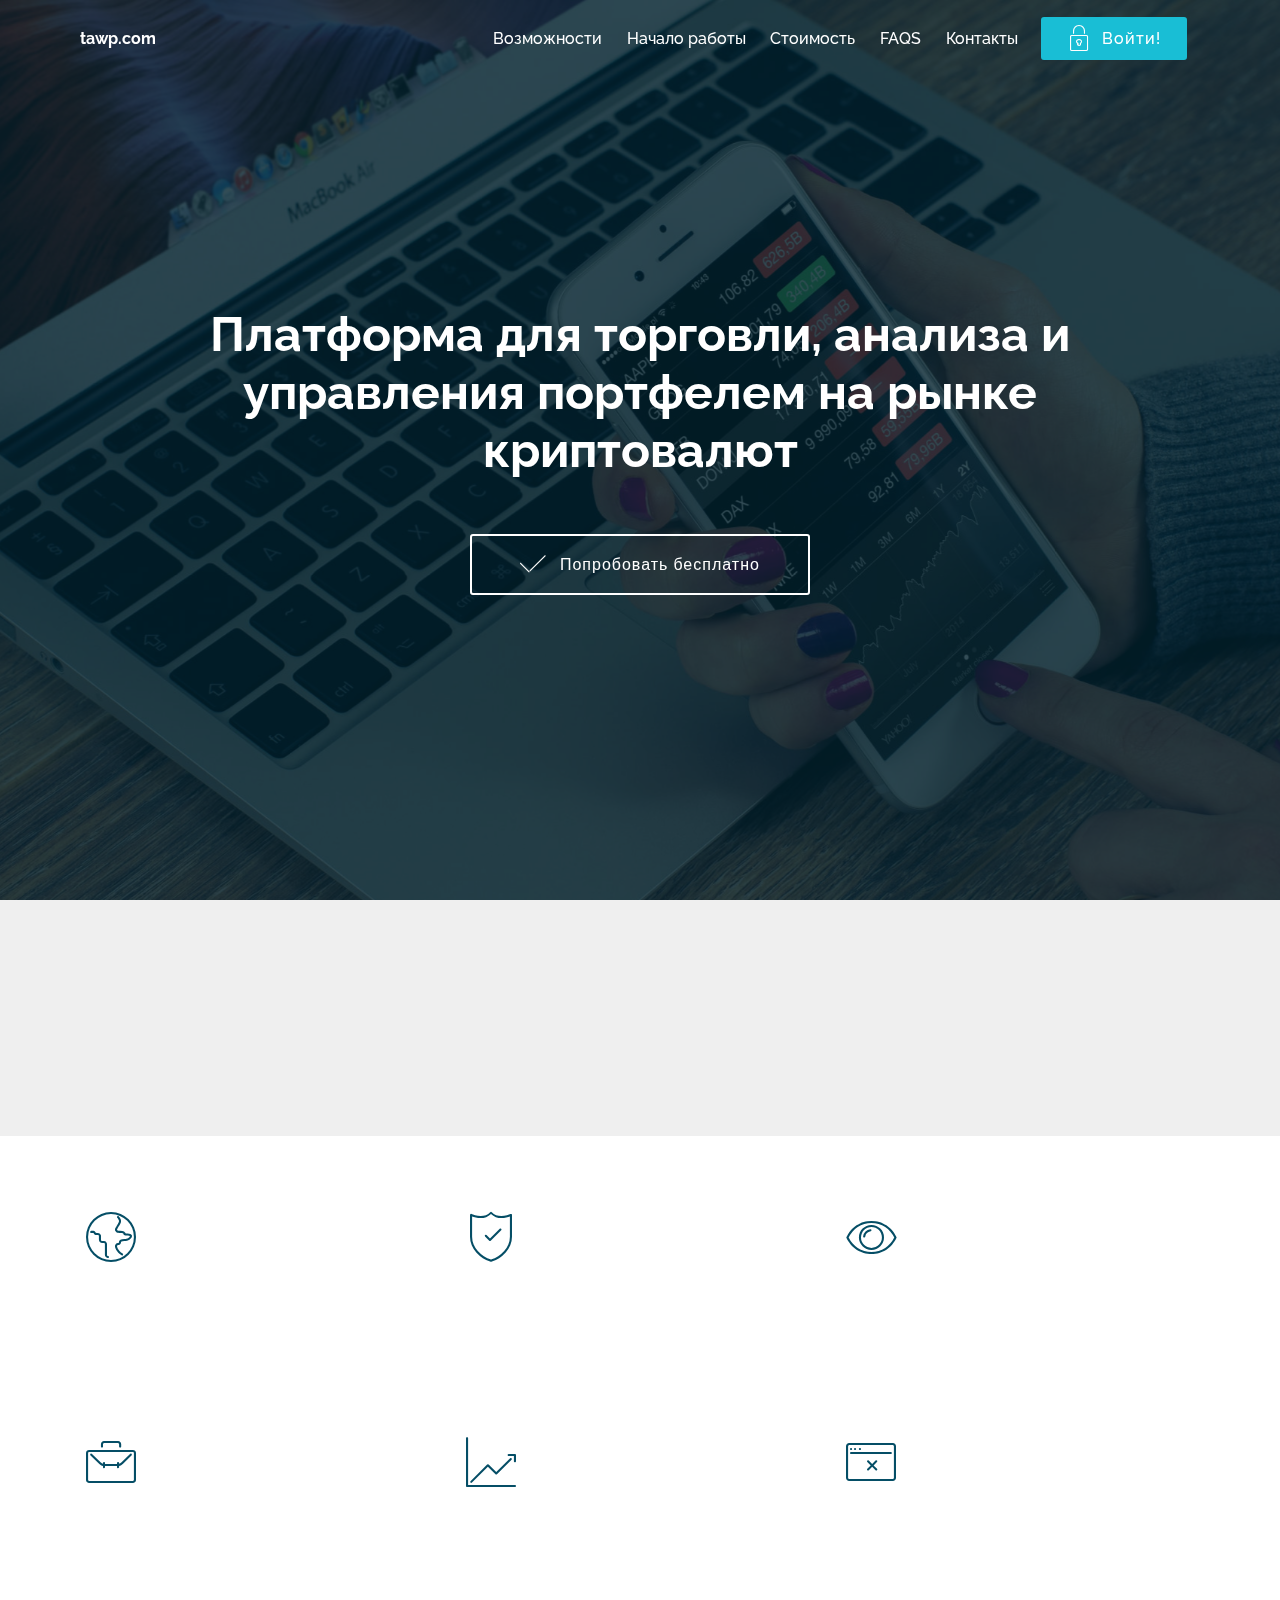
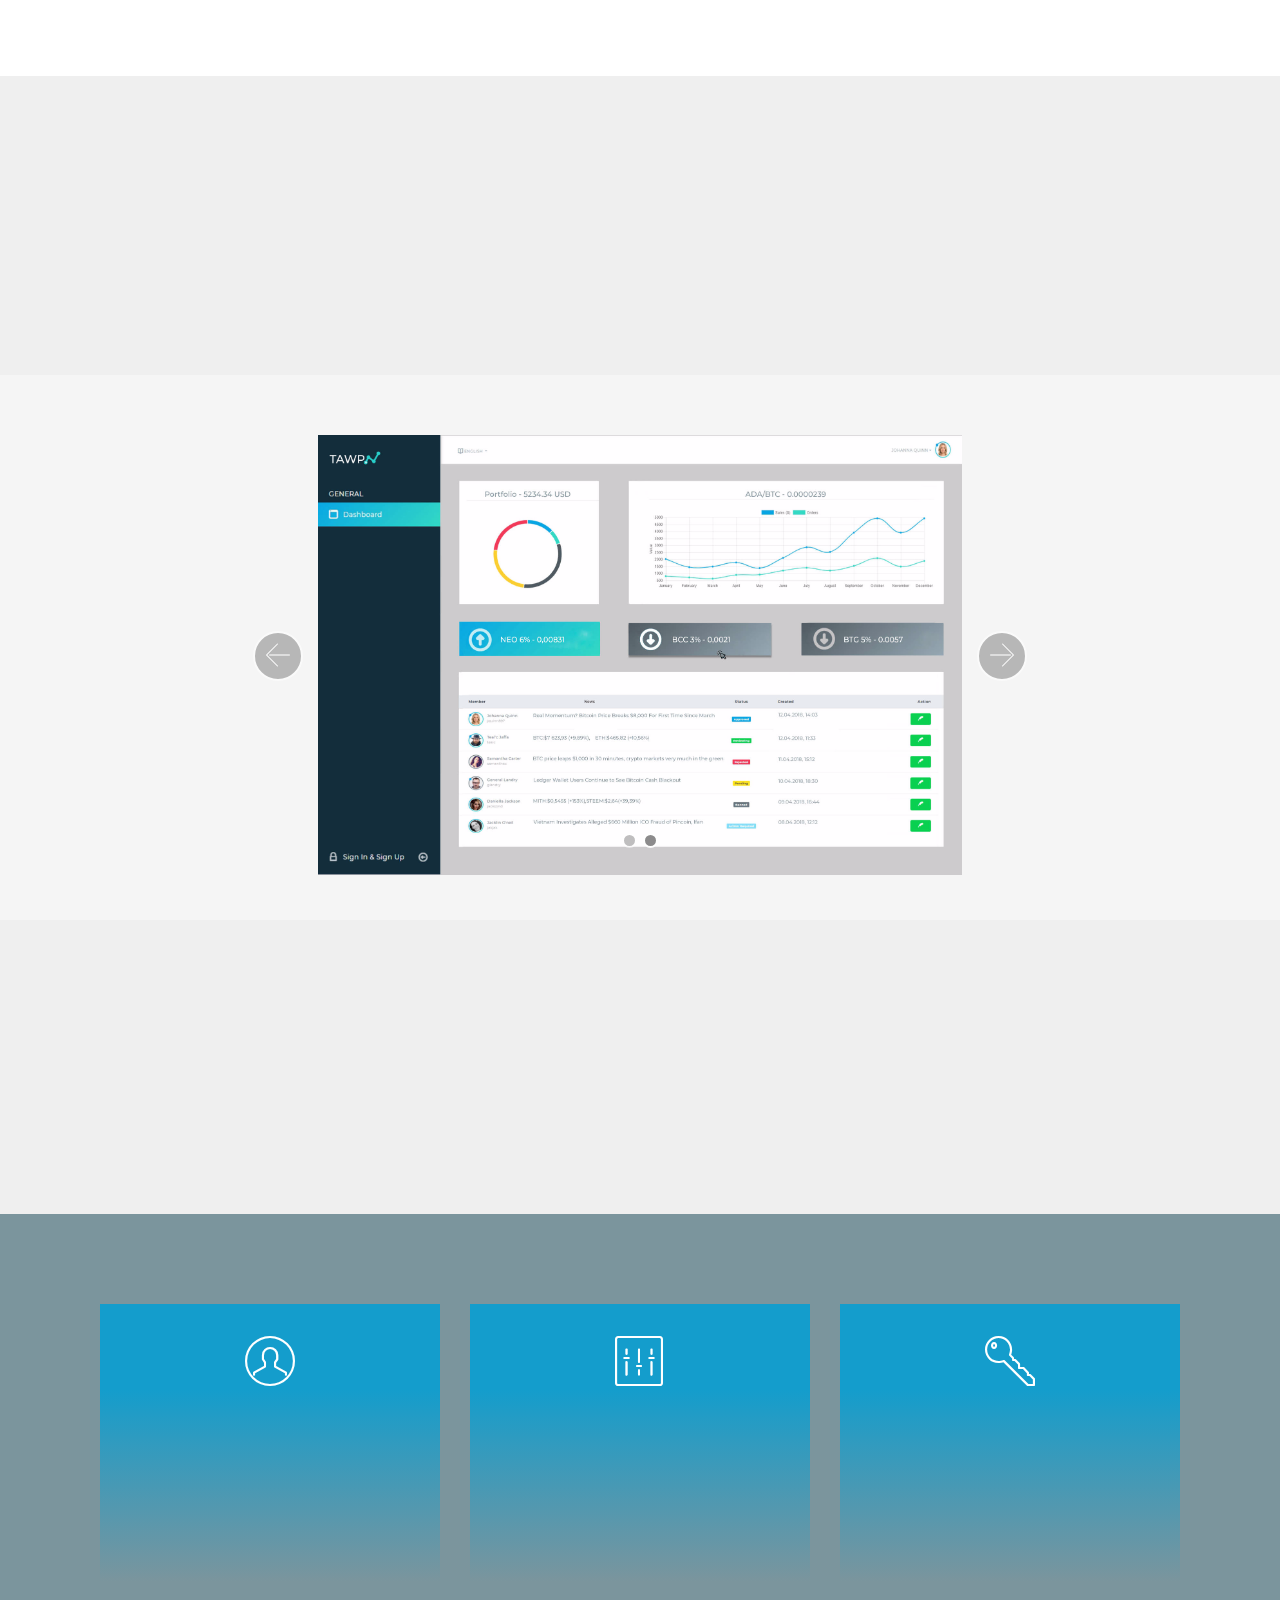
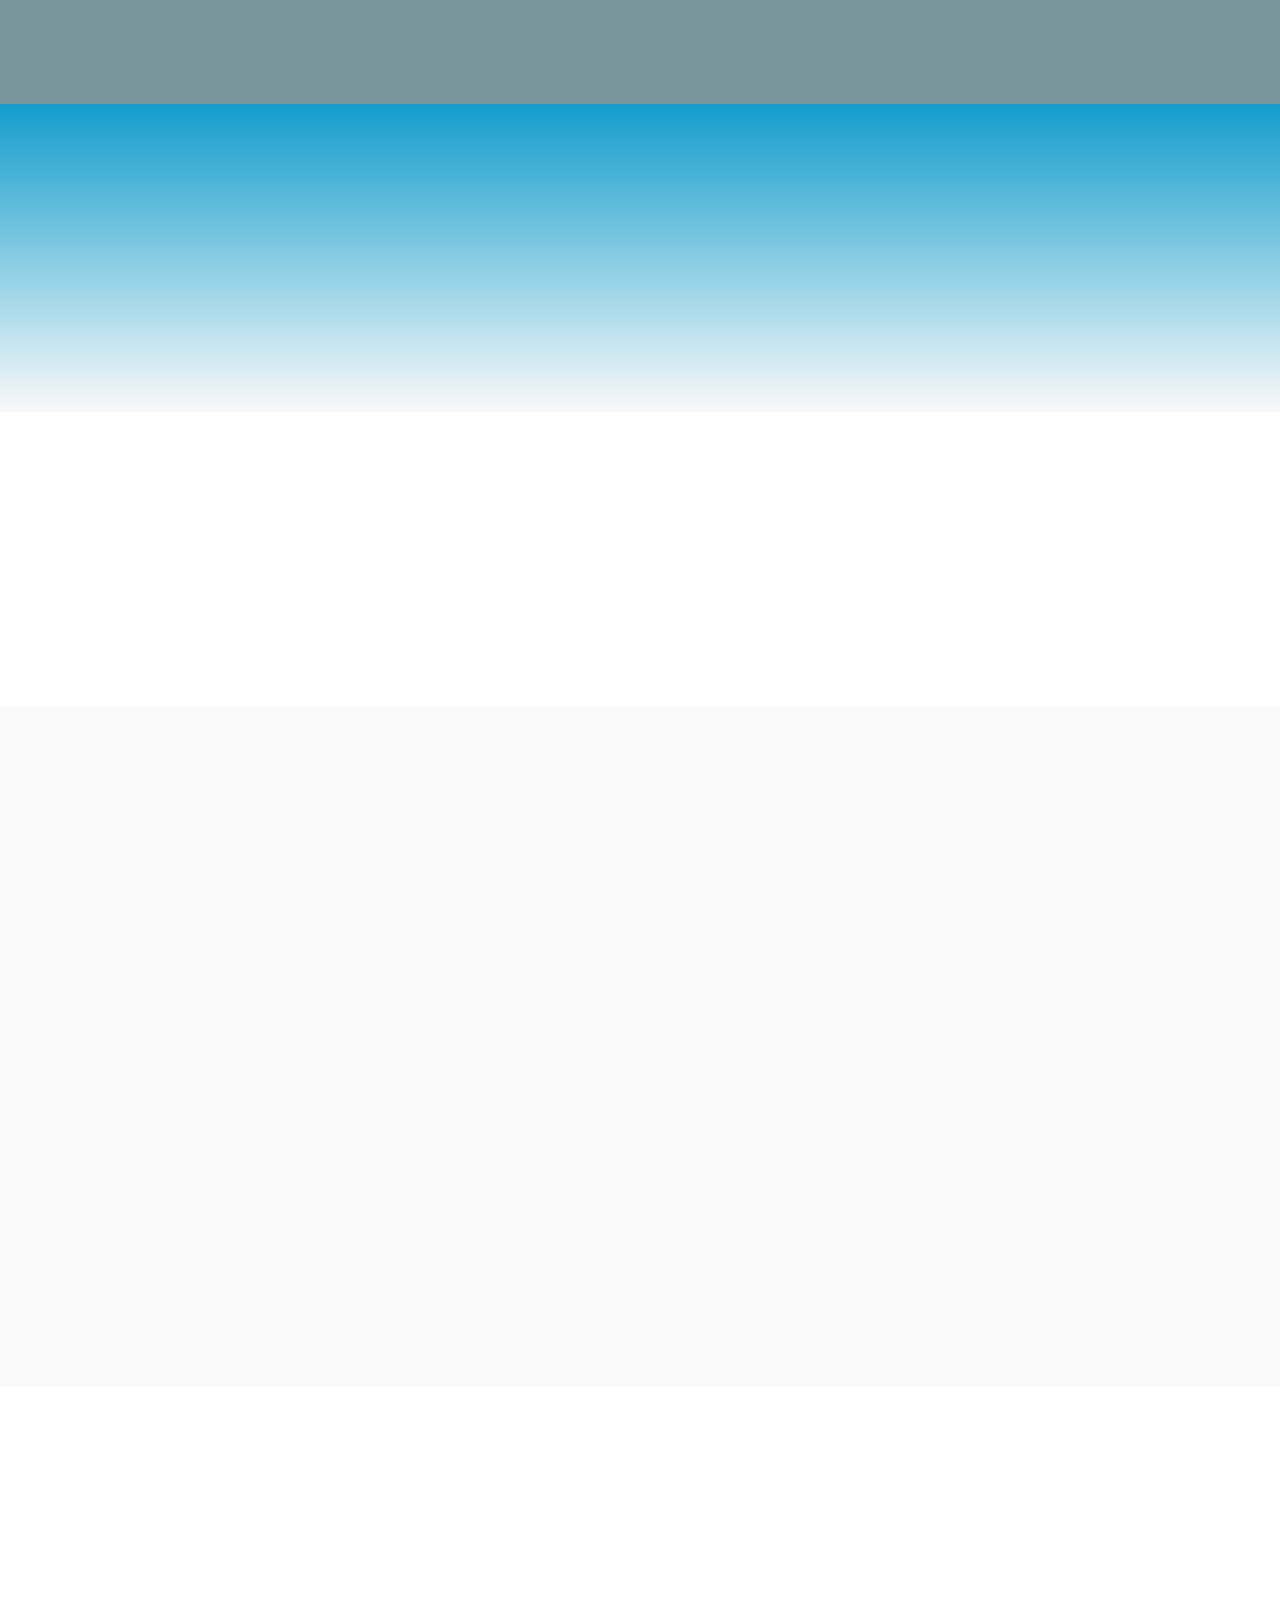
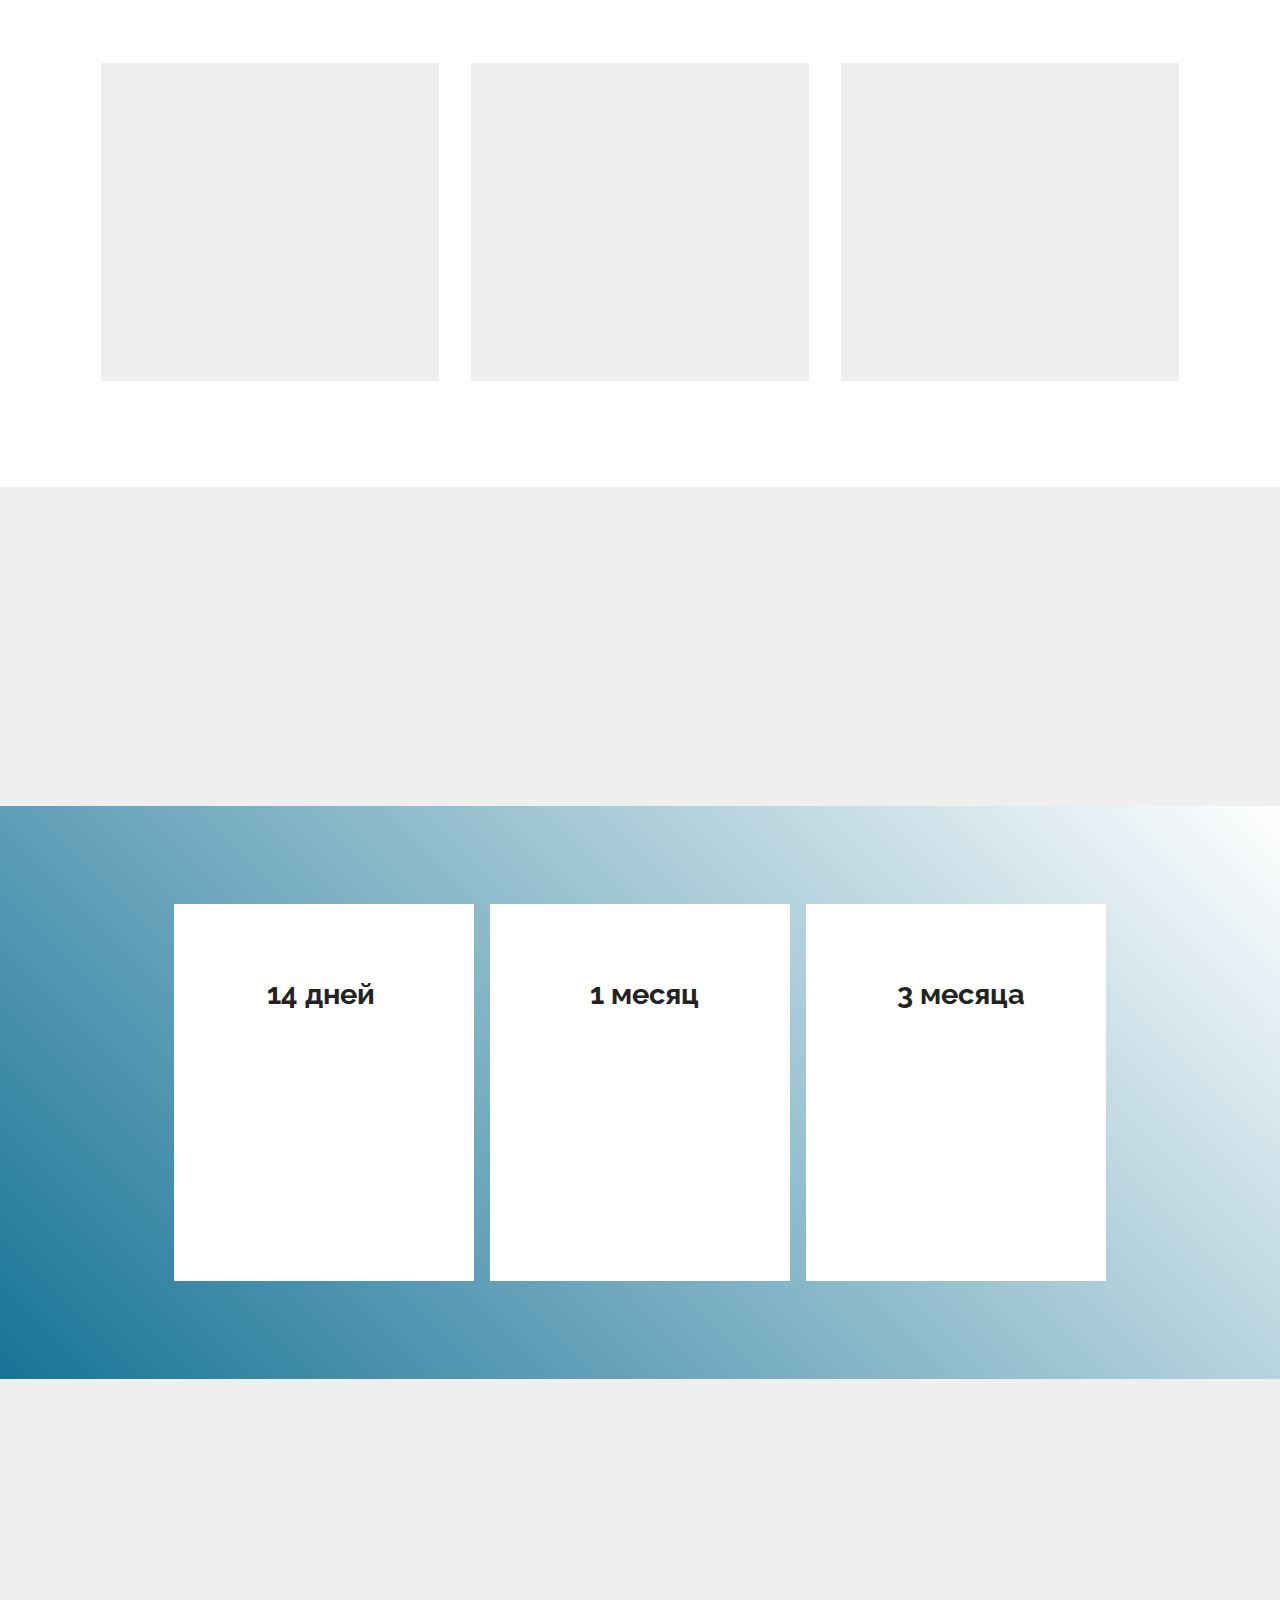
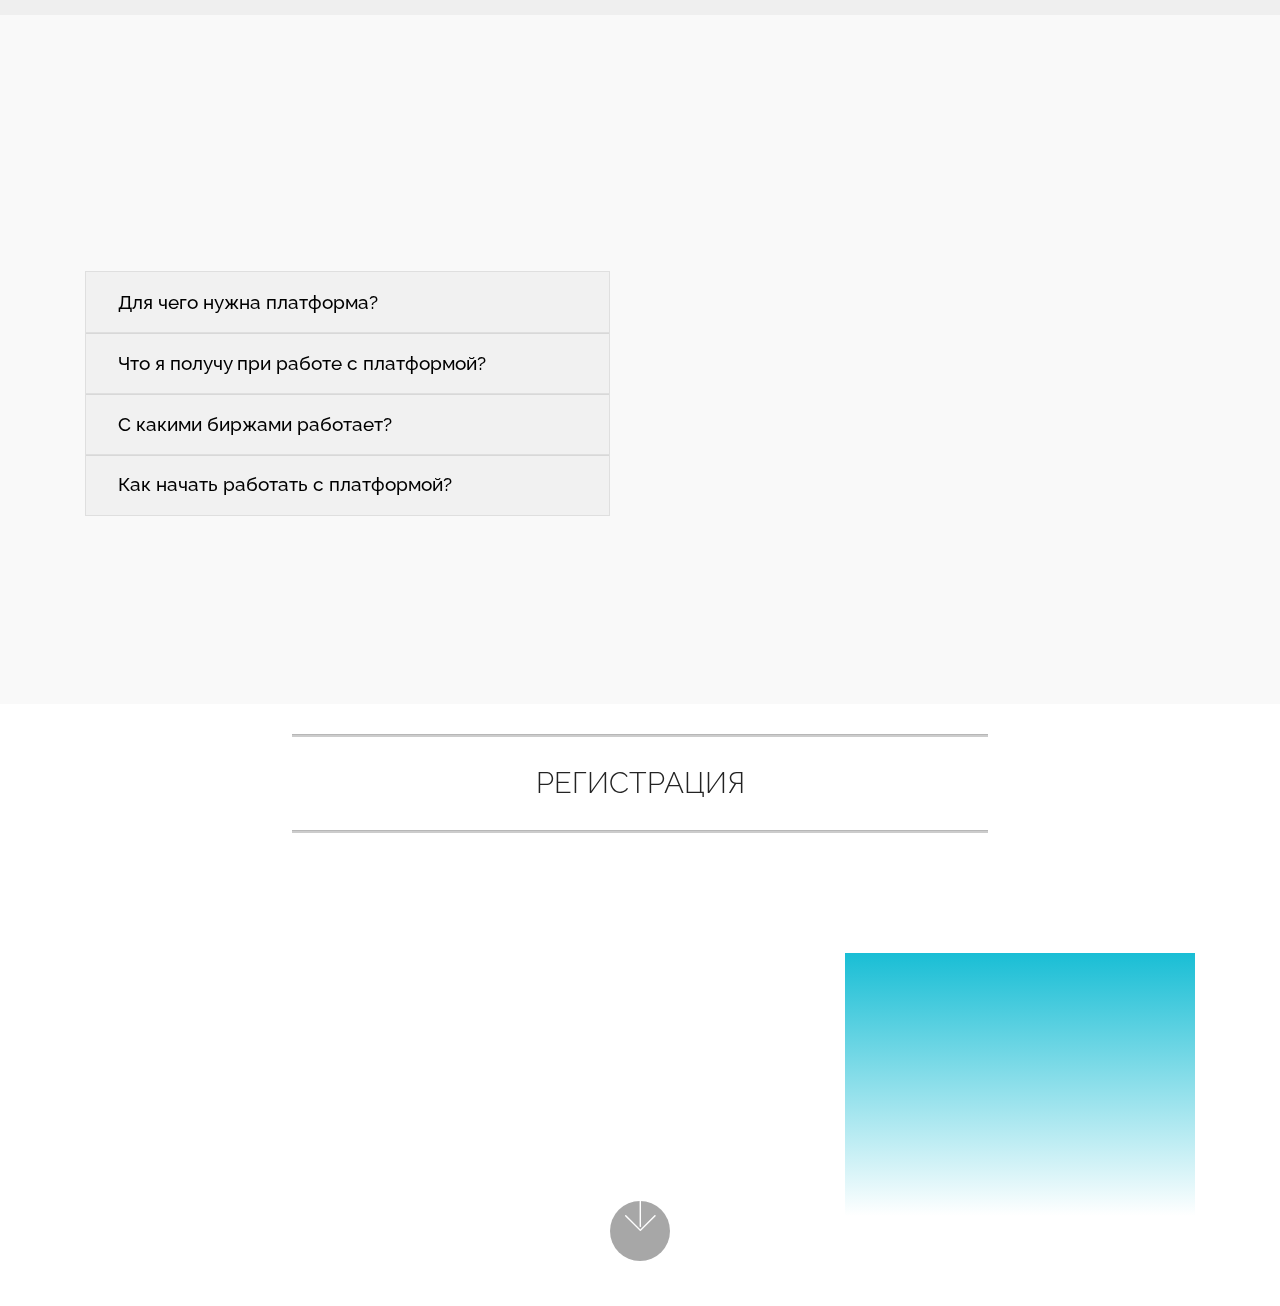
==== index.html @ 5cc6d0c3 "create github pages" ====
<!DOCTYPE html>
<html >
<head>
  <!-- Site made with Mobirise Website Builder v4.7.1, https://mobirise.com -->
  <meta charset="UTF-8">
  <meta http-equiv="X-UA-Compatible" content="IE=edge">
  <meta name="generator" content="Mobirise v4.7.1, mobirise.com">
  <meta name="viewport" content="width=device-width, initial-scale=1, minimum-scale=1">
  <link rel="shortcut icon" href="assets/images/tawp-logo-158x40.png" type="image/x-icon">
  <meta name="description" content="">
  <title>Home</title>
  <link rel="stylesheet" href="assets/web/assets/mobirise-icons/mobirise-icons.css">
  <link rel="stylesheet" href="assets/tether/tether.min.css">
  <link rel="stylesheet" href="assets/bootstrap/css/bootstrap.min.css">
  <link rel="stylesheet" href="assets/bootstrap/css/bootstrap-grid.min.css">
  <link rel="stylesheet" href="assets/bootstrap/css/bootstrap-reboot.min.css">
  <link rel="stylesheet" href="assets/dropdown/css/style.css">
  <link rel="stylesheet" href="assets/animatecss/animate.min.css">
  <link rel="stylesheet" href="assets/datatables/data-tables.bootstrap4.min.css">
  <link rel="stylesheet" href="assets/theme/css/style.css">
  <link rel="stylesheet" href="assets/mobirise/css/mbr-additional.css" type="text/css">
  
  
  
</head>
<body>
  <section class="menu cid-qPBxvJ9nlW" once="menu" id="menu1-e">

    

    <nav class="navbar navbar-expand beta-menu navbar-dropdown align-items-center navbar-fixed-top navbar-toggleable-sm bg-color transparent">
        <button class="navbar-toggler navbar-toggler-right" type="button" data-toggle="collapse" data-target="#navbarSupportedContent" aria-controls="navbarSupportedContent" aria-expanded="false" aria-label="Toggle navigation">
            <div class="hamburger">
                <span></span>
                <span></span>
                <span></span>
                <span></span>
            </div>
        </button>
        <div class="menu-logo">
            <div class="navbar-brand">
                
                <span class="navbar-caption-wrap"><a class="navbar-caption text-white display-4" href="https://mobirise.com">tawp.com</a></span>
            </div>
        </div>
        <div class="collapse navbar-collapse" id="navbarSupportedContent">
            <ul class="navbar-nav nav-dropdown" data-app-modern-menu="true"><li class="nav-item">
                    <a class="nav-link link text-white display-4" href="https://mobirise.com">
                        <br></a>
                </li>
                <li class="nav-item"><a class="nav-link link text-white display-4" href="https://mobirise.com">Возможности&nbsp;</a></li><li class="nav-item"><a class="nav-link link text-white display-4" href="https://mobirise.com">Начало работы&nbsp;</a></li><li class="nav-item"><a class="nav-link link text-white display-4" href="https://mobirise.com">Стоимость&nbsp;</a></li><li class="nav-item"><a class="nav-link link text-white display-4" href="https://mobirise.com">FAQS&nbsp;</a></li><li class="nav-item"><a class="nav-link link text-white display-4" href="https://mobirise.com">Контакты</a></li></ul>
            <div class="navbar-buttons mbr-section-btn"><a class="btn btn-sm btn-primary display-4" href="https://mobirise.com"><span class="mbri-lock mbr-iconfont mbr-iconfont-btn"></span>
                    Войти!
                </a></div>
        </div>
    </nav>
</section>

<section class="engine"><a href="https://mobirise.ws">Mobirise</a></section><section class="header8 cid-qPBL9GPHu8 mbr-fullscreen mbr-parallax-background" id="header8-h">

    

    <div class="mbr-overlay" style="opacity: 0.8; background-color: rgb(1, 34, 45);">
    </div>

    <div class="container align-center">
        <div class="row justify-content-md-center">
            <div class="mbr-white col-md-10">
                <h1 class="mbr-section-title align-center py-2 mbr-bold mbr-fonts-style display-2">Платформа для торговли, анализа и управления портфелем на рынке криптовалют</h1>
                <p class="mbr-text align-center py-2 mbr-fonts-style display-5"></p>
                
                
                <div class="mbr-section-btn text-center"><a class="btn btn-md btn-white-outline display-7" href="https://mobirise.com"><span class="mbri-success mbr-iconfont mbr-iconfont-btn"></span>Попробовать бесплатно</a></div>
            </div>
        </div>
    </div>
    
</section>

<section class="mbr-section content5 cid-qPC67UdGVz" id="content5-p">

    

    

    <div class="container">
        <div class="media-container-row">
            <div class="title col-12 col-md-8">
                
                <h3 class="mbr-section-subtitle align-center mbr-light mbr-white pb-3 mbr-fonts-style display-2">
                    Наши возможности</h3>
                
                
            </div>
        </div>
    </div>
</section>

<section class="features10 cid-qPCcXVORCD" id="features10-s">

    

    
    <div class="container">
        <div class="row justify-content-center">
            <div class="card p-3 col-12 col-md-6 col-lg-4">
                <div class="media mb-3">
                    <div class="card-img align-self-center">
                        <span class="mbr-iconfont mbri-globe" style="font-size: 50px; color: rgb(5, 78, 102);"></span>
                    </div>
                    <h4 class="card-title media-body py-3 mbr-fonts-style display-5">
                        Мультиплатформенность
                    </h4>
                </div>
                <div class="card-box">
                    <p class="mbr-text mbr-fonts-style display-7">Единый интерфейс для работы с криптовалютными биржами.</p>
                </div>
            </div>

            <div class="card p-3 col-12 col-md-6 col-lg-4">
                <div class="media mb-3">
                    <div class="card-img align-self-center">
                        <span class="mbr-iconfont mbri-protect" style="font-size: 50px; color: rgb(5, 78, 102);"></span>
                    </div>
                    <h4 class="card-title media-body py-3 mbr-fonts-style display-5">Stop Loss &amp; Take Profit</h4>
                </div>
                <div class="card-box">
                    <p class="mbr-text mbr-fonts-style display-7">Удобный интерфейс для получения прибыли (take profit) и фиксации убытков (stop loss).</p>
                </div>
            </div>

            <div class="card p-3 col-12 col-md-6 col-lg-4">
                <div class="media mb-3">
                    <div class="card-img align-self-center">
                        <span class="mbr-iconfont mbri-preview" style="font-size: 50px; color: rgb(5, 78, 102);"></span>
                    </div>
                    <h4 class="card-title media-body py-3 mbr-fonts-style display-7">Скрытые ордера</h4>
                </div>
                <div class="card-box">
                    <p class="mbr-text mbr-fonts-style display-7">Создание скрытых ордеров, которые будут автоматически выставлены на бирже, при достижении заданного условия.</p>
                </div>
            </div>

            
        </div>
    </div>
</section>

<section class="features10 cid-qPCeHULn2r" id="features10-t">

    

    
    <div class="container">
        <div class="row justify-content-center">
            <div class="card p-3 col-12 col-md-6 col-lg-4">
                <div class="media mb-3">
                    <div class="card-img align-self-center">
                        <span class="mbr-iconfont mbri-briefcase" style="font-size: 50px; color: rgb(5, 78, 102);"></span>
                    </div>
                    <h4 class="card-title media-body py-3 mbr-fonts-style display-5">
                        Аналитика
                    </h4>
                </div>
                <div class="card-box">
                    <p class="mbr-text mbr-fonts-style display-7">Полный анализ портфеля на одной странице. Profit/Loss, графики, объемы и многое другое.</p>
                </div>
            </div>

            <div class="card p-3 col-12 col-md-6 col-lg-4">
                <div class="media mb-3">
                    <div class="card-img align-self-center">
                        <span class="mbr-iconfont mbri-growing-chart" style="font-size: 50px; color: rgb(5, 78, 102);"></span>
                    </div>
                    <h4 class="card-title media-body py-3 mbr-fonts-style display-5">Технический анализ</h4>
                </div>
                <div class="card-box">
                    <p class="mbr-text mbr-fonts-style display-7">Графики в реальном времени и широчайший спектр всевозможных инструментов для проведения технического анализа.</p>
                </div>
            </div>

            <div class="card p-3 col-12 col-md-6 col-lg-4">
                <div class="media mb-3">
                    <div class="card-img align-self-center">
                        <span class="mbr-iconfont mbri-error" style="font-size: 50px; color: rgb(5, 78, 102);"></span>
                    </div>
                    <h4 class="card-title media-body py-3 mbr-fonts-style display-7">Закрытие позиций в портфеле</h4>
                </div>
                <div class="card-box">
                    <p class="mbr-text mbr-fonts-style display-7">Возможность использовать механизм быстрого закрытия позиции в портфеле.</p>
                </div>
            </div>

            
        </div>
    </div>
</section>

<section class="mbr-section content5 cid-qPCg8Fcatc" id="content5-u">

    

    

    <div class="container">
        <div class="media-container-row">
            <div class="title col-12 col-md-8">
                
                <h3 class="mbr-section-subtitle align-center mbr-light mbr-white pb-3 mbr-fonts-style display-2">Понятный каждому<br>Интерфейс</h3>
                
                
            </div>
        </div>
    </div>
</section>

<section class="carousel slide cid-qPCgbxZrpY" data-interval="false" id="slider2-v">

    
    <div class="container content-slider">
        <div class="content-slider-wrap">
            <div><div class="mbr-slider slide carousel" data-pause="true" data-keyboard="false" data-ride="false" data-interval="false"><ol class="carousel-indicators"><li data-app-prevent-settings="" data-target="#slider2-v" data-slide-to="0"></li><li data-app-prevent-settings="" data-target="#slider2-v" class=" active" data-slide-to="1"></li></ol><div class="carousel-inner" role="listbox"><div class="carousel-item slider-fullscreen-image" data-bg-video-slide="false" style="background-image: url(assets/images/buy2-2000x1366.jpg);"><div class="container container-slide"><div class="image_wrapper"><img src="assets/images/buy2-2000x1366.jpg"><div class="carousel-caption justify-content-center"><div class="col-10 align-center"></div></div></div></div></div><div class="carousel-item slider-fullscreen-image active" data-bg-video-slide="false" style="background-image: url(assets/images/dash222-2000x1366.jpg);"><div class="container container-slide"><div class="image_wrapper"><img src="assets/images/dash222-2000x1366.jpg"><div class="carousel-caption justify-content-center"><div class="col-10 align-center"></div></div></div></div></div></div><a data-app-prevent-settings="" class="carousel-control carousel-control-prev" role="button" data-slide="prev" href="#slider2-v"><span aria-hidden="true" class="mbri-left mbr-iconfont"></span><span class="sr-only">Previous</span></a><a data-app-prevent-settings="" class="carousel-control carousel-control-next" role="button" data-slide="next" href="#slider2-v"><span aria-hidden="true" class="mbri-right mbr-iconfont"></span><span class="sr-only">Next</span></a></div></div> 
        </div>
    </div>
</section>

<section class="mbr-section content5 cid-qPELx7yBUw" id="content5-x">

    

    

    <div class="container">
        <div class="media-container-row">
            <div class="title col-12 col-md-8">
                
                <h3 class="mbr-section-subtitle align-center mbr-light mbr-white pb-3 mbr-fonts-style display-2">Как начать работать?</h3>
                <p class="mbr-text align-center mbr-white pb-3 mbr-fonts-style display-7">
                    Для того чтобы начать работать с платформой, вам потребуется не более 5 минут.
                </p>
                
            </div>
        </div>
    </div>
</section>

<section class="features8 cid-qPEN6xycHl mbr-parallax-background" id="features8-y">

    

    <div class="mbr-overlay" style="opacity: 0.5; background-color: rgb(7, 59, 76);">
    </div>

    <div class="container">
        <div class="media-container-row">

            <div class="card  col-12 col-md-6 col-lg-4">
                <div class="card-img">
                    <span class="mbr-iconfont mbri-user" style="font-size: 50px; color: rgb(255, 255, 255);"></span>
                </div>
                <div class="card-box align-center">
                    <h4 class="card-title mbr-fonts-style display-5">
                        Зарегестрироваться</h4>
                    <p class="mbr-text mbr-fonts-style display-7">
                       Для регистрации потребуется указать свой email и придумать пароль.
                    </p>
                    
                </div>
            </div>

            <div class="card  col-12 col-md-6 col-lg-4">
                <div class="card-img">
                    <span class="mbr-iconfont mbri-setting2" style="font-size: 50px;"></span>
                </div>
                <div class="card-box align-center">
                    <h4 class="card-title mbr-fonts-style display-5">Сгенерировать ключи</h4>
                    <p class="mbr-text mbr-fonts-style display-7">
                       Необходимо авторизироваться на бирже и сгенерировать API ключи без возможности вывода средств.
                    </p>
                    
                </div>
            </div>

            <div class="card  col-12 col-md-6 col-lg-4">
                <div class="card-img">
                    <span class="mbr-iconfont mbri-key" style="font-size: 50px;"></span>
                </div>
                <div class="card-box align-center">
                    <h4 class="card-title mbr-fonts-style display-5">Добавить API ключи</h4>
                    <p class="mbr-text mbr-fonts-style display-7">
                       Перейдите в настройки вашего аккаунта в платформе, добавьте API ключи и начинайте работать.
                    </p>
                    
                </div>
            </div>

            
        </div>
    </div>
</section>

<section class="tabs2 cid-qPFcyvdoRt" id="tabs2-14">

    

    
    <div class="container">
        <h2 class="mbr-section-title align-center pb-5 mbr-fonts-style display-2">
            Создай аккаунт прямо сейчас</h2>
        <div class="media-container-row">
            <div class="col-12 col-md-8">
                <ul class="nav nav-tabs" role="tablist">
                    <li class="nav-item"><a class="nav-link mbr-fonts-style active show display-7" role="tab" data-toggle="tab" href="#tabs2-14_tab0" aria-selected="true">
                            Создать аккаунт</a></li>
                    
                    
                    
                    
                    
                </ul>
                <div class="tab-content">
                    <div id="tab1" class="tab-pane in active" role="tabpanel">
                        <div class="row">
                            <div class="col-md-12">
                                <p class="mbr-text py-5 mbr-fonts-style display-7"></p>
                            </div>
                        </div>
                    </div>
                    <div id="tab2" class="tab-pane" role="tabpanel">
                        <div class="row">
                            <div class="col-md-12">
                                <p class="mbr-text py-5 mbr-fonts-style display-7"></p>
                            </div>
                        </div>
                    </div>
                    <div id="tab3" class="tab-pane" role="tabpanel">
                        <div class="row">
                            <div class="col-md-12">
                                <p class="mbr-text py-5 mbr-fonts-style display-7">
                                    Mobirise предлагает блоки сайта в разных темах, и хотя эти блоки являются шаблонами, они гибко настраиваются. Вы можете комбинировать блоки на ваших страницах сайта.
                                </p>
                            </div>
                        </div>
                    </div>
                    <div id="tab4" class="tab-pane" role="tabpanel">
                        <div class="row">
                            <div class="col-md-12">
                                <p class="mbr-text py-5 mbr-fonts-style display-7">
                                    Mobirise дает вам свободу разрабатывать столько сайтов, сколько вам нравится, при том что это настольное приложение.
                                </p>
                            </div>
                        </div>
                    </div>
                    <div id="tab5" class="tab-pane" role="tabpanel">
                        <div class="row">
                            <div class="col-md-12">
                                <p class="mbr-text py-5 mbr-fonts-style display-7">
                                    Публикуйте сайт на локальном диске, FTP или хостингах Amazon S3, Google Cloud, GitHub. Не будьте заложником только одной платформы или провайдера.
                                </p>
                            </div>
                        </div>
                    </div>
                    <div id="tab6" class="tab-pane" role="tabpanel">
                        <div class="row">
                            <div class="col-md-12">
                                <p class="mbr-text py-5 mbr-fonts-style display-7">
                                    Просто поместите блоки на страницу, отредактируйте содержимое и можете публиковать - не требуется никаких технических навыков.
                                </p>
                            </div>
                        </div>
                    </div>
                </div>
            </div>
        </div>
    </div>
</section>

<section class="mbr-section content5 cid-qPFaS2uxqH" id="content5-10">

    

    

    <div class="container">
        <div class="media-container-row">
            <div class="title col-12 col-md-8">
                
                <h3 class="mbr-section-subtitle align-center mbr-light mbr-white pb-3 mbr-fonts-style display-2">
                    Дорожная карта</h3>
                <p class="mbr-text align-center mbr-white pb-3 mbr-fonts-style display-7">
                    План развития платформы и сервисов на ближайший год.
                </p>
                
            </div>
        </div>
    </div>
</section>

<section class="section-table cid-qPFedi6RrR" id="table1-15">

  
  
  <div class="container container-table">
      
      <h3 class="mbr-section-subtitle mbr-fonts-style align-center pb-5 mbr-light display-2">
            2018</h3>
      <div class="table-wrapper">
        <div class="container">
          
        </div>

        <div class="container scroll">
          <table class="table" cellspacing="0">
            <thead>
              <tr class="table-heads ">
                  
                  
                  
                  
              <th class="head-item mbr-fonts-style display-7">
                      Месяц</th><th class="head-item mbr-fonts-style display-7">Задача</th></tr>
            </thead>

            <tbody>
              
              
              
              
            <tr> 
                
                
                
                
              <td class="body-item mbr-fonts-style display-7">Март</td><td class="body-item mbr-fonts-style display-7">Идея создания платформы, изучение рынка, определение группы продуктов, <br>определение целей и основных преимуществ по каждому продукту.</td></tr><tr> 
                
                
                
                
              <td class="body-item mbr-fonts-style display-7">Апрель</td><td class="body-item mbr-fonts-style display-7">Начало работ по созданию платформы.</td></tr><tr> 
                
                
                
                
              <td class="body-item mbr-fonts-style display-7">Май</td><td class="body-item mbr-fonts-style display-7">Запуск веб-сайта проекта.</td></tr><tr> 
                
                
                
                
              <td class="body-item mbr-fonts-style display-7">Июнь</td><td class="body-item mbr-fonts-style display-7">Запуск первой бета версии платформы, тестирование.</td></tr><tr> 
                
                
                
                
              <td class="body-item mbr-fonts-style display-7">Июль</td><td class="body-item mbr-fonts-style display-7">Релиз платформы (подключенные биржи: bittrex).</td></tr><tr> 
                
                
                
                
              <td class="body-item mbr-fonts-style display-7">Август</td><td class="body-item mbr-fonts-style display-7">&nbsp;Редизайн веб-сайта. <br>Обновление платформы, старт работ по подключению новых бирж</td></tr></tbody>
          </table>
        </div>
        <div class="container table-info-container">
          
        </div>
      </div>
    </div>
</section>

<section class="testimonials1 cid-qPFjiD4T8R" id="testimonials1-16">

    

    
    <div class="container">
        <div class="media-container-row">
            <div class="title col-12 align-center">
                <h2 class="pb-3 mbr-fonts-style display-2">
                    Наша команда</h2>
                <h3 class="mbr-section-subtitle mbr-light pb-3 mbr-fonts-style display-5">Мы объединили свой опыт и навыки, <br>чтобы создать практичную и удобную платформу для работы на рынке криптовалют.</h3>
            </div>
        </div>
    </div>

    <div class="container pt-3 mt-2">
        <div class="media-container-row">
            <div class="mbr-testimonial p-3 align-center col-12 col-md-6 col-lg-4">
                <div class="panel-item p-3">
                    <div class="card-block">
                        <div class="testimonial-photo">
                            <img src="assets/images/qwtjuzu3n0w-240x320.jpg" alt="" title="">
                        </div>
                        <p class="mbr-text mbr-fonts-style display-7"></p>
                    </div>
                    <div class="card-footer">
                        <div class="mbr-author-name mbr-bold mbr-fonts-style display-7">
                             Анатолий</div>
                        <small class="mbr-author-desc mbr-italic mbr-light mbr-fonts-style display-7"></small>
                    </div>
                </div>
            </div>

            <div class="mbr-testimonial p-3 align-center col-12 col-md-6 col-lg-4">
                <div class="panel-item p-3">
                    <div class="card-block">
                        <div class="testimonial-photo">
                            <img src="assets/images/logo-cobro.png-300x0-q85-subsampling-2-upscale-240x240.png" alt="" title="">
                        </div>
                        <p class="mbr-text mbr-fonts-style display-7"></p>
                    </div>
                    <div class="card-footer">
                        <div class="mbr-author-name mbr-bold mbr-fonts-style display-7">
                             Джон Смит
                        </div>
                        <small class="mbr-author-desc mbr-italic mbr-light mbr-fonts-style display-7"></small>
                    </div>
                </div>
            </div>

            <div class="mbr-testimonial p-3 align-center col-12 col-md-6 col-lg-4">
                <div class="panel-item p-3">
                    <div class="card-block">
                        <div class="testimonial-photo">
                            <img src="assets/images/logo-cobro.png-300x0-q85-subsampling-2-upscale-240x240.png" alt="" title="">
                        </div>
                        <p class="mbr-text mbr-fonts-style display-7"></p>
                    </div>
                    <div class="card-footer">
                        <div class="mbr-author-name mbr-bold mbr-fonts-style display-7">
                             Джон Смит
                        </div>
                        <small class="mbr-author-desc mbr-italic mbr-light mbr-fonts-style display-7"></small>
                    </div>
                </div>
            </div>

            

            

            
        </div>
    </div>   
</section>

<section class="mbr-section content5 cid-qPFSzZ1Itk" id="content5-19">

    

    

    <div class="container">
        <div class="media-container-row">
            <div class="title col-12 col-md-8">
                
                <h3 class="mbr-section-subtitle align-center mbr-light mbr-white pb-3 mbr-fonts-style display-2">Стоимость</h3>
                <p class="mbr-text align-center mbr-white pb-3 mbr-fonts-style display-7">Предоставляем 14-дневный бесплатный тестовый период для ознакомления.<br> Если вы хотите пользоваться платформой дальше, то нужно оформить подписку</p>
                
            </div>
        </div>
    </div>
</section>

<section class="cid-qPG1v2aDYO" id="pricing-tables1-1a">

    

    
    <div class="container">
        <div class="media-container-row">

            <div class="plan col-12 mx-2 my-2 justify-content-center col-lg-4">
                <div class="plan-header text-center pt-5">
                    <h3 class="plan-title mbr-fonts-style display-5">FREE</h3>
                    <div class="plan-price">
                        <span class="price-value mbr-fonts-style display-1">14 дней&nbsp;</span>
                        <span class="price-figure mbr-fonts-style display-1"></span>
                        <small class="price-term mbr-fonts-style display-7"></small>
                    </div>
                </div>
                <div class="plan-body pb-5">
                    <div class="plan-list align-center">
                        <ul class="list-group list-group-flush mbr-fonts-style display-5">
                            <li class="list-group-item">Без ограничений</li><br><li class="list-group-item">Бесплатно</li>
                        </ul>
                    </div>
                    <div class="mbr-section-btn text-center pt-4"><a href="https://mobirise.com" class="btn btn-primary display-4">ПОПРОБОВАТЬ</a></div>
                </div>
            </div>

            <div class="plan col-12 mx-2 my-2 justify-content-center col-lg-4">
                <div class="plan-header text-center pt-5">
                    <h3 class="plan-title mbr-fonts-style display-5">Стандарт</h3>
                    <div class="plan-price">
                        <span class="price-value mbr-fonts-style display-5">&nbsp;</span>
                        <span class="price-figure mbr-fonts-style display-1">1 месяц</span>
                        <small class="price-term mbr-fonts-style display-7"></small>
                    </div>
                </div>
                <div class="plan-body pb-5">
                    <div class="plan-list align-center">
                        <ul class="list-group list-group-flush mbr-fonts-style display-5">
                            <li class="list-group-item">
                                Без ограничений</li><br><li class="list-group-item">$ 50 / mo.</li>
                        </ul>
                    </div>
                    <div class="mbr-section-btn text-center pt-4">
                        <a href="https://mobirise.com" class="btn btn-primary display-4">КУПИТЬ СЕЙЧАС</a>
                    </div>
                </div>
            </div>

            <div class="plan col-12 mx-2 my-2 justify-content-center col-lg-4">
                <div class="plan-header text-center pt-5">
                    <h3 class="plan-title mbr-fonts-style display-5">Бизнес</h3>
                    <div class="plan-price">
                        <span class="price-value mbr-fonts-style display-5">&nbsp;</span>
                        <span class="price-figure mbr-fonts-style display-1">3 месяца</span>
                        <small class="price-term mbr-fonts-style display-7"></small>
                    </div>
                </div>
                <div class="plan-body pb-5">
                    <div class="plan-list align-center">
                        <ul class="list-group list-group-flush mbr-fonts-style display-5">
                            <li class="list-group-item">Без ограничений</li><br><li class="list-group-item">$ 40 / mo.</li>
                        </ul>
                    </div>
                    <div class="mbr-section-btn text-center pt-4">
                        <a href="https://mobirise.com" class="btn btn-primary display-4">КУПИТЬ СЕЙЧАС</a>
                    </div>
                </div>
            </div>

            
        </div>
    </div>
</section>

<section class="mbr-section content5 cid-qPG44kBd2q" id="content5-1c">

    

    

    <div class="container">
        <div class="media-container-row">
            <div class="title col-12 col-md-8">
                
                <h3 class="mbr-section-subtitle align-center mbr-light mbr-white pb-3 mbr-fonts-style display-2">FAQs</h3>
                
                
            </div>
        </div>
    </div>
</section>

<section class="accordion2 cid-qPG3F8P6gI" id="accordion2-1b">

    


    
    <div class="container">
        <div class="media-container-row pt-5">
            <div class="accordion-content">
                <h2 class="mbr-section-title align-center pb-3 mbr-fonts-style display-1">Ответы на часто задаваемые вопросы:</h2>
                
                <div id="bootstrap-accordion_22" class="panel-group accordionStyles accordion pt-5 mt-3" role="tablist" aria-multiselectable="true">
                        <div class="card">
                            <div class="card-header" role="tab" id="headingOne">
                                <a role="button" class="collapsed panel-title text-black" data-toggle="collapse" data-core="" href="#collapse1_22" aria-expanded="false" aria-controls="collapse1">
                                    <h4 class="mbr-fonts-style display-5">Для чего нужна платформа?</h4>
                                </a>
                            </div>
                            <div id="collapse1_22" class="panel-collapse noScroll collapse" role="tabpanel" aria-labelledby="headingOne" data-parent="#bootstrap-accordion_22">
                                <div class="panel-body p-4">
                                    <p class="mbr-fonts-style panel-text display-7">
                                       Основная идея платформы — это объединить криптовалютные биржи и предоставить пользователям единый интерфейс для работы с ними. А также предоставить дополнительную функциональность для удобной торговли и анализа портфеля.</p>
                                </div>
                            </div>
                        </div>
                
                        <div class="card">
                            <div class="card-header" role="tab" id="headingTwo">
                                <a role="button" class="collapsed panel-title text-black" data-toggle="collapse" data-core="" href="#collapse2_22" aria-expanded="false" aria-controls="collapse2">
                                    <h4 class="mbr-fonts-style mbr-fonts-style display-5">Что я получу при работе с платформой?</h4>
                                </a>
                                
                            </div>
                            <div id="collapse2_22" class="panel-collapse noScroll collapse" role="tabpanel" aria-labelledby="headingTwo" data-parent="#bootstrap-accordion_22">
                                <div class="panel-body p-4">
                                    <p class="mbr-fonts-style panel-text display-7">
                                       При работе с платформой вы получите: одновременное выставление Stop Loss и Take Profit, анализ портфеля на одной странице, встроенную платформу технического анализа, выставление открытых и закрытых ордеров и многое другое.</p>
                                </div>
                            </div>
                        </div>
                
                        <div class="card">
                            <div class="card-header" role="tab" id="headingThree">
                                <a role="button" class="collapsed panel-title text-black" data-toggle="collapse" data-core="" href="#collapse3_22" aria-expanded="false" aria-controls="collapse3">
                                    <h4 class="mbr-fonts-style display-5">С какими биржами работает?</h4>
                                </a>
                            </div>
                            <div id="collapse3_22" class="panel-collapse noScroll collapse" role="tabpanel" aria-labelledby="headingThree" data-parent="#bootstrap-accordion_22">
                                <div class="panel-body p-4">
                                    <p class="mbr-fonts-style panel-text display-7">В данный момент мы работаем с биржей Bittrex и ведем работы по подключению биржи Binance. В течение следующих 3 месяцев в планах подключить топ-5 криптовалютных бирж.</p>
                                </div>
                            </div>
                        </div>
                
                        <div class="card">
                            <div class="card-header" role="tab" id="headingFour">
                                <a role="button" class="collapsed panel-title text-black" data-toggle="collapse" data-core="" href="#collapse4_22" aria-expanded="false" aria-controls="collapse4">
                                    <h4 class="mbr-fonts-style display-5">Как начать работать с платформой?</h4>
                                </a>
                            </div>
                            <div id="collapse4_22" class="panel-collapse noScroll collapse" role="tabpanel" aria-labelledby="headingFour" data-parent="#bootstrap-accordion_22">
                                <div class="panel-body p-4">
                                    <p class="mbr-fonts-style panel-text display-7">
                                       Для того чтобы начать работать с платформой, вам необходимо зарегистрироваться и добавить API ключи к вашему аккаунту. Мы предоставляем 14 дней бесплатного доступа для ознакомления с платформой без каких-либо технических ограничений.</p>
                                </div>
                            </div>
                        </div>
                
                        
                
                        
                </div>
            </div>
            <div class="mbr-figure" style="width: 105%;">
                    <img src="assets/images/iphone8-3-1042x1042.png" alt="Mobirise" title="">
            </div>
        </div>
    </div>
</section>

<section class="mbr-section article content9 cid-qPGgtWDQa6" id="content9-1n">
    
     

    <div class="container">
        <div class="inner-container" style="width: 87%;">
            <hr class="line" style="width: 72%;">
            <div class="section-text align-center mbr-fonts-style display-1">
                    РЕГИСТРАЦИЯ</div>
            <hr class="line" style="width: 72%;">
        </div>
        </div>
</section>

<section class="cid-qPGcj2jf3H" id="header15-1k">

    

    

    <div class="container align-right">
<div class="row">
    <div class="mbr-white col-lg-8 col-md-7 content-container">
        <h1 class="mbr-section-title mbr-bold pb-3 mbr-fonts-style display-5">Регистрация вас ни к чему не обязывает. Вы ничего не платите и при этом имеете возможность ознакомиться с платформой.</h1>
        <p class="mbr-text pb-3 mbr-fonts-style display-5"># Бесплатный тестовый период 14 дней.
<br># После регистрации вам придет письмо для активации аккаунта.
<br># Если у вас есть дополнительные вопросы, то можете задать их по адресу info@cobro.pro</p>
    </div>
    <div class="col-lg-4 col-md-5">
    <div class="form-container">
        <div class="media-container-column" data-form-type="formoid">
            <div data-form-alert="" hidden="" class="align-center">Спасибо за вашу регистрацию!</div>
            <form class="mbr-form" action="https://mobirise.com/" method="post" data-form-title="Mobirise Form"><input type="hidden" name="email" data-form-email="true" value="u8Z0SABMJfYoQg7I9y4iKYe6IvCRenDMCA/NhekpJiufY4sTdsheGfPqw7mmSIpRui+kc8nSDuehNDhspuMoyr3xqi/i5V3jExAQbewFg70UcdnJm/v2vkL/RKaqgXXd" data-form-field="Email">
                <div data-for="name">
                    <div class="form-group">
                        <input type="text" class="form-control px-3" name="name" data-form-field="Name" placeholder="Name" required="" id="name-header15-1k">
                    </div>
                </div>
                <div data-for="email">
                    <div class="form-group">
                        <input type="email" class="form-control px-3" name="email" data-form-field="Email" placeholder="Email" required="" id="email-header15-1k">
                    </div>
                </div>
                
                
                <span class="input-group-btn"><button href="" type="submit" class="btn btn-secondary btn-form display-4">&nbsp; &nbsp; &nbsp;Зарегестрироваться &nbsp;&nbsp;</button></span>
            </form>
        </div>
    </div>
    </div>
</div>
    </div>
    <div class="mbr-arrow hidden-sm-down" aria-hidden="true">
        <a href="#next">
            <i class="mbri-down mbr-iconfont"></i>
        </a>
    </div>
</section>


  <script src="assets/web/assets/jquery/jquery.min.js"></script>
  <script src="assets/popper/popper.min.js"></script>
  <script src="assets/tether/tether.min.js"></script>
  <script src="assets/bootstrap/js/bootstrap.min.js"></script>
  <script src="assets/smoothscroll/smooth-scroll.js"></script>
  <script src="assets/dropdown/js/script.min.js"></script>
  <script src="assets/touchswipe/jquery.touch-swipe.min.js"></script>
  <script src="assets/viewportchecker/jquery.viewportchecker.js"></script>
  <script src="assets/playervimeo/vimeo_player.js"></script>
  <script src="assets/mbr-switch-arrow/mbr-switch-arrow.js"></script>
  <script src="assets/ytplayer/jquery.mb.ytplayer.min.js"></script>
  <script src="assets/vimeoplayer/jquery.mb.vimeo_player.js"></script>
  <script src="assets/datatables/jquery.data-tables.min.js"></script>
  <script src="assets/datatables/data-tables.bootstrap4.min.js"></script>
  <script src="assets/bootstrapcarouselswipe/bootstrap-carousel-swipe.js"></script>
  <script src="assets/mbr-tabs/mbr-tabs.js"></script>
  <script src="assets/parallax/jarallax.min.js"></script>
  <script src="assets/theme/js/script.js"></script>
  <script src="assets/slidervideo/script.js"></script>
  <script src="assets/formoid/formoid.min.js"></script>
  
  
 <div id="scrollToTop" class="scrollToTop mbr-arrow-up"><a style="text-align: center;"><i></i></a></div>
    <input name="animation" type="hidden">
  </body>
</html>
---- assets/web/assets/mobirise-icons/mobirise-icons.css ----
@font-face {
  font-family: 'MobiriseIcons';
  src:  url('mobirise-icons.eot?spat4u');
  src:  url('mobirise-icons.eot?spat4u#iefix') format('embedded-opentype'),
    url('mobirise-icons.ttf?spat4u') format('truetype'),
    url('mobirise-icons.woff?spat4u') format('woff'),
    url('mobirise-icons.svg?spat4u#MobiriseIcons') format('svg');
  font-weight: normal;
  font-style: normal;
}

[class^="mbri-"], [class*=" mbri-"] {
  /* use !important to prevent issues with browser extensions that change fonts */
  font-family: MobiriseIcons !important;
  speak: none;
  font-style: normal;
  font-weight: normal;
  font-variant: normal;
  text-transform: none;
  line-height: 1;

  /* Better Font Rendering =========== */
  -webkit-font-smoothing: antialiased;
  -moz-osx-font-smoothing: grayscale;
}

.mbri-add-submenu:before {
  content: "\e900";
}
.mbri-alert:before {
  content: "\e901";
}
.mbri-align-center:before {
  content: "\e902";
}
.mbri-align-justify:before {
  content: "\e903";
}
.mbri-align-left:before {
  content: "\e904";
}
.mbri-align-right:before {
  content: "\e905";
}
.mbri-android:before {
  content: "\e906";
}
.mbri-apple:before {
  content: "\e907";
}
.mbri-arrow-down:before {
  content: "\e908";
}
.mbri-arrow-next:before {
  content: "\e909";
}
.mbri-arrow-prev:before {
  content: "\e90a";
}
.mbri-arrow-up:before {
  content: "\e90b";
}
.mbri-bold:before {
  content: "\e90c";
}
.mbri-bookmark:before {
  content: "\e90d";
}
.mbri-bootstrap:before {
  content: "\e90e";
}
.mbri-briefcase:before {
  content: "\e90f";
}
.mbri-browse:before {
  content: "\e910";
}
.mbri-bulleted-list:before {
  content: "\e911";
}
.mbri-calendar:before {
  content: "\e912";
}
.mbri-camera:before {
  content: "\e913";
}
.mbri-cart-add:before {
  content: "\e914";
}
.mbri-cart-full:before {
  content: "\e915";
}
.mbri-cash:before {
  content: "\e916";
}
.mbri-change-style:before {
  content: "\e917";
}
.mbri-chat:before {
  content: "\e918";
}
.mbri-clock:before {
  content: "\e919";
}
.mbri-close:before {
  content: "\e91a";
}
.mbri-cloud:before {
  content: "\e91b";
}
.mbri-code:before {
  content: "\e91c";
}
.mbri-contact-form:before {
  content: "\e91d";
}
.mbri-credit-card:before {
  content: "\e91e";
}
.mbri-cursor-click:before {
  content: "\e91f";
}
.mbri-cust-feedback:before {
  content: "\e920";
}
.mbri-database:before {
  content: "\e921";
}
.mbri-delivery:before {
  content: "\e922";
}
.mbri-desktop:before {
  content: "\e923";
}
.mbri-devices:before {
  content: "\e924";
}
.mbri-down:before {
  content: "\e925";
}
.mbri-download:before {
  content: "\e989";
}
.mbri-drag-n-drop:before {
  content: "\e927";
}
.mbri-drag-n-drop2:before {
  content: "\e928";
}
.mbri-edit:before {
  content: "\e929";
}
.mbri-edit2:before {
  content: "\e92a";
}
.mbri-error:before {
  content: "\e92b";
}
.mbri-extension:before {
  content: "\e92c";
}
.mbri-features:before {
  content: "\e92d";
}
.mbri-file:before {
  content: "\e92e";
}
.mbri-flag:before {
  content: "\e92f";
}
.mbri-folder:before {
  content: "\e930";
}
.mbri-gift:before {
  content: "\e931";
}
.mbri-github:before {
  content: "\e932";
}
.mbri-globe:before {
  content: "\e933";
}
.mbri-globe-2:before {
  content: "\e934";
}
.mbri-growing-chart:before {
  content: "\e935";
}
.mbri-hearth:before {
  content: "\e936";
}
.mbri-help:before {
  content: "\e937";
}
.mbri-home:before {
  content: "\e938";
}
.mbri-hot-cup:before {
  content: "\e939";
}
.mbri-idea:before {
  content: "\e93a";
}
.mbri-image-gallery:before {
  content: "\e93b";
}
.mbri-image-slider:before {
  content: "\e93c";
}
.mbri-info:before {
  content: "\e93d";
}
.mbri-italic:before {
  content: "\e93e";
}
.mbri-key:before {
  content: "\e93f";
}
.mbri-laptop:before {
  content: "\e940";
}
.mbri-layers:before {
  content: "\e941";
}
.mbri-left-right:before {
  content: "\e942";
}
.mbri-left:before {
  content: "\e943";
}
.mbri-letter:before {
  content: "\e944";
}
.mbri-like:before {
  content: "\e945";
}
.mbri-link:before {
  content: "\e946";
}
.mbri-lock:before {
  content: "\e947";
}
.mbri-login:before {
  content: "\e948";
}
.mbri-logout:before {
  content: "\e949";
}
.mbri-magic-stick:before {
  content: "\e94a";
}
.mbri-map-pin:before {
  content: "\e94b";
}
.mbri-menu:before {
  content: "\e94c";
}
.mbri-mobile:before {
  content: "\e94d";
}
.mbri-mobile2:before {
  content: "\e94e";
}
.mbri-mobirise:before {
  content: "\e94f";
}
.mbri-more-horizontal:before {
  content: "\e950";
}
.mbri-more-vertical:before {
  content: "\e951";
}
.mbri-music:before {
  content: "\e952";
}
.mbri-new-file:before {
  content: "\e953";
}
.mbri-numbered-list:before {
  content: "\e954";
}
.mbri-opened-folder:before {
  content: "\e955";
}
.mbri-pages:before {
  content: "\e956";
}
.mbri-paper-plane:before {
  content: "\e957";
}
.mbri-paperclip:before {
  content: "\e958";
}
.mbri-photo:before {
  content: "\e959";
}
.mbri-photos:before {
  content: "\e95a";
}
.mbri-pin:before {
  content: "\e95b";
}
.mbri-play:before {
  content: "\e95c";
}
.mbri-plus:before {
  content: "\e95d";
}
.mbri-preview:before {
  content: "\e95e";
}
.mbri-print:before {
  content: "\e95f";
}
.mbri-protect:before {
  content: "\e960";
}
.mbri-question:before {
  content: "\e961";
}
.mbri-quote-left:before {
  content: "\e962";
}
.mbri-quote-right:before {
  content: "\e963";
}
.mbri-refresh:before {
  content: "\e964";
}
.mbri-responsive:before {
  content: "\e965";
}
.mbri-right:before {
  content: "\e966";
}
.mbri-rocket:before {
  content: "\e967";
}
.mbri-sad-face:before {
  content: "\e968";
}
.mbri-sale:before {
  content: "\e969";
}
.mbri-save:before {
  content: "\e96a";
}
.mbri-search:before {
  content: "\e96b";
}
.mbri-setting:before {
  content: "\e96c";
}
.mbri-setting2:before {
  content: "\e96d";
}
.mbri-setting3:before {
  content: "\e96e";
}
.mbri-share:before {
  content: "\e96f";
}
.mbri-shopping-bag:before {
  content: "\e970";
}
.mbri-shopping-basket:before {
  content: "\e971";
}
.mbri-shopping-cart:before {
  content: "\e972";
}
.mbri-sites:before {
  content: "\e973";
}
.mbri-smile-face:before {
  content: "\e974";
}
.mbri-speed:before {
  content: "\e975";
}
.mbri-star:before {
  content: "\e976";
}
.mbri-success:before {
  content: "\e977";
}
.mbri-sun:before {
  content: "\e978";
}
.mbri-sun2:before {
  content: "\e979";
}
.mbri-tablet:before {
  content: "\e97a";
}
.mbri-tablet-vertical:before {
  content: "\e97b";
}
.mbri-target:before {
  content: "\e97c";
}
.mbri-timer:before {
  content: "\e97d";
}
.mbri-to-ftp:before {
  content: "\e97e";
}
.mbri-to-local-drive:before {
  content: "\e97f";
}
.mbri-touch-swipe:before {
  content: "\e980";
}
.mbri-touch:before {
  content: "\e981";
}
.mbri-trash:before {
  content: "\e982";
}
.mbri-underline:before {
  content: "\e983";
}
.mbri-unlink:before {
  content: "\e984";
}
.mbri-unlock:before {
  content: "\e985";
}
.mbri-up-down:before {
  content: "\e986";
}
.mbri-up:before {
  content: "\e987";
}
.mbri-update:before {
  content: "\e988";
}
.mbri-upload:before {
 content: "\e926"; 
}
.mbri-user:before {
  content: "\e98a";
}
.mbri-user2:before {
  content: "\e98b";
}
.mbri-users:before {
  content: "\e98c";
}
.mbri-video:before {
  content: "\e98d";
}
.mbri-video-play:before {
  content: "\e98e";
}
.mbri-watch:before {
  content: "\e98f";
}
.mbri-website-theme:before {
  content: "\e990";
}
.mbri-wifi:before {
  content: "\e991";
}
.mbri-windows:before {
  content: "\e992";
}
.mbri-zoom-out:before {
  content: "\e993";
}
.mbri-redo:before {
  content: "\e994";
}
.mbri-undo:before {
  content: "\e995";
}
---- assets/dropdown/css/style.css ----
.navbar-dropdown {
  left: 0;
  padding: 0;
  position: absolute;
  right: 0;
  top: 0;
  transition: all 0.45s ease;
  z-index: 1030;
  background: #282828; }
  .navbar-dropdown .navbar-logo {
    margin-right: 0.8rem;
    transition: margin 0.3s ease-in-out;
    vertical-align: middle; }
    .navbar-dropdown .navbar-logo img {
      height: 3.125rem;
      transition: all 0.3s ease-in-out; }
    .navbar-dropdown .navbar-logo.mbr-iconfont {
      font-size: 3.125rem;
      line-height: 3.125rem; }
  .navbar-dropdown .navbar-caption {
    font-weight: 700;
    white-space: normal;
    vertical-align: -4px;
    line-height: 3.125rem !important; }
    .navbar-dropdown .navbar-caption, .navbar-dropdown .navbar-caption:hover {
      color: inherit;
      text-decoration: none; }
  .navbar-dropdown .mbr-iconfont + .navbar-caption {
    vertical-align: -1px; }
  .navbar-dropdown.navbar-fixed-top {
    position: fixed; }
  .navbar-dropdown .navbar-brand span {
    vertical-align: -4px; }
  .navbar-dropdown.bg-color.transparent {
    background: none; }
  .navbar-dropdown.navbar-short .navbar-brand {
    padding: 0.625rem 0; }
    .navbar-dropdown.navbar-short .navbar-brand span {
      vertical-align: -1px; }
  .navbar-dropdown.navbar-short .navbar-caption {
    line-height: 2.375rem !important;
    vertical-align: -2px; }
  .navbar-dropdown.navbar-short .navbar-logo {
    margin-right: 0.5rem; }
    .navbar-dropdown.navbar-short .navbar-logo img {
      height: 2.375rem; }
    .navbar-dropdown.navbar-short .navbar-logo.mbr-iconfont {
      font-size: 2.375rem;
      line-height: 2.375rem; }
  .navbar-dropdown.navbar-short .mbr-table-cell {
    height: 3.625rem; }
  .navbar-dropdown .navbar-close {
    left: 0.6875rem;
    position: fixed;
    top: 0.75rem;
    z-index: 1000; }
  .navbar-dropdown .hamburger-icon {
    content: "";
    display: inline-block;
    vertical-align: middle;
    width: 16px;
    -webkit-box-shadow: 0 -6px 0 1px #282828,0 0 0 1px #282828,0 6px 0 1px #282828;
    -moz-box-shadow: 0 -6px 0 1px #282828,0 0 0 1px #282828,0 6px 0 1px #282828;
    box-shadow: 0 -6px 0 1px #282828,0 0 0 1px #282828,0 6px 0 1px #282828; }

.dropdown-menu .dropdown-toggle[data-toggle="dropdown-submenu"]::after {
  border-bottom: 0.35em solid transparent;
  border-left: 0.35em solid;
  border-right: 0;
  border-top: 0.35em solid transparent;
  margin-left: 0.3rem; }

.dropdown-menu .dropdown-item:focus {
  outline: 0; }

.nav-dropdown {
  font-size: 0.75rem;
  font-weight: 500;
  height: auto !important; }
  .nav-dropdown .nav-btn {
    padding-left: 1rem; }
  .nav-dropdown .link {
    margin: .667em 1.667em;
    font-weight: 500;
    padding: 0;
    transition: color .2s ease-in-out; }
    .nav-dropdown .link.dropdown-toggle {
      margin-right: 2.583em; }
      .nav-dropdown .link.dropdown-toggle::after {
        margin-left: .25rem;
        border-top: 0.35em solid;
        border-right: 0.35em solid transparent;
        border-left: 0.35em solid transparent;
        border-bottom: 0; }
      .nav-dropdown .link.dropdown-toggle[aria-expanded="true"] {
        margin: 0;
        padding: 0.667em 3.263em  0.667em 1.667em; }
  .nav-dropdown .link::after,
  .nav-dropdown .dropdown-item::after {
    color: inherit; }
  .nav-dropdown .btn {
    font-size: 0.75rem;
    font-weight: 700;
    letter-spacing: 0;
    margin-bottom: 0;
    padding-left: 1.25rem;
    padding-right: 1.25rem; }
  .nav-dropdown .dropdown-menu {
    border-radius: 0;
    border: 0;
    left: 0;
    margin: 0;
    padding-bottom: 1.25rem;
    padding-top: 1.25rem;
    position: relative; }
  .nav-dropdown .dropdown-submenu {
    margin-left: 0.125rem;
    top: 0; }
  .nav-dropdown .dropdown-item {
    font-weight: 500;
    line-height: 2;
    padding: 0.3846em 4.615em 0.3846em 1.5385em;
    position: relative;
    transition: color .2s ease-in-out, background-color .2s ease-in-out; }
    .nav-dropdown .dropdown-item::after {
      margin-top: -0.3077em;
      position: absolute;
      right: 1.1538em;
      top: 50%; }
    .nav-dropdown .dropdown-item:focus, .nav-dropdown .dropdown-item:hover {
      background: none; }

@media (max-width: 767px) {
  .nav-dropdown.navbar-toggleable-sm {
    bottom: 0;
    display: none;
    left: 0;
    overflow-x: hidden;
    position: fixed;
    top: 0;
    transform: translateX(-100%);
    -ms-transform: translateX(-100%);
    -webkit-transform: translateX(-100%);
    width: 18.75rem;
    z-index: 999; } }
.nav-dropdown.navbar-toggleable-xl {
  bottom: 0;
  display: none;
  left: 0;
  overflow-x: hidden;
  position: fixed;
  top: 0;
  transform: translateX(-100%);
  -ms-transform: translateX(-100%);
  -webkit-transform: translateX(-100%);
  width: 18.75rem;
  z-index: 999; }

.nav-dropdown-sm {
  display: block !important;
  overflow-x: hidden;
  overflow: auto;
  padding-top: 3.875rem; }
  .nav-dropdown-sm::after {
    content: "";
    display: block;
    height: 3rem;
    width: 100%; }
  .nav-dropdown-sm.collapse.in ~ .navbar-close {
    display: block !important; }
  .nav-dropdown-sm.collapsing, .nav-dropdown-sm.collapse.in {
    transform: translateX(0);
    -ms-transform: translateX(0);
    -webkit-transform: translateX(0);
    transition: all 0.25s ease-out;
    -webkit-transition: all 0.25s ease-out;
    background: #282828; }
  .nav-dropdown-sm.collapsing[aria-expanded="false"] {
    transform: translateX(-100%);
    -ms-transform: translateX(-100%);
    -webkit-transform: translateX(-100%); }
  .nav-dropdown-sm .nav-item {
    display: block;
    margin-left: 0 !important;
    padding-left: 0; }
  .nav-dropdown-sm .link,
  .nav-dropdown-sm .dropdown-item {
    border-top: 1px dotted rgba(255, 255, 255, 0.1);
    font-size: 0.8125rem;
    line-height: 1.6;
    margin: 0 !important;
    padding: 0.875rem 2.4rem 0.875rem 1.5625rem !important;
    position: relative;
    white-space: normal; }
    .nav-dropdown-sm .link:focus, .nav-dropdown-sm .link:hover,
    .nav-dropdown-sm .dropdown-item:focus,
    .nav-dropdown-sm .dropdown-item:hover {
      background: rgba(0, 0, 0, 0.2) !important;
      color: #c0a375; }
  .nav-dropdown-sm .nav-btn {
    position: relative;
    padding: 1.5625rem 1.5625rem 0 1.5625rem; }
    .nav-dropdown-sm .nav-btn::before {
      border-top: 1px dotted rgba(255, 255, 255, 0.1);
      content: "";
      left: 0;
      position: absolute;
      top: 0;
      width: 100%; }
    .nav-dropdown-sm .nav-btn + .nav-btn {
      padding-top: 0.625rem; }
      .nav-dropdown-sm .nav-btn + .nav-btn::before {
        display: none; }
  .nav-dropdown-sm .btn {
    padding: 0.625rem 0; }
  .nav-dropdown-sm .dropdown-toggle[data-toggle="dropdown-submenu"]::after {
    margin-left: .25rem;
    border-top: 0.35em solid;
    border-right: 0.35em solid transparent;
    border-left: 0.35em solid transparent;
    border-bottom: 0; }
  .nav-dropdown-sm .dropdown-toggle[data-toggle="dropdown-submenu"][aria-expanded="true"]::after {
    border-top: 0;
    border-right: 0.35em solid transparent;
    border-left: 0.35em solid transparent;
    border-bottom: 0.35em solid; }
  .nav-dropdown-sm .dropdown-menu {
    margin: 0;
    padding: 0;
    position: relative;
    top: 0;
    left: 0;
    width: 100%;
    border: 0;
    float: none;
    border-radius: 0;
    background: none; }
  .nav-dropdown-sm .dropdown-submenu {
    left: 100%;
    margin-left: 0.125rem;
    margin-top: -1.25rem;
    top: 0; }

.navbar-toggleable-sm .nav-dropdown .dropdown-menu {
  position: absolute; }

.navbar-toggleable-sm .nav-dropdown .dropdown-submenu {
  left: 100%;
  margin-left: 0.125rem;
  margin-top: -1.25rem;
  top: 0; }

.navbar-toggleable-sm.opened .nav-dropdown .dropdown-menu {
  position: relative; }

.navbar-toggleable-sm.opened .nav-dropdown .dropdown-submenu {
  left: 0;
  margin-left: 00rem;
  margin-top: 0rem;
  top: 0; }

.is-builder .nav-dropdown.collapsing {
  transition: none !important; }

/*# sourceMappingURL=style.css.map */
---- assets/datatables/data-tables.bootstrap4.min.css ----
table.dataTable{clear:both;margin-top:6px !important;margin-bottom:6px !important;max-width:none !important;border-collapse:separate !important}table.dataTable td,table.dataTable th{-webkit-box-sizing:content-box;box-sizing:content-box}table.dataTable td.dataTables_empty,table.dataTable th.dataTables_empty{text-align:center}table.dataTable.nowrap th,table.dataTable.nowrap td{white-space:nowrap}div.dataTables_wrapper div.dataTables_length label{font-weight:normal;text-align:left;white-space:nowrap}div.dataTables_wrapper div.dataTables_length select{width:75px;display:inline-block}div.dataTables_wrapper div.dataTables_filter{text-align:right}div.dataTables_wrapper div.dataTables_filter label{font-weight:normal;white-space:nowrap;text-align:left}div.dataTables_wrapper div.dataTables_filter input{margin-left:0.5em;display:inline-block;width:auto}div.dataTables_wrapper div.dataTables_info{padding-top:0.85em;white-space:nowrap}div.dataTables_wrapper div.dataTables_paginate{margin:0;white-space:nowrap;text-align:right}div.dataTables_wrapper div.dataTables_paginate ul.pagination{margin:2px 0;white-space:nowrap}div.dataTables_wrapper div.dataTables_processing{position:absolute;top:50%;left:50%;width:200px;margin-left:-100px;margin-top:-26px;text-align:center;padding:1em 0}table.dataTable thead>tr>th.sorting_asc,table.dataTable thead>tr>th.sorting_desc,table.dataTable thead>tr>th.sorting,table.dataTable thead>tr>td.sorting_asc,table.dataTable thead>tr>td.sorting_desc,table.dataTable thead>tr>td.sorting{padding-right:30px}table.dataTable thead>tr>th:active,table.dataTable thead>tr>td:active{outline:none}table.dataTable thead .sorting,table.dataTable thead .sorting_asc,table.dataTable thead .sorting_desc,table.dataTable thead .sorting_asc_disabled,table.dataTable thead .sorting_desc_disabled{cursor:pointer;position:relative}table.dataTable thead .sorting:before,table.dataTable thead .sorting:after,table.dataTable thead .sorting_asc:before,table.dataTable thead .sorting_asc:after,table.dataTable thead .sorting_desc:before,table.dataTable thead .sorting_desc:after,table.dataTable thead .sorting_asc_disabled:before,table.dataTable thead .sorting_asc_disabled:after,table.dataTable thead .sorting_desc_disabled:before,table.dataTable thead .sorting_desc_disabled:after{position:absolute;bottom:0.9em;display:block;opacity:0.3}table.dataTable thead .sorting:before,table.dataTable thead .sorting_asc:before,table.dataTable thead .sorting_desc:before,table.dataTable thead .sorting_asc_disabled:before,table.dataTable thead .sorting_desc_disabled:before{right:1em;content:"\2191"}table.dataTable thead .sorting:after,table.dataTable thead .sorting_asc:after,table.dataTable thead .sorting_desc:after,table.dataTable thead .sorting_asc_disabled:after,table.dataTable thead .sorting_desc_disabled:after{right:0.5em;content:"\2193"}table.dataTable thead .sorting_asc:before,table.dataTable thead .sorting_desc:after{opacity:1}table.dataTable thead .sorting_asc_disabled:before,table.dataTable thead .sorting_desc_disabled:after{opacity:0}div.dataTables_scrollHead table.dataTable{margin-bottom:0 !important}div.dataTables_scrollBody table{border-top:none;margin-top:0 !important;margin-bottom:0 !important}div.dataTables_scrollBody table thead .sorting:after,div.dataTables_scrollBody table thead .sorting_asc:after,div.dataTables_scrollBody table thead .sorting_desc:after{display:none}div.dataTables_scrollBody table tbody tr:first-child th,div.dataTables_scrollBody table tbody tr:first-child td{border-top:none}div.dataTables_scrollFoot table{margin-top:0 !important;border-top:none}@media screen and (max-width: 767px){div.dataTables_wrapper div.dataTables_length,div.dataTables_wrapper div.dataTables_filter,div.dataTables_wrapper div.dataTables_info,div.dataTables_wrapper div.dataTables_paginate{text-align:center}}table.dataTable.table-condensed>thead>tr>th{padding-right:20px}table.dataTable.table-condensed .sorting:after,table.dataTable.table-condensed .sorting_asc:after,table.dataTable.table-condensed .sorting_desc:after{top:6px;right:6px}table.table-bordered.dataTable th,table.table-bordered.dataTable td{border-left-width:0}table.table-bordered.dataTable th:last-child,table.table-bordered.dataTable th:last-child,table.table-bordered.dataTable td:last-child,table.table-bordered.dataTable td:last-child{border-right-width:0}table.table-bordered.dataTable tbody th,table.table-bordered.dataTable tbody td{border-bottom-width:0}div.dataTables_scrollHead table.table-bordered{border-bottom-width:0}div.table-responsive>div.dataTables_wrapper>div.row{margin:0}div.table-responsive>div.dataTables_wrapper>div.row>div[class^="col-"]:first-child{padding-left:0}div.table-responsive>div.dataTables_wrapper>div.row>div[class^="col-"]:last-child{padding-right:0}
---- assets/theme/css/style.css ----
/*!
 * Mobirise v4 theme (https://mobirise.com/)
 * Copyright 2017 Mobirise
 */
section {
  background-color: #eeeeee; }

section,
.container,
.container-fluid {
  position: relative;
  word-wrap: break-word; }

a.mbr-iconfont:hover {
  text-decoration: none; }

.article .lead p, .article .lead ul, .article .lead ol, .article .lead pre, .article .lead blockquote {
  margin-bottom: 0; }

a {
  font-style: normal;
  font-weight: 400;
  cursor: pointer; }
  a, a:hover {
    text-decoration: none; }

figure {
  margin-bottom: 0; }

body {
  color: #232323; }

h1, h2, h3, h4, h5, h6,
.h1, .h2, .h3, .h4, .h5, .h6,
.display-1, .display-2, .display-3, .display-4 {
  line-height: 1;
  word-break: break-word;
  word-wrap: break-word; }

b, strong {
  font-weight: bold; }

blockquote {
  padding: 10px 0 10px 20px;
  position: relative;
  border-left: 2px solid;
  border-color: #ff3366; }

input:-webkit-autofill, input:-webkit-autofill:hover, input:-webkit-autofill:focus, input:-webkit-autofill:active {
  transition-delay: 9999s;
  transition-property: background-color, color; }

textarea[type="hidden"] {
  display: none; }

body {
  position: relative; }

section {
  background-position: 50% 50%;
  background-repeat: no-repeat;
  background-size: cover; }
  section .mbr-background-video,
  section .mbr-background-video-preview {
    position: absolute;
    bottom: 0;
    left: 0;
    right: 0;
    top: 0; }

.hidden {
  visibility: hidden; }

.mbr-z-index20 {
  z-index: 20; }

/*! Base colors */
.mbr-white {
  color: #ffffff; }

.mbr-black {
  color: #000000; }

.mbr-bg-white {
  background-color: #ffffff; }

.mbr-bg-black {
  background-color: #000000; }

/*! Text-aligns */
.align-left {
  text-align: left; }

.align-center {
  text-align: center; }

.align-right {
  text-align: right; }

@media (max-width: 767px) {
  .align-left, .align-center, .align-right, .mbr-section-btn, .mbr-section-title {
    text-align: center; } }
/*! Font-weight  */
.mbr-light {
  font-weight: 300; }

.mbr-regular {
  font-weight: 400; }

.mbr-semibold {
  font-weight: 500; }

.mbr-bold {
  font-weight: 700; }

/*! Media  */
.media-size-item {
  -webkit-flex: 1 1 auto;
  -moz-flex: 1 1 auto;
  -ms-flex: 1 1 auto;
  -o-flex: 1 1 auto;
  flex: 1 1 auto; }

.media-content {
  -webkit-flex-basis: 100%;
  flex-basis: 100%; }

.media-container-row {
  display: -ms-flexbox;
  display: -webkit-flex;
  display: flex;
  -webkit-flex-direction: row;
  -ms-flex-direction: row;
  flex-direction: row;
  -webkit-flex-wrap: wrap;
  -ms-flex-wrap: wrap;
  flex-wrap: wrap;
  -webkit-justify-content: center;
  -ms-flex-pack: center;
  justify-content: center;
  -webkit-align-content: center;
  -ms-flex-line-pack: center;
  align-content: center;
  -webkit-align-items: start;
  -ms-flex-align: start;
  align-items: start; }
  .media-container-row .media-size-item {
    width: 400px; }

.media-container-column {
  display: -ms-flexbox;
  display: -webkit-flex;
  display: flex;
  -webkit-flex-direction: column;
  -ms-flex-direction: column;
  flex-direction: column;
  -webkit-flex-wrap: wrap;
  -ms-flex-wrap: wrap;
  flex-wrap: wrap;
  -webkit-justify-content: center;
  -ms-flex-pack: center;
  justify-content: center;
  -webkit-align-content: center;
  -ms-flex-line-pack: center;
  align-content: center;
  -webkit-align-items: stretch;
  -ms-flex-align: stretch;
  align-items: stretch; }
  .media-container-column > * {
    width: 100%; }

@media (min-width: 992px) {
  .media-container-row {
    -webkit-flex-wrap: nowrap;
    -ms-flex-wrap: nowrap;
    flex-wrap: nowrap; } }
figure {
  overflow: hidden; }

figure[mbr-media-size] {
  transition: width 0.1s; }

.mbr-figure img, .mbr-figure iframe {
  display: block;
  width: 100%; }

.card {
  background-color: transparent;
  border: none; }

.card-img {
  text-align: center;
  flex-shrink: 0; }

.media {
  max-width: 100%;
  margin: 0 auto; }

.mbr-figure {
  -ms-flex-item-align: center;
  -ms-grid-row-align: center;
  -webkit-align-self: center;
  align-self: center; }

.media-container > div {
  max-width: 100%; }

.mbr-figure img, .card-img img {
  width: 100%; }

@media (max-width: 991px) {
  .media-size-item {
    width: auto !important; }

  .media {
    width: auto; }

  .mbr-figure {
    width: 100% !important; } }
/*! Buttons */
.mbr-section-btn {
  margin-left: -.25rem;
  margin-right: -.25rem;
  font-size: 0; }

nav .mbr-section-btn {
  margin-left: 0rem;
  margin-right: 0rem; }

/*! Btn icon margin */
.btn .mbr-iconfont, .btn.btn-sm .mbr-iconfont {
  cursor: pointer;
  margin-right: 0.5rem; }

.btn.btn-md .mbr-iconfont, .btn.btn-md .mbr-iconfont {
  margin-right: 0.8rem; }

.mbr-regular {
  font-weight: 400; }

.mbr-semibold {
  font-weight: 500; }

.mbr-bold {
  font-weight: 700; }

[type="submit"] {
  -webkit-appearance: none; }

/*! Full-screen */
.mbr-fullscreen .mbr-overlay {
  min-height: 100vh; }

.mbr-fullscreen {
  display: flex;
  display: -webkit-flex;
  display: -moz-flex;
  display: -ms-flex;
  display: -o-flex;
  align-items: center;
  -webkit-align-items: center;
  min-height: 100vh;
  padding-top: 3rem;
  padding-bottom: 3rem; }

/*! Map */
.map {
  height: 25rem;
  position: relative; }
  .map iframe {
    width: 100%;
    height: 100%; }

/* Form */
.form-asterisk {
  font-family: initial;
  position: absolute;
  top: -2px;
  font-weight: normal; }

/*! Scroll to top arrow */
.mbr-arrow-up {
  bottom: 25px;
  right: 90px;
  position: fixed;
  text-align: right;
  z-index: 5000;
  color: #ffffff;
  font-size: 32px;
  transform: rotate(180deg);
  -webkit-transform: rotate(180deg); }

.mbr-arrow-up a {
  background: rgba(0, 0, 0, 0.2);
  border-radius: 3px;
  color: #fff;
  display: inline-block;
  height: 60px;
  width: 60px;
  outline-style: none !important;
  position: relative;
  text-decoration: none;
  transition: all .3s ease-in-out;
  cursor: pointer;
  text-align: center; }
  .mbr-arrow-up a:hover {
    background-color: rgba(0, 0, 0, 0.4); }
  .mbr-arrow-up a i {
    line-height: 60px; }

.mbr-arrow-up-icon {
  display: block;
  color: #fff; }

.mbr-arrow-up-icon::before {
  content: "\203a";
  display: inline-block;
  font-family: serif;
  font-size: 32px;
  line-height: 1;
  font-style: normal;
  position: relative;
  top: 6px;
  left: -4px;
  -webkit-transform: rotate(-90deg);
  transform: rotate(-90deg); }

/*! Arrow Down */
.mbr-arrow {
  position: absolute;
  bottom: 45px;
  left: 50%;
  width: 60px;
  height: 60px;
  cursor: pointer;
  background-color: rgba(80, 80, 80, 0.5);
  border-radius: 50%;
  -webkit-transform: translateX(-50%);
  transform: translateX(-50%); }
  .mbr-arrow > a {
    display: inline-block;
    text-decoration: none;
    outline-style: none;
    -webkit-animation: arrowdown 1.7s ease-in-out infinite;
    animation: arrowdown 1.7s ease-in-out infinite; }
    .mbr-arrow > a > i {
      position: absolute;
      top: -2px;
      left: 15px;
      font-size: 2rem; }

@keyframes arrowdown {
  0% {
    transform: translateY(0px);
    -webkit-transform: translateY(0px); }
  50% {
    transform: translateY(-5px);
    -webkit-transform: translateY(-5px); }
  100% {
    transform: translateY(0px);
    -webkit-transform: translateY(0px); } }
@-webkit-keyframes arrowdown {
  0% {
    transform: translateY(0px);
    -webkit-transform: translateY(0px); }
  50% {
    transform: translateY(-5px);
    -webkit-transform: translateY(-5px); }
  100% {
    transform: translateY(0px);
    -webkit-transform: translateY(0px); } }
@media (max-width: 500px) {
  .mbr-arrow-up {
    left: 50%;
    right: auto;
    transform: translateX(-50%) rotate(180deg);
    -webkit-transform: translateX(-50%) rotate(180deg); } }
/*Gradients animation*/
@keyframes gradient-animation {
  from {
    background-position: 0% 100%;
    animation-timing-function: ease-in-out; }
  to {
    background-position: 100% 0%;
    animation-timing-function: ease-in-out; } }
@-webkit-keyframes gradient-animation {
  from {
    background-position: 0% 100%;
    animation-timing-function: ease-in-out; }
  to {
    background-position: 100% 0%;
    animation-timing-function: ease-in-out; } }
.bg-gradient {
  background-size: 200% 200%;
  animation: gradient-animation 5s infinite alternate;
  -webkit-animation: gradient-animation 5s infinite alternate; }

.menu .navbar-brand {
  display: -webkit-flex; }
  .menu .navbar-brand span {
    display: flex;
    display: -webkit-flex; }
  .menu .navbar-brand .navbar-caption-wrap {
    display: -webkit-flex; }
  .menu .navbar-brand .navbar-logo img {
    display: -webkit-flex; }
@media (min-width: 768px) and (max-width: 991px) {
  .menu .navbar-toggleable-sm .navbar-nav {
    display: -webkit-box;
    display: -webkit-flex;
    display: -ms-flexbox; } }
@media (min-width: 992px) {
  .menu .navbar-nav.nav-dropdown {
    display: -webkit-flex; }
  .menu .navbar-toggleable-sm .navbar-collapse {
    display: -webkit-flex !important; } }

/*# sourceMappingURL=style.css.map */
.engine {
	position: absolute;
	text-indent: -2400px;
	text-align: center;
	padding: 0;
	top: 0;
	left: -2400px;
}
---- assets/mobirise/css/mbr-additional.css ----
@import url(https://fonts.googleapis.com/css?family=Raleway:100,100i,200,200i,300,300i,400,400i,500,500i,600,600i,700,700i,800,800i,900,900i);
@import url(https://fonts.googleapis.com/css?family=Titillium+Web:200,200i,300,300i,400,400i,600,600i,700,700i,900);





body {
  font-style: normal;
  line-height: 1.5;
}
.mbr-section-title {
  font-style: normal;
  line-height: 1.2;
}
.mbr-section-subtitle {
  line-height: 1.3;
}
.mbr-text {
  font-style: normal;
  line-height: 1.6;
}
.display-1 {
  font-family: 'Raleway', sans-serif;
  font-size: 1.8rem;
}
.display-1 > .mbr-iconfont {
  font-size: 2.88rem;
}
.display-2 {
  font-family: 'Raleway', sans-serif;
  font-size: 3rem;
}
.display-2 > .mbr-iconfont {
  font-size: 4.8rem;
}
.display-4 {
  font-family: 'Raleway', sans-serif;
  font-size: 1rem;
}
.display-4 > .mbr-iconfont {
  font-size: 1.6rem;
}
.display-5 {
  font-family: 'Raleway', sans-serif;
  font-size: 1.2rem;
}
.display-5 > .mbr-iconfont {
  font-size: 1.92rem;
}
.display-7 {
  font-family: 'Titillium Web', sans-serif;
  font-size: 1rem;
}
.display-7 > .mbr-iconfont {
  font-size: 1.6rem;
}
/* ---- Fluid typography for mobile devices ---- */
/* 1.4 - font scale ratio ( bootstrap == 1.42857 ) */
/* 100vw - current viewport width */
/* (48 - 20)  48 == 48rem == 768px, 20 == 20rem == 320px(minimal supported viewport) */
/* 0.65 - min scale variable, may vary */
@media (max-width: 768px) {
  .display-1 {
    font-size: 1.44rem;
    font-size: calc( 1.28rem + (1.8 - 1.28) * ((100vw - 20rem) / (48 - 20)));
    line-height: calc( 1.4 * (1.28rem + (1.8 - 1.28) * ((100vw - 20rem) / (48 - 20))));
  }
  .display-2 {
    font-size: 2.4rem;
    font-size: calc( 1.7rem + (3 - 1.7) * ((100vw - 20rem) / (48 - 20)));
    line-height: calc( 1.4 * (1.7rem + (3 - 1.7) * ((100vw - 20rem) / (48 - 20))));
  }
  .display-4 {
    font-size: 0.8rem;
    font-size: calc( 1rem + (1 - 1) * ((100vw - 20rem) / (48 - 20)));
    line-height: calc( 1.4 * (1rem + (1 - 1) * ((100vw - 20rem) / (48 - 20))));
  }
  .display-5 {
    font-size: 0.96rem;
    font-size: calc( 1.07rem + (1.2 - 1.07) * ((100vw - 20rem) / (48 - 20)));
    line-height: calc( 1.4 * (1.07rem + (1.2 - 1.07) * ((100vw - 20rem) / (48 - 20))));
  }
}
/* Buttons */
.btn {
  font-weight: 500;
  border-width: 2px;
  font-style: normal;
  letter-spacing: 1px;
  margin: .4rem .8rem;
  white-space: normal;
  -webkit-transition: all 0.3s ease-in-out;
  -moz-transition: all 0.3s ease-in-out;
  transition: all 0.3s ease-in-out;
  padding: 1rem 3rem;
  border-radius: 3px;
  display: inline-flex;
  align-items: center;
  justify-content: center;
  word-break: break-word;
}
.btn-sm {
  font-weight: 500;
  letter-spacing: 1px;
  -webkit-transition: all 0.3s ease-in-out;
  -moz-transition: all 0.3s ease-in-out;
  transition: all 0.3s ease-in-out;
  padding: 0.6rem 1.5rem;
  border-radius: 3px;
}
.btn-md {
  font-weight: 500;
  letter-spacing: 1px;
  margin: .4rem .8rem !important;
  -webkit-transition: all 0.3s ease-in-out;
  -moz-transition: all 0.3s ease-in-out;
  transition: all 0.3s ease-in-out;
  padding: 1rem 3rem;
  border-radius: 3px;
}
.btn-lg {
  font-weight: 500;
  letter-spacing: 1px;
  margin: .4rem .8rem !important;
  -webkit-transition: all 0.3s ease-in-out;
  -moz-transition: all 0.3s ease-in-out;
  transition: all 0.3s ease-in-out;
  padding: 1.2rem 3.2rem;
  border-radius: 3px;
}
.bg-primary {
  background-color: #19bed5 !important;
}
.bg-success {
  background-color: #f7ed4a !important;
}
.bg-info {
  background-color: #82786e !important;
}
.bg-warning {
  background-color: #879a9f !important;
}
.bg-danger {
  background-color: #b1a374 !important;
}
.btn-primary,
.btn-primary:active {
  background-color: #19bed5 !important;
  border-color: #19bed5 !important;
  color: #ffffff !important;
}
.btn-primary:hover,
.btn-primary:focus,
.btn-primary.focus,
.btn-primary.active {
  color: #ffffff !important;
  background-color: #118191 !important;
  border-color: #118191 !important;
}
.btn-primary.disabled,
.btn-primary:disabled {
  color: #ffffff !important;
  background-color: #118191 !important;
  border-color: #118191 !important;
}
.btn-secondary,
.btn-secondary:active {
  background-color: #ff3366 !important;
  border-color: #ff3366 !important;
  color: #ffffff !important;
}
.btn-secondary:hover,
.btn-secondary:focus,
.btn-secondary.focus,
.btn-secondary.active {
  color: #ffffff !important;
  background-color: #e50039 !important;
  border-color: #e50039 !important;
}
.btn-secondary.disabled,
.btn-secondary:disabled {
  color: #ffffff !important;
  background-color: #e50039 !important;
  border-color: #e50039 !important;
}
.btn-info,
.btn-info:active {
  background-color: #82786e !important;
  border-color: #82786e !important;
  color: #ffffff !important;
}
.btn-info:hover,
.btn-info:focus,
.btn-info.focus,
.btn-info.active {
  color: #ffffff !important;
  background-color: #59524b !important;
  border-color: #59524b !important;
}
.btn-info.disabled,
.btn-info:disabled {
  color: #ffffff !important;
  background-color: #59524b !important;
  border-color: #59524b !important;
}
.btn-success,
.btn-success:active {
  background-color: #f7ed4a !important;
  border-color: #f7ed4a !important;
  color: #3f3c03 !important;
}
.btn-success:hover,
.btn-success:focus,
.btn-success.focus,
.btn-success.active {
  color: #3f3c03 !important;
  background-color: #eadd0a !important;
  border-color: #eadd0a !important;
}
.btn-success.disabled,
.btn-success:disabled {
  color: #3f3c03 !important;
  background-color: #eadd0a !important;
  border-color: #eadd0a !important;
}
.btn-warning,
.btn-warning:active {
  background-color: #879a9f !important;
  border-color: #879a9f !important;
  color: #ffffff !important;
}
.btn-warning:hover,
.btn-warning:focus,
.btn-warning.focus,
.btn-warning.active {
  color: #ffffff !important;
  background-color: #617479 !important;
  border-color: #617479 !important;
}
.btn-warning.disabled,
.btn-warning:disabled {
  color: #ffffff !important;
  background-color: #617479 !important;
  border-color: #617479 !important;
}
.btn-danger,
.btn-danger:active {
  background-color: #b1a374 !important;
  border-color: #b1a374 !important;
  color: #ffffff !important;
}
.btn-danger:hover,
.btn-danger:focus,
.btn-danger.focus,
.btn-danger.active {
  color: #ffffff !important;
  background-color: #8b7d4e !important;
  border-color: #8b7d4e !important;
}
.btn-danger.disabled,
.btn-danger:disabled {
  color: #ffffff !important;
  background-color: #8b7d4e !important;
  border-color: #8b7d4e !important;
}
.btn-white {
  color: #333333 !important;
}
.btn-white,
.btn-white:active {
  background-color: #ffffff !important;
  border-color: #ffffff !important;
  color: #808080 !important;
}
.btn-white:hover,
.btn-white:focus,
.btn-white.focus,
.btn-white.active {
  color: #808080 !important;
  background-color: #d9d9d9 !important;
  border-color: #d9d9d9 !important;
}
.btn-white.disabled,
.btn-white:disabled {
  color: #808080 !important;
  background-color: #d9d9d9 !important;
  border-color: #d9d9d9 !important;
}
.btn-black,
.btn-black:active {
  background-color: #333333 !important;
  border-color: #333333 !important;
  color: #ffffff !important;
}
.btn-black:hover,
.btn-black:focus,
.btn-black.focus,
.btn-black.active {
  color: #ffffff !important;
  background-color: #0d0d0d !important;
  border-color: #0d0d0d !important;
}
.btn-black.disabled,
.btn-black:disabled {
  color: #ffffff !important;
  background-color: #0d0d0d !important;
  border-color: #0d0d0d !important;
}
.btn-primary-outline,
.btn-primary-outline:active {
  background: none;
  border-color: #0e6d7a;
  color: #0e6d7a;
}
.btn-primary-outline:hover,
.btn-primary-outline:focus,
.btn-primary-outline.focus,
.btn-primary-outline.active {
  color: #ffffff;
  background-color: #19bed5;
  border-color: #19bed5;
}
.btn-primary-outline.disabled,
.btn-primary-outline:disabled {
  color: #ffffff !important;
  background-color: #19bed5 !important;
  border-color: #19bed5 !important;
}
.btn-secondary-outline,
.btn-secondary-outline:active {
  background: none;
  border-color: #cc0033;
  color: #cc0033;
}
.btn-secondary-outline:hover,
.btn-secondary-outline:focus,
.btn-secondary-outline.focus,
.btn-secondary-outline.active {
  color: #ffffff;
  background-color: #ff3366;
  border-color: #ff3366;
}
.btn-secondary-outline.disabled,
.btn-secondary-outline:disabled {
  color: #ffffff !important;
  background-color: #ff3366 !important;
  border-color: #ff3366 !important;
}
.btn-info-outline,
.btn-info-outline:active {
  background: none;
  border-color: #4b453f;
  color: #4b453f;
}
.btn-info-outline:hover,
.btn-info-outline:focus,
.btn-info-outline.focus,
.btn-info-outline.active {
  color: #ffffff;
  background-color: #82786e;
  border-color: #82786e;
}
.btn-info-outline.disabled,
.btn-info-outline:disabled {
  color: #ffffff !important;
  background-color: #82786e !important;
  border-color: #82786e !important;
}
.btn-success-outline,
.btn-success-outline:active {
  background: none;
  border-color: #d2c609;
  color: #d2c609;
}
.btn-success-outline:hover,
.btn-success-outline:focus,
.btn-success-outline.focus,
.btn-success-outline.active {
  color: #3f3c03;
  background-color: #f7ed4a;
  border-color: #f7ed4a;
}
.btn-success-outline.disabled,
.btn-success-outline:disabled {
  color: #3f3c03 !important;
  background-color: #f7ed4a !important;
  border-color: #f7ed4a !important;
}
.btn-warning-outline,
.btn-warning-outline:active {
  background: none;
  border-color: #55666b;
  color: #55666b;
}
.btn-warning-outline:hover,
.btn-warning-outline:focus,
.btn-warning-outline.focus,
.btn-warning-outline.active {
  color: #ffffff;
  background-color: #879a9f;
  border-color: #879a9f;
}
.btn-warning-outline.disabled,
.btn-warning-outline:disabled {
  color: #ffffff !important;
  background-color: #879a9f !important;
  border-color: #879a9f !important;
}
.btn-danger-outline,
.btn-danger-outline:active {
  background: none;
  border-color: #7a6e45;
  color: #7a6e45;
}
.btn-danger-outline:hover,
.btn-danger-outline:focus,
.btn-danger-outline.focus,
.btn-danger-outline.active {
  color: #ffffff;
  background-color: #b1a374;
  border-color: #b1a374;
}
.btn-danger-outline.disabled,
.btn-danger-outline:disabled {
  color: #ffffff !important;
  background-color: #b1a374 !important;
  border-color: #b1a374 !important;
}
.btn-black-outline,
.btn-black-outline:active {
  background: none;
  border-color: #000000;
  color: #000000;
}
.btn-black-outline:hover,
.btn-black-outline:focus,
.btn-black-outline.focus,
.btn-black-outline.active {
  color: #ffffff;
  background-color: #333333;
  border-color: #333333;
}
.btn-black-outline.disabled,
.btn-black-outline:disabled {
  color: #ffffff !important;
  background-color: #333333 !important;
  border-color: #333333 !important;
}
.btn-white-outline,
.btn-white-outline:active,
.btn-white-outline.active {
  background: none;
  border-color: #ffffff;
  color: #ffffff;
}
.btn-white-outline:hover,
.btn-white-outline:focus,
.btn-white-outline.focus {
  color: #333333;
  background-color: #ffffff;
  border-color: #ffffff;
}
.text-primary {
  color: #19bed5 !important;
}
.text-secondary {
  color: #ff3366 !important;
}
.text-success {
  color: #f7ed4a !important;
}
.text-info {
  color: #82786e !important;
}
.text-warning {
  color: #879a9f !important;
}
.text-danger {
  color: #b1a374 !important;
}
.text-white {
  color: #ffffff !important;
}
.text-black {
  color: #000000 !important;
}
a.text-primary:hover,
a.text-primary:focus {
  color: #0e6d7a !important;
}
a.text-secondary:hover,
a.text-secondary:focus {
  color: #cc0033 !important;
}
a.text-success:hover,
a.text-success:focus {
  color: #d2c609 !important;
}
a.text-info:hover,
a.text-info:focus {
  color: #4b453f !important;
}
a.text-warning:hover,
a.text-warning:focus {
  color: #55666b !important;
}
a.text-danger:hover,
a.text-danger:focus {
  color: #7a6e45 !important;
}
a.text-white:hover,
a.text-white:focus {
  color: #b3b3b3 !important;
}
a.text-black:hover,
a.text-black:focus {
  color: #4d4d4d !important;
}
.alert-success {
  background-color: #70c770;
}
.alert-info {
  background-color: #82786e;
}
.alert-warning {
  background-color: #879a9f;
}
.alert-danger {
  background-color: #b1a374;
}
.mbr-section-btn a.btn:not(.btn-form):hover,
.mbr-section-btn a.btn:not(.btn-form):focus {
  box-shadow: none !important;
}
.mbr-gallery-filter li.active .btn {
  background-color: #19bed5;
  border-color: #19bed5;
  color: #ffffff;
}
.mbr-gallery-filter li.active .btn:focus {
  box-shadow: none;
}
.btn-form {
  border-radius: 0;
}
.btn-form:hover {
  cursor: pointer;
}
a,
a:hover {
  color: #19bed5;
}
.mbr-plan-header.bg-primary .mbr-plan-subtitle,
.mbr-plan-header.bg-primary .mbr-plan-price-desc {
  color: #c2f1f8;
}
.mbr-plan-header.bg-success .mbr-plan-subtitle,
.mbr-plan-header.bg-success .mbr-plan-price-desc {
  color: #ffffff;
}
.mbr-plan-header.bg-info .mbr-plan-subtitle,
.mbr-plan-header.bg-info .mbr-plan-price-desc {
  color: #beb8b2;
}
.mbr-plan-header.bg-warning .mbr-plan-subtitle,
.mbr-plan-header.bg-warning .mbr-plan-price-desc {
  color: #ced6d8;
}
.mbr-plan-header.bg-danger .mbr-plan-subtitle,
.mbr-plan-header.bg-danger .mbr-plan-price-desc {
  color: #dfd9c6;
}
/* Scroll to top button*/
#scrollToTop a i:before {
  content: '';
  position: absolute;
  height: 40%;
  top: 25%;
  background: #fff;
  width: 2px;
  left: calc(50% - 1px);
}
#scrollToTop a i:after {
  content: '';
  position: absolute;
  display: block;
  border-top: 2px solid #fff;
  border-right: 2px solid #fff;
  width: 40%;
  height: 40%;
  left: 30%;
  bottom: 30%;
  transform: rotate(135deg);
}
/* Others*/
.note-check a[data-value=Rubik] {
  font-style: normal;
}
.mbr-arrow a {
  color: #ffffff;
}
@media (max-width: 767px) {
  .mbr-arrow {
    display: none;
  }
}
.form-control-label {
  position: relative;
  cursor: pointer;
  margin-bottom: .357em;
  padding: 0;
}
.alert {
  color: #ffffff;
  border-radius: 0;
  border: 0;
  font-size: .875rem;
  line-height: 1.5;
  margin-bottom: 1.875rem;
  padding: 1.25rem;
  position: relative;
}
.alert.alert-form::after {
  background-color: inherit;
  bottom: -7px;
  content: "";
  display: block;
  height: 14px;
  left: 50%;
  margin-left: -7px;
  position: absolute;
  transform: rotate(45deg);
  width: 14px;
}
.form-control {
  background-color: #f5f5f5;
  box-shadow: none;
  color: #565656;
  font-family: 'Titillium Web', sans-serif;
  font-size: 1rem;
  line-height: 1.43;
  min-height: 3.5em;
  padding: 1.07em .5em;
}
.form-control > .mbr-iconfont {
  font-size: 1.6rem;
}
.form-control,
.form-control:focus {
  border: 1px solid #e8e8e8;
}
.form-active .form-control:invalid {
  border-color: red;
}
.mbr-overlay {
  background-color: #000;
  bottom: 0;
  left: 0;
  opacity: .5;
  position: absolute;
  right: 0;
  top: 0;
  z-index: 0;
}
blockquote {
  font-style: italic;
  padding: 10px 0 10px 20px;
  font-size: 1.09rem;
  position: relative;
  border-color: #19bed5;
  border-width: 3px;
}
ul,
ol,
pre,
blockquote {
  margin-bottom: 2.3125rem;
}
pre {
  background: #f4f4f4;
  padding: 10px 24px;
  white-space: pre-wrap;
}
.inactive {
  -webkit-user-select: none;
  -moz-user-select: none;
  -ms-user-select: none;
  user-select: none;
  pointer-events: none;
  -webkit-user-drag: none;
  user-drag: none;
}
.mbr-section__comments .row {
  justify-content: center;
}
/* Forms */
.mbr-form .btn {
  margin: .4rem 0;
}
@media (max-width: 767px) {
  .btn {
    font-size: .75rem !important;
  }
  .btn .mbr-iconfont {
    font-size: 1rem !important;
  }
}
/* Social block */
.btn-social {
  font-size: 20px;
  border-radius: 50%;
  padding: 0;
  width: 44px;
  height: 44px;
  line-height: 44px;
  text-align: center;
  position: relative;
  border: 2px solid #c0a375;
  border-color: #19bed5;
  color: #232323;
  cursor: pointer;
}
.btn-social i {
  top: 0;
  line-height: 44px;
  width: 44px;
}
.btn-social:hover {
  color: #fff;
  background: #19bed5;
}
.btn-social + .btn {
  margin-left: .1rem;
}
/* Footer */
.mbr-footer-content li::before,
.mbr-footer .mbr-contacts li::before {
  background: #19bed5;
}
.mbr-footer-content li a:hover,
.mbr-footer .mbr-contacts li a:hover {
  color: #19bed5;
}
/* Headers*/
.offset-1 {
  margin-left: 8.33333%;
}
.offset-2 {
  margin-left: 16.66667%;
}
.offset-3 {
  margin-left: 25%;
}
.offset-4 {
  margin-left: 33.33333%;
}
.offset-5 {
  margin-left: 41.66667%;
}
.offset-6 {
  margin-left: 50%;
}
.offset-7 {
  margin-left: 58.33333%;
}
.offset-8 {
  margin-left: 66.66667%;
}
.offset-9 {
  margin-left: 75%;
}
.offset-10 {
  margin-left: 83.33333%;
}
.offset-11 {
  margin-left: 91.66667%;
}
@media (min-width: 576px) {
  .offset-sm-0 {
    margin-left: 0%;
  }
  .offset-sm-1 {
    margin-left: 8.33333%;
  }
  .offset-sm-2 {
    margin-left: 16.66667%;
  }
  .offset-sm-3 {
    margin-left: 25%;
  }
  .offset-sm-4 {
    margin-left: 33.33333%;
  }
  .offset-sm-5 {
    margin-left: 41.66667%;
  }
  .offset-sm-6 {
    margin-left: 50%;
  }
  .offset-sm-7 {
    margin-left: 58.33333%;
  }
  .offset-sm-8 {
    margin-left: 66.66667%;
  }
  .offset-sm-9 {
    margin-left: 75%;
  }
  .offset-sm-10 {
    margin-left: 83.33333%;
  }
  .offset-sm-11 {
    margin-left: 91.66667%;
  }
}
@media (min-width: 768px) {
  .offset-md-0 {
    margin-left: 0%;
  }
  .offset-md-1 {
    margin-left: 8.33333%;
  }
  .offset-md-2 {
    margin-left: 16.66667%;
  }
  .offset-md-3 {
    margin-left: 25%;
  }
  .offset-md-4 {
    margin-left: 33.33333%;
  }
  .offset-md-5 {
    margin-left: 41.66667%;
  }
  .offset-md-6 {
    margin-left: 50%;
  }
  .offset-md-7 {
    margin-left: 58.33333%;
  }
  .offset-md-8 {
    margin-left: 66.66667%;
  }
  .offset-md-9 {
    margin-left: 75%;
  }
  .offset-md-10 {
    margin-left: 83.33333%;
  }
  .offset-md-11 {
    margin-left: 91.66667%;
  }
}
@media (min-width: 992px) {
  .offset-lg-0 {
    margin-left: 0%;
  }
  .offset-lg-1 {
    margin-left: 8.33333%;
  }
  .offset-lg-2 {
    margin-left: 16.66667%;
  }
  .offset-lg-3 {
    margin-left: 25%;
  }
  .offset-lg-4 {
    margin-left: 33.33333%;
  }
  .offset-lg-5 {
    margin-left: 41.66667%;
  }
  .offset-lg-6 {
    margin-left: 50%;
  }
  .offset-lg-7 {
    margin-left: 58.33333%;
  }
  .offset-lg-8 {
    margin-left: 66.66667%;
  }
  .offset-lg-9 {
    margin-left: 75%;
  }
  .offset-lg-10 {
    margin-left: 83.33333%;
  }
  .offset-lg-11 {
    margin-left: 91.66667%;
  }
}
@media (min-width: 1200px) {
  .offset-xl-0 {
    margin-left: 0%;
  }
  .offset-xl-1 {
    margin-left: 8.33333%;
  }
  .offset-xl-2 {
    margin-left: 16.66667%;
  }
  .offset-xl-3 {
    margin-left: 25%;
  }
  .offset-xl-4 {
    margin-left: 33.33333%;
  }
  .offset-xl-5 {
    margin-left: 41.66667%;
  }
  .offset-xl-6 {
    margin-left: 50%;
  }
  .offset-xl-7 {
    margin-left: 58.33333%;
  }
  .offset-xl-8 {
    margin-left: 66.66667%;
  }
  .offset-xl-9 {
    margin-left: 75%;
  }
  .offset-xl-10 {
    margin-left: 83.33333%;
  }
  .offset-xl-11 {
    margin-left: 91.66667%;
  }
}
.navbar-toggler {
  -webkit-align-self: flex-start;
  -ms-flex-item-align: start;
  align-self: flex-start;
  padding: 0.25rem 0.75rem;
  font-size: 1.25rem;
  line-height: 1;
  background: transparent;
  border: 1px solid transparent;
  -webkit-border-radius: 0.25rem;
  border-radius: 0.25rem;
}
.navbar-toggler:focus,
.navbar-toggler:hover {
  text-decoration: none;
}
.navbar-toggler-icon {
  display: inline-block;
  width: 1.5em;
  height: 1.5em;
  vertical-align: middle;
  content: "";
  background: no-repeat center center;
  -webkit-background-size: 100% 100%;
  -o-background-size: 100% 100%;
  background-size: 100% 100%;
}
.navbar-toggler-left {
  position: absolute;
  left: 1rem;
}
.navbar-toggler-right {
  position: absolute;
  right: 1rem;
}
@media (max-width: 575px) {
  .navbar-toggleable .navbar-nav .dropdown-menu {
    position: static;
    float: none;
  }
  .navbar-toggleable > .container {
    padding-right: 0;
    padding-left: 0;
  }
}
@media (min-width: 576px) {
  .navbar-toggleable {
    -webkit-box-orient: horizontal;
    -webkit-box-direction: normal;
    -webkit-flex-direction: row;
    -ms-flex-direction: row;
    flex-direction: row;
    -webkit-flex-wrap: nowrap;
    -ms-flex-wrap: nowrap;
    flex-wrap: nowrap;
    -webkit-box-align: center;
    -webkit-align-items: center;
    -ms-flex-align: center;
    align-items: center;
  }
  .navbar-toggleable .navbar-nav {
    -webkit-box-orient: horizontal;
    -webkit-box-direction: normal;
    -webkit-flex-direction: row;
    -ms-flex-direction: row;
    flex-direction: row;
  }
  .navbar-toggleable .navbar-nav .nav-link {
    padding-right: .5rem;
    padding-left: .5rem;
  }
  .navbar-toggleable > .container {
    display: -webkit-box;
    display: -webkit-flex;
    display: -ms-flexbox;
    display: flex;
    -webkit-flex-wrap: nowrap;
    -ms-flex-wrap: nowrap;
    flex-wrap: nowrap;
    -webkit-box-align: center;
    -webkit-align-items: center;
    -ms-flex-align: center;
    align-items: center;
  }
  .navbar-toggleable .navbar-collapse {
    display: -webkit-box !important;
    display: -webkit-flex !important;
    display: -ms-flexbox !important;
    display: flex !important;
    width: 100%;
  }
  .navbar-toggleable .navbar-toggler {
    display: none;
  }
}
@media (max-width: 767px) {
  .navbar-toggleable-sm .navbar-nav .dropdown-menu {
    position: static;
    float: none;
  }
  .navbar-toggleable-sm > .container {
    padding-right: 0;
    padding-left: 0;
  }
}
@media (min-width: 768px) {
  .navbar-toggleable-sm {
    -webkit-box-orient: horizontal;
    -webkit-box-direction: normal;
    -webkit-flex-direction: row;
    -ms-flex-direction: row;
    flex-direction: row;
    -webkit-flex-wrap: nowrap;
    -ms-flex-wrap: nowrap;
    flex-wrap: nowrap;
    -webkit-box-align: center;
    -webkit-align-items: center;
    -ms-flex-align: center;
    align-items: center;
  }
  .navbar-toggleable-sm .navbar-nav {
    -webkit-box-orient: horizontal;
    -webkit-box-direction: normal;
    -webkit-flex-direction: row;
    -ms-flex-direction: row;
    flex-direction: row;
  }
  .navbar-toggleable-sm .navbar-nav .nav-link {
    padding-right: .5rem;
    padding-left: .5rem;
  }
  .navbar-toggleable-sm > .container {
    display: -webkit-box;
    display: -webkit-flex;
    display: -ms-flexbox;
    display: flex;
    -webkit-flex-wrap: nowrap;
    -ms-flex-wrap: nowrap;
    flex-wrap: nowrap;
    -webkit-box-align: center;
    -webkit-align-items: center;
    -ms-flex-align: center;
    align-items: center;
  }
  .navbar-toggleable-sm .navbar-collapse {
    display: -webkit-box !important;
    display: -webkit-flex !important;
    display: -ms-flexbox !important;
    display: flex !important;
    width: 100%;
  }
  .navbar-toggleable-sm .navbar-toggler {
    display: none;
  }
}
@media (max-width: 991px) {
  .navbar-toggleable-md .navbar-nav .dropdown-menu {
    position: static;
    float: none;
  }
  .navbar-toggleable-md > .container {
    padding-right: 0;
    padding-left: 0;
  }
}
@media (min-width: 992px) {
  .navbar-toggleable-md {
    -webkit-box-orient: horizontal;
    -webkit-box-direction: normal;
    -webkit-flex-direction: row;
    -ms-flex-direction: row;
    flex-direction: row;
    -webkit-flex-wrap: nowrap;
    -ms-flex-wrap: nowrap;
    flex-wrap: nowrap;
    -webkit-box-align: center;
    -webkit-align-items: center;
    -ms-flex-align: center;
    align-items: center;
  }
  .navbar-toggleable-md .navbar-nav {
    -webkit-box-orient: horizontal;
    -webkit-box-direction: normal;
    -webkit-flex-direction: row;
    -ms-flex-direction: row;
    flex-direction: row;
  }
  .navbar-toggleable-md .navbar-nav .nav-link {
    padding-right: .5rem;
    padding-left: .5rem;
  }
  .navbar-toggleable-md > .container {
    display: -webkit-box;
    display: -webkit-flex;
    display: -ms-flexbox;
    display: flex;
    -webkit-flex-wrap: nowrap;
    -ms-flex-wrap: nowrap;
    flex-wrap: nowrap;
    -webkit-box-align: center;
    -webkit-align-items: center;
    -ms-flex-align: center;
    align-items: center;
  }
  .navbar-toggleable-md .navbar-collapse {
    display: -webkit-box !important;
    display: -webkit-flex !important;
    display: -ms-flexbox !important;
    display: flex !important;
    width: 100%;
  }
  .navbar-toggleable-md .navbar-toggler {
    display: none;
  }
}
@media (max-width: 1199px) {
  .navbar-toggleable-lg .navbar-nav .dropdown-menu {
    position: static;
    float: none;
  }
  .navbar-toggleable-lg > .container {
    padding-right: 0;
    padding-left: 0;
  }
}
@media (min-width: 1200px) {
  .navbar-toggleable-lg {
    -webkit-box-orient: horizontal;
    -webkit-box-direction: normal;
    -webkit-flex-direction: row;
    -ms-flex-direction: row;
    flex-direction: row;
    -webkit-flex-wrap: nowrap;
    -ms-flex-wrap: nowrap;
    flex-wrap: nowrap;
    -webkit-box-align: center;
    -webkit-align-items: center;
    -ms-flex-align: center;
    align-items: center;
  }
  .navbar-toggleable-lg .navbar-nav {
    -webkit-box-orient: horizontal;
    -webkit-box-direction: normal;
    -webkit-flex-direction: row;
    -ms-flex-direction: row;
    flex-direction: row;
  }
  .navbar-toggleable-lg .navbar-nav .nav-link {
    padding-right: .5rem;
    padding-left: .5rem;
  }
  .navbar-toggleable-lg > .container {
    display: -webkit-box;
    display: -webkit-flex;
    display: -ms-flexbox;
    display: flex;
    -webkit-flex-wrap: nowrap;
    -ms-flex-wrap: nowrap;
    flex-wrap: nowrap;
    -webkit-box-align: center;
    -webkit-align-items: center;
    -ms-flex-align: center;
    align-items: center;
  }
  .navbar-toggleable-lg .navbar-collapse {
    display: -webkit-box !important;
    display: -webkit-flex !important;
    display: -ms-flexbox !important;
    display: flex !important;
    width: 100%;
  }
  .navbar-toggleable-lg .navbar-toggler {
    display: none;
  }
}
.navbar-toggleable-xl {
  -webkit-box-orient: horizontal;
  -webkit-box-direction: normal;
  -webkit-flex-direction: row;
  -ms-flex-direction: row;
  flex-direction: row;
  -webkit-flex-wrap: nowrap;
  -ms-flex-wrap: nowrap;
  flex-wrap: nowrap;
  -webkit-box-align: center;
  -webkit-align-items: center;
  -ms-flex-align: center;
  align-items: center;
}
.navbar-toggleable-xl .navbar-nav .dropdown-menu {
  position: static;
  float: none;
}
.navbar-toggleable-xl > .container {
  padding-right: 0;
  padding-left: 0;
}
.navbar-toggleable-xl .navbar-nav {
  -webkit-box-orient: horizontal;
  -webkit-box-direction: normal;
  -webkit-flex-direction: row;
  -ms-flex-direction: row;
  flex-direction: row;
}
.navbar-toggleable-xl .navbar-nav .nav-link {
  padding-right: .5rem;
  padding-left: .5rem;
}
.navbar-toggleable-xl > .container {
  display: -webkit-box;
  display: -webkit-flex;
  display: -ms-flexbox;
  display: flex;
  -webkit-flex-wrap: nowrap;
  -ms-flex-wrap: nowrap;
  flex-wrap: nowrap;
  -webkit-box-align: center;
  -webkit-align-items: center;
  -ms-flex-align: center;
  align-items: center;
}
.navbar-toggleable-xl .navbar-collapse {
  display: -webkit-box !important;
  display: -webkit-flex !important;
  display: -ms-flexbox !important;
  display: flex !important;
  width: 100%;
}
.navbar-toggleable-xl .navbar-toggler {
  display: none;
}
.card-img {
  width: auto;
}
.menu .navbar.collapsed:not(.beta-menu) {
  flex-direction: column;
}
.carousel-item.active,
.carousel-item-next,
.carousel-item-prev {
  display: -webkit-box;
  display: -webkit-flex;
  display: -ms-flexbox;
  display: flex;
}
.note-air-layout .dropup .dropdown-menu,
.note-air-layout .navbar-fixed-bottom .dropdown .dropdown-menu {
  bottom: initial !important;
}
html,
body {
  height: auto;
  min-height: 100vh;
}
.dropup .dropdown-toggle::after {
  display: none;
}
.cid-qPBxvJ9nlW .navbar {
  padding: .5rem 0;
  background: #19bed5;
  transition: none;
  min-height: 77px;
}
.cid-qPBxvJ9nlW .navbar-dropdown.bg-color.transparent.opened {
  background: #19bed5;
}
.cid-qPBxvJ9nlW a {
  font-style: normal;
}
.cid-qPBxvJ9nlW .nav-item span {
  padding-right: 0.4em;
  line-height: 0.5em;
  vertical-align: text-bottom;
  position: relative;
  text-decoration: none;
}
.cid-qPBxvJ9nlW .nav-item a {
  display: flex;
  align-items: center;
  justify-content: center;
  padding: 0.7rem 0 !important;
  margin: 0rem .65rem !important;
}
.cid-qPBxvJ9nlW .nav-item:focus,
.cid-qPBxvJ9nlW .nav-link:focus {
  outline: none;
}
.cid-qPBxvJ9nlW .btn {
  padding: 0.4rem 1.5rem;
  display: inline-flex;
  align-items: center;
}
.cid-qPBxvJ9nlW .btn .mbr-iconfont {
  font-size: 1.6rem;
}
.cid-qPBxvJ9nlW .menu-logo {
  margin-right: auto;
}
.cid-qPBxvJ9nlW .menu-logo .navbar-brand {
  display: flex;
  margin-left: 5rem;
  padding: 0;
  transition: padding .2s;
  min-height: 3.8rem;
  align-items: center;
}
.cid-qPBxvJ9nlW .menu-logo .navbar-brand .navbar-caption-wrap {
  display: -webkit-flex;
  -webkit-align-items: center;
  align-items: center;
  word-break: break-word;
  min-width: 7rem;
  margin: .3rem 0;
}
.cid-qPBxvJ9nlW .menu-logo .navbar-brand .navbar-caption-wrap .navbar-caption {
  line-height: 1.2rem !important;
  padding-right: 2rem;
}
.cid-qPBxvJ9nlW .menu-logo .navbar-brand .navbar-logo {
  font-size: 4rem;
  transition: font-size 0.25s;
}
.cid-qPBxvJ9nlW .menu-logo .navbar-brand .navbar-logo img {
  display: flex;
}
.cid-qPBxvJ9nlW .menu-logo .navbar-brand .navbar-logo .mbr-iconfont {
  transition: font-size 0.25s;
}
.cid-qPBxvJ9nlW .navbar-toggleable-sm .navbar-collapse {
  justify-content: flex-end;
  -webkit-justify-content: flex-end;
  padding-right: 5rem;
  width: auto;
}
.cid-qPBxvJ9nlW .navbar-toggleable-sm .navbar-collapse .navbar-nav {
  flex-wrap: wrap;
  -webkit-flex-wrap: wrap;
  padding-left: 0;
}
.cid-qPBxvJ9nlW .navbar-toggleable-sm .navbar-collapse .navbar-nav .nav-item {
  -webkit-align-self: center;
  align-self: center;
}
.cid-qPBxvJ9nlW .navbar-toggleable-sm .navbar-collapse .navbar-buttons {
  padding-left: 0;
  padding-bottom: 0;
}
.cid-qPBxvJ9nlW .dropdown .dropdown-menu {
  background: #19bed5;
  display: none;
  position: absolute;
  min-width: 5rem;
  padding-top: 1.4rem;
  padding-bottom: 1.4rem;
  text-align: left;
}
.cid-qPBxvJ9nlW .dropdown .dropdown-menu .dropdown-item {
  width: auto;
  padding: 0.235em 1.5385em 0.235em 1.5385em !important;
}
.cid-qPBxvJ9nlW .dropdown .dropdown-menu .dropdown-item::after {
  right: 0.5rem;
}
.cid-qPBxvJ9nlW .dropdown .dropdown-menu .dropdown-submenu {
  margin: 0;
}
.cid-qPBxvJ9nlW .dropdown.open > .dropdown-menu {
  display: block;
}
.cid-qPBxvJ9nlW .navbar-toggleable-sm.opened:after {
  position: absolute;
  width: 100vw;
  height: 100vh;
  content: '';
  background-color: rgba(0, 0, 0, 0.1);
  left: 0;
  bottom: 0;
  transform: translateY(100%);
  -webkit-transform: translateY(100%);
  z-index: 1000;
}
.cid-qPBxvJ9nlW .navbar.navbar-short {
  min-height: 60px;
  transition: all .2s;
}
.cid-qPBxvJ9nlW .navbar.navbar-short .navbar-toggler-right {
  top: 20px;
}
.cid-qPBxvJ9nlW .navbar.navbar-short .navbar-logo a {
  font-size: 2.5rem !important;
  line-height: 2.5rem;
  transition: font-size 0.25s;
}
.cid-qPBxvJ9nlW .navbar.navbar-short .navbar-logo a .mbr-iconfont {
  font-size: 2.5rem !important;
}
.cid-qPBxvJ9nlW .navbar.navbar-short .navbar-logo a img {
  height: 3rem !important;
}
.cid-qPBxvJ9nlW .navbar.navbar-short .navbar-brand {
  min-height: 3rem;
}
.cid-qPBxvJ9nlW button.navbar-toggler {
  width: 31px;
  height: 18px;
  cursor: pointer;
  transition: all .2s;
  top: 1.5rem;
  right: 1rem;
}
.cid-qPBxvJ9nlW button.navbar-toggler:focus {
  outline: none;
}
.cid-qPBxvJ9nlW button.navbar-toggler .hamburger span {
  position: absolute;
  right: 0;
  width: 30px;
  height: 2px;
  border-right: 5px;
  background-color: #ffffff;
}
.cid-qPBxvJ9nlW button.navbar-toggler .hamburger span:nth-child(1) {
  top: 0;
  transition: all .2s;
}
.cid-qPBxvJ9nlW button.navbar-toggler .hamburger span:nth-child(2) {
  top: 8px;
  transition: all .15s;
}
.cid-qPBxvJ9nlW button.navbar-toggler .hamburger span:nth-child(3) {
  top: 8px;
  transition: all .15s;
}
.cid-qPBxvJ9nlW button.navbar-toggler .hamburger span:nth-child(4) {
  top: 16px;
  transition: all .2s;
}
.cid-qPBxvJ9nlW nav.opened .hamburger span:nth-child(1) {
  top: 8px;
  width: 0;
  opacity: 0;
  right: 50%;
  transition: all .2s;
}
.cid-qPBxvJ9nlW nav.opened .hamburger span:nth-child(2) {
  -webkit-transform: rotate(45deg);
  transform: rotate(45deg);
  transition: all .25s;
}
.cid-qPBxvJ9nlW nav.opened .hamburger span:nth-child(3) {
  -webkit-transform: rotate(-45deg);
  transform: rotate(-45deg);
  transition: all .25s;
}
.cid-qPBxvJ9nlW nav.opened .hamburger span:nth-child(4) {
  top: 8px;
  width: 0;
  opacity: 0;
  right: 50%;
  transition: all .2s;
}
.cid-qPBxvJ9nlW .collapsed.navbar-expand {
  flex-direction: column;
}
.cid-qPBxvJ9nlW .collapsed .btn {
  display: flex;
}
.cid-qPBxvJ9nlW .collapsed .navbar-collapse {
  display: none !important;
  padding-right: 0 !important;
}
.cid-qPBxvJ9nlW .collapsed .navbar-collapse.collapsing,
.cid-qPBxvJ9nlW .collapsed .navbar-collapse.show {
  display: block !important;
}
.cid-qPBxvJ9nlW .collapsed .navbar-collapse.collapsing .navbar-nav,
.cid-qPBxvJ9nlW .collapsed .navbar-collapse.show .navbar-nav {
  display: block;
  text-align: center;
}
.cid-qPBxvJ9nlW .collapsed .navbar-collapse.collapsing .navbar-nav .nav-item,
.cid-qPBxvJ9nlW .collapsed .navbar-collapse.show .navbar-nav .nav-item {
  clear: both;
}
.cid-qPBxvJ9nlW .collapsed .navbar-collapse.collapsing .navbar-buttons,
.cid-qPBxvJ9nlW .collapsed .navbar-collapse.show .navbar-buttons {
  text-align: center;
}
.cid-qPBxvJ9nlW .collapsed .navbar-collapse.collapsing .navbar-buttons:last-child,
.cid-qPBxvJ9nlW .collapsed .navbar-collapse.show .navbar-buttons:last-child {
  margin-bottom: 1rem;
}
.cid-qPBxvJ9nlW .collapsed button.navbar-toggler {
  display: block;
}
.cid-qPBxvJ9nlW .collapsed .navbar-brand {
  margin-left: 1rem !important;
}
.cid-qPBxvJ9nlW .collapsed .navbar-toggleable-sm {
  flex-direction: column;
  -webkit-flex-direction: column;
}
.cid-qPBxvJ9nlW .collapsed .dropdown .dropdown-menu {
  width: 100%;
  text-align: center;
  position: relative;
  opacity: 0;
  display: block;
  height: 0;
  visibility: hidden;
  padding: 0;
  transition-duration: .5s;
  transition-property: opacity,padding,height;
}
.cid-qPBxvJ9nlW .collapsed .dropdown.open > .dropdown-menu {
  position: relative;
  opacity: 1;
  height: auto;
  padding: 1.4rem 0;
  visibility: visible;
}
.cid-qPBxvJ9nlW .collapsed .dropdown .dropdown-submenu {
  left: 0;
  text-align: center;
  width: 100%;
}
.cid-qPBxvJ9nlW .collapsed .dropdown .dropdown-toggle[data-toggle="dropdown-submenu"]::after {
  margin-top: 0;
  position: inherit;
  right: 0;
  top: 50%;
  display: inline-block;
  width: 0;
  height: 0;
  margin-left: .3em;
  vertical-align: middle;
  content: "";
  border-top: .30em solid;
  border-right: .30em solid transparent;
  border-left: .30em solid transparent;
}
@media (max-width: 991px) {
  .cid-qPBxvJ9nlW .navbar-expand {
    flex-direction: column;
  }
  .cid-qPBxvJ9nlW img {
    height: 3.8rem !important;
  }
  .cid-qPBxvJ9nlW .btn {
    display: flex;
  }
  .cid-qPBxvJ9nlW button.navbar-toggler {
    display: block;
  }
  .cid-qPBxvJ9nlW .navbar-brand {
    margin-left: 1rem !important;
  }
  .cid-qPBxvJ9nlW .navbar-toggleable-sm {
    flex-direction: column;
    -webkit-flex-direction: column;
  }
  .cid-qPBxvJ9nlW .navbar-collapse {
    display: none !important;
    padding-right: 0 !important;
  }
  .cid-qPBxvJ9nlW .navbar-collapse.collapsing,
  .cid-qPBxvJ9nlW .navbar-collapse.show {
    display: block !important;
  }
  .cid-qPBxvJ9nlW .navbar-collapse.collapsing .navbar-nav,
  .cid-qPBxvJ9nlW .navbar-collapse.show .navbar-nav {
    display: block;
    text-align: center;
  }
  .cid-qPBxvJ9nlW .navbar-collapse.collapsing .navbar-nav .nav-item,
  .cid-qPBxvJ9nlW .navbar-collapse.show .navbar-nav .nav-item {
    clear: both;
  }
  .cid-qPBxvJ9nlW .navbar-collapse.collapsing .navbar-buttons,
  .cid-qPBxvJ9nlW .navbar-collapse.show .navbar-buttons {
    text-align: center;
  }
  .cid-qPBxvJ9nlW .navbar-collapse.collapsing .navbar-buttons:last-child,
  .cid-qPBxvJ9nlW .navbar-collapse.show .navbar-buttons:last-child {
    margin-bottom: 1rem;
  }
  .cid-qPBxvJ9nlW .dropdown .dropdown-menu {
    width: 100%;
    text-align: center;
    position: relative;
    opacity: 0;
    display: block;
    height: 0;
    visibility: hidden;
    padding: 0;
    transition-duration: .5s;
    transition-property: opacity,padding,height;
  }
  .cid-qPBxvJ9nlW .dropdown.open > .dropdown-menu {
    position: relative;
    opacity: 1;
    height: auto;
    padding: 1.4rem 0;
    visibility: visible;
  }
  .cid-qPBxvJ9nlW .dropdown .dropdown-submenu {
    left: 0;
    text-align: center;
    width: 100%;
  }
  .cid-qPBxvJ9nlW .dropdown .dropdown-toggle[data-toggle="dropdown-submenu"]::after {
    margin-top: 0;
    position: inherit;
    right: 0;
    top: 50%;
    display: inline-block;
    width: 0;
    height: 0;
    margin-left: .3em;
    vertical-align: middle;
    content: "";
    border-top: .30em solid;
    border-right: .30em solid transparent;
    border-left: .30em solid transparent;
  }
}
@media (min-width: 767px) {
  .cid-qPBxvJ9nlW .menu-logo {
    flex-shrink: 0;
  }
}
.cid-qPBxvJ9nlW .navbar-collapse {
  flex-basis: auto;
}
.cid-qPBxvJ9nlW .nav-link:hover,
.cid-qPBxvJ9nlW .dropdown-item:hover {
  color: #ffffff !important;
}
.cid-qPBL9GPHu8 {
  background-image: url("../../../assets/images/william-iven-8514-unsplash-2000x1328.jpg");
}
.cid-qPBL9GPHu8 .mbr-media span {
  font-size: 48px;
  cursor: pointer;
  background-color: #ffffff;
  border-radius: 50%;
  width: 6rem;
  height: 6rem;
  line-height: 6rem;
  position: relative;
  display: inline-block;
  transition: all 0.25s;
  color: #353535;
}
.cid-qPBL9GPHu8 .mbr-media span.mbri-play:before {
  position: absolute;
  left: 50%;
  -webkit-transform: translateX(-35%);
  -moz-transform: translateX(-35%);
  -ms-transform: translateX(-35%);
  -o-transform: translateX(-35%);
  transform: translateX(-35%);
}
.cid-qPBL9GPHu8 .modalWindow {
  position: fixed;
  z-index: 5000;
  left: 0;
  top: 0;
  background-color: rgba(61, 61, 61, 0.65);
  width: 100%;
  height: 100%;
}
.cid-qPBL9GPHu8 .modalWindow .modalWindow-container {
  display: table-cell;
  vertical-align: middle;
}
.cid-qPBL9GPHu8 .modalWindow .modalWindow-video {
  height: calc(44.9943757vw);
  width: 80vw;
  margin: 0 auto;
}
.cid-qPBL9GPHu8 a.close {
  position: absolute;
  right: 4vw;
  top: 4vh;
  color: #ffffff;
  z-index: 5000000;
  font-size: 37px;
  background: #000;
  padding: 20px;
  border-radius: 50%;
}
.cid-qPBL9GPHu8 a.close:hover {
  color: #ffffff;
}
.cid-qPC67UdGVz {
  padding-top: 90px;
  padding-bottom: 60px;
  background-color: #efefef;
}
.cid-qPC67UdGVz .mbr-section-subtitle {
  color: #073b4c;
}
.cid-qPC67UdGVz H2 {
  color: #01222d;
}
.cid-qPCcXVORCD {
  padding-top: 60px;
  padding-bottom: 0px;
  background-color: #ffffff;
}
.cid-qPCcXVORCD h4 {
  text-align: left;
  font-weight: 500;
}
.cid-qPCcXVORCD p {
  color: #767676;
  text-align: left;
}
.cid-qPCcXVORCD .card-img {
  text-align: left;
  padding-right: 30px;
  -webkit-flex-shrink: 0;
  flex-shrink: 0;
  width: auto;
}
.cid-qPCcXVORCD .card-img span {
  font-size: 72px;
  color: #707070;
}
.cid-qPCcXVORCD .card-title {
  margin-bottom: 0;
}
.cid-qPCcXVORCD .mbr-crt-title {
  -webkit-flex-grow: 1;
  flex-grow: 1;
}
.cid-qPCcXVORCD .media {
  margin: initial;
  align-items: center;
}
@media (max-width: 300px) {
  .cid-qPCcXVORCD .card-img span {
    font-size: 40px !important;
  }
}
.cid-qPCcXVORCD P {
  text-align: left;
}
.cid-qPCeHULn2r {
  padding-top: 30px;
  padding-bottom: 60px;
  background-color: #ffffff;
}
.cid-qPCeHULn2r h4 {
  text-align: left;
  font-weight: 500;
}
.cid-qPCeHULn2r p {
  color: #767676;
  text-align: left;
}
.cid-qPCeHULn2r .card-img {
  text-align: left;
  padding-right: 30px;
  -webkit-flex-shrink: 0;
  flex-shrink: 0;
  width: auto;
}
.cid-qPCeHULn2r .card-img span {
  font-size: 72px;
  color: #707070;
}
.cid-qPCeHULn2r .card-title {
  margin-bottom: 0;
}
.cid-qPCeHULn2r .mbr-crt-title {
  -webkit-flex-grow: 1;
  flex-grow: 1;
}
.cid-qPCeHULn2r .media {
  margin: initial;
  align-items: center;
}
@media (max-width: 300px) {
  .cid-qPCeHULn2r .card-img span {
    font-size: 40px !important;
  }
}
.cid-qPCeHULn2r P {
  text-align: left;
}
.cid-qPCg8Fcatc {
  padding-top: 90px;
  padding-bottom: 60px;
  background-color: #efefef;
}
.cid-qPCg8Fcatc .mbr-section-subtitle {
  color: #073b4c;
}
.cid-qPCg8Fcatc H2 {
  color: #073b4c;
  text-align: center;
}
.cid-qPCgbxZrpY {
  padding-top: 60px;
  padding-bottom: 45px;
  background-color: #f5f5f5;
}
.cid-qPCgbxZrpY .content-slider {
  display: flex;
  justify-content: center;
}
.cid-qPCgbxZrpY .modal-body .close {
  background: #1b1b1b;
}
.cid-qPCgbxZrpY .modal-body .close span {
  font-style: normal;
}
.cid-qPCgbxZrpY .carousel-inner > .active,
.cid-qPCgbxZrpY .carousel-inner > .next,
.cid-qPCgbxZrpY .carousel-inner > .prev {
  display: flex;
}
.cid-qPCgbxZrpY .carousel-control .icon-next,
.cid-qPCgbxZrpY .carousel-control .icon-prev {
  margin-top: -18px;
  font-size: 40px;
  line-height: 27px;
}
.cid-qPCgbxZrpY .carousel-control:hover {
  background: #1b1b1b;
  color: #fff;
  opacity: 1;
}
@media (max-width: 767px) {
  .cid-qPCgbxZrpY .container .carousel-control {
    margin-bottom: 0;
  }
  .cid-qPCgbxZrpY .content-slider-wrap {
    width: 100%!important;
  }
}
.cid-qPCgbxZrpY .boxed-slider {
  position: relative;
  padding: 93px 0;
}
.cid-qPCgbxZrpY .boxed-slider > div {
  position: relative;
}
.cid-qPCgbxZrpY .container img {
  width: 100%;
}
.cid-qPCgbxZrpY .container img + .row {
  position: absolute;
  top: 50%;
  left: 0;
  right: 0;
  -webkit-transform: translateY(-50%);
  -moz-transform: translateY(-50%);
  transform: translateY(-50%);
  z-index: 2;
}
.cid-qPCgbxZrpY .mbr-section {
  padding: 0;
  background-attachment: scroll;
}
.cid-qPCgbxZrpY .mbr-table-cell {
  padding: 0;
}
.cid-qPCgbxZrpY .container .carousel-indicators {
  margin-bottom: 3px;
}
.cid-qPCgbxZrpY .carousel-caption {
  top: 50%;
  right: 0;
  bottom: auto;
  left: 0;
  display: flex;
  align-items: center;
  -webkit-transform: translateY(-50%);
  transform: translateY(-50%);
}
.cid-qPCgbxZrpY .mbr-overlay {
  z-index: 1;
}
.cid-qPCgbxZrpY .container-slide.container {
  width: 100%;
  min-height: 100vh;
  padding: 0;
}
.cid-qPCgbxZrpY .carousel-item {
  background-position: 50% 50%;
  background-repeat: no-repeat;
  background-size: cover;
  -o-transition: -o-transform 0.6s ease-in-out;
  -webkit-transition: -webkit-transform 0.6s ease-in-out;
  transition: transform 0.6s ease-in-out, -webkit-transform 0.6s ease-in-out, -o-transform 0.6s ease-in-out;
  -webkit-backface-visibility: hidden;
  backface-visibility: hidden;
  -webkit-perspective: 1000px;
  perspective: 1000px;
}
@media (max-width: 576px) {
  .cid-qPCgbxZrpY .carousel-item .container {
    width: 100%;
  }
}
.cid-qPCgbxZrpY .carousel-item-next.carousel-item-left,
.cid-qPCgbxZrpY .carousel-item-prev.carousel-item-right {
  -webkit-transform: translate3d(0, 0, 0);
  transform: translate3d(0, 0, 0);
}
.cid-qPCgbxZrpY .active.carousel-item-right,
.cid-qPCgbxZrpY .carousel-item-next {
  -webkit-transform: translate3d(100%, 0, 0);
  transform: translate3d(100%, 0, 0);
}
.cid-qPCgbxZrpY .active.carousel-item-left,
.cid-qPCgbxZrpY .carousel-item-prev {
  -webkit-transform: translate3d(-100%, 0, 0);
  transform: translate3d(-100%, 0, 0);
}
.cid-qPCgbxZrpY .mbr-slider .carousel-control {
  top: 50%;
  width: 50px;
  height: 50px;
  margin-top: -1.5rem;
  font-size: 35px;
  background-color: rgba(0, 0, 0, 0.5);
  border: 2px solid #fff;
  border-radius: 50%;
  transition: all .3s;
}
.cid-qPCgbxZrpY .mbr-slider .carousel-control.carousel-control-prev {
  left: 0;
  margin-left: 2.5rem;
}
.cid-qPCgbxZrpY .mbr-slider .carousel-control.carousel-control-next {
  right: 0;
  margin-right: 2.5rem;
}
.cid-qPCgbxZrpY .mbr-slider .carousel-control .mbr-iconfont {
  font-size: 1.5rem;
}
@media (max-width: 767px) {
  .cid-qPCgbxZrpY .mbr-slider .carousel-control {
    top: auto;
    bottom: 1rem;
  }
}
.cid-qPCgbxZrpY .mbr-slider .carousel-indicators {
  position: absolute;
  bottom: 0;
  margin-bottom: 1.5rem !important;
}
.cid-qPCgbxZrpY .mbr-slider .carousel-indicators li {
  max-width: 15px;
  height: 15px;
  max-height: 15px;
  margin: 3px;
  background-color: rgba(0, 0, 0, 0.5);
  border: 2px solid #fff;
  border-radius: 50%;
  opacity: .5;
  transition: all .3s;
}
.cid-qPCgbxZrpY .mbr-slider .carousel-indicators li.active,
.cid-qPCgbxZrpY .mbr-slider .carousel-indicators li:hover {
  opacity: .9;
}
.cid-qPCgbxZrpY .mbr-slider .carousel-indicators li::after,
.cid-qPCgbxZrpY .mbr-slider .carousel-indicators li::before {
  content: none;
}
.cid-qPCgbxZrpY .mbr-slider .carousel-indicators.ie-fix {
  left: 50%;
  display: block;
  width: 60%;
  margin-left: -30%;
  text-align: center;
}
@media (max-width: 576px) {
  .cid-qPCgbxZrpY .mbr-slider .carousel-indicators {
    display: none !important;
  }
}
.cid-qPCgbxZrpY .mbr-slider > .container img {
  width: 100%;
}
.cid-qPCgbxZrpY .mbr-slider > .container img + .row {
  position: absolute;
  top: 50%;
  right: 0;
  left: 0;
  z-index: 2;
  -moz-transform: translateY(-50%);
  -webkit-transform: translateY(-50%);
  transform: translateY(-50%);
}
.cid-qPCgbxZrpY .mbr-slider > .container .carousel-indicators {
  margin-bottom: 3px;
}
@media (max-width: 576px) {
  .cid-qPCgbxZrpY .mbr-slider > .container .carousel-control {
    margin-bottom: 0;
  }
}
.cid-qPCgbxZrpY .mbr-slider .mbr-section {
  padding: 0;
  background-attachment: scroll;
}
.cid-qPCgbxZrpY .mbr-slider .mbr-table-cell {
  padding: 0;
}
.cid-qPCgbxZrpY .carousel-item .container.container-slide {
  position: initial;
  width: auto;
  min-height: 0;
}
.cid-qPCgbxZrpY .full-screen .slider-fullscreen-image {
  min-height: 100vh;
  background-repeat: no-repeat;
  background-position: 50% 50%;
  background-size: cover;
}
.cid-qPCgbxZrpY .full-screen .slider-fullscreen-image.active {
  display: -o-flex;
}
.cid-qPCgbxZrpY .full-screen .container {
  width: auto;
  padding-right: 0;
  padding-left: 0;
}
.cid-qPCgbxZrpY .full-screen .carousel-item .container.container-slide {
  width: 100%;
  min-height: 100vh;
  padding: 0;
}
.cid-qPCgbxZrpY .full-screen .carousel-item .container.container-slide img {
  display: none;
}
.cid-qPCgbxZrpY .mbr-background-video-preview {
  position: absolute;
  top: 0;
  right: 0;
  bottom: 0;
  left: 0;
}
.cid-qPCgbxZrpY .mbr-overlay ~ .container-slide {
  z-index: auto;
}
.cid-qPCgbxZrpY .mbr-slider.slide .container {
  overflow: hidden;
  padding: 0;
}
.cid-qPCgbxZrpY .carousel-inner {
  height: 100%;
}
.cid-qPCgbxZrpY .slider-fullscreen-image {
  height: 100%;
  background: transparent !important;
}
.cid-qPCgbxZrpY .image_wrapper {
  height: 440px;
  width: 100%;
  position: relative;
  display: inline-block;
}
.cid-qPCgbxZrpY .image_wrapper img {
  width: auto !important;
  height: 100%;
}
.cid-qPCgbxZrpY .carousel-item .container-slide {
  text-align: center;
}
.cid-qPCgbxZrpY .content-slider-wrap {
  width: 77%;
}
.cid-qPCgbxZrpY H2 {
  text-align: center;
}
.cid-qPCgbxZrpY P {
  text-align: center;
}
.cid-qPELx7yBUw {
  padding-top: 90px;
  padding-bottom: 60px;
  background-color: #efefef;
}
.cid-qPELx7yBUw .mbr-section-subtitle {
  color: #073b4c;
}
.cid-qPELx7yBUw H2 {
  color: #073b4c;
  text-align: center;
}
.cid-qPELx7yBUw .mbr-text {
  color: #073b4c;
}
.cid-qPEN6xycHl {
  padding-top: 90px;
  padding-bottom: 90px;
  background-image: url("../../../assets/images/268814-p5609s-862-2000x1333.jpg");
}
.cid-qPEN6xycHl h4 {
  font-weight: 500;
  color: #ffffff;
}
.cid-qPEN6xycHl p {
  color: #ffffff;
}
.cid-qPEN6xycHl .card {
  margin-bottom: 2rem;
}
.cid-qPEN6xycHl .card-img {
  border-radius: 0;
  padding: 2rem 2rem 0 2rem;
  background-color: #149dcc;
}
.cid-qPEN6xycHl .card-img span {
  font-size: 100px;
  color: #ffffff;
}
.cid-qPEN6xycHl .card-box {
  padding-bottom: 2rem;
  background-color: #149dcc;
  background: linear-gradient(#149dcc, transparent);
}
.cid-qPEN6xycHl .card-box .card-title {
  margin: 0;
  padding: 2rem 2rem 0 2rem;
}
.cid-qPEN6xycHl .card-box .mbr-text {
  margin-bottom: 0;
  padding: 2rem 2rem 0 2rem;
}
.cid-qPEN6xycHl .card-box .mbr-section-btn {
  padding-top: 1rem;
}
.cid-qPEN6xycHl .card-box .mbr-section-btn a {
  margin-top: 1rem;
  margin-bottom: 0;
}
.cid-qPFcyvdoRt {
  padding-top: 15px;
  padding-bottom: 0px;
  background-color: #f9f9f9;
  background: linear-gradient(0deg, #f9f9f9, #149dcc);
}
.cid-qPFcyvdoRt .nav-tabs {
  -webkit-justify-content: center;
  justify-content: center;
  -webkit-flex-wrap: wrap;
  flex-wrap: wrap;
  border-bottom: none;
}
.cid-qPFcyvdoRt .nav-tabs .nav-link {
  box-sizing: border-box;
  color: #ffffff;
  font-style: normal;
  font-weight: 500;
  border-radius: 3px;
  border: 1px solid #ffffff;
  padding: 1rem 3rem;
  margin: 0.4rem .8rem !important;
  transition: all .5s;
}
.cid-qPFcyvdoRt .nav-tabs .nav-link:hover {
  background-color: #ff3366;
}
.cid-qPFcyvdoRt .nav-tabs .nav-link.active {
  font-weight: 500;
  color: #ffffff;
  font-style: normal;
  border: none;
  background: #ff3366;
}
.cid-qPFcyvdoRt .nav-tabs .nav-link.active:hover {
  border: none;
}
.cid-qPFcyvdoRt p {
  color: #232323;
}
.cid-qPFcyvdoRt .mbr-text {
  text-align: center;
}
.cid-qPFcyvdoRt H2 {
  color: #ffffff;
}
.cid-qPFaS2uxqH {
  padding-top: 90px;
  padding-bottom: 60px;
  background-color: #ffffff;
}
.cid-qPFaS2uxqH .mbr-section-subtitle {
  color: #073b4c;
}
.cid-qPFaS2uxqH H2 {
  color: #073b4c;
  text-align: center;
}
.cid-qPFaS2uxqH .mbr-text {
  color: #073b4c;
}
.cid-qPFedi6RrR {
  padding-top: 75px;
  padding-bottom: 90px;
  background-color: #f9f9f9;
}
.cid-qPFedi6RrR .mbr-section-subtitle {
  color: #767676;
}
.cid-qPFedi6RrR .container-table {
  margin: 0 auto;
}
.cid-qPFedi6RrR .scroll {
  overflow-x: auto;
  padding: 0;
}
.cid-qPFedi6RrR .dataTables_wrapper {
  display: block;
}
.cid-qPFedi6RrR .dataTables_wrapper .search {
  margin-bottom: .5rem;
}
.cid-qPFedi6RrR .dataTables_wrapper .table {
  overflow-x: auto;
}
.cid-qPFedi6RrR table {
  width: 100% !important;
  margin-top: 6px;
  border: 1px solid #cccccc;
  margin-bottom: 0;
}
.cid-qPFedi6RrR table th {
  border-top: none;
  transition: all .2s;
  border-bottom: none;
}
.cid-qPFedi6RrR table th:hover {
  background: #cccccc;
  color: #000000;
}
.cid-qPFedi6RrR table td {
  border-top: 1px solid #cccccc;
}
.cid-qPFedi6RrR table.table {
  background: #efefef;
}
.cid-qPFedi6RrR .dataTables_filter {
  text-align: right;
  margin-bottom: .5rem;
}
.cid-qPFedi6RrR .dataTables_filter label {
  display: inline;
  white-space: normal !important;
}
.cid-qPFedi6RrR .dataTables_filter input {
  display: inline;
  width: auto;
  margin-left: .5rem;
  border-radius: 100px;
  padding-left: 1rem;
}
.cid-qPFedi6RrR .dataTables_info {
  padding-bottom: 1rem;
  padding-top: 1rem;
  white-space: normal !important;
}
@media (max-width: 992px) {
  .cid-qPFedi6RrR .dataTables_filter {
    text-align: center;
  }
}
@media (max-width: 350px) {
  .cid-qPFedi6RrR .dataTables_filter {
    text-align: center;
  }
  .cid-qPFedi6RrR .dataTables_filter input {
    width: 100% !important;
    margin-left: 0 !important;
  }
}
.cid-qPFedi6RrR .body-item {
  text-align: center;
}
.cid-qPFedi6RrR .head-item {
  text-align: center;
}
.cid-qPFjiD4T8R {
  padding-top: 90px;
  padding-bottom: 90px;
  background-color: #ffffff;
}
.cid-qPFjiD4T8R .mbr-section-subtitle {
  color: #767676;
}
.cid-qPFjiD4T8R .media-container-row {
  -webkit-flex-wrap: wrap;
  -ms-flex-wrap: wrap;
  flex-wrap: wrap;
}
.cid-qPFjiD4T8R .mbr-text {
  color: #767676;
}
.cid-qPFjiD4T8R .mbr-author-desc {
  display: block;
  color: #767676;
}
.cid-qPFjiD4T8R .mbr-author-name {
  color: #767676;
}
.cid-qPFjiD4T8R .mbr-testimonial .panel-item {
  background-color: #efefef;
}
.cid-qPFjiD4T8R .mbr-testimonial .card-block {
  -webkit-flex-grow: 0;
  flex-grow: 0;
  padding: 2.4rem 2.4rem 0 2.4rem;
}
.cid-qPFjiD4T8R .mbr-testimonial .card-block .testimonial-photo {
  display: inline-block;
  width: 120px;
  height: 120px;
  margin-bottom: 1.6rem;
  overflow: hidden;
  border-radius: 50%;
}
.cid-qPFjiD4T8R .mbr-testimonial .card-block .testimonial-photo img {
  width: 100%;
  min-width: 100%;
  min-height: 100%;
}
.cid-qPFjiD4T8R .mbr-testimonial .card-footer {
  padding-bottom: 2.4rem;
  border-top: 0;
  padding-top: 1rem;
  word-wrap: break-word;
  word-break: break-word;
  background: none;
}
@media (max-width: 300px) {
  .cid-qPFjiD4T8R .testimonial-photo {
    width: 100% !important;
    height: auto !important;
  }
}
.cid-qPFSzZ1Itk {
  padding-top: 90px;
  padding-bottom: 60px;
  background-color: #efefef;
}
.cid-qPFSzZ1Itk .mbr-section-subtitle {
  color: #073b4c;
}
.cid-qPFSzZ1Itk H2 {
  color: #073b4c;
  text-align: center;
}
.cid-qPFSzZ1Itk .mbr-text {
  color: #073b4c;
}
.cid-qPG1v2aDYO {
  padding-top: 90px;
  padding-bottom: 90px;
  background: linear-gradient(45deg, #177396, #ffffff);
}
.cid-qPG1v2aDYO .list-group-item {
  padding: .75rem 3.25rem;
}
.cid-qPG1v2aDYO .plan {
  word-break: break-word;
  position: relative;
  max-width: 300px;
  padding-right: 0;
  padding-left: 0;
  color: #767676;
}
.cid-qPG1v2aDYO .plan .list-group-item {
  position: relative;
  -webkit-justify-content: center;
  justify-content: center;
  border: 0;
}
.cid-qPG1v2aDYO .plan .list-group-item::after {
  position: absolute;
  bottom: 0;
  left: 20%;
  width: 60%;
  height: 2px;
  content: "";
  background-color: #eaeaea;
}
.cid-qPG1v2aDYO .plan .list-group-item:last-child::after {
  display: none;
}
.cid-qPG1v2aDYO .plan-header {
  padding-left: 1rem;
  padding-right: 1rem;
}
.cid-qPG1v2aDYO .plan-header,
.cid-qPG1v2aDYO .plan-body {
  background-color: #fff;
}
.cid-qPG1v2aDYO .price-figure {
  font-weight: 700;
  color: #232323;
}
.cid-qPG1v2aDYO .price-value {
  font-weight: 700;
  vertical-align: top;
  color: #232323;
}
@media (max-width: 550px) {
  .cid-qPG1v2aDYO .price-figure {
    font-size: 4.25rem;
  }
}
.cid-qPG1v2aDYO LI {
  color: #232323;
}
.cid-qPG44kBd2q {
  padding-top: 90px;
  padding-bottom: 60px;
  background-color: #efefef;
}
.cid-qPG44kBd2q .mbr-section-subtitle {
  color: #073b4c;
}
.cid-qPG44kBd2q H2 {
  color: #073b4c;
  text-align: center;
}
.cid-qPG44kBd2q .mbr-text {
  color: #073b4c;
}
.cid-qPG3F8P6gI {
  padding-top: 60px;
  padding-bottom: 60px;
  background-color: #f9f9f9;
}
.cid-qPG3F8P6gI p {
  color: #767676;
}
.cid-qPG3F8P6gI .mbr-section-subtitle {
  color: #767676;
}
.cid-qPG3F8P6gI .accordion-content {
  flex-basis: 100%;
  -webkit-flex-basis: 100%;
}
.cid-qPG3F8P6gI .panel-group {
  width: 100%;
}
.cid-qPG3F8P6gI .card {
  border-radius: 0px;
  margin-bottom: -1px;
}
.cid-qPG3F8P6gI .card .card-header {
  border-radius: 0px;
  border: 0px;
  padding: 0;
}
.cid-qPG3F8P6gI .card .card-header a.panel-title {
  margin-bottom: 0;
  font-style: normal;
  font-weight: 500;
  display: block;
  text-decoration: none !important;
  margin-top: -1px;
  line-height: normal;
}
.cid-qPG3F8P6gI .card .card-header a.panel-title:focus {
  text-decoration: none !important;
}
.cid-qPG3F8P6gI .card .card-header a.panel-title h4 {
  padding: 1.3rem 2rem;
  border: 1px solid #dfdfdf;
  margin-bottom: 0;
}
.cid-qPG3F8P6gI .card .card-header a.panel-title h4 .sign {
  padding-right: 1rem;
}
.cid-qPG3F8P6gI .mbr-figure {
  -webkit-align-self: flex-start;
  align-self: flex-start;
  padding-left: 4rem;
}
@media (max-width: 991px) {
  .cid-qPG3F8P6gI .mbr-figure {
    padding-right: 0;
    padding-left: 0;
    padding-top: 2rem;
  }
}
.cid-qPG3F8P6gI H2 {
  text-align: left;
}
.cid-qPGgtWDQa6 {
  padding-top: 30px;
  padding-bottom: 30px;
  background-color: #ffffff;
}
.cid-qPGgtWDQa6 .line {
  background-color: #cccccc;
  color: #cccccc;
  align: center;
  height: 2px;
  margin: 0 auto;
}
.cid-qPGgtWDQa6 .section-text {
  padding: 2rem 0;
}
.cid-qPGgtWDQa6 .inner-container {
  margin: 0 auto;
}
@media (max-width: 768px) {
  .cid-qPGgtWDQa6 .inner-container {
    width: 100% !important;
  }
}
.cid-qPGcj2jf3H {
  padding-top: 90px;
  padding-bottom: 90px;
  background-color: #ffffff;
}
.cid-qPGcj2jf3H .form-container {
  transition: all .2s;
  border: 1px solid #ffffff;
  padding: 1rem;
  background: linear-gradient(#19bed5, #ffffff);
  border: none;
}
.cid-qPGcj2jf3H .input-group-btn {
  justify-content: center;
}
@media (min-width: 768px) {
  .cid-qPGcj2jf3H .content-container {
    padding-right: 5rem;
  }
}
.cid-qPGcj2jf3H .mbr-text,
.cid-qPGcj2jf3H .mbr-section-btn {
  text-align: left;
  color: #073b4c;
}
.cid-qPGcj2jf3H H1 {
  text-align: left;
  color: #073b4c;
}
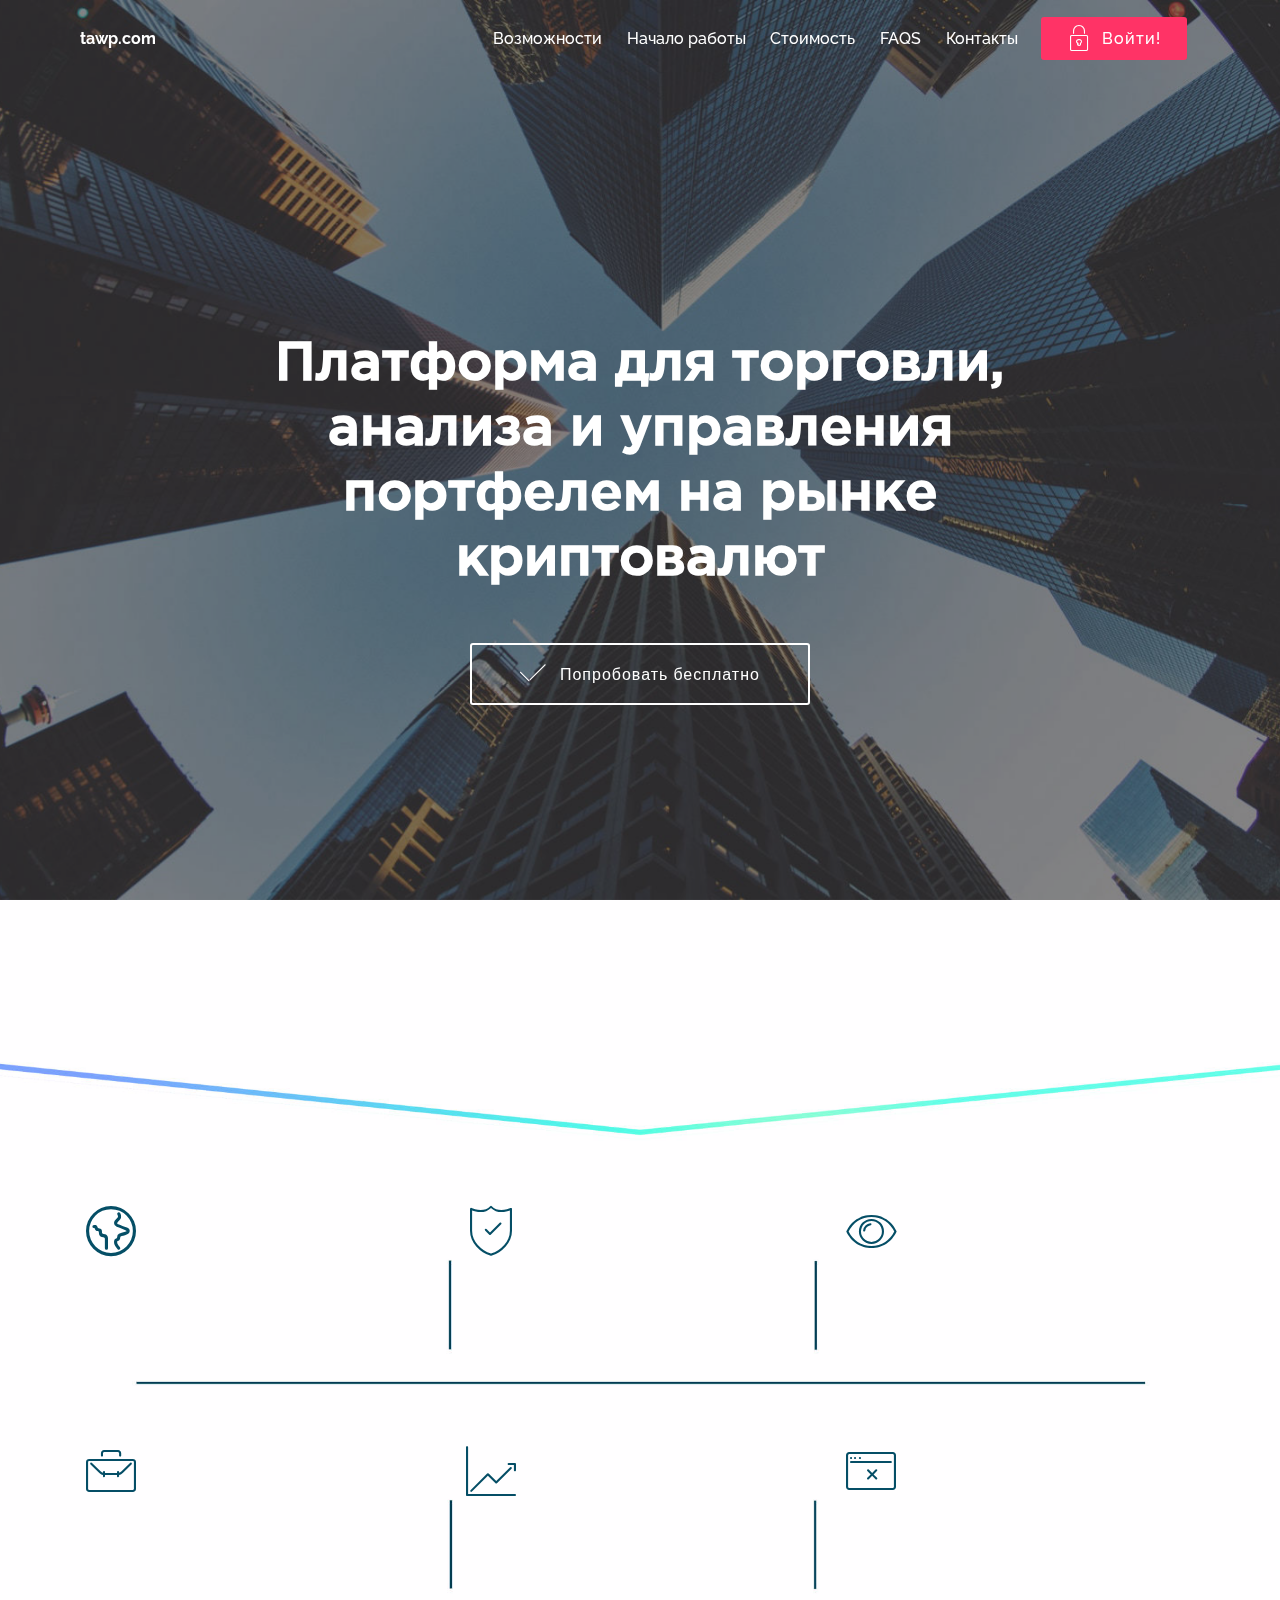
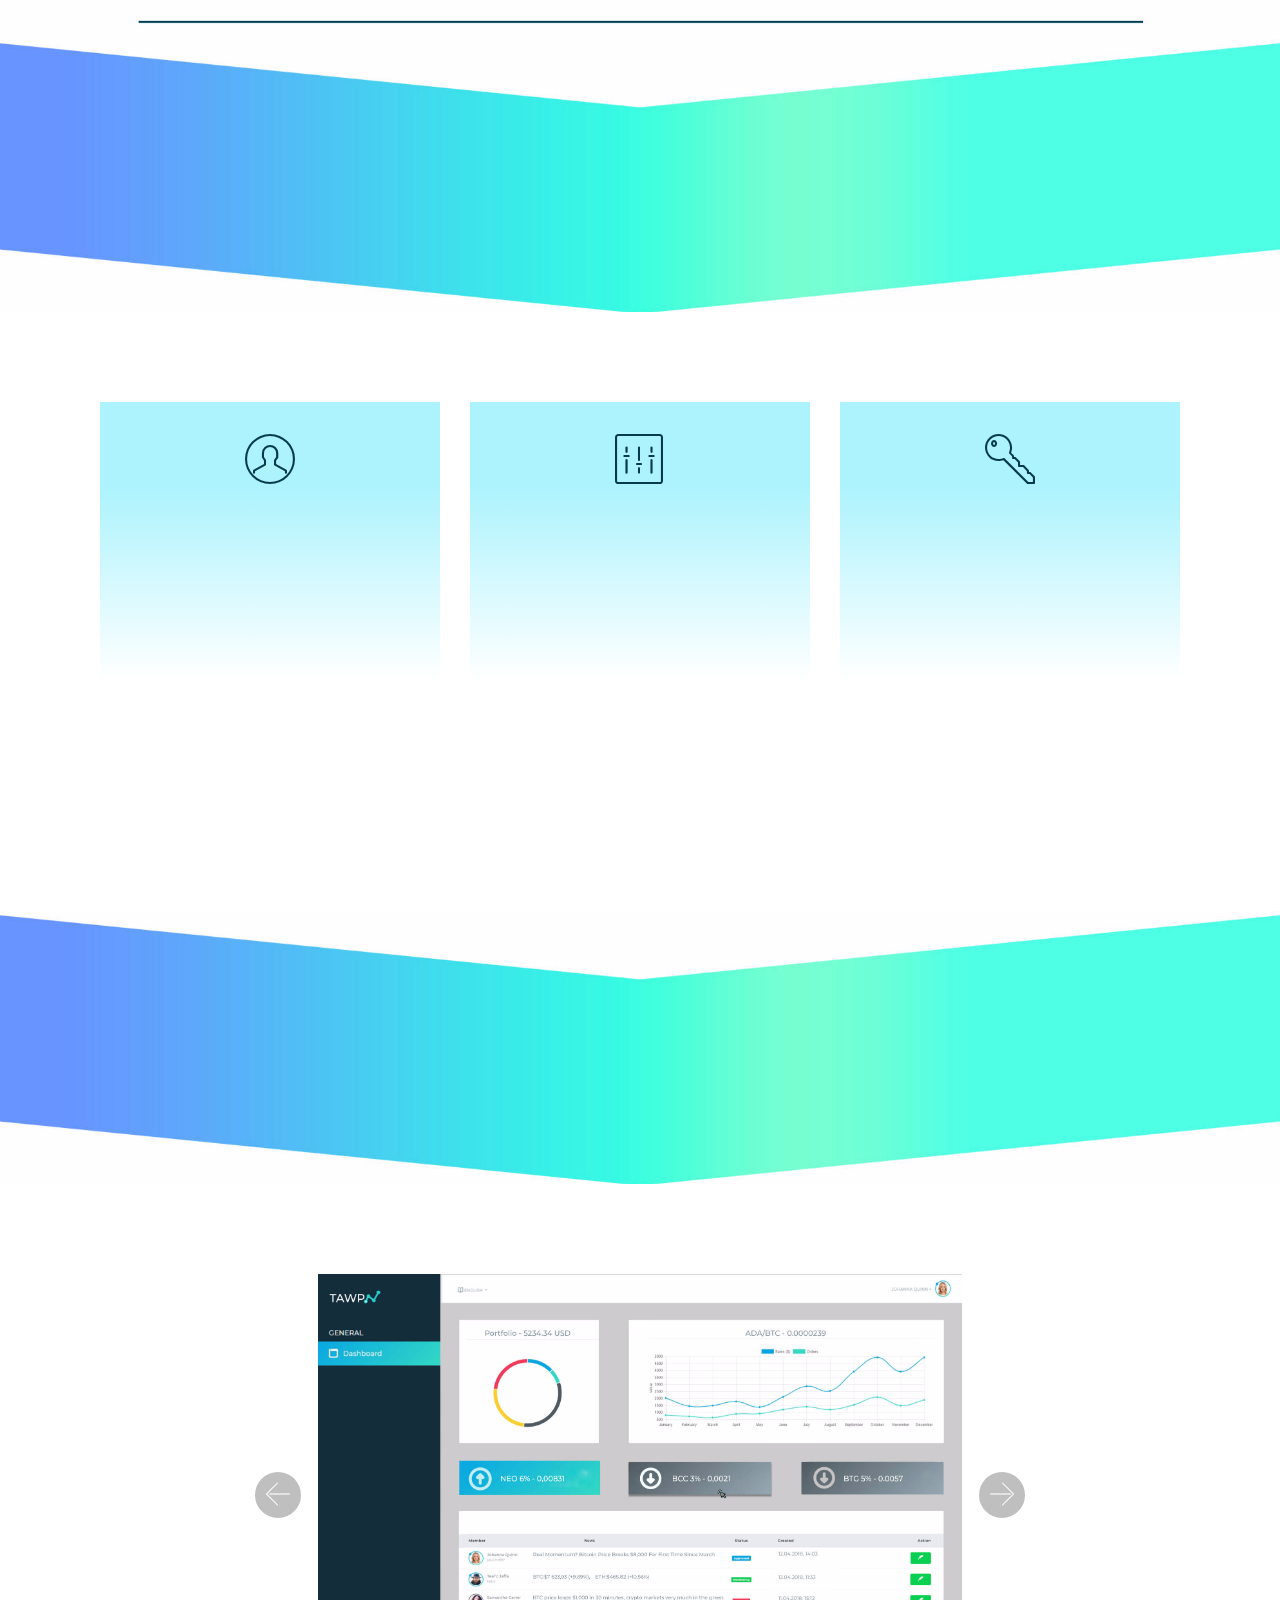
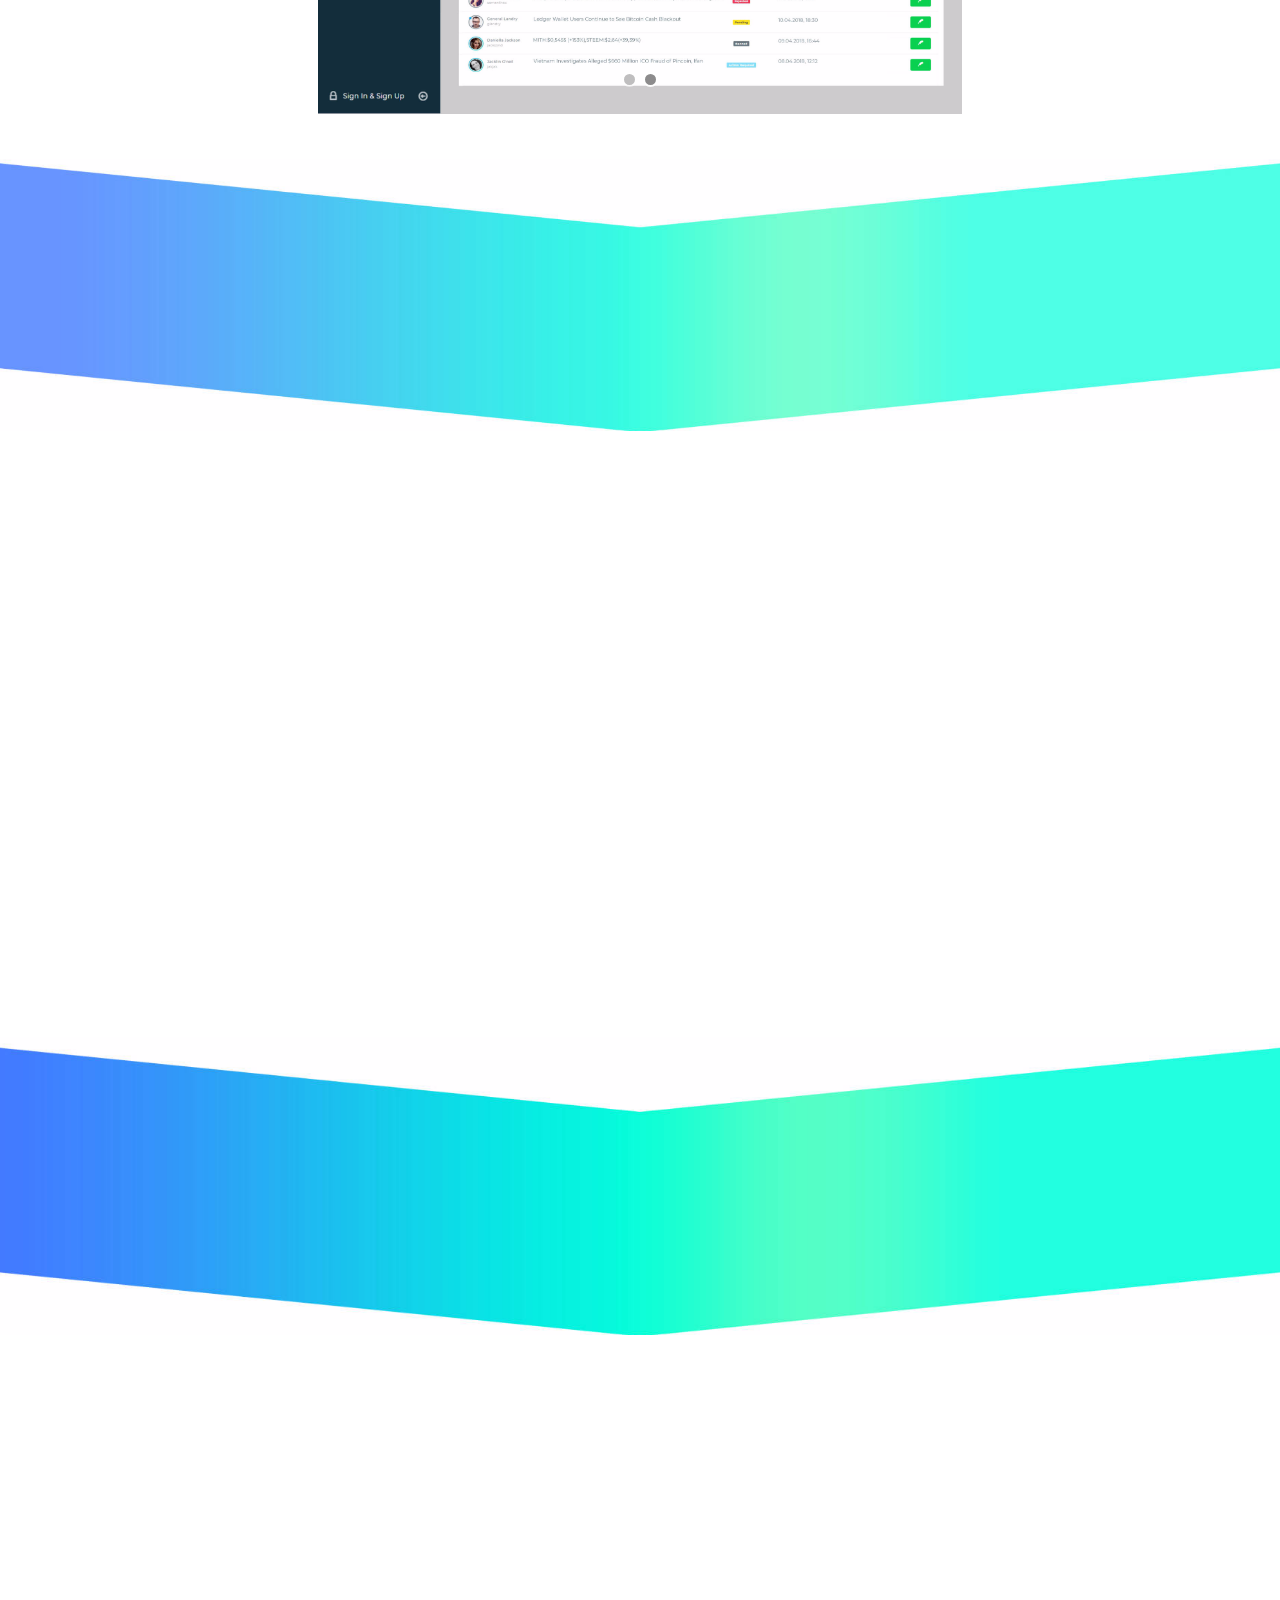
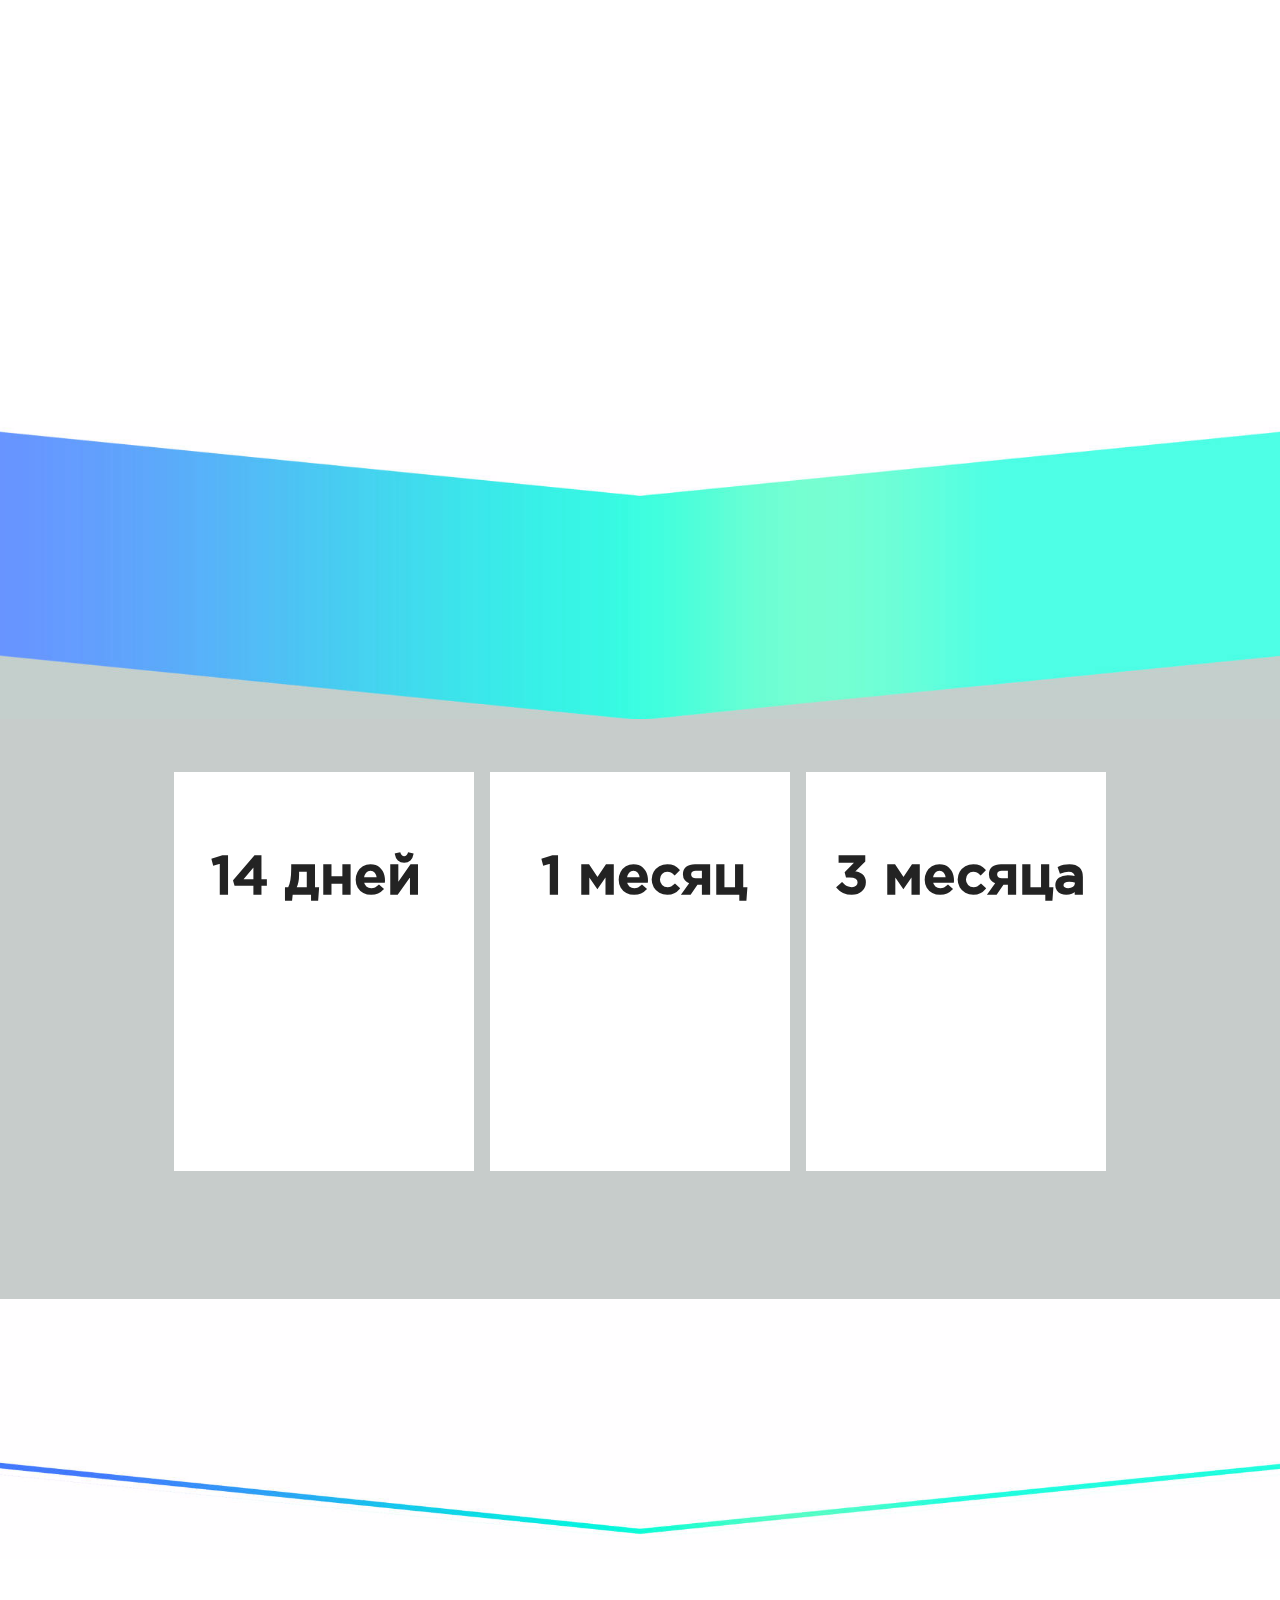
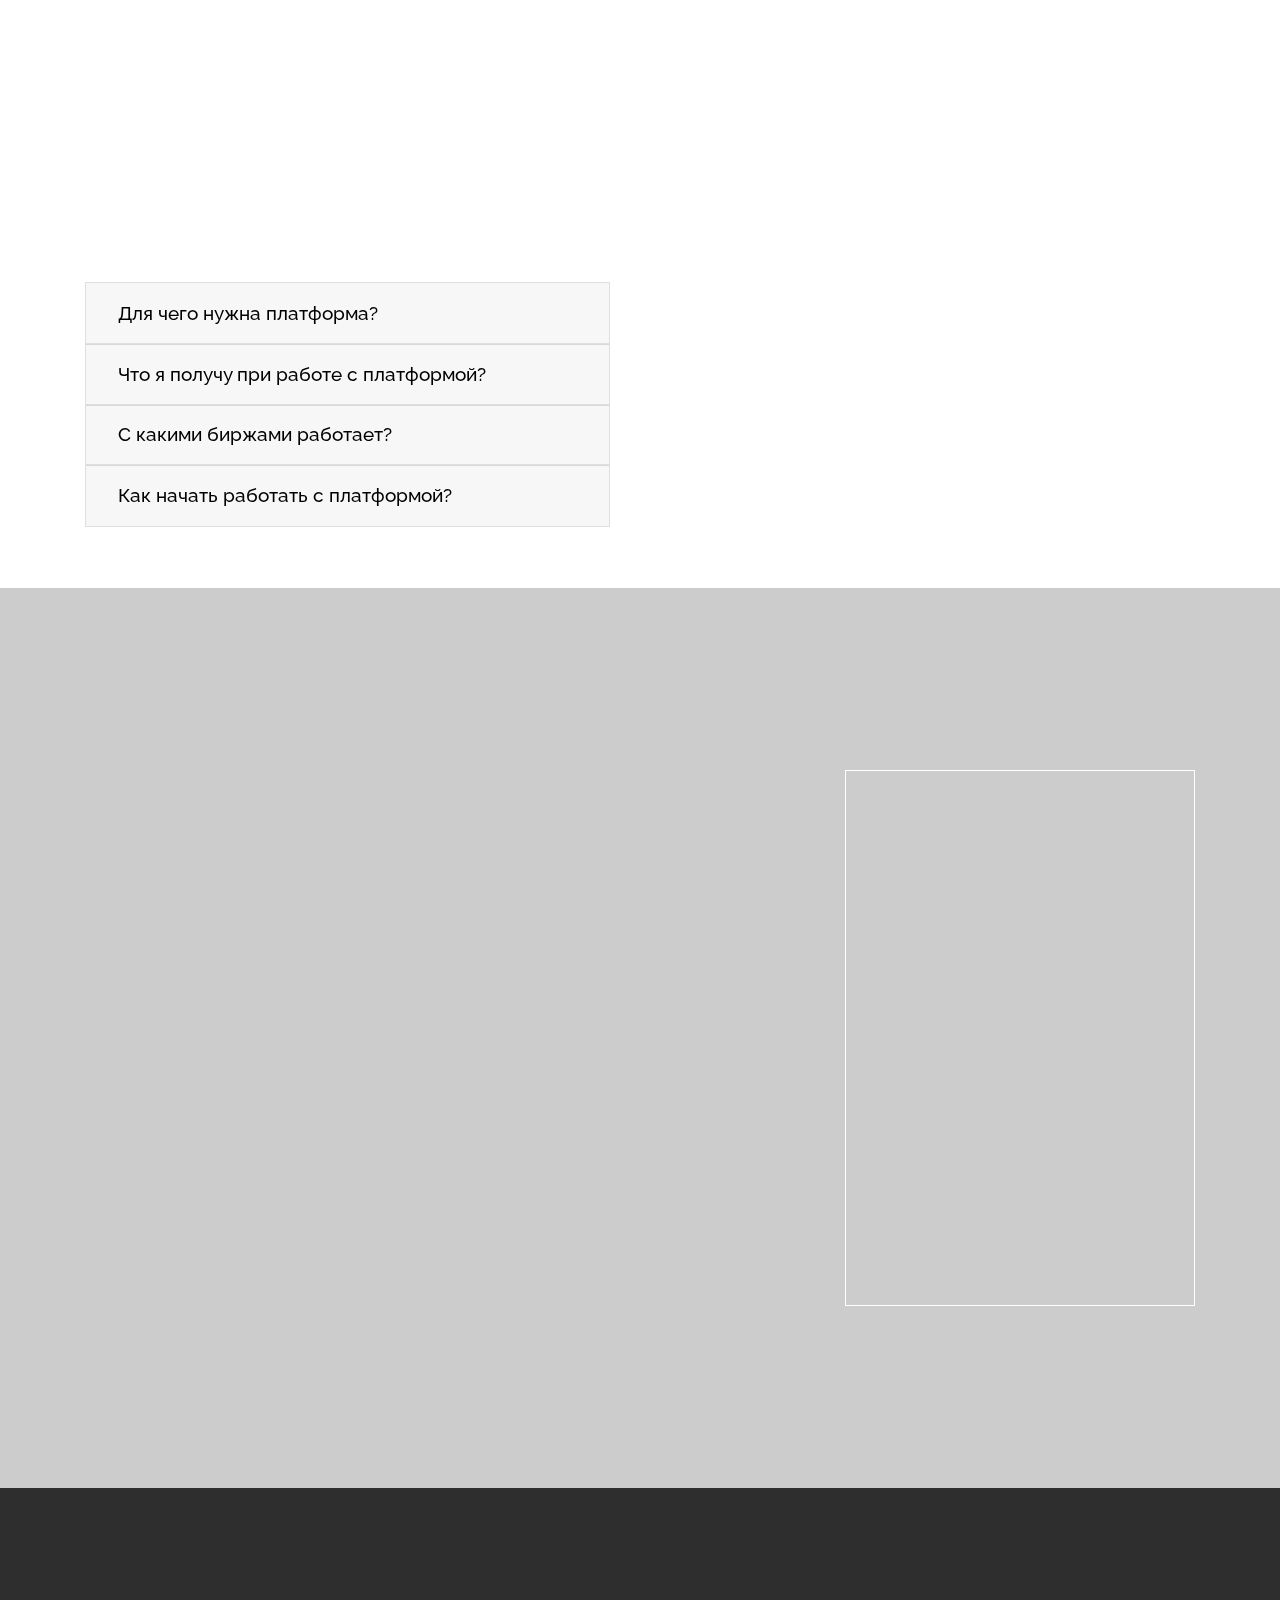
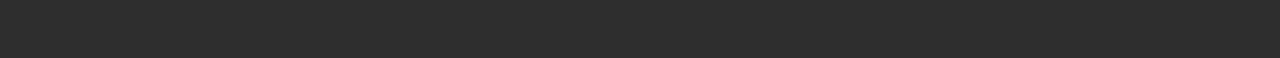
==== commit e679457f: "create github pages" ====
--- a/index.html
+++ b/index.html
@@ -9,6 +9,7 @@
   <link rel="shortcut icon" href="assets/images/tawp-logo-158x40.png" type="image/x-icon">
   <meta name="description" content="">
   <title>Home</title>
+  <link rel="stylesheet" href="assets/web/assets/mobirise-icons-bold/mobirise-icons-bold.css">
   <link rel="stylesheet" href="assets/web/assets/mobirise-icons/mobirise-icons.css">
   <link rel="stylesheet" href="assets/tether/tether.min.css">
   <link rel="stylesheet" href="assets/bootstrap/css/bootstrap.min.css">
@@ -16,8 +17,10 @@
   <link rel="stylesheet" href="assets/bootstrap/css/bootstrap-reboot.min.css">
   <link rel="stylesheet" href="assets/dropdown/css/style.css">
   <link rel="stylesheet" href="assets/animatecss/animate.min.css">
+  <link rel="stylesheet" href="assets/socicon/css/styles.css">
   <link rel="stylesheet" href="assets/datatables/data-tables.bootstrap4.min.css">
   <link rel="stylesheet" href="assets/theme/css/style.css">
+  <link href="assets/fonts/style.css" rel="stylesheet">
   <link rel="stylesheet" href="assets/mobirise/css/mbr-additional.css" type="text/css">
   
   
@@ -49,24 +52,24 @@
                         <br></a>
                 </li>
                 <li class="nav-item"><a class="nav-link link text-white display-4" href="https://mobirise.com">Возможности&nbsp;</a></li><li class="nav-item"><a class="nav-link link text-white display-4" href="https://mobirise.com">Начало работы&nbsp;</a></li><li class="nav-item"><a class="nav-link link text-white display-4" href="https://mobirise.com">Стоимость&nbsp;</a></li><li class="nav-item"><a class="nav-link link text-white display-4" href="https://mobirise.com">FAQS&nbsp;</a></li><li class="nav-item"><a class="nav-link link text-white display-4" href="https://mobirise.com">Контакты</a></li></ul>
-            <div class="navbar-buttons mbr-section-btn"><a class="btn btn-sm btn-primary display-4" href="https://mobirise.com"><span class="mbri-lock mbr-iconfont mbr-iconfont-btn"></span>
+            <div class="navbar-buttons mbr-section-btn"><a class="btn btn-sm btn-secondary display-4" href="https://mobirise.com"><span class="mbri-lock mbr-iconfont mbr-iconfont-btn"></span>
                     Войти!
                 </a></div>
         </div>
     </nav>
 </section>
 
-<section class="engine"><a href="https://mobirise.ws">Mobirise</a></section><section class="header8 cid-qPBL9GPHu8 mbr-fullscreen mbr-parallax-background" id="header8-h">
-
-    
-
-    <div class="mbr-overlay" style="opacity: 0.8; background-color: rgb(1, 34, 45);">
+<section class="engine"><a href="https://mobirise.ws/e">best website maker software</a></section><section class="header8 cid-qPBL9GPHu8 mbr-fullscreen mbr-parallax-background" id="header8-h">
+
+    
+
+    <div class="mbr-overlay" style="opacity: 0.5; background-color: rgb(35, 35, 35);">
     </div>
 
     <div class="container align-center">
         <div class="row justify-content-md-center">
             <div class="mbr-white col-md-10">
-                <h1 class="mbr-section-title align-center py-2 mbr-bold mbr-fonts-style display-2">Платформа для торговли, анализа и управления портфелем на рынке криптовалют</h1>
+                <h1 class="mbr-section-title align-center py-2 mbr-bold mbr-fonts-style display-1"><br><br>Платформа для торговли, анализа и управления портфелем на рынке криптовалют</h1>
                 <p class="mbr-text align-center py-2 mbr-fonts-style display-5"></p>
                 
                 
@@ -81,14 +84,14 @@
 
     
 
-    
+    <div class="mbr-overlay" style="opacity: 0.3; background-color: rgb(255, 255, 255);">
+    </div>
 
     <div class="container">
         <div class="media-container-row">
             <div class="title col-12 col-md-8">
                 
-                <h3 class="mbr-section-subtitle align-center mbr-light mbr-white pb-3 mbr-fonts-style display-2">
-                    Наши возможности</h3>
+                <h3 class="mbr-section-subtitle align-center mbr-light mbr-white pb-3 mbr-fonts-style display-1">Наши возможности<br></h3>
                 
                 
             </div>
@@ -106,7 +109,7 @@
             <div class="card p-3 col-12 col-md-6 col-lg-4">
                 <div class="media mb-3">
                     <div class="card-img align-self-center">
-                        <span class="mbr-iconfont mbri-globe" style="font-size: 50px; color: rgb(5, 78, 102);"></span>
+                        <span class="mbr-iconfont mbrib-globe" style="font-size: 50px; color: rgb(5, 78, 102);"></span>
                     </div>
                     <h4 class="card-title media-body py-3 mbr-fonts-style display-5">
                         Мультиплатформенность
@@ -196,47 +199,19 @@
     </div>
 </section>
 
-<section class="mbr-section content5 cid-qPCg8Fcatc" id="content5-u">
-
-    
-
-    
+<section class="mbr-section content5 cid-qPELx7yBUw" id="content5-x">
+
+    
+
+    <div class="mbr-overlay" style="opacity: 0.2; background-color: rgb(255, 255, 255);">
+    </div>
 
     <div class="container">
         <div class="media-container-row">
             <div class="title col-12 col-md-8">
                 
-                <h3 class="mbr-section-subtitle align-center mbr-light mbr-white pb-3 mbr-fonts-style display-2">Понятный каждому<br>Интерфейс</h3>
-                
-                
-            </div>
-        </div>
-    </div>
-</section>
-
-<section class="carousel slide cid-qPCgbxZrpY" data-interval="false" id="slider2-v">
-
-    
-    <div class="container content-slider">
-        <div class="content-slider-wrap">
-            <div><div class="mbr-slider slide carousel" data-pause="true" data-keyboard="false" data-ride="false" data-interval="false"><ol class="carousel-indicators"><li data-app-prevent-settings="" data-target="#slider2-v" data-slide-to="0"></li><li data-app-prevent-settings="" data-target="#slider2-v" class=" active" data-slide-to="1"></li></ol><div class="carousel-inner" role="listbox"><div class="carousel-item slider-fullscreen-image" data-bg-video-slide="false" style="background-image: url(assets/images/buy2-2000x1366.jpg);"><div class="container container-slide"><div class="image_wrapper"><img src="assets/images/buy2-2000x1366.jpg"><div class="carousel-caption justify-content-center"><div class="col-10 align-center"></div></div></div></div></div><div class="carousel-item slider-fullscreen-image active" data-bg-video-slide="false" style="background-image: url(assets/images/dash222-2000x1366.jpg);"><div class="container container-slide"><div class="image_wrapper"><img src="assets/images/dash222-2000x1366.jpg"><div class="carousel-caption justify-content-center"><div class="col-10 align-center"></div></div></div></div></div></div><a data-app-prevent-settings="" class="carousel-control carousel-control-prev" role="button" data-slide="prev" href="#slider2-v"><span aria-hidden="true" class="mbri-left mbr-iconfont"></span><span class="sr-only">Previous</span></a><a data-app-prevent-settings="" class="carousel-control carousel-control-next" role="button" data-slide="next" href="#slider2-v"><span aria-hidden="true" class="mbri-right mbr-iconfont"></span><span class="sr-only">Next</span></a></div></div> 
-        </div>
-    </div>
-</section>
-
-<section class="mbr-section content5 cid-qPELx7yBUw" id="content5-x">
-
-    
-
-    
-
-    <div class="container">
-        <div class="media-container-row">
-            <div class="title col-12 col-md-8">
-                
-                <h3 class="mbr-section-subtitle align-center mbr-light mbr-white pb-3 mbr-fonts-style display-2">Как начать работать?</h3>
-                <p class="mbr-text align-center mbr-white pb-3 mbr-fonts-style display-7">
-                    Для того чтобы начать работать с платформой, вам потребуется не более 5 минут.
+                <h3 class="mbr-section-subtitle align-center mbr-light mbr-white pb-3 mbr-fonts-style display-1">&nbsp;Как начать работать?</h3>
+                <p class="mbr-text align-center mbr-white pb-3 mbr-fonts-style display-7">Вам потребуется не более 5 минут.
                 </p>
                 
             </div>
@@ -244,19 +219,18 @@
     </div>
 </section>
 
-<section class="features8 cid-qPEN6xycHl mbr-parallax-background" id="features8-y">
-
-    
-
-    <div class="mbr-overlay" style="opacity: 0.5; background-color: rgb(7, 59, 76);">
-    </div>
+<section class="features8 cid-qPEN6xycHl" id="features8-y">
+
+    
+
+    
 
     <div class="container">
         <div class="media-container-row">
 
             <div class="card  col-12 col-md-6 col-lg-4">
                 <div class="card-img">
-                    <span class="mbr-iconfont mbri-user" style="font-size: 50px; color: rgb(255, 255, 255);"></span>
+                    <span class="mbr-iconfont mbri-user" style="font-size: 50px; color: rgb(7, 59, 76);"></span>
                 </div>
                 <div class="card-box align-center">
                     <h4 class="card-title mbr-fonts-style display-5">
@@ -270,7 +244,7 @@
 
             <div class="card  col-12 col-md-6 col-lg-4">
                 <div class="card-img">
-                    <span class="mbr-iconfont mbri-setting2" style="font-size: 50px;"></span>
+                    <span class="mbr-iconfont mbri-setting2" style="font-size: 50px; color: rgb(7, 59, 76);"></span>
                 </div>
                 <div class="card-box align-center">
                     <h4 class="card-title mbr-fonts-style display-5">Сгенерировать ключи</h4>
@@ -283,7 +257,7 @@
 
             <div class="card  col-12 col-md-6 col-lg-4">
                 <div class="card-img">
-                    <span class="mbr-iconfont mbri-key" style="font-size: 50px;"></span>
+                    <span class="mbr-iconfont mbri-key" style="font-size: 50px; color: rgb(7, 59, 76);"></span>
                 </div>
                 <div class="card-box align-center">
                     <h4 class="card-title mbr-fonts-style display-5">Добавить API ключи</h4>
@@ -299,78 +273,168 @@
     </div>
 </section>
 
-<section class="tabs2 cid-qPFcyvdoRt" id="tabs2-14">
-
-    
-
-    
-    <div class="container">
-        <h2 class="mbr-section-title align-center pb-5 mbr-fonts-style display-2">
-            Создай аккаунт прямо сейчас</h2>
-        <div class="media-container-row">
-            <div class="col-12 col-md-8">
-                <ul class="nav nav-tabs" role="tablist">
-                    <li class="nav-item"><a class="nav-link mbr-fonts-style active show display-7" role="tab" data-toggle="tab" href="#tabs2-14_tab0" aria-selected="true">
-                            Создать аккаунт</a></li>
-                    
-                    
-                    
-                    
-                    
-                </ul>
-                <div class="tab-content">
-                    <div id="tab1" class="tab-pane in active" role="tabpanel">
-                        <div class="row">
-                            <div class="col-md-12">
-                                <p class="mbr-text py-5 mbr-fonts-style display-7"></p>
-                            </div>
+<section class="tabs3 cid-qQxFN8v5Ij" id="tabs3-1z">
+
+    
+
+    
+
+    <div class="container">
+        
+        
+    </div>
+    <div class="container-fluid">
+        <div class="row tabcont">
+            <ul class="nav nav-tabs pt-3 mt-5" role="tablist">
+                <li class="nav-item mbr-fonts-style"><a class="nav-link active display-7" role="tab" data-toggle="tab" href="#tabs3-1z_tab0">
+                        Зарегестрироваться</a></li>
+                
+                
+                
+                
+                
+            </ul>
+        </div>
+    </div>
+
+    <div class="container">
+        <div class="row px-1">
+            <div class="tab-content">
+                <div id="tab1" class="tab-pane in active mbr-table" role="tabpanel">
+                    <div class="row tab-content-row">
+                        <div class="col-xs-12 col-md-6">
+                            
+                            
+                            <p class="mbr-section-text  align-center mbr-fonts-style display-7"></p>
                         </div>
-                    </div>
-                    <div id="tab2" class="tab-pane" role="tabpanel">
-                        <div class="row">
-                            <div class="col-md-12">
-                                <p class="mbr-text py-5 mbr-fonts-style display-7"></p>
-                            </div>
+
+                        
+
+                        
+
+                        
+                    </div>
+                </div>
+
+                <div id="tab2" class="tab-pane  mbr-table" role="tabpanel">
+                    <div class="row tab-content-row">
+                        <div class="col-xs-12 col-md-6">
+                            
+                            
+                            <p class="mbr-section-text  align-center mbr-fonts-style display-7">
+                                Сократите время разработки с помощью простого перетаскивания блоков на страницу, редактируйте содержание и публикуйте - нет необходимости в технических навыках.
+                            </p>
                         </div>
-                    </div>
-                    <div id="tab3" class="tab-pane" role="tabpanel">
-                        <div class="row">
-                            <div class="col-md-12">
-                                <p class="mbr-text py-5 mbr-fonts-style display-7">
-                                    Mobirise предлагает блоки сайта в разных темах, и хотя эти блоки являются шаблонами, они гибко настраиваются. Вы можете комбинировать блоки на ваших страницах сайта.
-                                </p>
-                            </div>
+
+                        
+
+                        
+
+                        
+                    </div>
+                </div>
+
+                <div id="tab3" class="tab-pane  mbr-table" role="tabpanel">
+                    <div class="row tab-content-row">
+                        <div class="col-xs-12 col-md-6">
+                            
+                            
+                            <p class="mbr-section-text  align-center mbr-fonts-style display-7">
+                                Выберите готовые и настраиваемые шаблоны блоков - полноэкранный интро, bootstrap-карусель, слайдер, галерею изображений с параллаксом, "липким" заголовком и многое другое.
+                            </p>
                         </div>
-                    </div>
-                    <div id="tab4" class="tab-pane" role="tabpanel">
-                        <div class="row">
-                            <div class="col-md-12">
-                                <p class="mbr-text py-5 mbr-fonts-style display-7">
-                                    Mobirise дает вам свободу разрабатывать столько сайтов, сколько вам нравится, при том что это настольное приложение.
-                                </p>
-                            </div>
+
+                        
+
+                        
+
+                        
+                    </div>
+                </div>
+
+                <div id="tab4" class="tab-pane  mbr-table" role="tabpanel">
+                    <div class="row tab-content-row">
+                        <div class="col-xs-12 col-md-6">
+                            
+                            
+                            <p class="mbr-section-text  align-center mbr-fonts-style display-7">
+                                Не требуется особых знаний, все сайты Mobirise адаптивны. Вам не нужно создавать специально мобильную версию сайта.
+                            </p>
                         </div>
-                    </div>
-                    <div id="tab5" class="tab-pane" role="tabpanel">
-                        <div class="row">
-                            <div class="col-md-12">
-                                <p class="mbr-text py-5 mbr-fonts-style display-7">
-                                    Публикуйте сайт на локальном диске, FTP или хостингах Amazon S3, Google Cloud, GitHub. Не будьте заложником только одной платформы или провайдера.
-                                </p>
-                            </div>
+
+                        
+
+                        
+
+                        
+                    </div>
+                </div>
+
+                <div id="tab5" class="tab-pane  mbr-table" role="tabpanel">
+                    <div class="row tab-content-row">
+                        <div class="col-xs-12 col-md-6">
+                            
+                            
+                            <p class="mbr-section-text  align-center mbr-fonts-style display-7">
+                                Сократите время разработки с помощью простого перетаскивания блоков на страницу, редактируйте содержание и публикуйте - нет необходимости в технических навыках.
+                            </p>
                         </div>
-                    </div>
-                    <div id="tab6" class="tab-pane" role="tabpanel">
-                        <div class="row">
-                            <div class="col-md-12">
-                                <p class="mbr-text py-5 mbr-fonts-style display-7">
-                                    Просто поместите блоки на страницу, отредактируйте содержимое и можете публиковать - не требуется никаких технических навыков.
-                                </p>
-                            </div>
+
+                        
+
+                        
+
+                        
+                    </div>
+                </div>
+
+                <div id="tab6" class="tab-pane  mbr-table" role="tabpanel">
+                    <div class="row tab-content-row">
+                        <div class="col-xs-12 col-md-6">
+                            
+                            
+                            <p class="mbr-section-text  align-center mbr-fonts-style display-7">
+                                Выберите готовые и настраиваемые шаблоны блоков - полноэкранный интро, bootstrap-карусель, слайдер, галерею изображений с параллаксом, "липким" заголовком и многое другое.
+                            </p>
                         </div>
-                    </div>
-                </div>
-            </div>
+
+                        
+
+                        
+
+                        
+                    </div>
+                </div>
+            </div>
+        </div>
+    </div>
+</section>
+
+<section class="mbr-section content5 cid-qPCg8Fcatc" id="content5-u">
+
+    
+
+    <div class="mbr-overlay" style="opacity: 0.2; background-color: rgb(255, 255, 255);">
+    </div>
+
+    <div class="container">
+        <div class="media-container-row">
+            <div class="title col-12 col-md-8">
+                
+                <h3 class="mbr-section-subtitle align-center mbr-light mbr-white pb-3 mbr-fonts-style display-1">Интерфейс<br></h3>
+                <p class="mbr-text align-center mbr-white pb-3 mbr-fonts-style display-7">понятный каждому</p>
+                
+            </div>
+        </div>
+    </div>
+</section>
+
+<section class="carousel slide cid-qPCgbxZrpY" data-interval="false" id="slider2-v">
+
+    
+    <div class="container content-slider">
+        <div class="content-slider-wrap">
+            <div><div class="mbr-slider slide carousel" data-pause="true" data-keyboard="false" data-ride="carousel" data-interval="4000"><ol class="carousel-indicators"><li data-app-prevent-settings="" data-target="#slider2-v" data-slide-to="0"></li><li data-app-prevent-settings="" data-target="#slider2-v" class=" active" data-slide-to="1"></li></ol><div class="carousel-inner" role="listbox"><div class="carousel-item slider-fullscreen-image" data-bg-video-slide="false" style="background-image: url(assets/images/buy2-2000x1366.jpg);"><div class="container container-slide"><div class="image_wrapper"><img src="assets/images/buy2-2000x1366.jpg"><div class="carousel-caption justify-content-center"><div class="col-10 align-center"></div></div></div></div></div><div class="carousel-item slider-fullscreen-image active" data-bg-video-slide="false" style="background-image: url(assets/images/dash222-2000x1366.jpg);"><div class="container container-slide"><div class="image_wrapper"><img src="assets/images/dash222-2000x1366.jpg"><div class="carousel-caption justify-content-center"><div class="col-10 align-center"></div></div></div></div></div></div><a data-app-prevent-settings="" class="carousel-control carousel-control-prev" role="button" data-slide="prev" href="#slider2-v"><span aria-hidden="true" class="mbri-left mbr-iconfont"></span><span class="sr-only">Previous</span></a><a data-app-prevent-settings="" class="carousel-control carousel-control-next" role="button" data-slide="next" href="#slider2-v"><span aria-hidden="true" class="mbri-right mbr-iconfont"></span><span class="sr-only">Next</span></a></div></div> 
         </div>
     </div>
 </section>
@@ -379,13 +443,14 @@
 
     
 
-    
+    <div class="mbr-overlay" style="opacity: 0.2; background-color: rgb(255, 255, 255);">
+    </div>
 
     <div class="container">
         <div class="media-container-row">
             <div class="title col-12 col-md-8">
                 
-                <h3 class="mbr-section-subtitle align-center mbr-light mbr-white pb-3 mbr-fonts-style display-2">
+                <h3 class="mbr-section-subtitle align-center mbr-light mbr-white pb-3 mbr-fonts-style display-1">
                     Дорожная карта</h3>
                 <p class="mbr-text align-center mbr-white pb-3 mbr-fonts-style display-7">
                     План развития платформы и сервисов на ближайший год.
@@ -466,93 +531,104 @@
     </div>
 </section>
 
-<section class="testimonials1 cid-qPFjiD4T8R" id="testimonials1-16">
-
-    
-
-    
-    <div class="container">
-        <div class="media-container-row">
-            <div class="title col-12 align-center">
-                <h2 class="pb-3 mbr-fonts-style display-2">
-                    Наша команда</h2>
-                <h3 class="mbr-section-subtitle mbr-light pb-3 mbr-fonts-style display-5">Мы объединили свой опыт и навыки, <br>чтобы создать практичную и удобную платформу для работы на рынке криптовалют.</h3>
-            </div>
-        </div>
-    </div>
-
-    <div class="container pt-3 mt-2">
-        <div class="media-container-row">
-            <div class="mbr-testimonial p-3 align-center col-12 col-md-6 col-lg-4">
-                <div class="panel-item p-3">
-                    <div class="card-block">
-                        <div class="testimonial-photo">
-                            <img src="assets/images/qwtjuzu3n0w-240x320.jpg" alt="" title="">
-                        </div>
-                        <p class="mbr-text mbr-fonts-style display-7"></p>
-                    </div>
-                    <div class="card-footer">
-                        <div class="mbr-author-name mbr-bold mbr-fonts-style display-7">
-                             Анатолий</div>
-                        <small class="mbr-author-desc mbr-italic mbr-light mbr-fonts-style display-7"></small>
-                    </div>
-                </div>
-            </div>
-
-            <div class="mbr-testimonial p-3 align-center col-12 col-md-6 col-lg-4">
-                <div class="panel-item p-3">
-                    <div class="card-block">
-                        <div class="testimonial-photo">
-                            <img src="assets/images/logo-cobro.png-300x0-q85-subsampling-2-upscale-240x240.png" alt="" title="">
-                        </div>
-                        <p class="mbr-text mbr-fonts-style display-7"></p>
-                    </div>
-                    <div class="card-footer">
-                        <div class="mbr-author-name mbr-bold mbr-fonts-style display-7">
-                             Джон Смит
-                        </div>
-                        <small class="mbr-author-desc mbr-italic mbr-light mbr-fonts-style display-7"></small>
-                    </div>
-                </div>
-            </div>
-
-            <div class="mbr-testimonial p-3 align-center col-12 col-md-6 col-lg-4">
-                <div class="panel-item p-3">
-                    <div class="card-block">
-                        <div class="testimonial-photo">
-                            <img src="assets/images/logo-cobro.png-300x0-q85-subsampling-2-upscale-240x240.png" alt="" title="">
-                        </div>
-                        <p class="mbr-text mbr-fonts-style display-7"></p>
-                    </div>
-                    <div class="card-footer">
-                        <div class="mbr-author-name mbr-bold mbr-fonts-style display-7">
-                             Джон Смит
-                        </div>
-                        <small class="mbr-author-desc mbr-italic mbr-light mbr-fonts-style display-7"></small>
-                    </div>
-                </div>
-            </div>
-
-            
-
-            
-
-            
-        </div>
-    </div>   
+<section class="mbr-section content5 cid-qQxPgJ0AKy" id="content5-20">
+
+    
+
+    
+
+    <div class="container">
+        <div class="media-container-row">
+            <div class="title col-12 col-md-8">
+                
+                <h3 class="mbr-section-subtitle align-center mbr-light mbr-white pb-3 mbr-fonts-style display-1">Наша команда</h3>
+                <p class="mbr-text align-center mbr-white pb-3 mbr-fonts-style display-7">Мы объединили свой опыт и навыки, 
+<br>чтобы создать практичную и удобную платформу для работы на рынке криптовалют.</p>
+                
+            </div>
+        </div>
+    </div>
+</section>
+
+<section class="testimonials3 cid-qQBfUs0s6s" id="testimonials3-27">
+
+    
+
+    
+
+    <div class="container">
+        <div class="media-container-row">
+            <div class="media-content px-3 align-self-center mbr-white py-2">
+                <p class="mbr-text testimonial-text mbr-fonts-style display-7"></p>
+                <p class="mbr-author-name pt-4 mb-2 mbr-fonts-style display-7">Анатолий М.</p>
+                <p class="mbr-author-desc mbr-fonts-style display-7">МЕНЕДЖЕР ПРОЕКТА</p>
+            </div>
+
+            <div class="mbr-figure pl-lg-5" style="width: 30%;">
+              <img src="assets/images/2-430x482.jpg" alt="" title="">
+            </div>
+        </div>
+    </div>
+</section>
+
+<section class="testimonials3 cid-qQBiETpanf" id="testimonials3-29">
+
+    
+
+    
+
+    <div class="container">
+        <div class="media-container-row">
+            <div class="media-content px-3 align-self-center mbr-white py-2">
+                <p class="mbr-text testimonial-text mbr-fonts-style display-7"></p>
+                <p class="mbr-author-name pt-4 mb-2 mbr-fonts-style display-7">Алексей С.
+                </p>
+                <p class="mbr-author-desc mbr-fonts-style display-7">
+                   РАЗРАБОТЧИК</p>
+            </div>
+
+            <div class="mbr-figure pl-lg-5" style="width: 25%;">
+              <img src="assets/images/-362x355.jpg" alt="" title="">
+            </div>
+        </div>
+    </div>
+</section>
+
+<section class="testimonials3 cid-qQBm9yQcuW" id="testimonials3-2c">
+
+    
+
+    
+
+    <div class="container">
+        <div class="media-container-row">
+            <div class="media-content px-3 align-self-center mbr-white py-2">
+                <p class="mbr-text testimonial-text mbr-fonts-style display-7"></p>
+                <p class="mbr-author-name pt-4 mb-2 mbr-fonts-style display-7">Алексей М.
+                </p>
+                <p class="mbr-author-desc mbr-fonts-style display-7">
+                   ДИЗАЙНЕР ИНТЕРФЕЙСА</p>
+            </div>
+
+            <div class="mbr-figure pl-lg-5" style="width: 25%;">
+              <img src="assets/images/-3-362x325.jpg" alt="" title="">
+            </div>
+        </div>
+    </div>
 </section>
 
 <section class="mbr-section content5 cid-qPFSzZ1Itk" id="content5-19">
 
     
 
-    
+    <div class="mbr-overlay" style="opacity: 0.2; background-color: rgb(255, 255, 255);">
+    </div>
 
     <div class="container">
         <div class="media-container-row">
             <div class="title col-12 col-md-8">
                 
-                <h3 class="mbr-section-subtitle align-center mbr-light mbr-white pb-3 mbr-fonts-style display-2">Стоимость</h3>
+                <h3 class="mbr-section-subtitle align-center mbr-light mbr-white pb-3 mbr-fonts-style display-1">Стоимость</h3>
                 <p class="mbr-text align-center mbr-white pb-3 mbr-fonts-style display-7">Предоставляем 14-дневный бесплатный тестовый период для ознакомления.<br> Если вы хотите пользоваться платформой дальше, то нужно оформить подписку</p>
                 
             </div>
@@ -564,7 +640,8 @@
 
     
 
-    
+    <div class="mbr-overlay" style="opacity: 0.7; background-color: rgb(206, 208, 208);">
+    </div>
     <div class="container">
         <div class="media-container-row">
 
@@ -583,7 +660,7 @@
                             <li class="list-group-item">Без ограничений</li><br><li class="list-group-item">Бесплатно</li>
                         </ul>
                     </div>
-                    <div class="mbr-section-btn text-center pt-4"><a href="https://mobirise.com" class="btn btn-primary display-4">ПОПРОБОВАТЬ</a></div>
+                    <div class="mbr-section-btn text-center pt-4"><a href="https://mobirise.com" class="btn btn-primary-outline display-4">ПОПРОБОВАТЬ</a></div>
                 </div>
             </div>
 
@@ -603,9 +680,7 @@
                                 Без ограничений</li><br><li class="list-group-item">$ 50 / mo.</li>
                         </ul>
                     </div>
-                    <div class="mbr-section-btn text-center pt-4">
-                        <a href="https://mobirise.com" class="btn btn-primary display-4">КУПИТЬ СЕЙЧАС</a>
-                    </div>
+                    <div class="mbr-section-btn text-center pt-4"><a href="https://mobirise.com" class="btn btn-primary-outline display-4">КУПИТЬ СЕЙЧАС</a></div>
                 </div>
             </div>
 
@@ -624,9 +699,7 @@
                             <li class="list-group-item">Без ограничений</li><br><li class="list-group-item">$ 40 / mo.</li>
                         </ul>
                     </div>
-                    <div class="mbr-section-btn text-center pt-4">
-                        <a href="https://mobirise.com" class="btn btn-primary display-4">КУПИТЬ СЕЙЧАС</a>
-                    </div>
+                    <div class="mbr-section-btn text-center pt-4"><a href="https://mobirise.com" class="btn btn-primary-outline display-4">КУПИТЬ СЕЙЧАС</a></div>
                 </div>
             </div>
 
@@ -645,7 +718,7 @@
         <div class="media-container-row">
             <div class="title col-12 col-md-8">
                 
-                <h3 class="mbr-section-subtitle align-center mbr-light mbr-white pb-3 mbr-fonts-style display-2">FAQs</h3>
+                <h3 class="mbr-section-subtitle align-center mbr-light mbr-white pb-3 mbr-fonts-style display-1">FAQs</h3>
                 
                 
             </div>
@@ -664,14 +737,14 @@
             <div class="accordion-content">
                 <h2 class="mbr-section-title align-center pb-3 mbr-fonts-style display-1">Ответы на часто задаваемые вопросы:</h2>
                 
-                <div id="bootstrap-accordion_22" class="panel-group accordionStyles accordion pt-5 mt-3" role="tablist" aria-multiselectable="true">
+                <div id="bootstrap-accordion_16" class="panel-group accordionStyles accordion pt-5 mt-3" role="tablist" aria-multiselectable="true">
                         <div class="card">
                             <div class="card-header" role="tab" id="headingOne">
-                                <a role="button" class="collapsed panel-title text-black" data-toggle="collapse" data-core="" href="#collapse1_22" aria-expanded="false" aria-controls="collapse1">
+                                <a role="button" class="collapsed panel-title text-black" data-toggle="collapse" data-core="" href="#collapse1_16" aria-expanded="false" aria-controls="collapse1">
                                     <h4 class="mbr-fonts-style display-5">Для чего нужна платформа?</h4>
                                 </a>
                             </div>
-                            <div id="collapse1_22" class="panel-collapse noScroll collapse" role="tabpanel" aria-labelledby="headingOne" data-parent="#bootstrap-accordion_22">
+                            <div id="collapse1_16" class="panel-collapse noScroll collapse" role="tabpanel" aria-labelledby="headingOne" data-parent="#bootstrap-accordion_16">
                                 <div class="panel-body p-4">
                                     <p class="mbr-fonts-style panel-text display-7">
                                        Основная идея платформы — это объединить криптовалютные биржи и предоставить пользователям единый интерфейс для работы с ними. А также предоставить дополнительную функциональность для удобной торговли и анализа портфеля.</p>
@@ -681,12 +754,12 @@
                 
                         <div class="card">
                             <div class="card-header" role="tab" id="headingTwo">
-                                <a role="button" class="collapsed panel-title text-black" data-toggle="collapse" data-core="" href="#collapse2_22" aria-expanded="false" aria-controls="collapse2">
+                                <a role="button" class="collapsed panel-title text-black" data-toggle="collapse" data-core="" href="#collapse2_16" aria-expanded="false" aria-controls="collapse2">
                                     <h4 class="mbr-fonts-style mbr-fonts-style display-5">Что я получу при работе с платформой?</h4>
                                 </a>
                                 
                             </div>
-                            <div id="collapse2_22" class="panel-collapse noScroll collapse" role="tabpanel" aria-labelledby="headingTwo" data-parent="#bootstrap-accordion_22">
+                            <div id="collapse2_16" class="panel-collapse noScroll collapse" role="tabpanel" aria-labelledby="headingTwo" data-parent="#bootstrap-accordion_16">
                                 <div class="panel-body p-4">
                                     <p class="mbr-fonts-style panel-text display-7">
                                        При работе с платформой вы получите: одновременное выставление Stop Loss и Take Profit, анализ портфеля на одной странице, встроенную платформу технического анализа, выставление открытых и закрытых ордеров и многое другое.</p>
@@ -696,11 +769,11 @@
                 
                         <div class="card">
                             <div class="card-header" role="tab" id="headingThree">
-                                <a role="button" class="collapsed panel-title text-black" data-toggle="collapse" data-core="" href="#collapse3_22" aria-expanded="false" aria-controls="collapse3">
+                                <a role="button" class="collapsed panel-title text-black" data-toggle="collapse" data-core="" href="#collapse3_16" aria-expanded="false" aria-controls="collapse3">
                                     <h4 class="mbr-fonts-style display-5">С какими биржами работает?</h4>
                                 </a>
                             </div>
-                            <div id="collapse3_22" class="panel-collapse noScroll collapse" role="tabpanel" aria-labelledby="headingThree" data-parent="#bootstrap-accordion_22">
+                            <div id="collapse3_16" class="panel-collapse noScroll collapse" role="tabpanel" aria-labelledby="headingThree" data-parent="#bootstrap-accordion_16">
                                 <div class="panel-body p-4">
                                     <p class="mbr-fonts-style panel-text display-7">В данный момент мы работаем с биржей Bittrex и ведем работы по подключению биржи Binance. В течение следующих 3 месяцев в планах подключить топ-5 криптовалютных бирж.</p>
                                 </div>
@@ -709,11 +782,11 @@
                 
                         <div class="card">
                             <div class="card-header" role="tab" id="headingFour">
-                                <a role="button" class="collapsed panel-title text-black" data-toggle="collapse" data-core="" href="#collapse4_22" aria-expanded="false" aria-controls="collapse4">
+                                <a role="button" class="collapsed panel-title text-black" data-toggle="collapse" data-core="" href="#collapse4_16" aria-expanded="false" aria-controls="collapse4">
                                     <h4 class="mbr-fonts-style display-5">Как начать работать с платформой?</h4>
                                 </a>
                             </div>
-                            <div id="collapse4_22" class="panel-collapse noScroll collapse" role="tabpanel" aria-labelledby="headingFour" data-parent="#bootstrap-accordion_22">
+                            <div id="collapse4_16" class="panel-collapse noScroll collapse" role="tabpanel" aria-labelledby="headingFour" data-parent="#bootstrap-accordion_16">
                                 <div class="panel-body p-4">
                                     <p class="mbr-fonts-style panel-text display-7">
                                        Для того чтобы начать работать с платформой, вам необходимо зарегистрироваться и добавить API ключи к вашему аккаунту. Мы предоставляем 14 дней бесплатного доступа для ознакомления с платформой без каких-либо технических ограничений.</p>
@@ -733,21 +806,7 @@
     </div>
 </section>
 
-<section class="mbr-section article content9 cid-qPGgtWDQa6" id="content9-1n">
-    
-     
-
-    <div class="container">
-        <div class="inner-container" style="width: 87%;">
-            <hr class="line" style="width: 72%;">
-            <div class="section-text align-center mbr-fonts-style display-1">
-                    РЕГИСТРАЦИЯ</div>
-            <hr class="line" style="width: 72%;">
-        </div>
-        </div>
-</section>
-
-<section class="cid-qPGcj2jf3H" id="header15-1k">
+<section class="cid-qQB95KV7hq mbr-fullscreen" id="header15-23">
 
     
 
@@ -756,39 +815,100 @@
     <div class="container align-right">
 <div class="row">
     <div class="mbr-white col-lg-8 col-md-7 content-container">
-        <h1 class="mbr-section-title mbr-bold pb-3 mbr-fonts-style display-5">Регистрация вас ни к чему не обязывает. Вы ничего не платите и при этом имеете возможность ознакомиться с платформой.</h1>
-        <p class="mbr-text pb-3 mbr-fonts-style display-5"># Бесплатный тестовый период 14 дней.
-<br># После регистрации вам придет письмо для активации аккаунта.
-<br># Если у вас есть дополнительные вопросы, то можете задать их по адресу info@cobro.pro</p>
+        <h1 class="mbr-section-title mbr-bold pb-3 mbr-fonts-style display-1">Остались вопросы?</h1>
+        <p class="mbr-text pb-3 mbr-fonts-style display-5">
+            Вы можете связаться с нами:<br>- по телефону: +7999999999<br>- по e-mail: info@tawp.com<br>- через форму обратной связи&nbsp;<br></p>
     </div>
     <div class="col-lg-4 col-md-5">
     <div class="form-container">
         <div class="media-container-column" data-form-type="formoid">
-            <div data-form-alert="" hidden="" class="align-center">Спасибо за вашу регистрацию!</div>
-            <form class="mbr-form" action="https://mobirise.com/" method="post" data-form-title="Mobirise Form"><input type="hidden" name="email" data-form-email="true" value="u8Z0SABMJfYoQg7I9y4iKYe6IvCRenDMCA/NhekpJiufY4sTdsheGfPqw7mmSIpRui+kc8nSDuehNDhspuMoyr3xqi/i5V3jExAQbewFg70UcdnJm/v2vkL/RKaqgXXd" data-form-field="Email">
+            <div data-form-alert="" hidden="" class="align-center">Спасибо за заполнение анкеты!</div>
+            <form class="mbr-form" action="https://mobirise.com/" method="post" data-form-title="Mobirise Form"><input type="hidden" name="email" data-form-email="true" value="g1ezxHsIpP0JtFcaQlQz1tFej/iGUny5KnCQkX0mRUC4ymGRXZLjOv9qMcce7UHQI/USTfO7EYM5gyuQjw1+QlCyfBEYQxKaer1HYPM08RxRV9Hi+sLdIs/MUWnAoD6n" data-form-field="Email">
                 <div data-for="name">
                     <div class="form-group">
-                        <input type="text" class="form-control px-3" name="name" data-form-field="Name" placeholder="Name" required="" id="name-header15-1k">
+                        <input type="text" class="form-control px-3" name="name" data-form-field="Name" placeholder="Name" required="" id="name-header15-23">
                     </div>
                 </div>
                 <div data-for="email">
                     <div class="form-group">
-                        <input type="email" class="form-control px-3" name="email" data-form-field="Email" placeholder="Email" required="" id="email-header15-1k">
-                    </div>
-                </div>
-                
-                
-                <span class="input-group-btn"><button href="" type="submit" class="btn btn-secondary btn-form display-4">&nbsp; &nbsp; &nbsp;Зарегестрироваться &nbsp;&nbsp;</button></span>
+                        <input type="email" class="form-control px-3" name="email" data-form-field="Email" placeholder="Email" required="" id="email-header15-23">
+                    </div>
+                </div>
+                <div data-for="phone">
+                    <div class="form-group">
+                        <input type="tel" class="form-control px-3" name="phone" data-form-field="Phone" placeholder="Phone" id="phone-header15-23">
+                    </div>
+                </div>
+                <div class="form-group" data-for="message">
+                    <textarea type="text" class="form-control px-3" name="message" rows="7" placeholder="Message" data-form-field="Message" id="message-header15-23"></textarea>
+                </div>
+                <span class="input-group-btn"><button href="" type="submit" class="btn btn-form btn-secondary display-4">Отправить</button></span>
             </form>
         </div>
     </div>
     </div>
 </div>
     </div>
-    <div class="mbr-arrow hidden-sm-down" aria-hidden="true">
-        <a href="#next">
-            <i class="mbri-down mbr-iconfont"></i>
-        </a>
+    
+</section>
+
+<section once="" class="cid-qQBlqOUVXE" id="footer7-2b">
+
+    
+
+    
+
+    <div class="container">
+        <div class="media-container-row align-center mbr-white">
+            <div class="row row-links">
+                <ul class="foot-menu">
+                    
+                    
+                    
+                    
+                    
+                <li class="foot-menu-item mbr-fonts-style display-7">&nbsp; &nbsp; &nbsp; &nbsp; &nbsp; &nbsp; &nbsp; &nbsp; &nbsp;О нас&nbsp;</li><li class="foot-menu-item mbr-fonts-style display-7">Сервис</li><li class="foot-menu-item mbr-fonts-style display-7">Аккаунт</li><li class="foot-menu-item mbr-fonts-style display-7">Стоимость &nbsp;</li><li class="foot-menu-item mbr-fonts-style display-7">Контакты &nbsp; &nbsp; &nbsp; &nbsp; &nbsp; &nbsp; &nbsp; &nbsp; &nbsp; &nbsp;&nbsp;</li></ul>
+            </div>
+            <div class="row social-row">
+                <div class="social-list align-right pb-2">
+                    
+                    
+                    
+                    
+                    
+                    
+                <div class="soc-item">
+                        <a href="https://twitter.com/mobirise" target="_blank">
+                            <span class="socicon-twitter socicon mbr-iconfont mbr-iconfont-social"></span>
+                        </a>
+                    </div><div class="soc-item">
+                        <a href="https://www.facebook.com/pages/Mobirise/1616226671953247" target="_blank">
+                            <span class="socicon-facebook socicon mbr-iconfont mbr-iconfont-social"></span>
+                        </a>
+                    </div><div class="soc-item">
+                        <a href="https://www.youtube.com/c/mobirise" target="_blank">
+                            <span class="socicon-youtube socicon mbr-iconfont mbr-iconfont-social"></span>
+                        </a>
+                    </div><div class="soc-item">
+                        <a href="https://instagram.com/mobirise" target="_blank">
+                            <span class="socicon-instagram socicon mbr-iconfont mbr-iconfont-social"></span>
+                        </a>
+                    </div><div class="soc-item">
+                        <a href="https://plus.google.com/u/0/+Mobirise" target="_blank">
+                            <span class="socicon-googleplus socicon mbr-iconfont mbr-iconfont-social"></span>
+                        </a>
+                    </div><div class="soc-item">
+                        <a href="https://www.behance.net/Mobirise" target="_blank">
+                            <span class="socicon-behance socicon mbr-iconfont mbr-iconfont-social"></span>
+                        </a>
+                    </div></div>
+            </div>
+            <div class="row row-copirayt">
+                <p class="mbr-text mb-0 mbr-fonts-style mbr-white align-center display-7">
+                    © Copyright 2018 TAWP - все права защищены
+                </p>
+            </div>
+        </div>
     </div>
 </section>
 
@@ -797,22 +917,22 @@
   <script src="assets/popper/popper.min.js"></script>
   <script src="assets/tether/tether.min.js"></script>
   <script src="assets/bootstrap/js/bootstrap.min.js"></script>
-  <script src="assets/smoothscroll/smooth-scroll.js"></script>
   <script src="assets/dropdown/js/script.min.js"></script>
   <script src="assets/touchswipe/jquery.touch-swipe.min.js"></script>
   <script src="assets/viewportchecker/jquery.viewportchecker.js"></script>
   <script src="assets/playervimeo/vimeo_player.js"></script>
-  <script src="assets/mbr-switch-arrow/mbr-switch-arrow.js"></script>
+  <script src="assets/mbr-tabs/mbr-tabs.js"></script>
   <script src="assets/ytplayer/jquery.mb.ytplayer.min.js"></script>
   <script src="assets/vimeoplayer/jquery.mb.vimeo_player.js"></script>
+  <script src="assets/smoothscroll/smooth-scroll.js"></script>
+  <script src="assets/bootstrapcarouselswipe/bootstrap-carousel-swipe.js"></script>
   <script src="assets/datatables/jquery.data-tables.min.js"></script>
   <script src="assets/datatables/data-tables.bootstrap4.min.js"></script>
-  <script src="assets/bootstrapcarouselswipe/bootstrap-carousel-swipe.js"></script>
-  <script src="assets/mbr-tabs/mbr-tabs.js"></script>
+  <script src="assets/mbr-switch-arrow/mbr-switch-arrow.js"></script>
   <script src="assets/parallax/jarallax.min.js"></script>
   <script src="assets/theme/js/script.js"></script>
+  <script src="assets/formoid/formoid.min.js"></script>
   <script src="assets/slidervideo/script.js"></script>
-  <script src="assets/formoid/formoid.min.js"></script>
   
   
  <div id="scrollToTop" class="scrollToTop mbr-arrow-up"><a style="text-align: center;"><i></i></a></div>
--- a/assets/web/assets/mobirise-icons-bold/mobirise-icons-bold.css
+++ b/assets/web/assets/mobirise-icons-bold/mobirise-icons-bold.css
@@ -0,0 +1,476 @@
+@font-face {
+  font-family: 'mobirise-icons-bold';
+  src:  url('mobirise-icons-bold.eot?m1l4yr');
+  src:  url('mobirise-icons-bold.eot?m1l4yr#iefix') format('embedded-opentype'),
+    url('mobirise-icons-bold.ttf?m1l4yr') format('truetype'),
+    url('mobirise-icons-bold.woff?m1l4yr') format('woff'),
+    url('mobirise-icons-bold.svg?m1l4yr#mobirise-icons-bold') format('svg');
+  font-weight: normal;
+  font-style: normal;
+}
+
+[class^="mbrib-"], [class*="mbrib-"] {
+  /* use !important to prevent issues with browser extensions that change fonts */
+  font-family: 'mobirise-icons-bold' !important;
+  speak: none;
+  font-style: normal;
+  font-weight: normal;
+  font-variant: normal;
+  text-transform: none;
+  line-height: 1;
+
+  /* Better Font Rendering =========== */
+  -webkit-font-smoothing: antialiased;
+  -moz-osx-font-smoothing: grayscale;
+}
+
+.mbrib-add-submenu:before {
+  content: "\e900";
+}
+.mbrib-alert:before {
+  content: "\e901";
+}
+.mbrib-align-center:before {
+  content: "\e902";
+}
+.mbrib-align-justify:before {
+  content: "\e903";
+}
+.mbrib-align-left:before {
+  content: "\e904";
+}
+.mbrib-align-right:before {
+  content: "\e905";
+}
+.mbrib-android:before {
+  content: "\e906";
+}
+.mbrib-apple:before {
+  content: "\e907";
+}
+.mbrib-arrow-down:before {
+  content: "\e908";
+}
+.mbrib-arrow-next:before {
+  content: "\e909";
+}
+.mbrib-arrow-prev:before {
+  content: "\e90a";
+}
+.mbrib-arrow-up:before {
+  content: "\e90b";
+}
+.mbrib-bold:before {
+  content: "\e90c";
+}
+.mbrib-bookmark:before {
+  content: "\e90d";
+}
+.mbrib-bootstrap:before {
+  content: "\e90e";
+}
+.mbrib-briefcase:before {
+  content: "\e90f";
+}
+.mbrib-browse:before {
+  content: "\e910";
+}
+.mbrib-bulleted-list:before {
+  content: "\e911";
+}
+.mbrib-calendar:before {
+  content: "\e912";
+}
+.mbrib-camera:before {
+  content: "\e913";
+}
+.mbrib-cart-add:before {
+  content: "\e914";
+}
+.mbrib-cart-full:before {
+  content: "\e915";
+}
+.mbrib-cash:before {
+  content: "\e916";
+}
+.mbrib-change-style:before {
+  content: "\e917";
+}
+.mbrib-chat:before {
+  content: "\e918";
+}
+.mbrib-clock:before {
+  content: "\e919";
+}
+.mbrib-close:before {
+  content: "\e91a";
+}
+.mbrib-cloud:before {
+  content: "\e91b";
+}
+.mbrib-code:before {
+  content: "\e91c";
+}
+.mbrib-contact-form:before {
+  content: "\e91d";
+}
+.mbrib-credit-card:before {
+  content: "\e91e";
+}
+.mbrib-cursor-click:before {
+  content: "\e91f";
+}
+.mbrib-cust-feedback:before {
+  content: "\e920";
+}
+.mbrib-database:before {
+  content: "\e921";
+}
+.mbrib-delivery:before {
+  content: "\e922";
+}
+.mbrib-desktop:before {
+  content: "\e923";
+}
+.mbrib-devices:before {
+  content: "\e924";
+}
+.mbrib-down:before {
+  content: "\e925";
+}
+.mbrib-download:before {
+  content: "\e926";
+}
+.mbrib-drag-n-drop:before {
+  content: "\e927";
+}
+.mbrib-drag-n-drop2:before {
+  content: "\e928";
+}
+.mbrib-edit:before {
+  content: "\e929";
+}
+.mbrib-edit2:before {
+  content: "\e92a";
+}
+.mbrib-error:before {
+  content: "\e92b";
+}
+.mbrib-extension:before {
+  content: "\e92c";
+}
+.mbrib-features:before {
+  content: "\e92d";
+}
+.mbrib-file:before {
+  content: "\e92e";
+}
+.mbrib-flag:before {
+  content: "\e92f";
+}
+.mbrib-folder:before {
+  content: "\e930";
+}
+.mbrib-gift:before {
+  content: "\e931";
+}
+.mbrib-github:before {
+  content: "\e932";
+}
+.mbrib-globe-2:before {
+  content: "\e933";
+}
+.mbrib-globe:before {
+  content: "\e934";
+}
+.mbrib-growing-chart:before {
+  content: "\e935";
+}
+.mbrib-hearth:before {
+  content: "\e936";
+}
+.mbrib-help:before {
+  content: "\e937";
+}
+.mbrib-home:before {
+  content: "\e938";
+}
+.mbrib-hot-cup:before {
+  content: "\e939";
+}
+.mbrib-idea:before {
+  content: "\e93a";
+}
+.mbrib-image-gallery:before {
+  content: "\e93b";
+}
+.mbrib-image-slider:before {
+  content: "\e93c";
+}
+.mbrib-info:before {
+  content: "\e93d";
+}
+.mbrib-italic:before {
+  content: "\e93e";
+}
+.mbrib-key:before {
+  content: "\e93f";
+}
+.mbrib-laptop:before {
+  content: "\e940";
+}
+.mbrib-layers:before {
+  content: "\e941";
+}
+.mbrib-left-right:before {
+  content: "\e942";
+}
+.mbrib-left:before {
+  content: "\e943";
+}
+.mbrib-letter:before {
+  content: "\e944";
+}
+.mbrib-like:before {
+  content: "\e945";
+}
+.mbrib-link:before {
+  content: "\e946";
+}
+.mbrib-lock:before {
+  content: "\e947";
+}
+.mbrib-login:before {
+  content: "\e948";
+}
+.mbrib-logout:before {
+  content: "\e949";
+}
+.mbrib-magic-stick:before {
+  content: "\e94a";
+}
+.mbrib-map-pin:before {
+  content: "\e94b";
+}
+.mbrib-menu:before {
+  content: "\e94c";
+}
+.mbrib-mobile:before {
+  content: "\e94d";
+}
+.mbrib-mobile2:before {
+  content: "\e94e";
+}
+.mbrib-mobirise:before {
+  content: "\e94f";
+}
+.mbrib-more-horizontal:before {
+  content: "\e950";
+}
+.mbrib-more-vertical:before {
+  content: "\e951";
+}
+.mbrib-music:before {
+  content: "\e952";
+}
+.mbrib-new-file:before {
+  content: "\e953";
+}
+.mbrib-numbered-list:before {
+  content: "\e954";
+}
+.mbrib-opened-folder:before {
+  content: "\e955";
+}
+.mbrib-pages:before {
+  content: "\e956";
+}
+.mbrib-paper-plane:before {
+  content: "\e957";
+}
+.mbrib-paperclip:before {
+  content: "\e958";
+}
+.mbrib-photo:before {
+  content: "\e959";
+}
+.mbrib-photos:before {
+  content: "\e95a";
+}
+.mbrib-pin:before {
+  content: "\e95b";
+}
+.mbrib-play:before {
+  content: "\e95c";
+}
+.mbrib-plus:before {
+  content: "\e95d";
+}
+.mbrib-preview:before {
+  content: "\e95e";
+}
+.mbrib-print:before {
+  content: "\e95f";
+}
+.mbrib-protect:before {
+  content: "\e960";
+}
+.mbrib-question:before {
+  content: "\e961";
+}
+.mbrib-quote-left:before {
+  content: "\e962";
+}
+.mbrib-quote-right:before {
+  content: "\e963";
+}
+.mbrib-redo:before {
+  content: "\e964";
+}
+.mbrib-refresh:before {
+  content: "\e965";
+}
+.mbrib-responsive:before {
+  content: "\e966";
+}
+.mbrib-right:before {
+  content: "\e967";
+}
+.mbrib-rocket:before {
+  content: "\e968";
+}
+.mbrib-sad-face:before {
+  content: "\e969";
+}
+.mbrib-sale:before {
+  content: "\e96a";
+}
+.mbrib-save:before {
+  content: "\e96b";
+}
+.mbrib-search:before {
+  content: "\e96c";
+}
+.mbrib-setting:before {
+  content: "\e96d";
+}
+.mbrib-setting2:before {
+  content: "\e96e";
+}
+.mbrib-setting3:before {
+  content: "\e96f";
+}
+.mbrib-share:before {
+  content: "\e970";
+}
+.mbrib-shopping-bag:before {
+  content: "\e971";
+}
+.mbrib-shopping-basket:before {
+  content: "\e972";
+}
+.mbrib-shopping-cart:before {
+  content: "\e973";
+}
+.mbrib-sites:before {
+  content: "\e974";
+}
+.mbrib-smile-face:before {
+  content: "\e975";
+}
+.mbrib-speed:before {
+  content: "\e976";
+}
+.mbrib-star:before {
+  content: "\e977";
+}
+.mbrib-success:before {
+  content: "\e978";
+}
+.mbrib-sun:before {
+  content: "\e979";
+}
+.mbrib-sun2:before {
+  content: "\e97a";
+}
+.mbrib-tablet-vertical:before {
+  content: "\e97b";
+}
+.mbrib-tablet:before {
+  content: "\e97c";
+}
+.mbrib-target:before {
+  content: "\e97d";
+}
+.mbrib-timer:before {
+  content: "\e97e";
+}
+.mbrib-to-ftp:before {
+  content: "\e97f";
+}
+.mbrib-to-local-drive:before {
+  content: "\e980";
+}
+.mbrib-touch-swipe:before {
+  content: "\e981";
+}
+.mbrib-touch:before {
+  content: "\e982";
+}
+.mbrib-trash:before {
+  content: "\e983";
+}
+.mbrib-underline:before {
+  content: "\e984";
+}
+.mbrib-undo:before {
+  content: "\e985";
+}
+.mbrib-unlink:before {
+  content: "\e986";
+}
+.mbrib-unlock:before {
+  content: "\e987";
+}
+.mbrib-up-down:before {
+  content: "\e988";
+}
+.mbrib-up:before {
+  content: "\e989";
+}
+.mbrib-update:before {
+  content: "\e98a";
+}
+.mbrib-upload:before {
+  content: "\e98b";
+}
+.mbrib-user:before {
+  content: "\e98c";
+}
+.mbrib-user2:before {
+  content: "\e98d";
+}
+.mbrib-users:before {
+  content: "\e98e";
+}
+.mbrib-video-play:before {
+  content: "\e98f";
+}
+.mbrib-video:before {
+  content: "\e990";
+}
+.mbrib-watch:before {
+  content: "\e991";
+}
+.mbrib-website-theme:before {
+  content: "\e992";
+}
+.mbrib-wifi:before {
+  content: "\e993";
+}
+.mbrib-windows:before {
+  content: "\e994";
+}
+.mbrib-zoom-out:before {
+  content: "\e995";
+}
--- a/assets/socicon/css/styles.css
+++ b/assets/socicon/css/styles.css
@@ -0,0 +1,544 @@
+@charset "UTF-8";
+
+@font-face {
+  font-family: "socicon";
+  src:url("../fonts/socicon.eot");
+  src:url("../fonts/socicon.eot?#iefix") format("embedded-opentype"),
+    url("../fonts/socicon.woff") format("woff"),
+    url("../fonts/socicon.ttf") format("truetype"),
+    url("../fonts/socicon.svg#socicon") format("svg");
+  font-weight: normal;
+  font-style: normal;
+
+}
+
+[data-icon]:before {
+  font-family: "socicon" !important;
+  content: attr(data-icon);
+  font-style: normal !important;
+  font-weight: normal !important;
+  font-variant: normal !important;
+  text-transform: none !important;
+  speak: none;
+  line-height: 1;
+  -webkit-font-smoothing: antialiased;
+  -moz-osx-font-smoothing: grayscale;
+}
+
+[class^="socicon-"]:before,
+[class*=" socicon-"]:before {
+  font-family: "socicon" !important;
+  font-style: normal !important;
+  font-weight: normal !important;
+  font-variant: normal !important;
+  text-transform: none !important;
+  speak: none;
+  line-height: 1;
+  -webkit-font-smoothing: antialiased;
+  -moz-osx-font-smoothing: grayscale;
+}
+
+.socicon-modelmayhem:before {
+  content: "\e000";
+}
+.socicon-mixcloud:before {
+  content: "\e001";
+}
+.socicon-drupal:before {
+  content: "\e002";
+}
+.socicon-swarm:before {
+  content: "\e003";
+}
+.socicon-istock:before {
+  content: "\e004";
+}
+.socicon-yammer:before {
+  content: "\e005";
+}
+.socicon-ello:before {
+  content: "\e006";
+}
+.socicon-stackoverflow:before {
+  content: "\e007";
+}
+.socicon-persona:before {
+  content: "\e008";
+}
+.socicon-triplej:before {
+  content: "\e009";
+}
+.socicon-houzz:before {
+  content: "\e00a";
+}
+.socicon-rss:before {
+  content: "\e00b";
+}
+.socicon-paypal:before {
+  content: "\e00c";
+}
+.socicon-odnoklassniki:before {
+  content: "\e00d";
+}
+.socicon-airbnb:before {
+  content: "\e00e";
+}
+.socicon-periscope:before {
+  content: "\e00f";
+}
+.socicon-outlook:before {
+  content: "\e010";
+}
+.socicon-coderwall:before {
+  content: "\e011";
+}
+.socicon-tripadvisor:before {
+  content: "\e012";
+}
+.socicon-appnet:before {
+  content: "\e013";
+}
+.socicon-goodreads:before {
+  content: "\e014";
+}
+.socicon-tripit:before {
+  content: "\e015";
+}
+.socicon-lanyrd:before {
+  content: "\e016";
+}
+.socicon-slideshare:before {
+  content: "\e017";
+}
+.socicon-buffer:before {
+  content: "\e018";
+}
+.socicon-disqus:before {
+  content: "\e019";
+}
+.socicon-vkontakte:before {
+  content: "\e01a";
+}
+.socicon-whatsapp:before {
+  content: "\e01b";
+}
+.socicon-patreon:before {
+  content: "\e01c";
+}
+.socicon-storehouse:before {
+  content: "\e01d";
+}
+.socicon-pocket:before {
+  content: "\e01e";
+}
+.socicon-mail:before {
+  content: "\e01f";
+}
+.socicon-blogger:before {
+  content: "\e020";
+}
+.socicon-technorati:before {
+  content: "\e021";
+}
+.socicon-reddit:before {
+  content: "\e022";
+}
+.socicon-dribbble:before {
+  content: "\e023";
+}
+.socicon-stumbleupon:before {
+  content: "\e024";
+}
+.socicon-digg:before {
+  content: "\e025";
+}
+.socicon-envato:before {
+  content: "\e026";
+}
+.socicon-behance:before {
+  content: "\e027";
+}
+.socicon-delicious:before {
+  content: "\e028";
+}
+.socicon-deviantart:before {
+  content: "\e029";
+}
+.socicon-forrst:before {
+  content: "\e02a";
+}
+.socicon-play:before {
+  content: "\e02b";
+}
+.socicon-zerply:before {
+  content: "\e02c";
+}
+.socicon-wikipedia:before {
+  content: "\e02d";
+}
+.socicon-apple:before {
+  content: "\e02e";
+}
+.socicon-flattr:before {
+  content: "\e02f";
+}
+.socicon-github:before {
+  content: "\e030";
+}
+.socicon-renren:before {
+  content: "\e031";
+}
+.socicon-friendfeed:before {
+  content: "\e032";
+}
+.socicon-newsvine:before {
+  content: "\e033";
+}
+.socicon-identica:before {
+  content: "\e034";
+}
+.socicon-bebo:before {
+  content: "\e035";
+}
+.socicon-zynga:before {
+  content: "\e036";
+}
+.socicon-steam:before {
+  content: "\e037";
+}
+.socicon-xbox:before {
+  content: "\e038";
+}
+.socicon-windows:before {
+  content: "\e039";
+}
+.socicon-qq:before {
+  content: "\e03a";
+}
+.socicon-douban:before {
+  content: "\e03b";
+}
+.socicon-meetup:before {
+  content: "\e03c";
+}
+.socicon-playstation:before {
+  content: "\e03d";
+}
+.socicon-android:before {
+  content: "\e03e";
+}
+.socicon-snapchat:before {
+  content: "\e03f";
+}
+.socicon-twitter:before {
+  content: "\e040";
+}
+.socicon-facebook:before {
+  content: "\e041";
+}
+.socicon-googleplus:before {
+  content: "\e042";
+}
+.socicon-pinterest:before {
+  content: "\e043";
+}
+.socicon-foursquare:before {
+  content: "\e044";
+}
+.socicon-yahoo:before {
+  content: "\e045";
+}
+.socicon-skype:before {
+  content: "\e046";
+}
+.socicon-yelp:before {
+  content: "\e047";
+}
+.socicon-feedburner:before {
+  content: "\e048";
+}
+.socicon-linkedin:before {
+  content: "\e049";
+}
+.socicon-viadeo:before {
+  content: "\e04a";
+}
+.socicon-xing:before {
+  content: "\e04b";
+}
+.socicon-myspace:before {
+  content: "\e04c";
+}
+.socicon-soundcloud:before {
+  content: "\e04d";
+}
+.socicon-spotify:before {
+  content: "\e04e";
+}
+.socicon-grooveshark:before {
+  content: "\e04f";
+}
+.socicon-lastfm:before {
+  content: "\e050";
+}
+.socicon-youtube:before {
+  content: "\e051";
+}
+.socicon-vimeo:before {
+  content: "\e052";
+}
+.socicon-dailymotion:before {
+  content: "\e053";
+}
+.socicon-vine:before {
+  content: "\e054";
+}
+.socicon-flickr:before {
+  content: "\e055";
+}
+.socicon-500px:before {
+  content: "\e056";
+}
+.socicon-wordpress:before {
+  content: "\e058";
+}
+.socicon-tumblr:before {
+  content: "\e059";
+}
+.socicon-twitch:before {
+  content: "\e05a";
+}
+.socicon-8tracks:before {
+  content: "\e05b";
+}
+.socicon-amazon:before {
+  content: "\e05c";
+}
+.socicon-icq:before {
+  content: "\e05d";
+}
+.socicon-smugmug:before {
+  content: "\e05e";
+}
+.socicon-ravelry:before {
+  content: "\e05f";
+}
+.socicon-weibo:before {
+  content: "\e060";
+}
+.socicon-baidu:before {
+  content: "\e061";
+}
+.socicon-angellist:before {
+  content: "\e062";
+}
+.socicon-ebay:before {
+  content: "\e063";
+}
+.socicon-imdb:before {
+  content: "\e064";
+}
+.socicon-stayfriends:before {
+  content: "\e065";
+}
+.socicon-residentadvisor:before {
+  content: "\e066";
+}
+.socicon-google:before {
+  content: "\e067";
+}
+.socicon-yandex:before {
+  content: "\e068";
+}
+.socicon-sharethis:before {
+  content: "\e069";
+}
+.socicon-bandcamp:before {
+  content: "\e06a";
+}
+.socicon-itunes:before {
+  content: "\e06b";
+}
+.socicon-deezer:before {
+  content: "\e06c";
+}
+.socicon-telegram:before {
+  content: "\e06e";
+}
+.socicon-openid:before {
+  content: "\e06f";
+}
+.socicon-amplement:before {
+  content: "\e070";
+}
+.socicon-viber:before {
+  content: "\e071";
+}
+.socicon-zomato:before {
+  content: "\e072";
+}
+.socicon-draugiem:before {
+  content: "\e074";
+}
+.socicon-endomodo:before {
+  content: "\e075";
+}
+.socicon-filmweb:before {
+  content: "\e076";
+}
+.socicon-stackexchange:before {
+  content: "\e077";
+}
+.socicon-wykop:before {
+  content: "\e078";
+}
+.socicon-teamspeak:before {
+  content: "\e079";
+}
+.socicon-teamviewer:before {
+  content: "\e07a";
+}
+.socicon-ventrilo:before {
+  content: "\e07b";
+}
+.socicon-younow:before {
+  content: "\e07c";
+}
+.socicon-raidcall:before {
+  content: "\e07d";
+}
+.socicon-mumble:before {
+  content: "\e07e";
+}
+.socicon-medium:before {
+  content: "\e06d";
+}
+.socicon-bebee:before {
+  content: "\e07f";
+}
+.socicon-hitbox:before {
+  content: "\e080";
+}
+.socicon-reverbnation:before {
+  content: "\e081";
+}
+.socicon-formulr:before {
+  content: "\e082";
+}
+.socicon-instagram:before {
+  content: "\e057";
+}
+.socicon-battlenet:before {
+  content: "\e083";
+}
+.socicon-chrome:before {
+  content: "\e084";
+}
+.socicon-discord:before {
+  content: "\e086";
+}
+.socicon-issuu:before {
+  content: "\e087";
+}
+.socicon-macos:before {
+  content: "\e088";
+}
+.socicon-firefox:before {
+  content: "\e089";
+}
+.socicon-opera:before {
+  content: "\e08d";
+}
+.socicon-keybase:before {
+  content: "\e090";
+}
+.socicon-alliance:before {
+  content: "\e091";
+}
+.socicon-livejournal:before {
+  content: "\e092";
+}
+.socicon-googlephotos:before {
+  content: "\e093";
+}
+.socicon-horde:before {
+  content: "\e094";
+}
+.socicon-etsy:before {
+  content: "\e095";
+}
+.socicon-zapier:before {
+  content: "\e096";
+}
+.socicon-google-scholar:before {
+  content: "\e097";
+}
+.socicon-researchgate:before {
+  content: "\e098";
+}
+.socicon-wechat:before {
+  content: "\e099";
+}
+.socicon-strava:before {
+  content: "\e09a";
+}
+.socicon-line:before {
+  content: "\e09b";
+}
+.socicon-lyft:before {
+  content: "\e09c";
+}
+.socicon-uber:before {
+  content: "\e09d";
+}
+.socicon-songkick:before {
+  content: "\e09e";
+}
+.socicon-viewbug:before {
+  content: "\e09f";
+}
+.socicon-googlegroups:before {
+  content: "\e0a0";
+}
+.socicon-quora:before {
+  content: "\e073";
+}
+.socicon-diablo:before {
+  content: "\e085";
+}
+.socicon-blizzard:before {
+  content: "\e0a1";
+}
+.socicon-hearthstone:before {
+  content: "\e08b";
+}
+.socicon-heroes:before {
+  content: "\e08a";
+}
+.socicon-overwatch:before {
+  content: "\e08c";
+}
+.socicon-warcraft:before {
+  content: "\e08e";
+}
+.socicon-starcraft:before {
+  content: "\e08f";
+}
+.socicon-beam:before {
+  content: "\e0a2";
+}
+.socicon-curse:before {
+  content: "\e0a3";
+}
+.socicon-player:before {
+  content: "\e0a4";
+}
+.socicon-streamjar:before {
+  content: "\e0a5";
+}
+.socicon-nintendo:before {
+  content: "\e0a6";
+}
+.socicon-hellocoton:before {
+  content: "\e0a7";
+}
--- a/assets/fonts/style.css
+++ b/assets/fonts/style.css
@@ -0,0 +1,4 @@
+@font-face {
+   font-family: '11031';
+   src: url('11031/font.ttf');
+}
--- a/assets/mobirise/css/mbr-additional.css
+++ b/assets/mobirise/css/mbr-additional.css
@@ -1,6 +1,6 @@
+@import url(https://fonts.googleapis.com/css?family=Noto+Sans:400,400i,700,700i);
 @import url(https://fonts.googleapis.com/css?family=Raleway:100,100i,200,200i,300,300i,400,400i,500,500i,600,600i,700,700i,800,800i,900,900i);
 @import url(https://fonts.googleapis.com/css?family=Titillium+Web:200,200i,300,300i,400,400i,600,600i,700,700i,900);
-
 
 
 
@@ -21,14 +21,14 @@
   line-height: 1.6;
 }
 .display-1 {
-  font-family: 'Raleway', sans-serif;
-  font-size: 1.8rem;
+  font-family: '11031';
+  font-size: 3.4rem;
 }
 .display-1 > .mbr-iconfont {
-  font-size: 2.88rem;
+  font-size: 5.44rem;
 }
 .display-2 {
-  font-family: 'Raleway', sans-serif;
+  font-family: 'Noto Sans', sans-serif;
   font-size: 3rem;
 }
 .display-2 > .mbr-iconfont {
@@ -62,9 +62,9 @@
 /* 0.65 - min scale variable, may vary */
 @media (max-width: 768px) {
   .display-1 {
-    font-size: 1.44rem;
-    font-size: calc( 1.28rem + (1.8 - 1.28) * ((100vw - 20rem) / (48 - 20)));
-    line-height: calc( 1.4 * (1.28rem + (1.8 - 1.28) * ((100vw - 20rem) / (48 - 20))));
+    font-size: 2.72rem;
+    font-size: calc( 1.8399999999999999rem + (3.4 - 1.8399999999999999) * ((100vw - 20rem) / (48 - 20)));
+    line-height: calc( 1.4 * (1.8399999999999999rem + (3.4 - 1.8399999999999999) * ((100vw - 20rem) / (48 - 20))));
   }
   .display-2 {
     font-size: 2.4rem;
@@ -130,7 +130,7 @@
   border-radius: 3px;
 }
 .bg-primary {
-  background-color: #19bed5 !important;
+  background-color: #073b4c !important;
 }
 .bg-success {
   background-color: #f7ed4a !important;
@@ -142,12 +142,12 @@
   background-color: #879a9f !important;
 }
 .bg-danger {
-  background-color: #b1a374 !important;
+  background-color: #149dcc !important;
 }
 .btn-primary,
 .btn-primary:active {
-  background-color: #19bed5 !important;
-  border-color: #19bed5 !important;
+  background-color: #073b4c !important;
+  border-color: #073b4c !important;
   color: #ffffff !important;
 }
 .btn-primary:hover,
@@ -155,14 +155,14 @@
 .btn-primary.focus,
 .btn-primary.active {
   color: #ffffff !important;
-  background-color: #118191 !important;
-  border-color: #118191 !important;
+  background-color: #010506 !important;
+  border-color: #010506 !important;
 }
 .btn-primary.disabled,
 .btn-primary:disabled {
   color: #ffffff !important;
-  background-color: #118191 !important;
-  border-color: #118191 !important;
+  background-color: #010506 !important;
+  border-color: #010506 !important;
 }
 .btn-secondary,
 .btn-secondary:active {
@@ -246,8 +246,8 @@
 }
 .btn-danger,
 .btn-danger:active {
-  background-color: #b1a374 !important;
-  border-color: #b1a374 !important;
+  background-color: #149dcc !important;
+  border-color: #149dcc !important;
   color: #ffffff !important;
 }
 .btn-danger:hover,
@@ -255,14 +255,14 @@
 .btn-danger.focus,
 .btn-danger.active {
   color: #ffffff !important;
-  background-color: #8b7d4e !important;
-  border-color: #8b7d4e !important;
+  background-color: #0d6786 !important;
+  border-color: #0d6786 !important;
 }
 .btn-danger.disabled,
 .btn-danger:disabled {
   color: #ffffff !important;
-  background-color: #8b7d4e !important;
-  border-color: #8b7d4e !important;
+  background-color: #0d6786 !important;
+  border-color: #0d6786 !important;
 }
 .btn-white {
   color: #333333 !important;
@@ -310,22 +310,22 @@
 .btn-primary-outline,
 .btn-primary-outline:active {
   background: none;
-  border-color: #0e6d7a;
-  color: #0e6d7a;
+  border-color: #000000;
+  color: #000000;
 }
 .btn-primary-outline:hover,
 .btn-primary-outline:focus,
 .btn-primary-outline.focus,
 .btn-primary-outline.active {
   color: #ffffff;
-  background-color: #19bed5;
-  border-color: #19bed5;
+  background-color: #073b4c;
+  border-color: #073b4c;
 }
 .btn-primary-outline.disabled,
 .btn-primary-outline:disabled {
   color: #ffffff !important;
-  background-color: #19bed5 !important;
-  border-color: #19bed5 !important;
+  background-color: #073b4c !important;
+  border-color: #073b4c !important;
 }
 .btn-secondary-outline,
 .btn-secondary-outline:active {
@@ -410,22 +410,22 @@
 .btn-danger-outline,
 .btn-danger-outline:active {
   background: none;
-  border-color: #7a6e45;
-  color: #7a6e45;
+  border-color: #0b566f;
+  color: #0b566f;
 }
 .btn-danger-outline:hover,
 .btn-danger-outline:focus,
 .btn-danger-outline.focus,
 .btn-danger-outline.active {
   color: #ffffff;
-  background-color: #b1a374;
-  border-color: #b1a374;
+  background-color: #149dcc;
+  border-color: #149dcc;
 }
 .btn-danger-outline.disabled,
 .btn-danger-outline:disabled {
   color: #ffffff !important;
-  background-color: #b1a374 !important;
-  border-color: #b1a374 !important;
+  background-color: #149dcc !important;
+  border-color: #149dcc !important;
 }
 .btn-black-outline,
 .btn-black-outline:active {
@@ -462,7 +462,7 @@
   border-color: #ffffff;
 }
 .text-primary {
-  color: #19bed5 !important;
+  color: #073b4c !important;
 }
 .text-secondary {
   color: #ff3366 !important;
@@ -477,7 +477,7 @@
   color: #879a9f !important;
 }
 .text-danger {
-  color: #b1a374 !important;
+  color: #149dcc !important;
 }
 .text-white {
   color: #ffffff !important;
@@ -487,7 +487,7 @@
 }
 a.text-primary:hover,
 a.text-primary:focus {
-  color: #0e6d7a !important;
+  color: #000000 !important;
 }
 a.text-secondary:hover,
 a.text-secondary:focus {
@@ -507,7 +507,7 @@
 }
 a.text-danger:hover,
 a.text-danger:focus {
-  color: #7a6e45 !important;
+  color: #0b566f !important;
 }
 a.text-white:hover,
 a.text-white:focus {
@@ -527,15 +527,15 @@
   background-color: #879a9f;
 }
 .alert-danger {
-  background-color: #b1a374;
+  background-color: #149dcc;
 }
 .mbr-section-btn a.btn:not(.btn-form):hover,
 .mbr-section-btn a.btn:not(.btn-form):focus {
   box-shadow: none !important;
 }
 .mbr-gallery-filter li.active .btn {
-  background-color: #19bed5;
-  border-color: #19bed5;
+  background-color: #073b4c;
+  border-color: #073b4c;
   color: #ffffff;
 }
 .mbr-gallery-filter li.active .btn:focus {
@@ -549,11 +549,11 @@
 }
 a,
 a:hover {
-  color: #19bed5;
+  color: #073b4c;
 }
 .mbr-plan-header.bg-primary .mbr-plan-subtitle,
 .mbr-plan-header.bg-primary .mbr-plan-price-desc {
-  color: #c2f1f8;
+  color: #4ac6ee;
 }
 .mbr-plan-header.bg-success .mbr-plan-subtitle,
 .mbr-plan-header.bg-success .mbr-plan-price-desc {
@@ -569,7 +569,7 @@
 }
 .mbr-plan-header.bg-danger .mbr-plan-subtitle,
 .mbr-plan-header.bg-danger .mbr-plan-price-desc {
-  color: #dfd9c6;
+  color: #b4e6f8;
 }
 /* Scroll to top button*/
 #scrollToTop a i:before {
@@ -668,7 +668,7 @@
   padding: 10px 0 10px 20px;
   font-size: 1.09rem;
   position: relative;
-  border-color: #19bed5;
+  border-color: #073b4c;
   border-width: 3px;
 }
 ul,
@@ -717,7 +717,7 @@
   text-align: center;
   position: relative;
   border: 2px solid #c0a375;
-  border-color: #19bed5;
+  border-color: #073b4c;
   color: #232323;
   cursor: pointer;
 }
@@ -728,7 +728,7 @@
 }
 .btn-social:hover {
   color: #fff;
-  background: #19bed5;
+  background: #073b4c;
 }
 .btn-social + .btn {
   margin-left: .1rem;
@@ -736,11 +736,11 @@
 /* Footer */
 .mbr-footer-content li::before,
 .mbr-footer .mbr-contacts li::before {
-  background: #19bed5;
+  background: #073b4c;
 }
 .mbr-footer-content li a:hover,
 .mbr-footer .mbr-contacts li a:hover {
-  color: #19bed5;
+  color: #073b4c;
 }
 /* Headers*/
 .offset-1 {
@@ -1287,12 +1287,12 @@
 }
 .cid-qPBxvJ9nlW .navbar {
   padding: .5rem 0;
-  background: #19bed5;
+  background: #cccccc;
   transition: none;
   min-height: 77px;
 }
 .cid-qPBxvJ9nlW .navbar-dropdown.bg-color.transparent.opened {
-  background: #19bed5;
+  background: #cccccc;
 }
 .cid-qPBxvJ9nlW a {
   font-style: normal;
@@ -1376,7 +1376,7 @@
   padding-bottom: 0;
 }
 .cid-qPBxvJ9nlW .dropdown .dropdown-menu {
-  background: #19bed5;
+  background: #cccccc;
   display: none;
   position: absolute;
   min-width: 5rem;
@@ -1447,7 +1447,7 @@
   width: 30px;
   height: 2px;
   border-right: 5px;
-  background-color: #ffffff;
+  background-color: #767676;
 }
 .cid-qPBxvJ9nlW button.navbar-toggler .hamburger span:nth-child(1) {
   top: 0;
@@ -1664,10 +1664,10 @@
 }
 .cid-qPBxvJ9nlW .nav-link:hover,
 .cid-qPBxvJ9nlW .dropdown-item:hover {
-  color: #ffffff !important;
+  color: #adf3fd !important;
 }
 .cid-qPBL9GPHu8 {
-  background-image: url("../../../assets/images/william-iven-8514-unsplash-2000x1328.jpg");
+  background-image: url("../../../assets/images/photo-1462899006636-339e08d1844e-1500x1000.jpg");
 }
 .cid-qPBL9GPHu8 .mbr-media span {
   font-size: 48px;
@@ -1723,21 +1723,25 @@
 .cid-qPBL9GPHu8 a.close:hover {
   color: #ffffff;
 }
+.cid-qPBL9GPHu8 H1 {
+  color: #ffffff;
+}
 .cid-qPC67UdGVz {
-  padding-top: 90px;
-  padding-bottom: 60px;
-  background-color: #efefef;
+  padding-top: 75px;
+  padding-bottom: 90px;
+  background-image: url("../../../assets/images/-222222-2000x400.jpg");
 }
 .cid-qPC67UdGVz .mbr-section-subtitle {
   color: #073b4c;
+  text-align: center;
 }
 .cid-qPC67UdGVz H2 {
-  color: #01222d;
+  color: #073b4c;
 }
 .cid-qPCcXVORCD {
-  padding-top: 60px;
-  padding-bottom: 0px;
-  background-color: #ffffff;
+  padding-top: 30px;
+  padding-bottom: 15px;
+  background-image: url("../../../assets/images/2-2-2000x366.jpg");
 }
 .cid-qPCcXVORCD h4 {
   text-align: left;
@@ -1779,8 +1783,8 @@
 }
 .cid-qPCeHULn2r {
   padding-top: 30px;
-  padding-bottom: 60px;
-  background-color: #ffffff;
+  padding-bottom: 15px;
+  background-image: url("../../../assets/images/2-2-2000x366.jpg");
 }
 .cid-qPCeHULn2r h4 {
   text-align: left;
@@ -1820,10 +1824,135 @@
 .cid-qPCeHULn2r P {
   text-align: left;
 }
+.cid-qPELx7yBUw {
+  padding-top: 90px;
+  padding-bottom: 30px;
+  background-image: url("../../../assets/images/-2000x400.jpg");
+}
+.cid-qPELx7yBUw .mbr-section-subtitle {
+  color: #073b4c;
+}
+.cid-qPELx7yBUw H2 {
+  color: #073b4c;
+  text-align: center;
+}
+.cid-qPELx7yBUw .mbr-text {
+  color: #073b4c;
+}
+.cid-qPEN6xycHl {
+  padding-top: 90px;
+  padding-bottom: 0px;
+  background-color: #ffffff;
+}
+.cid-qPEN6xycHl h4 {
+  font-weight: 500;
+  color: #ffffff;
+}
+.cid-qPEN6xycHl p {
+  color: #ffffff;
+}
+.cid-qPEN6xycHl .card {
+  margin-bottom: 2rem;
+}
+.cid-qPEN6xycHl .card-img {
+  border-radius: 0;
+  padding: 2rem 2rem 0 2rem;
+  background-color: #adf3fd;
+}
+.cid-qPEN6xycHl .card-img span {
+  font-size: 100px;
+  color: #ffffff;
+}
+.cid-qPEN6xycHl .card-box {
+  padding-bottom: 2rem;
+  background-color: #adf3fd;
+  background: linear-gradient(#adf3fd, transparent);
+}
+.cid-qPEN6xycHl .card-box .card-title {
+  margin: 0;
+  padding: 2rem 2rem 0 2rem;
+}
+.cid-qPEN6xycHl .card-box .mbr-text {
+  margin-bottom: 0;
+  padding: 2rem 2rem 0 2rem;
+}
+.cid-qPEN6xycHl .card-box .mbr-section-btn {
+  padding-top: 1rem;
+}
+.cid-qPEN6xycHl .card-box .mbr-section-btn a {
+  margin-top: 1rem;
+  margin-bottom: 0;
+}
+.cid-qPEN6xycHl P {
+  color: #073b4c;
+}
+.cid-qPEN6xycHl .card-title,
+.cid-qPEN6xycHl .card-img {
+  color: #073b4c;
+}
+.cid-qQxFN8v5Ij {
+  padding-top: 0px;
+  padding-bottom: 0px;
+  background-color: #ffffff;
+}
+.cid-qQxFN8v5Ij .mbr-section-text {
+  color: #767676;
+}
+.cid-qQxFN8v5Ij .mbr-section-subtitle {
+  color: #767676;
+}
+.cid-qQxFN8v5Ij .tabcont {
+  -webkit-justify-content: center;
+  justify-content: center;
+}
+.cid-qQxFN8v5Ij .mbr-iconfont {
+  font-size: 48px;
+}
+.cid-qQxFN8v5Ij .card-img {
+  margin-bottom: 1.5rem;
+}
+.cid-qQxFN8v5Ij .tab-content-row {
+  -webkit-justify-content: center;
+  justify-content: center;
+}
+.cid-qQxFN8v5Ij .tab-content {
+  margin-top: 3rem;
+  width: 100%;
+}
+.cid-qQxFN8v5Ij .nav-tabs {
+  -webkit-justify-content: center;
+  justify-content: center;
+  -webkit-flex-wrap: wrap;
+  flex-wrap: wrap;
+  border-bottom: none;
+}
+.cid-qQxFN8v5Ij .nav-tabs .nav-link {
+  box-sizing: border-box;
+  color: #767676;
+  font-style: normal;
+  font-weight: 500;
+  border-radius: 3px;
+  padding: 1rem 3rem;
+  margin: 0.4rem .8rem !important;
+  transition: color .3s;
+  border: 2px solid #767676;
+}
+.cid-qQxFN8v5Ij .nav-tabs .nav-link:hover {
+  background: #ff3366;
+}
+.cid-qQxFN8v5Ij .nav-tabs .nav-link.active {
+  color: #ffffff;
+  font-style: normal;
+  border: 2px solid #ff3366;
+  background: #ff3366;
+}
+.cid-qQxFN8v5Ij .nav-tabs .nav-link.active:hover {
+  border: 2px solid #ff3366;
+}
 .cid-qPCg8Fcatc {
   padding-top: 90px;
-  padding-bottom: 60px;
-  background-color: #efefef;
+  padding-bottom: 30px;
+  background-image: url("../../../assets/images/-2000x400.jpg");
 }
 .cid-qPCg8Fcatc .mbr-section-subtitle {
   color: #073b4c;
@@ -1832,10 +1961,13 @@
   color: #073b4c;
   text-align: center;
 }
+.cid-qPCg8Fcatc .mbr-text {
+  color: #073b4c;
+}
 .cid-qPCgbxZrpY {
-  padding-top: 60px;
+  padding-top: 90px;
   padding-bottom: 45px;
-  background-color: #f5f5f5;
+  background-color: #ffffff;
 }
 .cid-qPCgbxZrpY .content-slider {
   display: flex;
@@ -2113,115 +2245,10 @@
 .cid-qPCgbxZrpY P {
   text-align: center;
 }
-.cid-qPELx7yBUw {
-  padding-top: 90px;
-  padding-bottom: 60px;
-  background-color: #efefef;
-}
-.cid-qPELx7yBUw .mbr-section-subtitle {
-  color: #073b4c;
-}
-.cid-qPELx7yBUw H2 {
-  color: #073b4c;
-  text-align: center;
-}
-.cid-qPELx7yBUw .mbr-text {
-  color: #073b4c;
-}
-.cid-qPEN6xycHl {
-  padding-top: 90px;
-  padding-bottom: 90px;
-  background-image: url("../../../assets/images/268814-p5609s-862-2000x1333.jpg");
-}
-.cid-qPEN6xycHl h4 {
-  font-weight: 500;
-  color: #ffffff;
-}
-.cid-qPEN6xycHl p {
-  color: #ffffff;
-}
-.cid-qPEN6xycHl .card {
-  margin-bottom: 2rem;
-}
-.cid-qPEN6xycHl .card-img {
-  border-radius: 0;
-  padding: 2rem 2rem 0 2rem;
-  background-color: #149dcc;
-}
-.cid-qPEN6xycHl .card-img span {
-  font-size: 100px;
-  color: #ffffff;
-}
-.cid-qPEN6xycHl .card-box {
-  padding-bottom: 2rem;
-  background-color: #149dcc;
-  background: linear-gradient(#149dcc, transparent);
-}
-.cid-qPEN6xycHl .card-box .card-title {
-  margin: 0;
-  padding: 2rem 2rem 0 2rem;
-}
-.cid-qPEN6xycHl .card-box .mbr-text {
-  margin-bottom: 0;
-  padding: 2rem 2rem 0 2rem;
-}
-.cid-qPEN6xycHl .card-box .mbr-section-btn {
-  padding-top: 1rem;
-}
-.cid-qPEN6xycHl .card-box .mbr-section-btn a {
-  margin-top: 1rem;
-  margin-bottom: 0;
-}
-.cid-qPFcyvdoRt {
-  padding-top: 15px;
-  padding-bottom: 0px;
-  background-color: #f9f9f9;
-  background: linear-gradient(0deg, #f9f9f9, #149dcc);
-}
-.cid-qPFcyvdoRt .nav-tabs {
-  -webkit-justify-content: center;
-  justify-content: center;
-  -webkit-flex-wrap: wrap;
-  flex-wrap: wrap;
-  border-bottom: none;
-}
-.cid-qPFcyvdoRt .nav-tabs .nav-link {
-  box-sizing: border-box;
-  color: #ffffff;
-  font-style: normal;
-  font-weight: 500;
-  border-radius: 3px;
-  border: 1px solid #ffffff;
-  padding: 1rem 3rem;
-  margin: 0.4rem .8rem !important;
-  transition: all .5s;
-}
-.cid-qPFcyvdoRt .nav-tabs .nav-link:hover {
-  background-color: #ff3366;
-}
-.cid-qPFcyvdoRt .nav-tabs .nav-link.active {
-  font-weight: 500;
-  color: #ffffff;
-  font-style: normal;
-  border: none;
-  background: #ff3366;
-}
-.cid-qPFcyvdoRt .nav-tabs .nav-link.active:hover {
-  border: none;
-}
-.cid-qPFcyvdoRt p {
-  color: #232323;
-}
-.cid-qPFcyvdoRt .mbr-text {
-  text-align: center;
-}
-.cid-qPFcyvdoRt H2 {
-  color: #ffffff;
-}
 .cid-qPFaS2uxqH {
   padding-top: 90px;
-  padding-bottom: 60px;
-  background-color: #ffffff;
+  padding-bottom: 30px;
+  background-image: url("../../../assets/images/-2000x400.jpg");
 }
 .cid-qPFaS2uxqH .mbr-section-subtitle {
   color: #073b4c;
@@ -2234,9 +2261,9 @@
   color: #073b4c;
 }
 .cid-qPFedi6RrR {
-  padding-top: 75px;
-  padding-bottom: 90px;
-  background-color: #f9f9f9;
+  padding-top: 45px;
+  padding-bottom: 45px;
+  background-color: #ffffff;
 }
 .cid-qPFedi6RrR .mbr-section-subtitle {
   color: #767676;
@@ -2318,68 +2345,76 @@
 .cid-qPFedi6RrR .head-item {
   text-align: center;
 }
-.cid-qPFjiD4T8R {
+.cid-qQxPgJ0AKy {
   padding-top: 90px;
-  padding-bottom: 90px;
+  padding-bottom: 30px;
+  background-image: url("../../../assets/images/-2000x400.jpg");
+}
+.cid-qQxPgJ0AKy .mbr-section-subtitle {
+  color: #073b4c;
+}
+.cid-qQxPgJ0AKy H2 {
+  color: #073b4c;
+  text-align: center;
+}
+.cid-qQxPgJ0AKy .mbr-text {
+  color: #073b4c;
+}
+.cid-qQBfUs0s6s {
+  padding-top: 15px;
+  padding-bottom: 15px;
   background-color: #ffffff;
 }
-.cid-qPFjiD4T8R .mbr-section-subtitle {
-  color: #767676;
-}
-.cid-qPFjiD4T8R .media-container-row {
-  -webkit-flex-wrap: wrap;
-  -ms-flex-wrap: wrap;
-  flex-wrap: wrap;
-}
-.cid-qPFjiD4T8R .mbr-text {
-  color: #767676;
-}
-.cid-qPFjiD4T8R .mbr-author-desc {
-  display: block;
-  color: #767676;
-}
-.cid-qPFjiD4T8R .mbr-author-name {
-  color: #767676;
-}
-.cid-qPFjiD4T8R .mbr-testimonial .panel-item {
-  background-color: #efefef;
-}
-.cid-qPFjiD4T8R .mbr-testimonial .card-block {
-  -webkit-flex-grow: 0;
-  flex-grow: 0;
-  padding: 2.4rem 2.4rem 0 2.4rem;
-}
-.cid-qPFjiD4T8R .mbr-testimonial .card-block .testimonial-photo {
-  display: inline-block;
-  width: 120px;
-  height: 120px;
-  margin-bottom: 1.6rem;
-  overflow: hidden;
-  border-radius: 50%;
-}
-.cid-qPFjiD4T8R .mbr-testimonial .card-block .testimonial-photo img {
-  width: 100%;
-  min-width: 100%;
-  min-height: 100%;
-}
-.cid-qPFjiD4T8R .mbr-testimonial .card-footer {
-  padding-bottom: 2.4rem;
-  border-top: 0;
-  padding-top: 1rem;
-  word-wrap: break-word;
-  word-break: break-word;
-  background: none;
-}
-@media (max-width: 300px) {
-  .cid-qPFjiD4T8R .testimonial-photo {
-    width: 100% !important;
-    height: auto !important;
-  }
+.cid-qQBfUs0s6s .testimonial-text {
+  font-style: italic;
+  color: #676767;
+  font-weight: 300;
+}
+.cid-qQBfUs0s6s .mbr-author-name {
+  font-weight: bold;
+  color: #232;
+}
+.cid-qQBfUs0s6s .mbr-author-desc {
+  color: #232;
+}
+.cid-qQBiETpanf {
+  padding-top: 15px;
+  padding-bottom: 15px;
+  background-color: #ffffff;
+}
+.cid-qQBiETpanf .testimonial-text {
+  font-style: italic;
+  color: #676767;
+  font-weight: 300;
+}
+.cid-qQBiETpanf .mbr-author-name {
+  font-weight: bold;
+  color: #232;
+}
+.cid-qQBiETpanf .mbr-author-desc {
+  color: #232;
+}
+.cid-qQBm9yQcuW {
+  padding-top: 15px;
+  padding-bottom: 30px;
+  background-color: #ffffff;
+}
+.cid-qQBm9yQcuW .testimonial-text {
+  font-style: italic;
+  color: #676767;
+  font-weight: 300;
+}
+.cid-qQBm9yQcuW .mbr-author-name {
+  font-weight: bold;
+  color: #232;
+}
+.cid-qQBm9yQcuW .mbr-author-desc {
+  color: #232;
 }
 .cid-qPFSzZ1Itk {
   padding-top: 90px;
-  padding-bottom: 60px;
-  background-color: #efefef;
+  padding-bottom: 30px;
+  background-image: url("../../../assets/images/-2000x4000.jpg");
 }
 .cid-qPFSzZ1Itk .mbr-section-subtitle {
   color: #073b4c;
@@ -2392,9 +2427,9 @@
   color: #073b4c;
 }
 .cid-qPG1v2aDYO {
-  padding-top: 90px;
-  padding-bottom: 90px;
-  background: linear-gradient(45deg, #177396, #ffffff);
+  padding-top: 45px;
+  padding-bottom: 120px;
+  background-image: url("../../../assets/images/-1772x1772.jpg");
 }
 .cid-qPG1v2aDYO .list-group-item {
   padding: .75rem 3.25rem;
@@ -2451,9 +2486,9 @@
   color: #232323;
 }
 .cid-qPG44kBd2q {
-  padding-top: 90px;
-  padding-bottom: 60px;
-  background-color: #efefef;
+  padding-top: 75px;
+  padding-bottom: 90px;
+  background-image: url("../../../assets/images/-222222-2000x400.jpg");
 }
 .cid-qPG44kBd2q .mbr-section-subtitle {
   color: #073b4c;
@@ -2466,9 +2501,9 @@
   color: #073b4c;
 }
 .cid-qPG3F8P6gI {
-  padding-top: 60px;
+  padding-top: 0px;
   padding-bottom: 60px;
-  background-color: #f9f9f9;
+  background-color: #ffffff;
 }
 .cid-qPG3F8P6gI p {
   color: #767676;
@@ -2527,55 +2562,548 @@
 .cid-qPG3F8P6gI H2 {
   text-align: left;
 }
-.cid-qPGgtWDQa6 {
-  padding-top: 30px;
-  padding-bottom: 30px;
-  background-color: #ffffff;
-}
-.cid-qPGgtWDQa6 .line {
+.cid-qQB95KV7hq {
   background-color: #cccccc;
-  color: #cccccc;
-  align: center;
-  height: 2px;
-  margin: 0 auto;
-}
-.cid-qPGgtWDQa6 .section-text {
-  padding: 2rem 0;
-}
-.cid-qPGgtWDQa6 .inner-container {
-  margin: 0 auto;
-}
-@media (max-width: 768px) {
-  .cid-qPGgtWDQa6 .inner-container {
-    width: 100% !important;
-  }
-}
-.cid-qPGcj2jf3H {
-  padding-top: 90px;
-  padding-bottom: 90px;
-  background-color: #ffffff;
-}
-.cid-qPGcj2jf3H .form-container {
+}
+.cid-qQB95KV7hq .form-container {
   transition: all .2s;
   border: 1px solid #ffffff;
   padding: 1rem;
-  background: linear-gradient(#19bed5, #ffffff);
-  border: none;
-}
-.cid-qPGcj2jf3H .input-group-btn {
+}
+.cid-qQB95KV7hq .input-group-btn {
   justify-content: center;
 }
 @media (min-width: 768px) {
-  .cid-qPGcj2jf3H .content-container {
+  .cid-qQB95KV7hq .content-container {
     padding-right: 5rem;
   }
 }
-.cid-qPGcj2jf3H .mbr-text,
-.cid-qPGcj2jf3H .mbr-section-btn {
+.cid-qQB95KV7hq .mbr-text,
+.cid-qQB95KV7hq .mbr-section-btn {
   text-align: left;
   color: #073b4c;
 }
-.cid-qPGcj2jf3H H1 {
+.cid-qQB95KV7hq H1 {
+  text-align: center;
+}
+.cid-qQBlqOUVXE {
+  padding-top: 30px;
+  padding-bottom: 30px;
+  background-color: #2e2e2e;
+}
+.cid-qQBlqOUVXE .row-links {
+  width: 100%;
+  justify-content: center;
+}
+.cid-qQBlqOUVXE .social-row {
+  width: 100%;
+  justify-content: center;
+}
+.cid-qQBlqOUVXE .media-container-row {
+  flex-direction: column;
+  justify-content: center;
+  align-items: center;
+}
+.cid-qQBlqOUVXE .media-container-row .foot-menu {
+  list-style: none;
+  display: flex;
+  justify-content: center;
+  flex-wrap: wrap;
+  padding: 0;
+  margin-bottom: 0;
+}
+.cid-qQBlqOUVXE .media-container-row .foot-menu li {
+  padding: 0 1rem 1rem 1rem;
+}
+.cid-qQBlqOUVXE .media-container-row .foot-menu li p {
+  margin: 0;
+}
+.cid-qQBlqOUVXE .media-container-row .social-list {
+  padding-left: 0;
+  margin-bottom: 0;
+  list-style: none;
+  display: flex;
+  flex-wrap: wrap;
+  justify-content: flex-end;
+  -webkit-justify-content: flex-end;
+}
+.cid-qQBlqOUVXE .media-container-row .social-list .mbr-iconfont-social {
+  font-size: 1.5rem;
+  color: #ffffff;
+}
+.cid-qQBlqOUVXE .media-container-row .social-list .soc-item {
+  margin: 0 .5rem;
+}
+.cid-qQBlqOUVXE .media-container-row .social-list a {
+  margin: 0;
+  opacity: .5;
+  -webkit-transition: .2s linear;
+  transition: .2s linear;
+}
+.cid-qQBlqOUVXE .media-container-row .social-list a:hover {
+  opacity: 1;
+}
+@media (max-width: 767px) {
+  .cid-qQBlqOUVXE .media-container-row .social-list {
+    justify-content: center;
+    -webkit-justify-content: center;
+  }
+}
+.cid-qQBlqOUVXE .media-container-row .row-copirayt {
+  word-break: break-word;
+  width: 100%;
+}
+.cid-qQBlqOUVXE .media-container-row .row-copirayt p {
+  width: 100%;
+}
+.cid-qPBxvJ9nlW .navbar {
+  padding: .5rem 0;
+  background: #c1c1c1;
+  transition: none;
+  min-height: 77px;
+}
+.cid-qPBxvJ9nlW .navbar-dropdown.bg-color.transparent.opened {
+  background: #c1c1c1;
+}
+.cid-qPBxvJ9nlW a {
+  font-style: normal;
+}
+.cid-qPBxvJ9nlW .nav-item span {
+  padding-right: 0.4em;
+  line-height: 0.5em;
+  vertical-align: text-bottom;
+  position: relative;
+  text-decoration: none;
+}
+.cid-qPBxvJ9nlW .nav-item a {
+  display: flex;
+  align-items: center;
+  justify-content: center;
+  padding: 0.7rem 0 !important;
+  margin: 0rem .65rem !important;
+}
+.cid-qPBxvJ9nlW .nav-item:focus,
+.cid-qPBxvJ9nlW .nav-link:focus {
+  outline: none;
+}
+.cid-qPBxvJ9nlW .btn {
+  padding: 0.4rem 1.5rem;
+  display: inline-flex;
+  align-items: center;
+}
+.cid-qPBxvJ9nlW .btn .mbr-iconfont {
+  font-size: 1.6rem;
+}
+.cid-qPBxvJ9nlW .menu-logo {
+  margin-right: auto;
+}
+.cid-qPBxvJ9nlW .menu-logo .navbar-brand {
+  display: flex;
+  margin-left: 5rem;
+  padding: 0;
+  transition: padding .2s;
+  min-height: 3.8rem;
+  align-items: center;
+}
+.cid-qPBxvJ9nlW .menu-logo .navbar-brand .navbar-caption-wrap {
+  display: -webkit-flex;
+  -webkit-align-items: center;
+  align-items: center;
+  word-break: break-word;
+  min-width: 7rem;
+  margin: .3rem 0;
+}
+.cid-qPBxvJ9nlW .menu-logo .navbar-brand .navbar-caption-wrap .navbar-caption {
+  line-height: 1.2rem !important;
+  padding-right: 2rem;
+}
+.cid-qPBxvJ9nlW .menu-logo .navbar-brand .navbar-logo {
+  font-size: 4rem;
+  transition: font-size 0.25s;
+}
+.cid-qPBxvJ9nlW .menu-logo .navbar-brand .navbar-logo img {
+  display: flex;
+}
+.cid-qPBxvJ9nlW .menu-logo .navbar-brand .navbar-logo .mbr-iconfont {
+  transition: font-size 0.25s;
+}
+.cid-qPBxvJ9nlW .navbar-toggleable-sm .navbar-collapse {
+  justify-content: flex-end;
+  -webkit-justify-content: flex-end;
+  padding-right: 5rem;
+  width: auto;
+}
+.cid-qPBxvJ9nlW .navbar-toggleable-sm .navbar-collapse .navbar-nav {
+  flex-wrap: wrap;
+  -webkit-flex-wrap: wrap;
+  padding-left: 0;
+}
+.cid-qPBxvJ9nlW .navbar-toggleable-sm .navbar-collapse .navbar-nav .nav-item {
+  -webkit-align-self: center;
+  align-self: center;
+}
+.cid-qPBxvJ9nlW .navbar-toggleable-sm .navbar-collapse .navbar-buttons {
+  padding-left: 0;
+  padding-bottom: 0;
+}
+.cid-qPBxvJ9nlW .dropdown .dropdown-menu {
+  background: #c1c1c1;
+  display: none;
+  position: absolute;
+  min-width: 5rem;
+  padding-top: 1.4rem;
+  padding-bottom: 1.4rem;
   text-align: left;
-  color: #073b4c;
-}
+}
+.cid-qPBxvJ9nlW .dropdown .dropdown-menu .dropdown-item {
+  width: auto;
+  padding: 0.235em 1.5385em 0.235em 1.5385em !important;
+}
+.cid-qPBxvJ9nlW .dropdown .dropdown-menu .dropdown-item::after {
+  right: 0.5rem;
+}
+.cid-qPBxvJ9nlW .dropdown .dropdown-menu .dropdown-submenu {
+  margin: 0;
+}
+.cid-qPBxvJ9nlW .dropdown.open > .dropdown-menu {
+  display: block;
+}
+.cid-qPBxvJ9nlW .navbar-toggleable-sm.opened:after {
+  position: absolute;
+  width: 100vw;
+  height: 100vh;
+  content: '';
+  background-color: rgba(0, 0, 0, 0.1);
+  left: 0;
+  bottom: 0;
+  transform: translateY(100%);
+  -webkit-transform: translateY(100%);
+  z-index: 1000;
+}
+.cid-qPBxvJ9nlW .navbar.navbar-short {
+  min-height: 60px;
+  transition: all .2s;
+}
+.cid-qPBxvJ9nlW .navbar.navbar-short .navbar-toggler-right {
+  top: 20px;
+}
+.cid-qPBxvJ9nlW .navbar.navbar-short .navbar-logo a {
+  font-size: 2.5rem !important;
+  line-height: 2.5rem;
+  transition: font-size 0.25s;
+}
+.cid-qPBxvJ9nlW .navbar.navbar-short .navbar-logo a .mbr-iconfont {
+  font-size: 2.5rem !important;
+}
+.cid-qPBxvJ9nlW .navbar.navbar-short .navbar-logo a img {
+  height: 3rem !important;
+}
+.cid-qPBxvJ9nlW .navbar.navbar-short .navbar-brand {
+  min-height: 3rem;
+}
+.cid-qPBxvJ9nlW button.navbar-toggler {
+  width: 31px;
+  height: 18px;
+  cursor: pointer;
+  transition: all .2s;
+  top: 1.5rem;
+  right: 1rem;
+}
+.cid-qPBxvJ9nlW button.navbar-toggler:focus {
+  outline: none;
+}
+.cid-qPBxvJ9nlW button.navbar-toggler .hamburger span {
+  position: absolute;
+  right: 0;
+  width: 30px;
+  height: 2px;
+  border-right: 5px;
+  background-color: #767676;
+}
+.cid-qPBxvJ9nlW button.navbar-toggler .hamburger span:nth-child(1) {
+  top: 0;
+  transition: all .2s;
+}
+.cid-qPBxvJ9nlW button.navbar-toggler .hamburger span:nth-child(2) {
+  top: 8px;
+  transition: all .15s;
+}
+.cid-qPBxvJ9nlW button.navbar-toggler .hamburger span:nth-child(3) {
+  top: 8px;
+  transition: all .15s;
+}
+.cid-qPBxvJ9nlW button.navbar-toggler .hamburger span:nth-child(4) {
+  top: 16px;
+  transition: all .2s;
+}
+.cid-qPBxvJ9nlW nav.opened .hamburger span:nth-child(1) {
+  top: 8px;
+  width: 0;
+  opacity: 0;
+  right: 50%;
+  transition: all .2s;
+}
+.cid-qPBxvJ9nlW nav.opened .hamburger span:nth-child(2) {
+  -webkit-transform: rotate(45deg);
+  transform: rotate(45deg);
+  transition: all .25s;
+}
+.cid-qPBxvJ9nlW nav.opened .hamburger span:nth-child(3) {
+  -webkit-transform: rotate(-45deg);
+  transform: rotate(-45deg);
+  transition: all .25s;
+}
+.cid-qPBxvJ9nlW nav.opened .hamburger span:nth-child(4) {
+  top: 8px;
+  width: 0;
+  opacity: 0;
+  right: 50%;
+  transition: all .2s;
+}
+.cid-qPBxvJ9nlW .collapsed.navbar-expand {
+  flex-direction: column;
+}
+.cid-qPBxvJ9nlW .collapsed .btn {
+  display: flex;
+}
+.cid-qPBxvJ9nlW .collapsed .navbar-collapse {
+  display: none !important;
+  padding-right: 0 !important;
+}
+.cid-qPBxvJ9nlW .collapsed .navbar-collapse.collapsing,
+.cid-qPBxvJ9nlW .collapsed .navbar-collapse.show {
+  display: block !important;
+}
+.cid-qPBxvJ9nlW .collapsed .navbar-collapse.collapsing .navbar-nav,
+.cid-qPBxvJ9nlW .collapsed .navbar-collapse.show .navbar-nav {
+  display: block;
+  text-align: center;
+}
+.cid-qPBxvJ9nlW .collapsed .navbar-collapse.collapsing .navbar-nav .nav-item,
+.cid-qPBxvJ9nlW .collapsed .navbar-collapse.show .navbar-nav .nav-item {
+  clear: both;
+}
+.cid-qPBxvJ9nlW .collapsed .navbar-collapse.collapsing .navbar-buttons,
+.cid-qPBxvJ9nlW .collapsed .navbar-collapse.show .navbar-buttons {
+  text-align: center;
+}
+.cid-qPBxvJ9nlW .collapsed .navbar-collapse.collapsing .navbar-buttons:last-child,
+.cid-qPBxvJ9nlW .collapsed .navbar-collapse.show .navbar-buttons:last-child {
+  margin-bottom: 1rem;
+}
+.cid-qPBxvJ9nlW .collapsed button.navbar-toggler {
+  display: block;
+}
+.cid-qPBxvJ9nlW .collapsed .navbar-brand {
+  margin-left: 1rem !important;
+}
+.cid-qPBxvJ9nlW .collapsed .navbar-toggleable-sm {
+  flex-direction: column;
+  -webkit-flex-direction: column;
+}
+.cid-qPBxvJ9nlW .collapsed .dropdown .dropdown-menu {
+  width: 100%;
+  text-align: center;
+  position: relative;
+  opacity: 0;
+  display: block;
+  height: 0;
+  visibility: hidden;
+  padding: 0;
+  transition-duration: .5s;
+  transition-property: opacity,padding,height;
+}
+.cid-qPBxvJ9nlW .collapsed .dropdown.open > .dropdown-menu {
+  position: relative;
+  opacity: 1;
+  height: auto;
+  padding: 1.4rem 0;
+  visibility: visible;
+}
+.cid-qPBxvJ9nlW .collapsed .dropdown .dropdown-submenu {
+  left: 0;
+  text-align: center;
+  width: 100%;
+}
+.cid-qPBxvJ9nlW .collapsed .dropdown .dropdown-toggle[data-toggle="dropdown-submenu"]::after {
+  margin-top: 0;
+  position: inherit;
+  right: 0;
+  top: 50%;
+  display: inline-block;
+  width: 0;
+  height: 0;
+  margin-left: .3em;
+  vertical-align: middle;
+  content: "";
+  border-top: .30em solid;
+  border-right: .30em solid transparent;
+  border-left: .30em solid transparent;
+}
+@media (max-width: 991px) {
+  .cid-qPBxvJ9nlW .navbar-expand {
+    flex-direction: column;
+  }
+  .cid-qPBxvJ9nlW img {
+    height: 3.8rem !important;
+  }
+  .cid-qPBxvJ9nlW .btn {
+    display: flex;
+  }
+  .cid-qPBxvJ9nlW button.navbar-toggler {
+    display: block;
+  }
+  .cid-qPBxvJ9nlW .navbar-brand {
+    margin-left: 1rem !important;
+  }
+  .cid-qPBxvJ9nlW .navbar-toggleable-sm {
+    flex-direction: column;
+    -webkit-flex-direction: column;
+  }
+  .cid-qPBxvJ9nlW .navbar-collapse {
+    display: none !important;
+    padding-right: 0 !important;
+  }
+  .cid-qPBxvJ9nlW .navbar-collapse.collapsing,
+  .cid-qPBxvJ9nlW .navbar-collapse.show {
+    display: block !important;
+  }
+  .cid-qPBxvJ9nlW .navbar-collapse.collapsing .navbar-nav,
+  .cid-qPBxvJ9nlW .navbar-collapse.show .navbar-nav {
+    display: block;
+    text-align: center;
+  }
+  .cid-qPBxvJ9nlW .navbar-collapse.collapsing .navbar-nav .nav-item,
+  .cid-qPBxvJ9nlW .navbar-collapse.show .navbar-nav .nav-item {
+    clear: both;
+  }
+  .cid-qPBxvJ9nlW .navbar-collapse.collapsing .navbar-buttons,
+  .cid-qPBxvJ9nlW .navbar-collapse.show .navbar-buttons {
+    text-align: center;
+  }
+  .cid-qPBxvJ9nlW .navbar-collapse.collapsing .navbar-buttons:last-child,
+  .cid-qPBxvJ9nlW .navbar-collapse.show .navbar-buttons:last-child {
+    margin-bottom: 1rem;
+  }
+  .cid-qPBxvJ9nlW .dropdown .dropdown-menu {
+    width: 100%;
+    text-align: center;
+    position: relative;
+    opacity: 0;
+    display: block;
+    height: 0;
+    visibility: hidden;
+    padding: 0;
+    transition-duration: .5s;
+    transition-property: opacity,padding,height;
+  }
+  .cid-qPBxvJ9nlW .dropdown.open > .dropdown-menu {
+    position: relative;
+    opacity: 1;
+    height: auto;
+    padding: 1.4rem 0;
+    visibility: visible;
+  }
+  .cid-qPBxvJ9nlW .dropdown .dropdown-submenu {
+    left: 0;
+    text-align: center;
+    width: 100%;
+  }
+  .cid-qPBxvJ9nlW .dropdown .dropdown-toggle[data-toggle="dropdown-submenu"]::after {
+    margin-top: 0;
+    position: inherit;
+    right: 0;
+    top: 50%;
+    display: inline-block;
+    width: 0;
+    height: 0;
+    margin-left: .3em;
+    vertical-align: middle;
+    content: "";
+    border-top: .30em solid;
+    border-right: .30em solid transparent;
+    border-left: .30em solid transparent;
+  }
+}
+@media (min-width: 767px) {
+  .cid-qPBxvJ9nlW .menu-logo {
+    flex-shrink: 0;
+  }
+}
+.cid-qPBxvJ9nlW .navbar-collapse {
+  flex-basis: auto;
+}
+.cid-qPBxvJ9nlW .nav-link:hover,
+.cid-qPBxvJ9nlW .dropdown-item:hover {
+  color: #adf3fd !important;
+}
+.cid-qQBlqOUVXE {
+  padding-top: 30px;
+  padding-bottom: 30px;
+  background-color: #2e2e2e;
+}
+.cid-qQBlqOUVXE .row-links {
+  width: 100%;
+  justify-content: center;
+}
+.cid-qQBlqOUVXE .social-row {
+  width: 100%;
+  justify-content: center;
+}
+.cid-qQBlqOUVXE .media-container-row {
+  flex-direction: column;
+  justify-content: center;
+  align-items: center;
+}
+.cid-qQBlqOUVXE .media-container-row .foot-menu {
+  list-style: none;
+  display: flex;
+  justify-content: center;
+  flex-wrap: wrap;
+  padding: 0;
+  margin-bottom: 0;
+}
+.cid-qQBlqOUVXE .media-container-row .foot-menu li {
+  padding: 0 1rem 1rem 1rem;
+}
+.cid-qQBlqOUVXE .media-container-row .foot-menu li p {
+  margin: 0;
+}
+.cid-qQBlqOUVXE .media-container-row .social-list {
+  padding-left: 0;
+  margin-bottom: 0;
+  list-style: none;
+  display: flex;
+  flex-wrap: wrap;
+  justify-content: flex-end;
+  -webkit-justify-content: flex-end;
+}
+.cid-qQBlqOUVXE .media-container-row .social-list .mbr-iconfont-social {
+  font-size: 1.5rem;
+  color: #ffffff;
+}
+.cid-qQBlqOUVXE .media-container-row .social-list .soc-item {
+  margin: 0 .5rem;
+}
+.cid-qQBlqOUVXE .media-container-row .social-list a {
+  margin: 0;
+  opacity: .5;
+  -webkit-transition: .2s linear;
+  transition: .2s linear;
+}
+.cid-qQBlqOUVXE .media-container-row .social-list a:hover {
+  opacity: 1;
+}
+@media (max-width: 767px) {
+  .cid-qQBlqOUVXE .media-container-row .social-list {
+    justify-content: center;
+    -webkit-justify-content: center;
+  }
+}
+.cid-qQBlqOUVXE .media-container-row .row-copirayt {
+  word-break: break-word;
+  width: 100%;
+}
+.cid-qQBlqOUVXE .media-container-row .row-copirayt p {
+  width: 100%;
+}
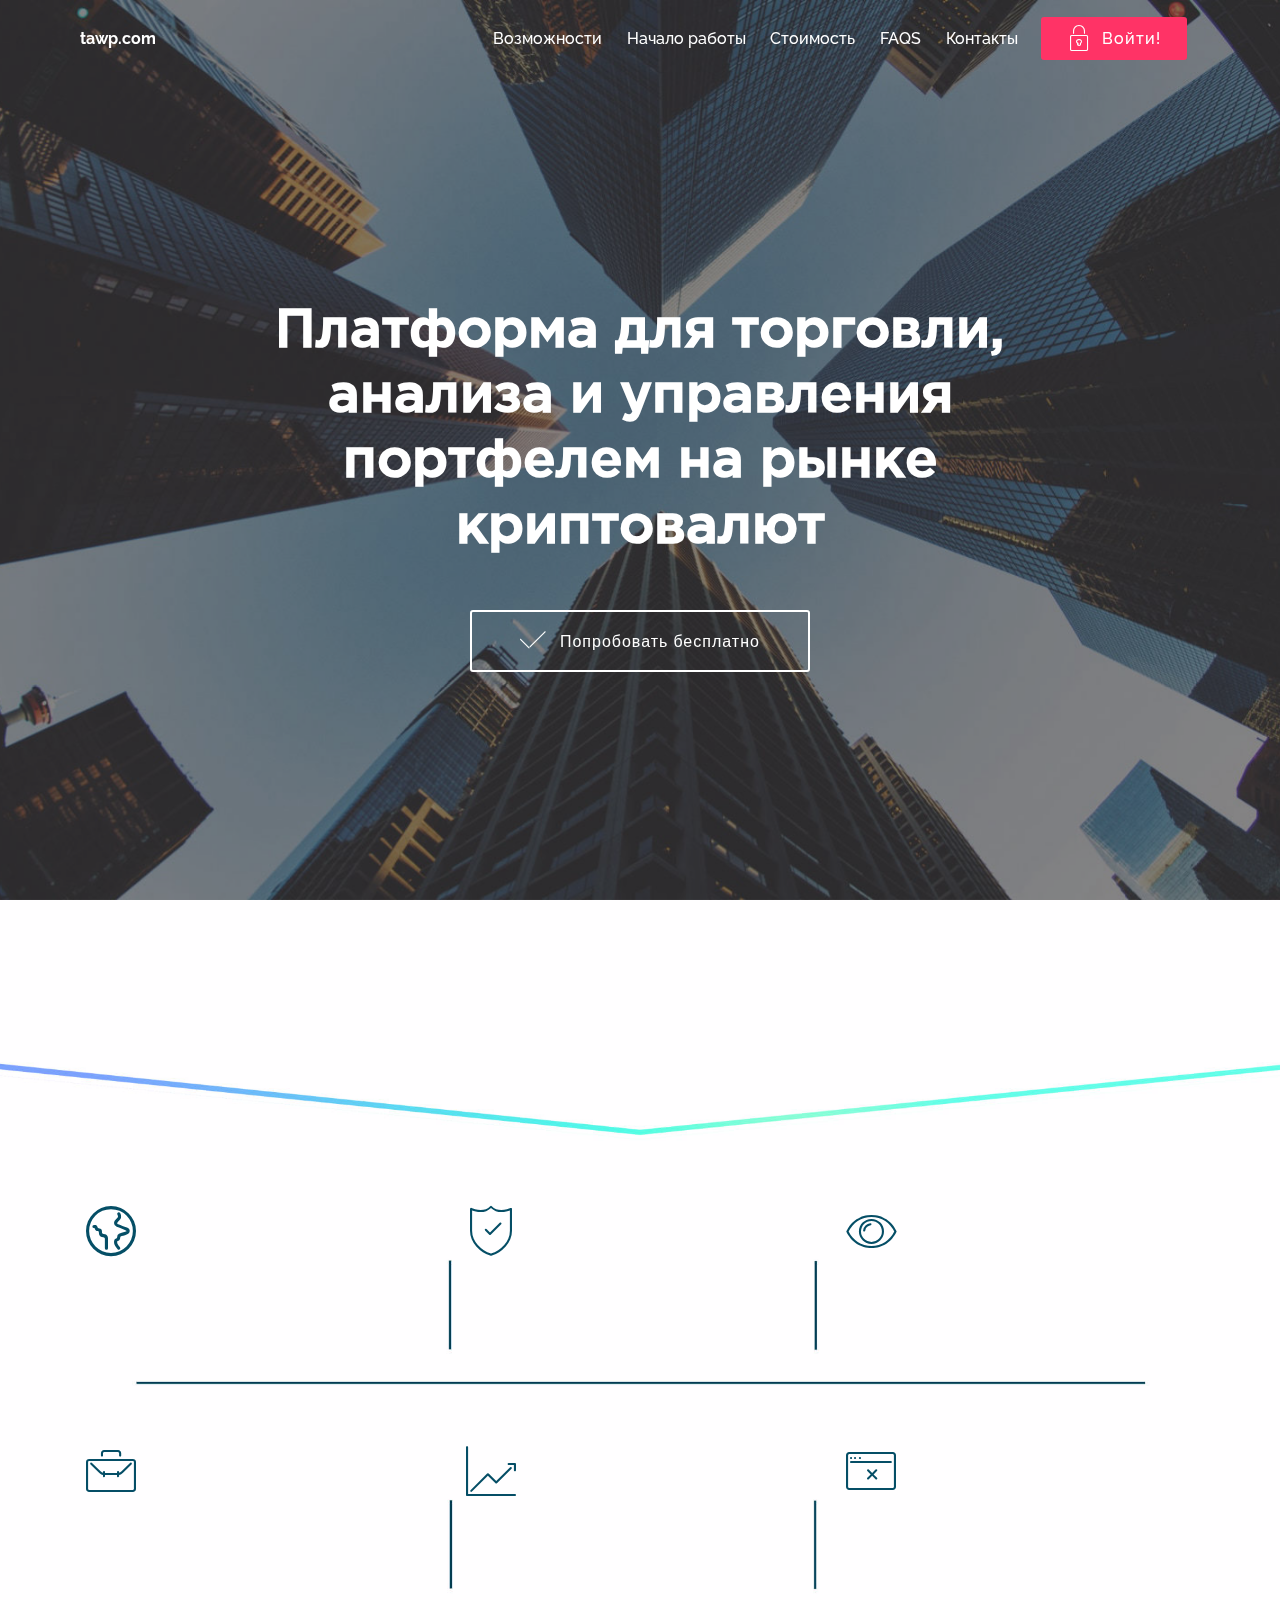
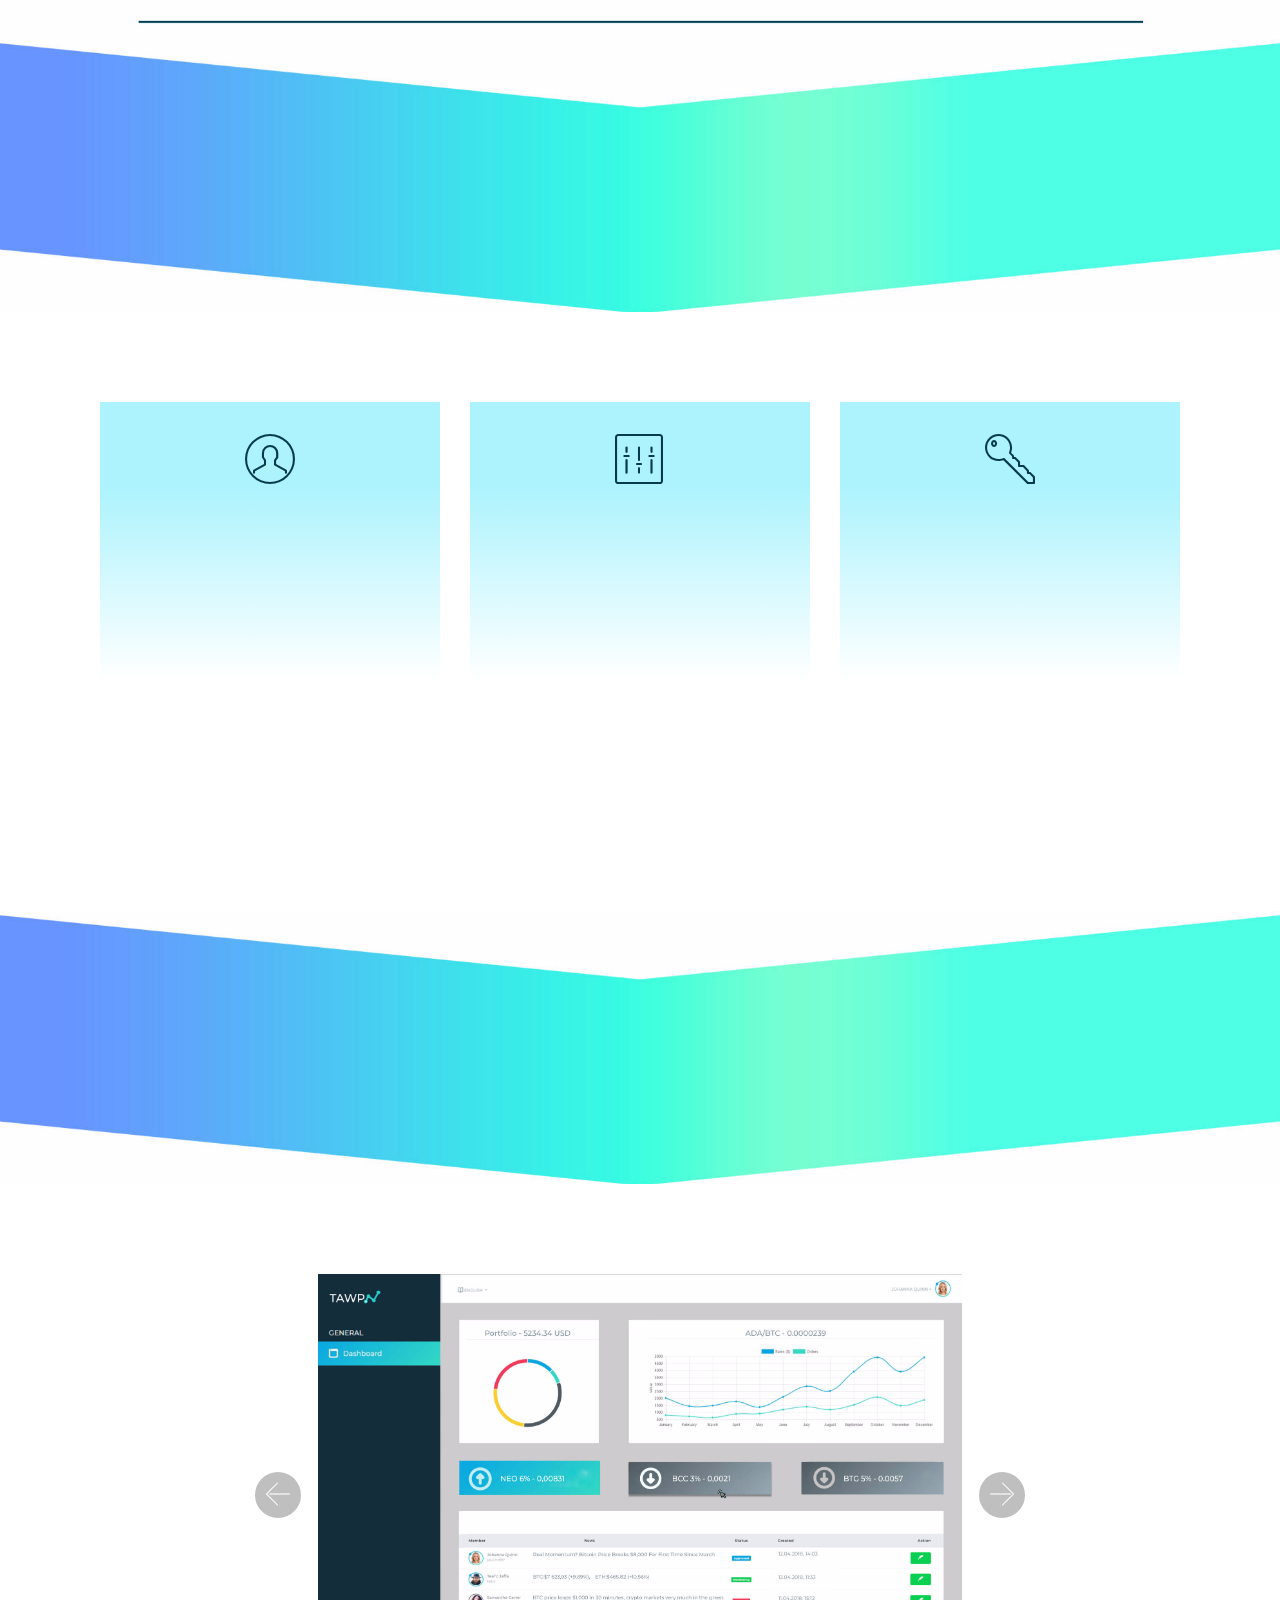
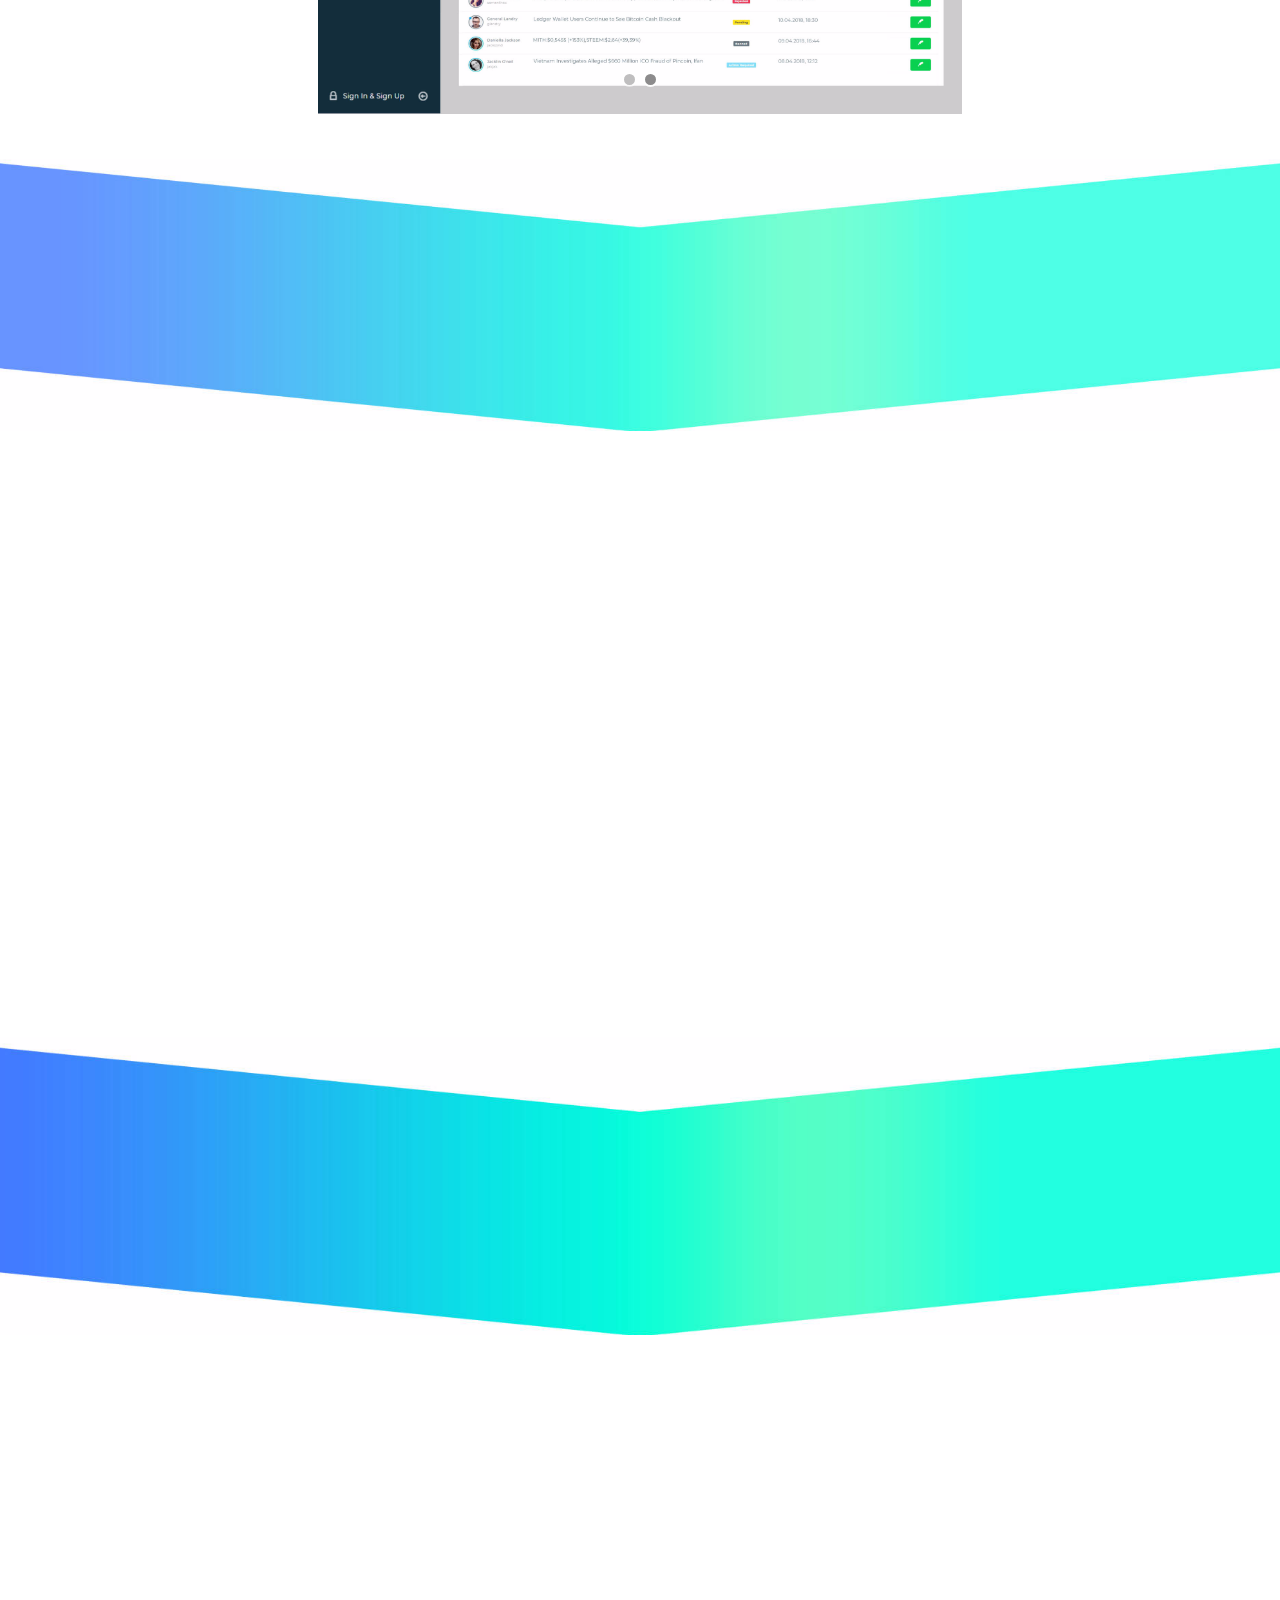
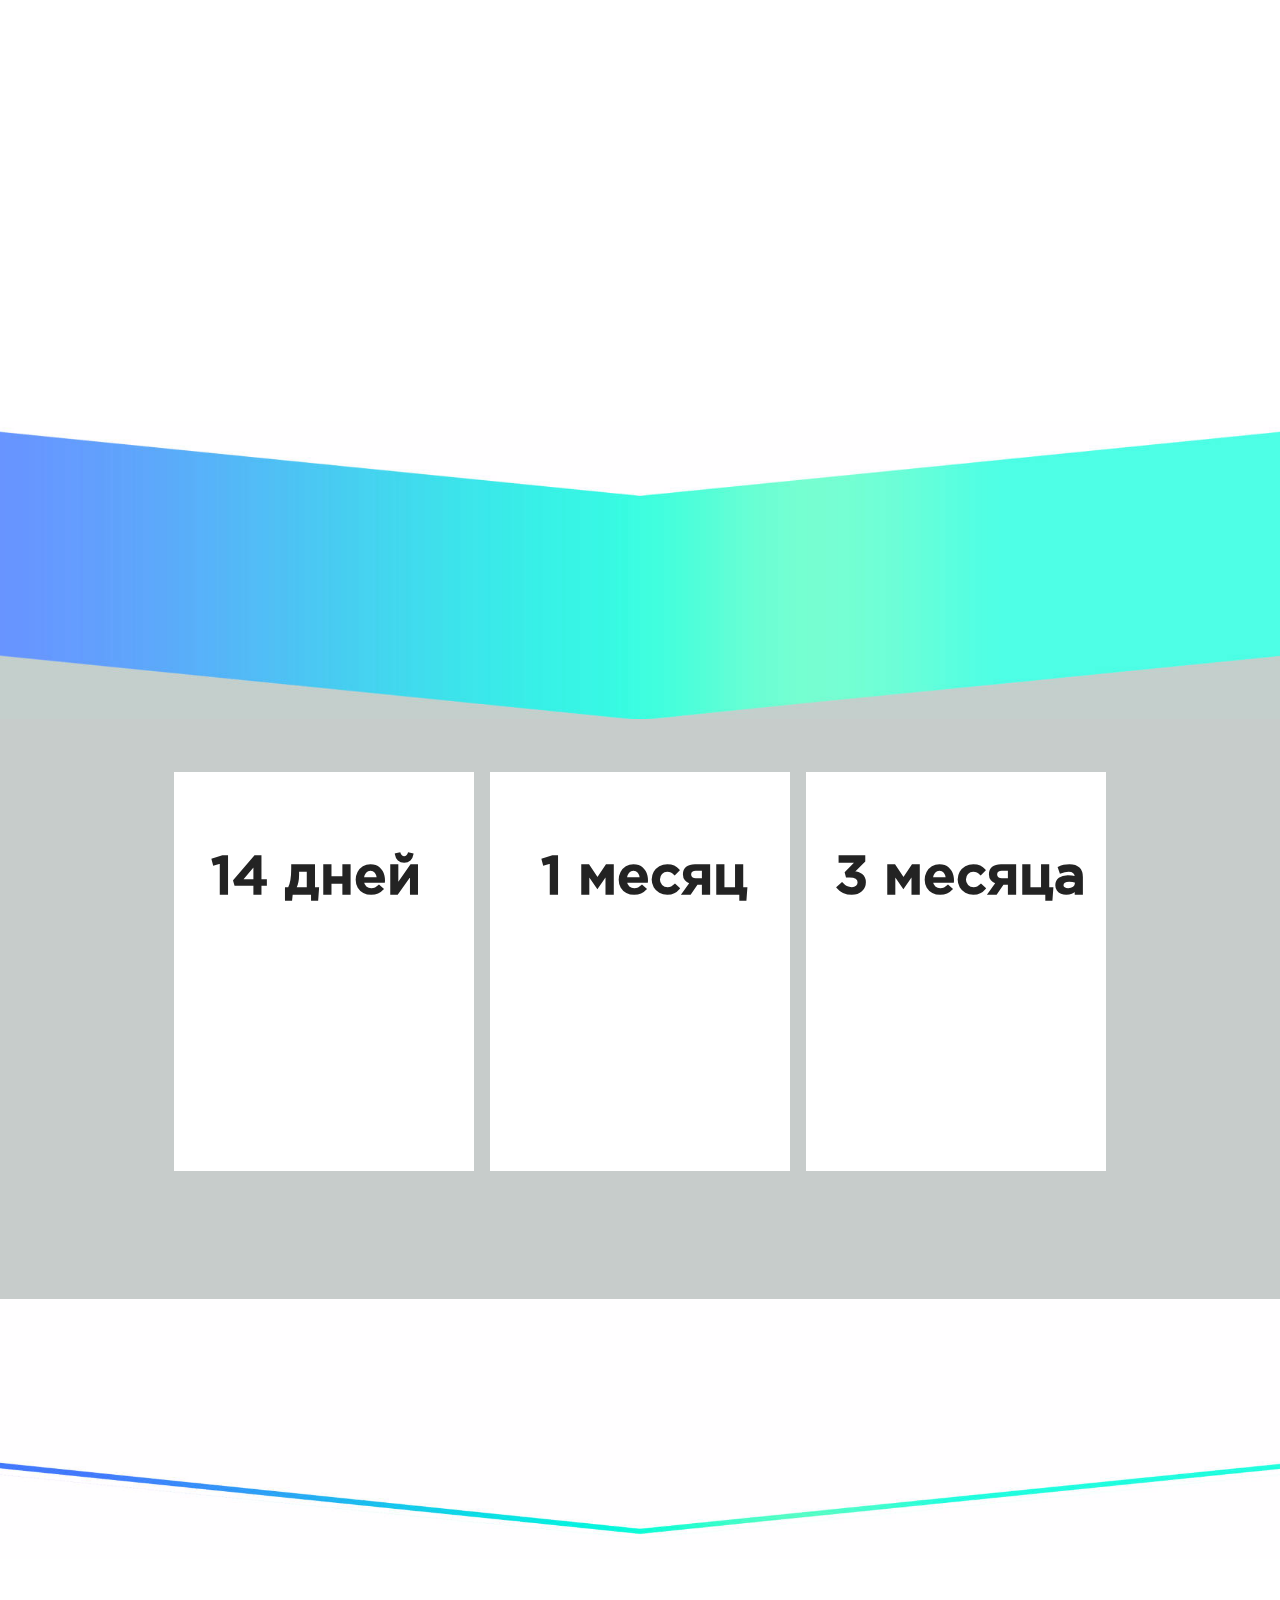
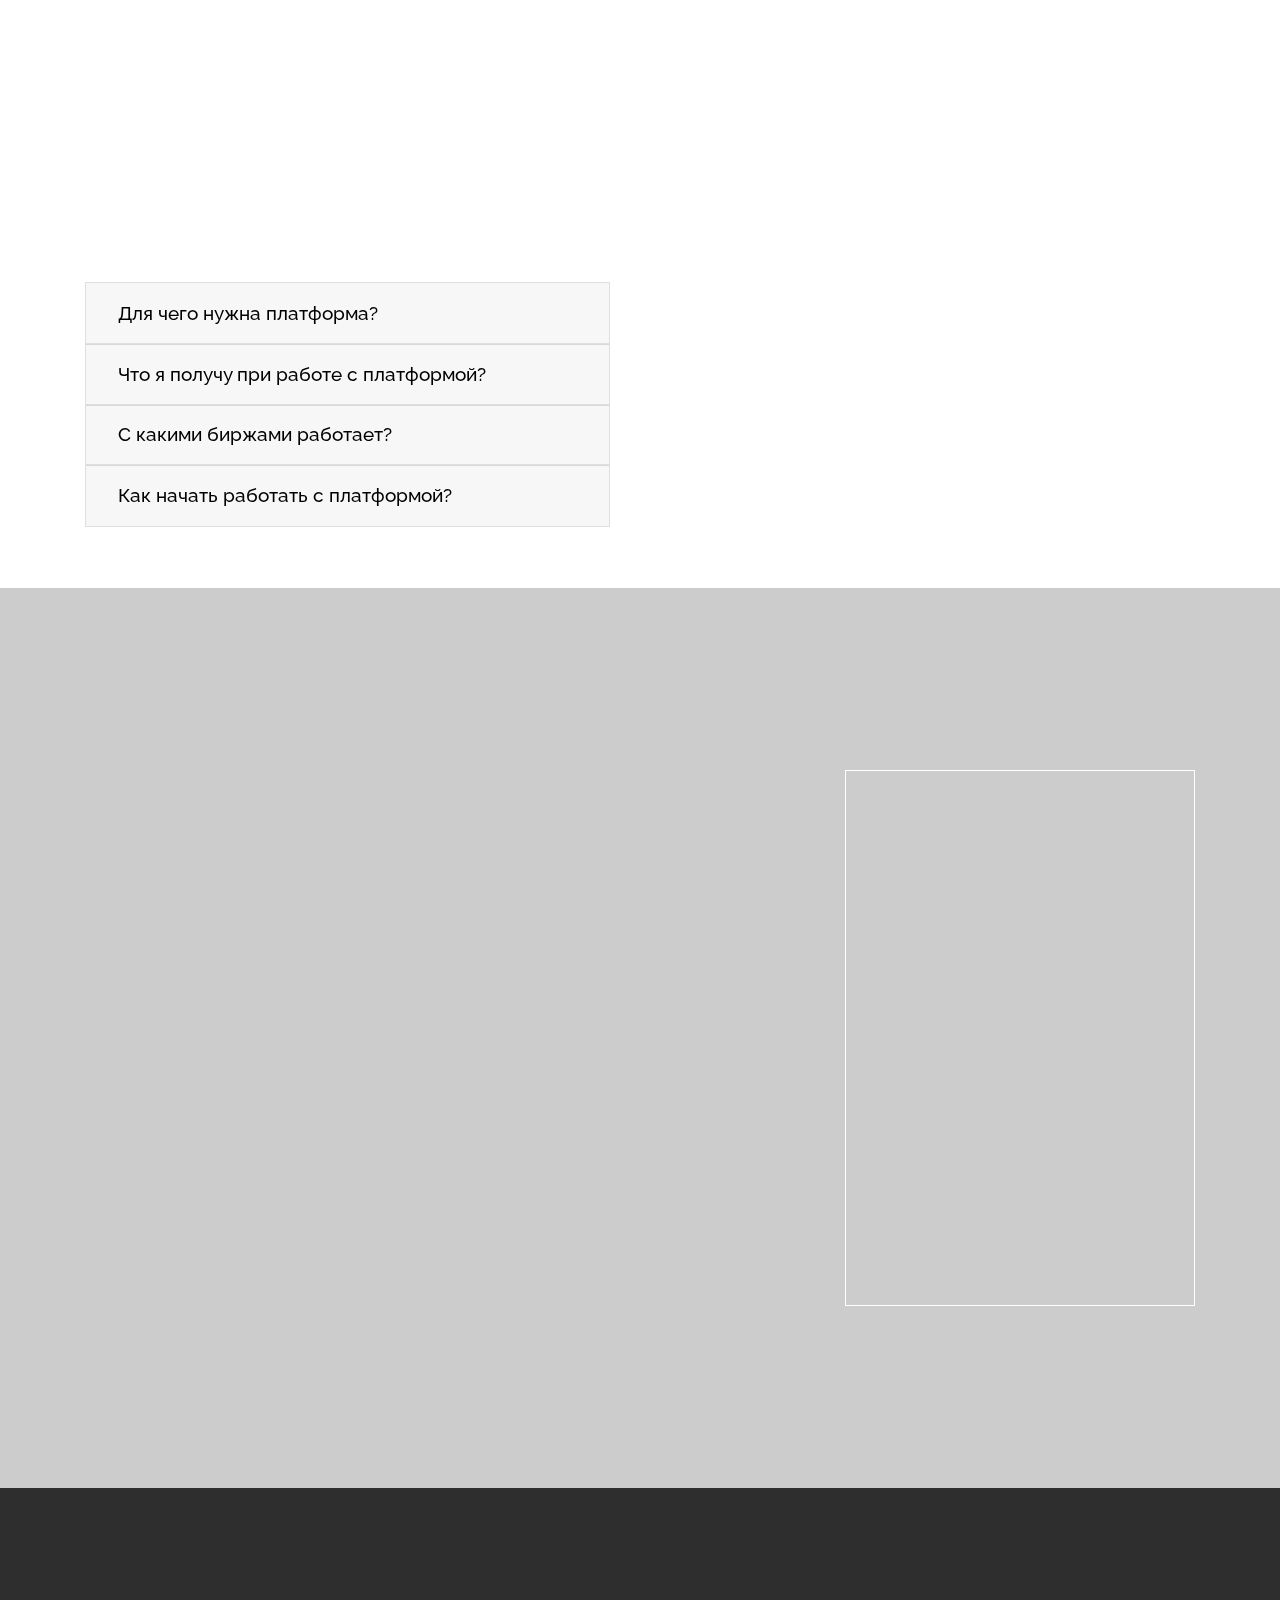
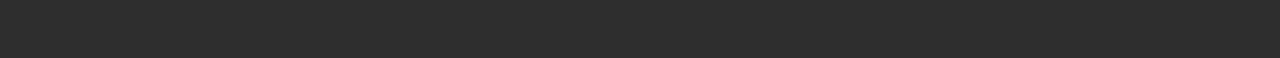
==== commit c1a428e7: "create github pages" ====
--- a/index.html
+++ b/index.html
@@ -51,15 +51,15 @@
                     <a class="nav-link link text-white display-4" href="https://mobirise.com">
                         <br></a>
                 </li>
-                <li class="nav-item"><a class="nav-link link text-white display-4" href="https://mobirise.com">Возможности&nbsp;</a></li><li class="nav-item"><a class="nav-link link text-white display-4" href="https://mobirise.com">Начало работы&nbsp;</a></li><li class="nav-item"><a class="nav-link link text-white display-4" href="https://mobirise.com">Стоимость&nbsp;</a></li><li class="nav-item"><a class="nav-link link text-white display-4" href="https://mobirise.com">FAQS&nbsp;</a></li><li class="nav-item"><a class="nav-link link text-white display-4" href="https://mobirise.com">Контакты</a></li></ul>
-            <div class="navbar-buttons mbr-section-btn"><a class="btn btn-sm btn-secondary display-4" href="https://mobirise.com"><span class="mbri-lock mbr-iconfont mbr-iconfont-btn"></span>
+                <li class="nav-item"><a class="nav-link link text-white display-4" href="index.html#content5-p">Возможности&nbsp;</a></li><li class="nav-item"><a class="nav-link link text-white display-4" href="index.html#content5-x">Начало работы&nbsp;</a></li><li class="nav-item"><a class="nav-link link text-white display-4" href="index.html#content5-19">Стоимость&nbsp;</a></li><li class="nav-item"><a class="nav-link link text-white display-4" href="index.html#content5-1c">FAQS&nbsp;</a></li><li class="nav-item"><a class="nav-link link text-white display-4" href="index.html#header15-23">Контакты</a></li></ul>
+            <div class="navbar-buttons mbr-section-btn"><a class="btn btn-sm btn-secondary display-4" href="https://bigbaddaboom.github.io/TAWP/"><span class="mbri-lock mbr-iconfont mbr-iconfont-btn"></span>
                     Войти!
                 </a></div>
         </div>
     </nav>
 </section>
 
-<section class="engine"><a href="https://mobirise.ws/e">best website maker software</a></section><section class="header8 cid-qPBL9GPHu8 mbr-fullscreen mbr-parallax-background" id="header8-h">
+<section class="engine"><a href="https://mobirise.ws/f">simple website maker</a></section><section class="header8 cid-qPBL9GPHu8 mbr-fullscreen mbr-parallax-background" id="header8-h">
 
     
 
@@ -69,7 +69,7 @@
     <div class="container align-center">
         <div class="row justify-content-md-center">
             <div class="mbr-white col-md-10">
-                <h1 class="mbr-section-title align-center py-2 mbr-bold mbr-fonts-style display-1"><br><br>Платформа для торговли, анализа и управления портфелем на рынке криптовалют</h1>
+                <h1 class="mbr-section-title align-center py-2 mbr-bold mbr-fonts-style display-1"><br>Платформа для торговли, анализа и управления портфелем на рынке криптовалют</h1>
                 <p class="mbr-text align-center py-2 mbr-fonts-style display-5"></p>
                 
                 
@@ -823,7 +823,7 @@
     <div class="form-container">
         <div class="media-container-column" data-form-type="formoid">
             <div data-form-alert="" hidden="" class="align-center">Спасибо за заполнение анкеты!</div>
-            <form class="mbr-form" action="https://mobirise.com/" method="post" data-form-title="Mobirise Form"><input type="hidden" name="email" data-form-email="true" value="g1ezxHsIpP0JtFcaQlQz1tFej/iGUny5KnCQkX0mRUC4ymGRXZLjOv9qMcce7UHQI/USTfO7EYM5gyuQjw1+QlCyfBEYQxKaer1HYPM08RxRV9Hi+sLdIs/MUWnAoD6n" data-form-field="Email">
+            <form class="mbr-form" action="https://mobirise.com/" method="post" data-form-title="Mobirise Form"><input type="hidden" name="email" data-form-email="true" value="v7jalxSvt0uzI57XLk421DgX9ts0SfrKRBQdYStiIUQwcTH9I6jX2Cb9uIwQw8GAf6A5NwwwnOvRfXHVAh66zooRvuuOyG9vxVY5ePDDOS1uWkdAwjf1qs0gCOZJSETO" data-form-field="Email">
                 <div data-for="name">
                     <div class="form-group">
                         <input type="text" class="form-control px-3" name="name" data-form-field="Name" placeholder="Name" required="" id="name-header15-23">
--- a/assets/mobirise/css/mbr-additional.css
+++ b/assets/mobirise/css/mbr-additional.css
@@ -2414,7 +2414,7 @@
 .cid-qPFSzZ1Itk {
   padding-top: 90px;
   padding-bottom: 30px;
-  background-image: url("../../../assets/images/-2000x4000.jpg");
+  background-image: url("../../../assets/images/-2000x4002.jpg");
 }
 .cid-qPFSzZ1Itk .mbr-section-subtitle {
   color: #073b4c;
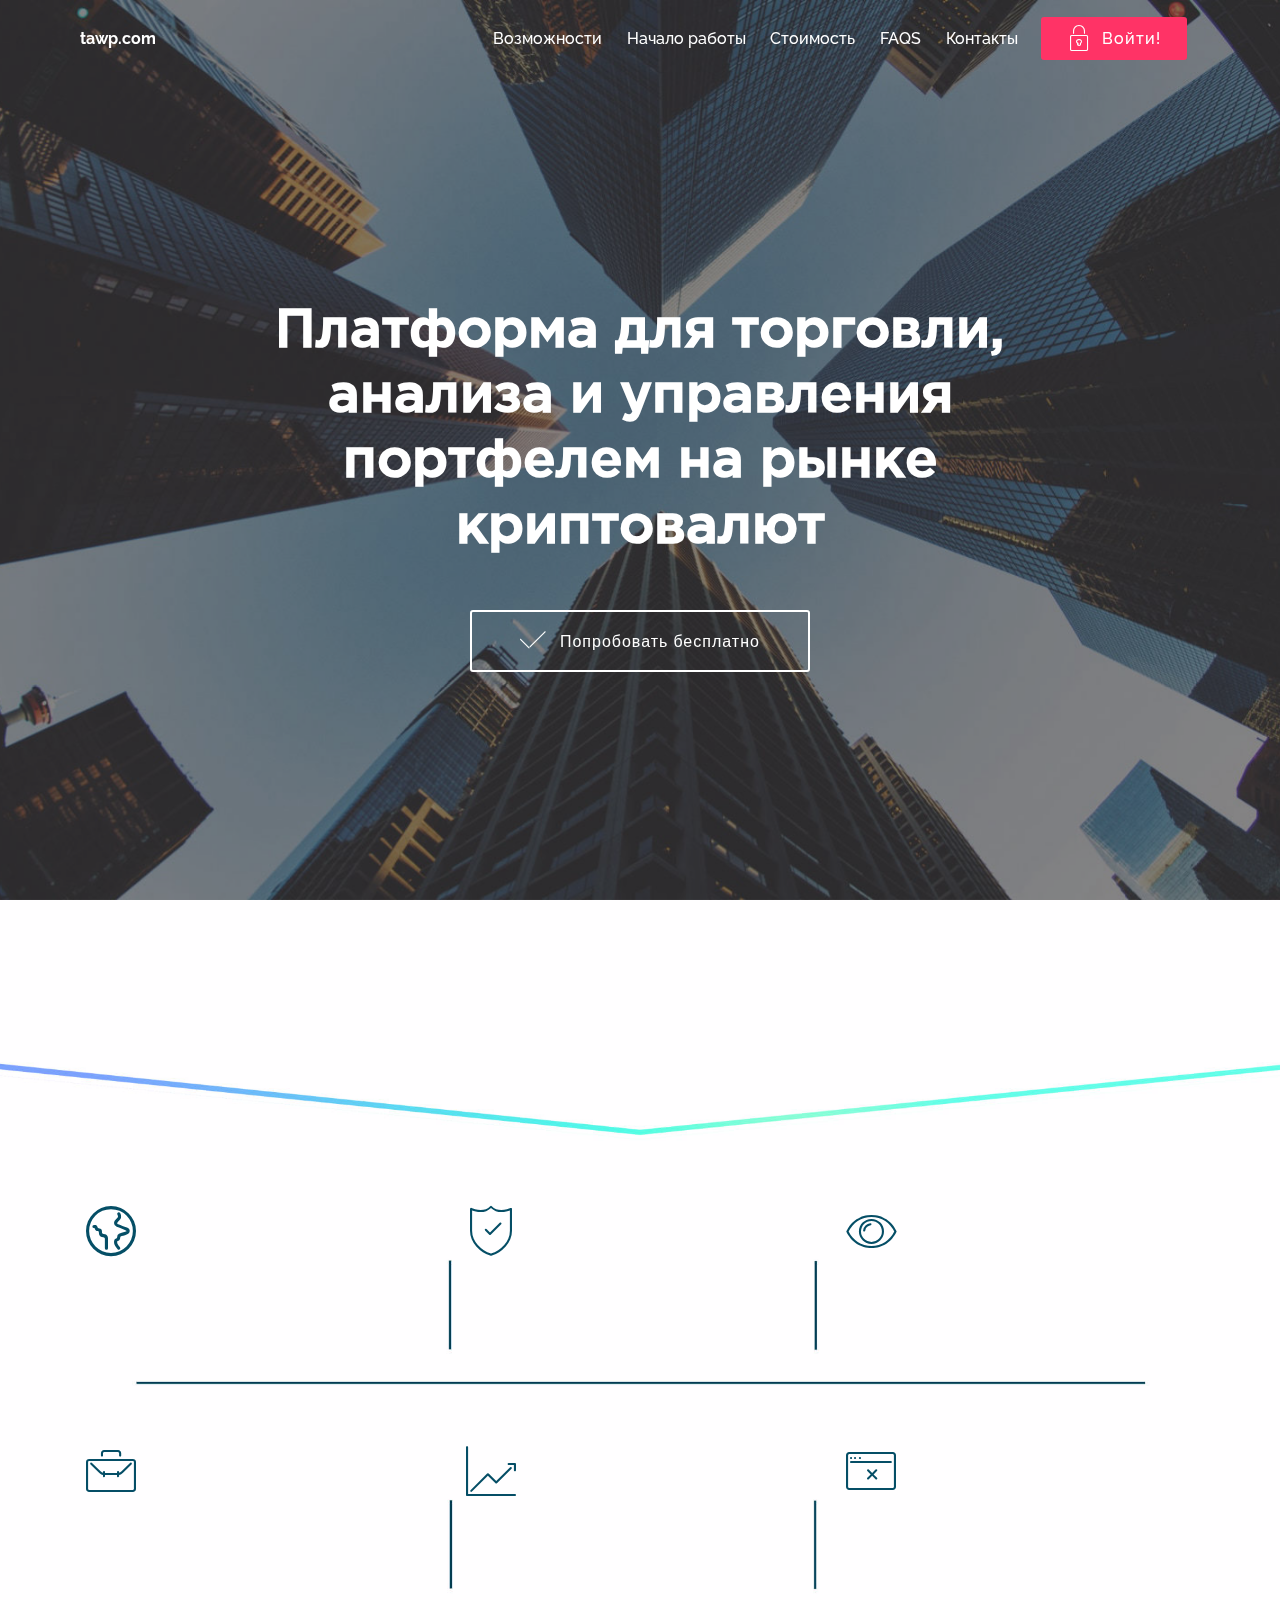
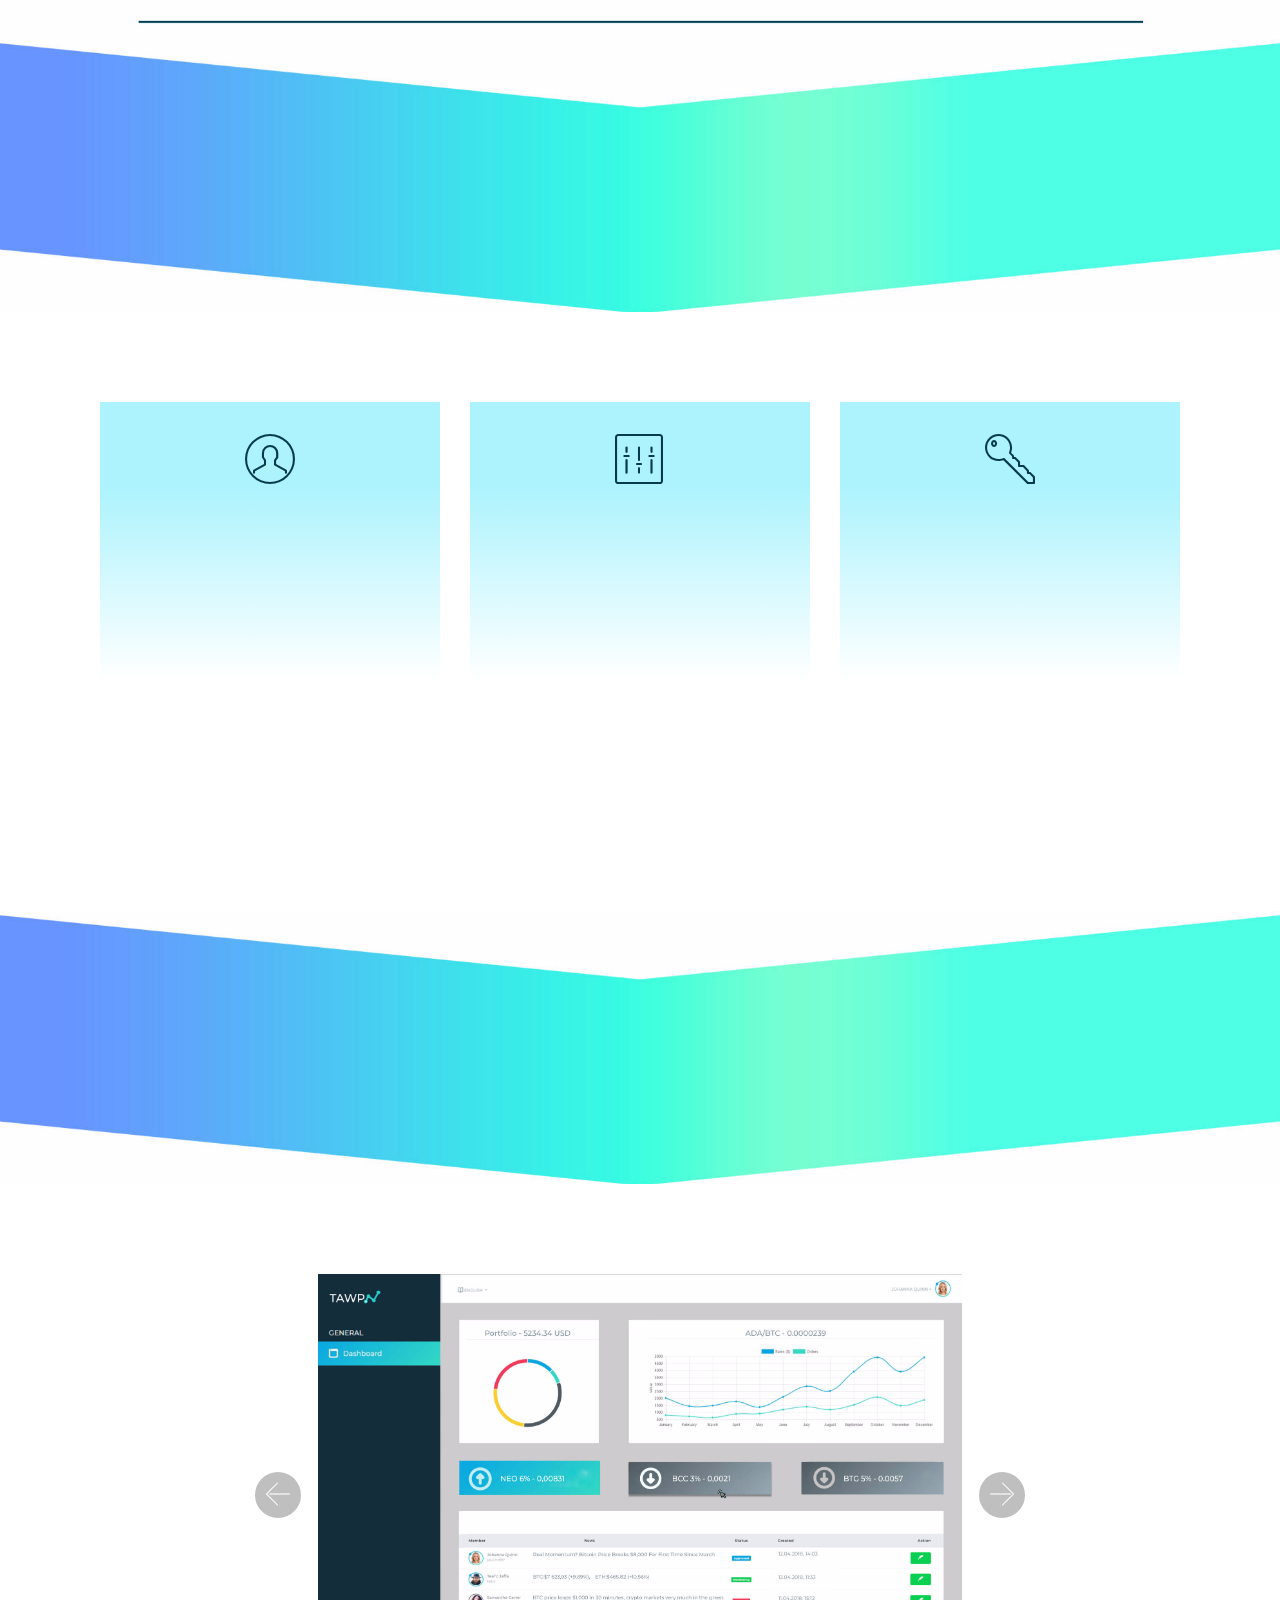
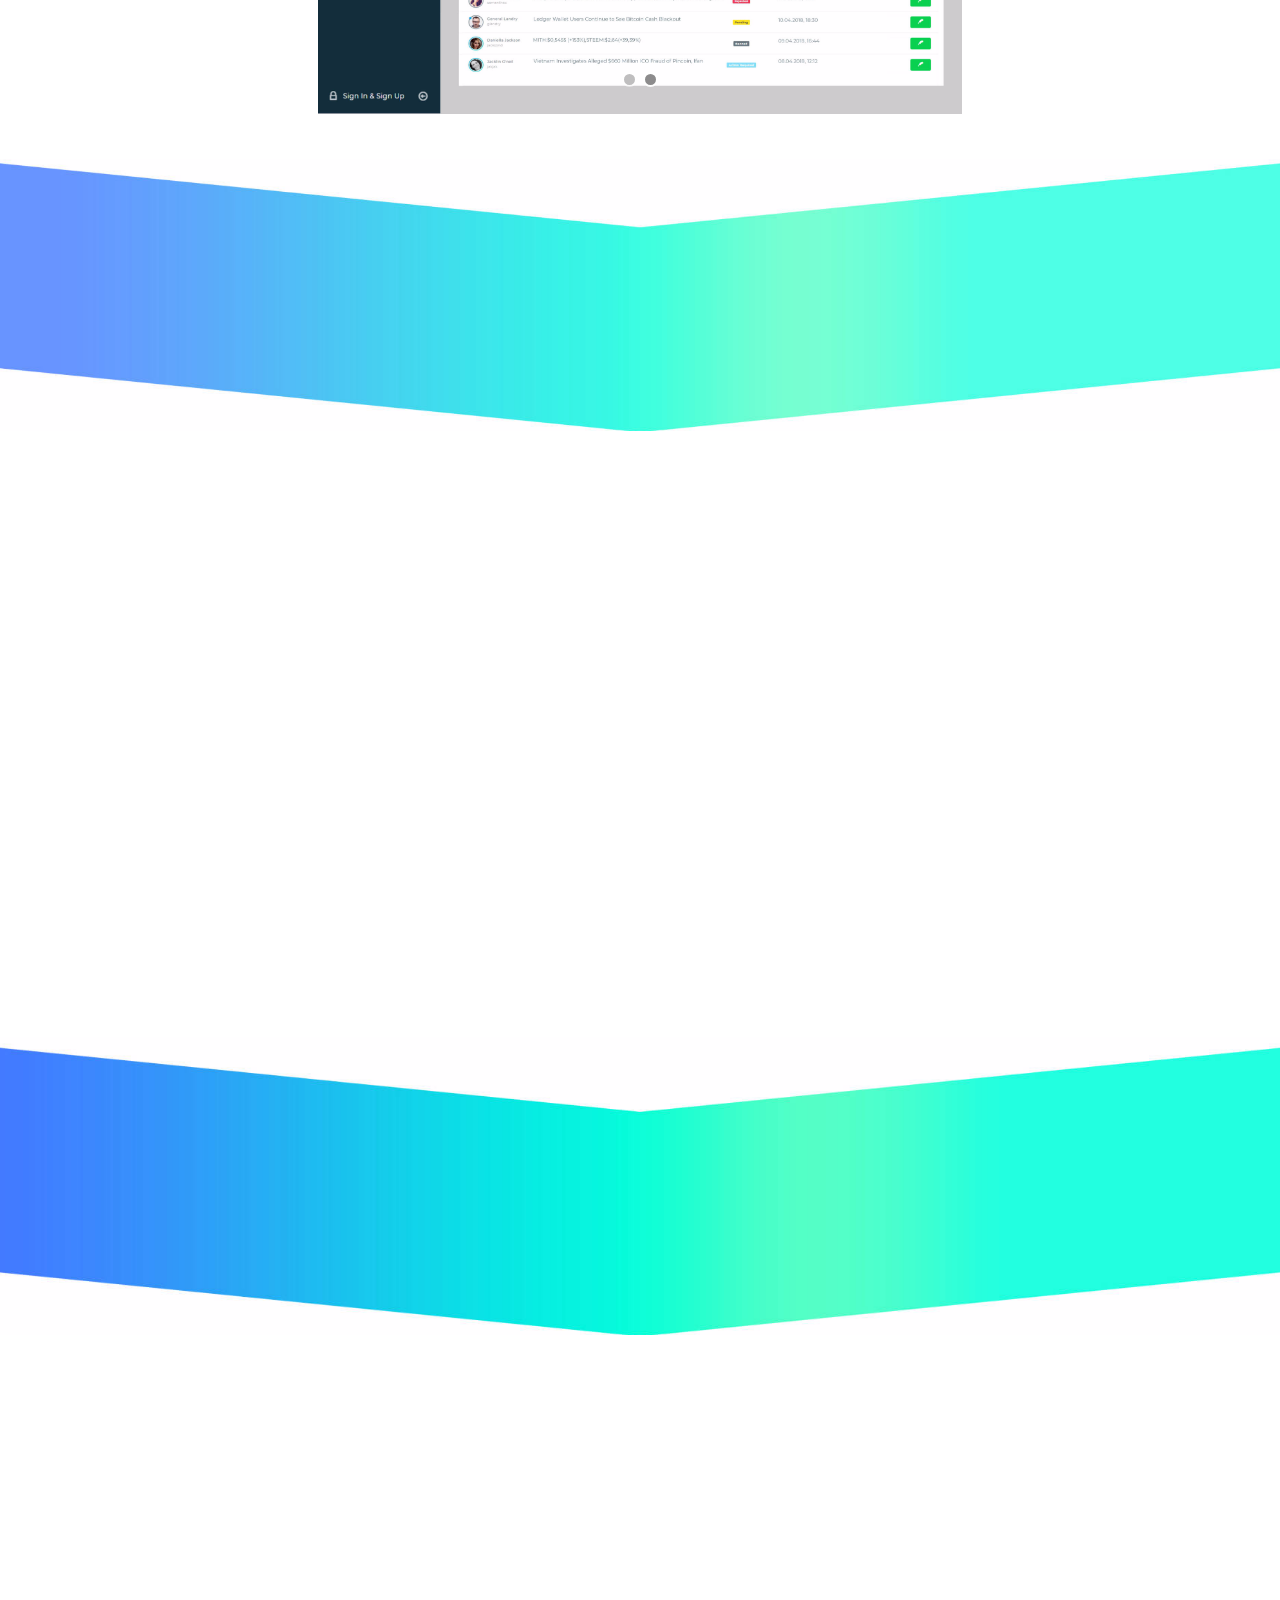
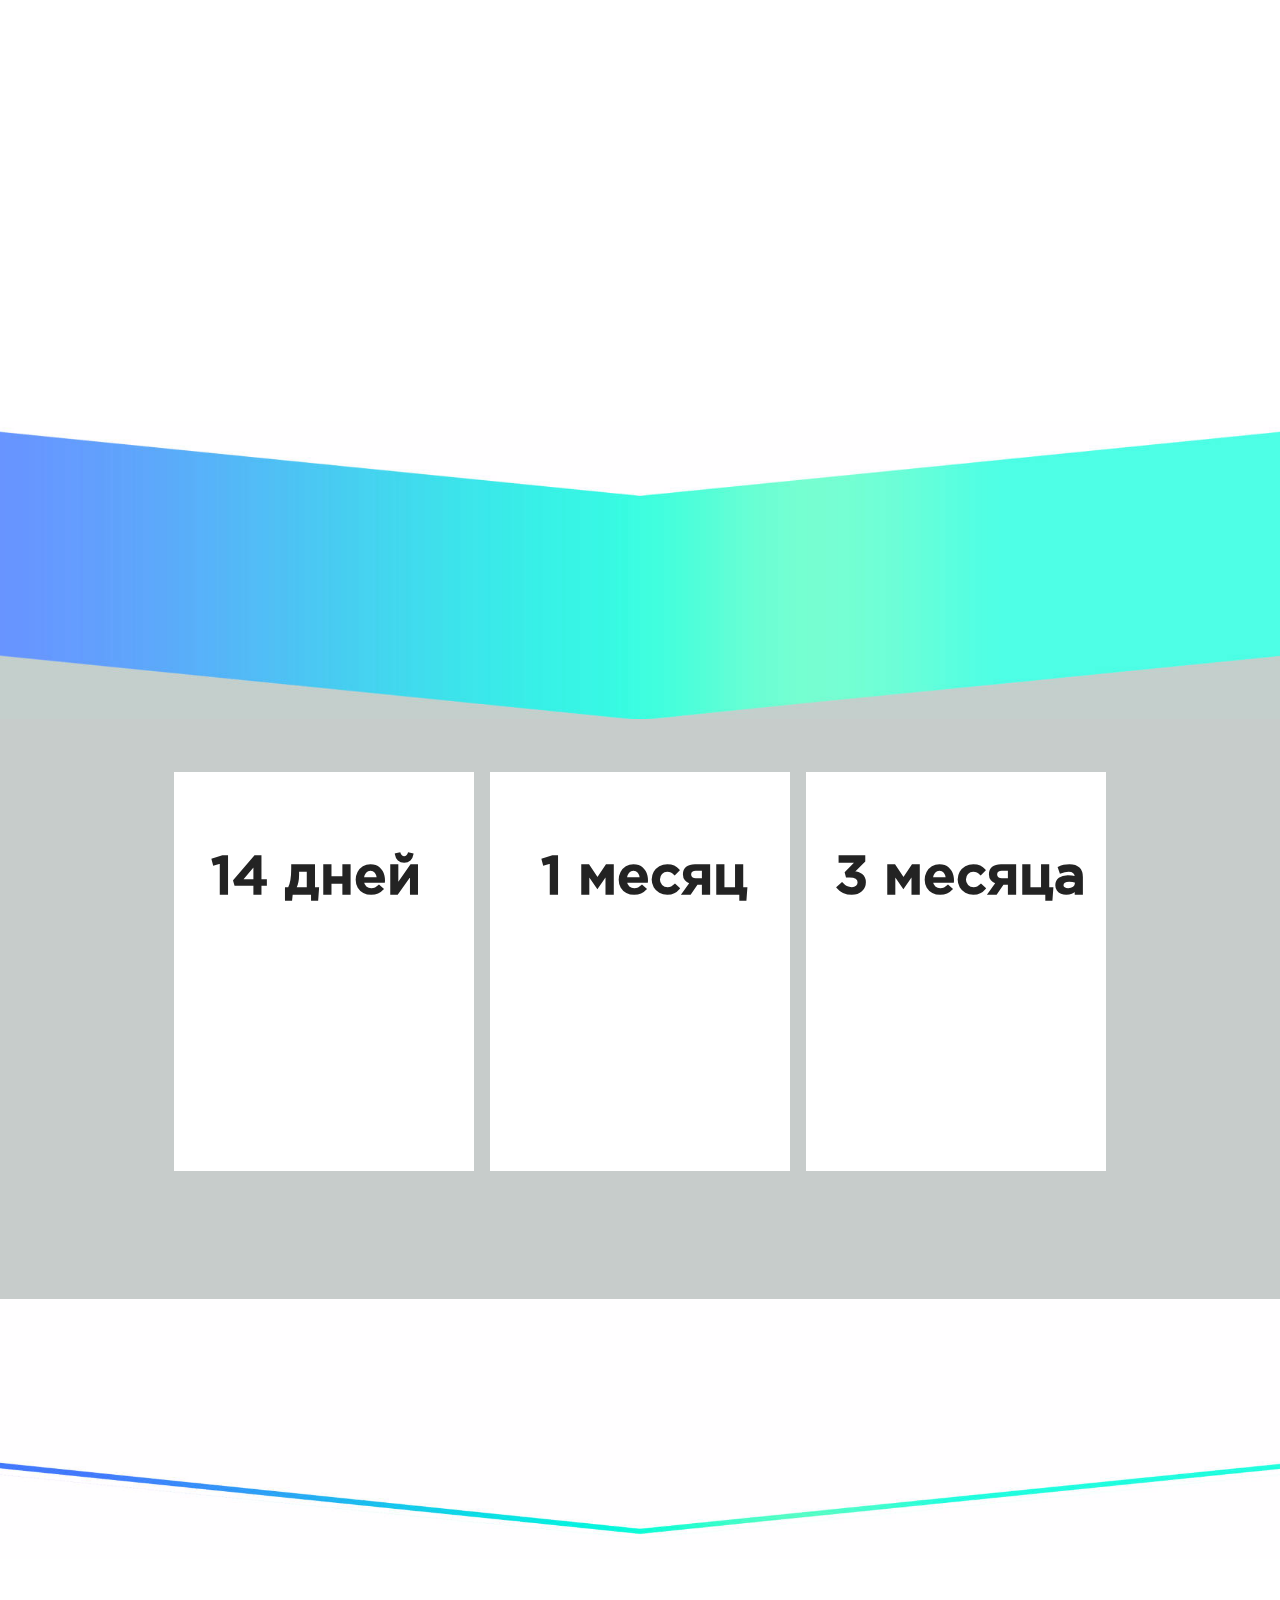
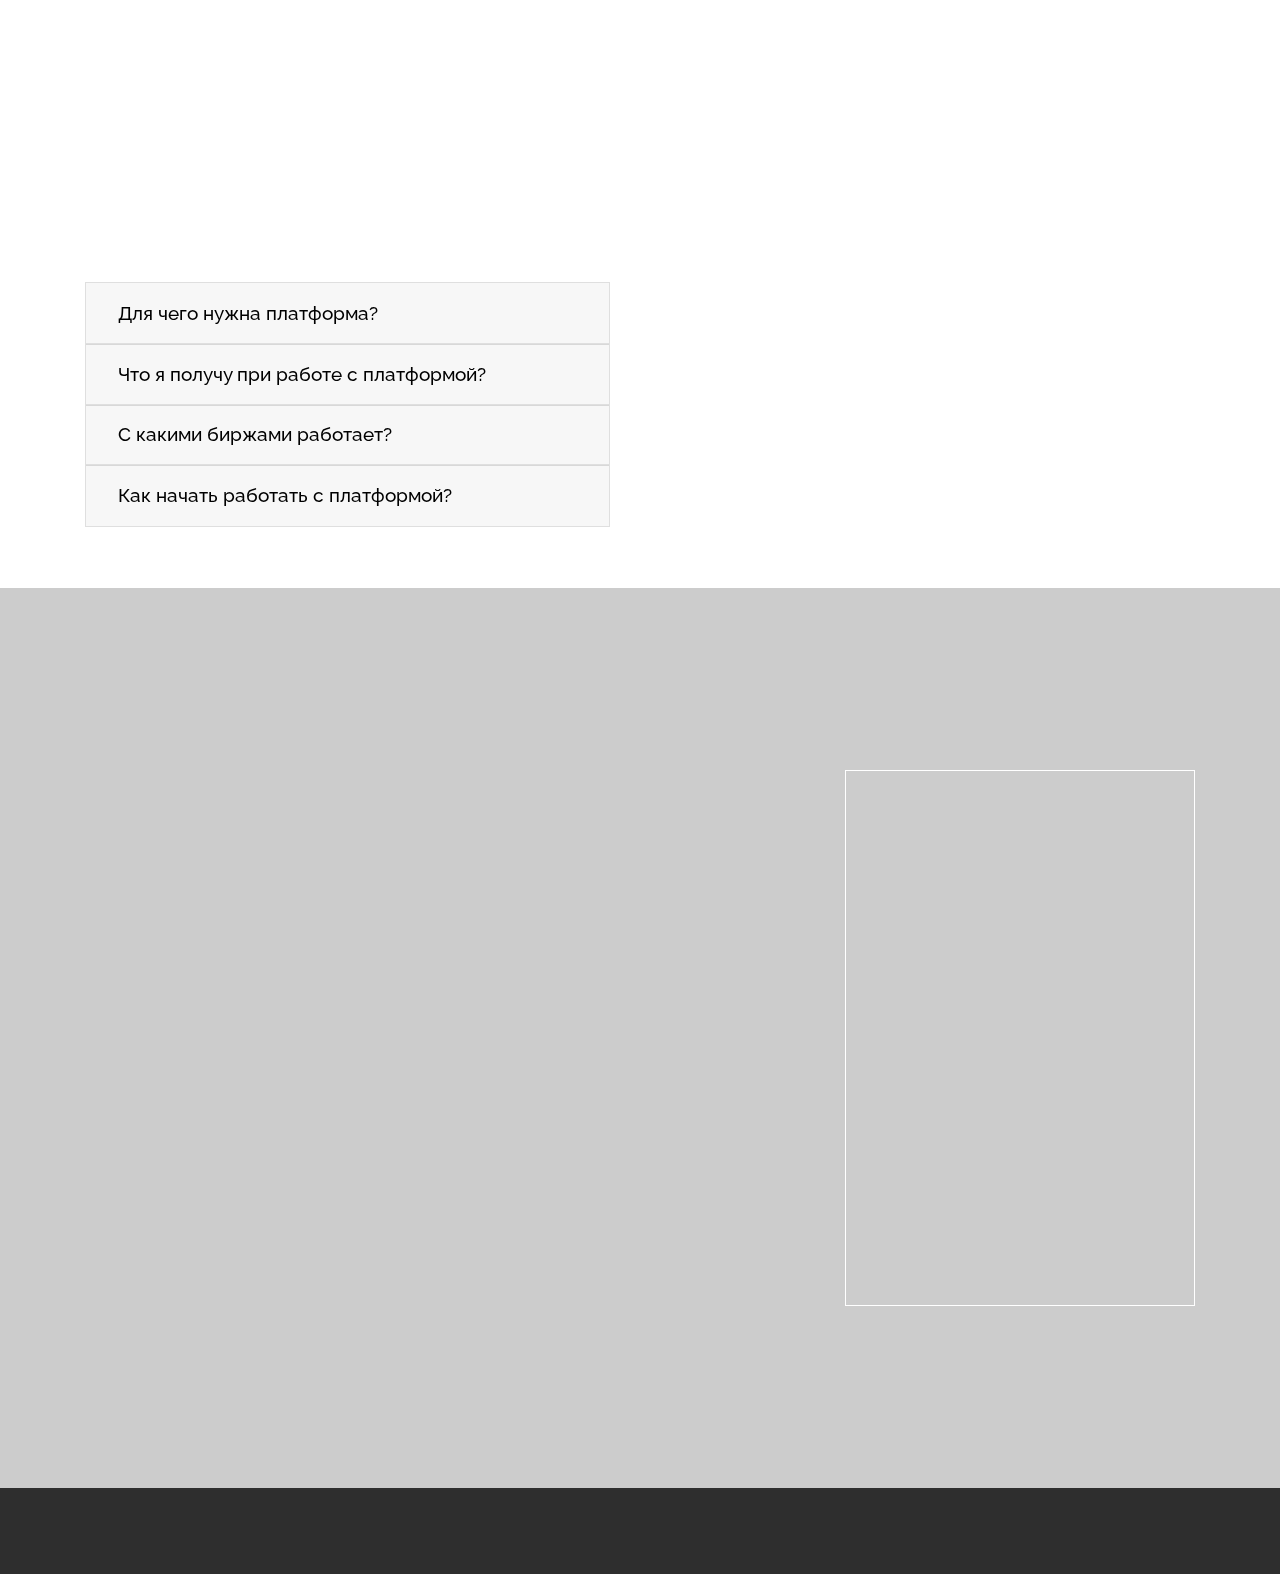
==== commit 413346db: "create github pages" ====
--- a/index.html
+++ b/index.html
@@ -59,7 +59,7 @@
     </nav>
 </section>
 
-<section class="engine"><a href="https://mobirise.ws/f">simple website maker</a></section><section class="header8 cid-qPBL9GPHu8 mbr-fullscreen mbr-parallax-background" id="header8-h">
+<section class="engine"><a href="https://mobirise.ws/i">build your own website</a></section><section class="header8 cid-qPBL9GPHu8 mbr-fullscreen mbr-parallax-background" id="header8-h">
 
     
 
@@ -823,7 +823,7 @@
     <div class="form-container">
         <div class="media-container-column" data-form-type="formoid">
             <div data-form-alert="" hidden="" class="align-center">Спасибо за заполнение анкеты!</div>
-            <form class="mbr-form" action="https://mobirise.com/" method="post" data-form-title="Mobirise Form"><input type="hidden" name="email" data-form-email="true" value="v7jalxSvt0uzI57XLk421DgX9ts0SfrKRBQdYStiIUQwcTH9I6jX2Cb9uIwQw8GAf6A5NwwwnOvRfXHVAh66zooRvuuOyG9vxVY5ePDDOS1uWkdAwjf1qs0gCOZJSETO" data-form-field="Email">
+            <form class="mbr-form" action="https://mobirise.com/" method="post" data-form-title="Mobirise Form"><input type="hidden" name="email" data-form-email="true" value="DtU07R8hDbG1ErBXSFUyQ516Tdx8UPVm0FeFwOoIzRU3M2eyo3aTPr/PWZxa/nD0r4U0hugvvREkickIJCcOw/5xZhy53pVnZtP39fgb6L8+0NBxbQ1m6xVJ09xl0OLn" data-form-field="Email">
                 <div data-for="name">
                     <div class="form-group">
                         <input type="text" class="form-control px-3" name="name" data-form-field="Name" placeholder="Name" required="" id="name-header15-23">
@@ -860,49 +860,8 @@
 
     <div class="container">
         <div class="media-container-row align-center mbr-white">
-            <div class="row row-links">
-                <ul class="foot-menu">
-                    
-                    
-                    
-                    
-                    
-                <li class="foot-menu-item mbr-fonts-style display-7">&nbsp; &nbsp; &nbsp; &nbsp; &nbsp; &nbsp; &nbsp; &nbsp; &nbsp;О нас&nbsp;</li><li class="foot-menu-item mbr-fonts-style display-7">Сервис</li><li class="foot-menu-item mbr-fonts-style display-7">Аккаунт</li><li class="foot-menu-item mbr-fonts-style display-7">Стоимость &nbsp;</li><li class="foot-menu-item mbr-fonts-style display-7">Контакты &nbsp; &nbsp; &nbsp; &nbsp; &nbsp; &nbsp; &nbsp; &nbsp; &nbsp; &nbsp;&nbsp;</li></ul>
-            </div>
-            <div class="row social-row">
-                <div class="social-list align-right pb-2">
-                    
-                    
-                    
-                    
-                    
-                    
-                <div class="soc-item">
-                        <a href="https://twitter.com/mobirise" target="_blank">
-                            <span class="socicon-twitter socicon mbr-iconfont mbr-iconfont-social"></span>
-                        </a>
-                    </div><div class="soc-item">
-                        <a href="https://www.facebook.com/pages/Mobirise/1616226671953247" target="_blank">
-                            <span class="socicon-facebook socicon mbr-iconfont mbr-iconfont-social"></span>
-                        </a>
-                    </div><div class="soc-item">
-                        <a href="https://www.youtube.com/c/mobirise" target="_blank">
-                            <span class="socicon-youtube socicon mbr-iconfont mbr-iconfont-social"></span>
-                        </a>
-                    </div><div class="soc-item">
-                        <a href="https://instagram.com/mobirise" target="_blank">
-                            <span class="socicon-instagram socicon mbr-iconfont mbr-iconfont-social"></span>
-                        </a>
-                    </div><div class="soc-item">
-                        <a href="https://plus.google.com/u/0/+Mobirise" target="_blank">
-                            <span class="socicon-googleplus socicon mbr-iconfont mbr-iconfont-social"></span>
-                        </a>
-                    </div><div class="soc-item">
-                        <a href="https://www.behance.net/Mobirise" target="_blank">
-                            <span class="socicon-behance socicon mbr-iconfont mbr-iconfont-social"></span>
-                        </a>
-                    </div></div>
-            </div>
+            
+            
             <div class="row row-copirayt">
                 <p class="mbr-text mb-0 mbr-fonts-style mbr-white align-center display-7">
                     © Copyright 2018 TAWP - все права защищены
--- a/assets/mobirise/css/mbr-additional.css
+++ b/assets/mobirise/css/mbr-additional.css
@@ -2414,7 +2414,7 @@
 .cid-qPFSzZ1Itk {
   padding-top: 90px;
   padding-bottom: 30px;
-  background-image: url("../../../assets/images/-2000x4002.jpg");
+  background-image: url("../../../assets/images/-2000x4003.jpg");
 }
 .cid-qPFSzZ1Itk .mbr-section-subtitle {
   color: #073b4c;
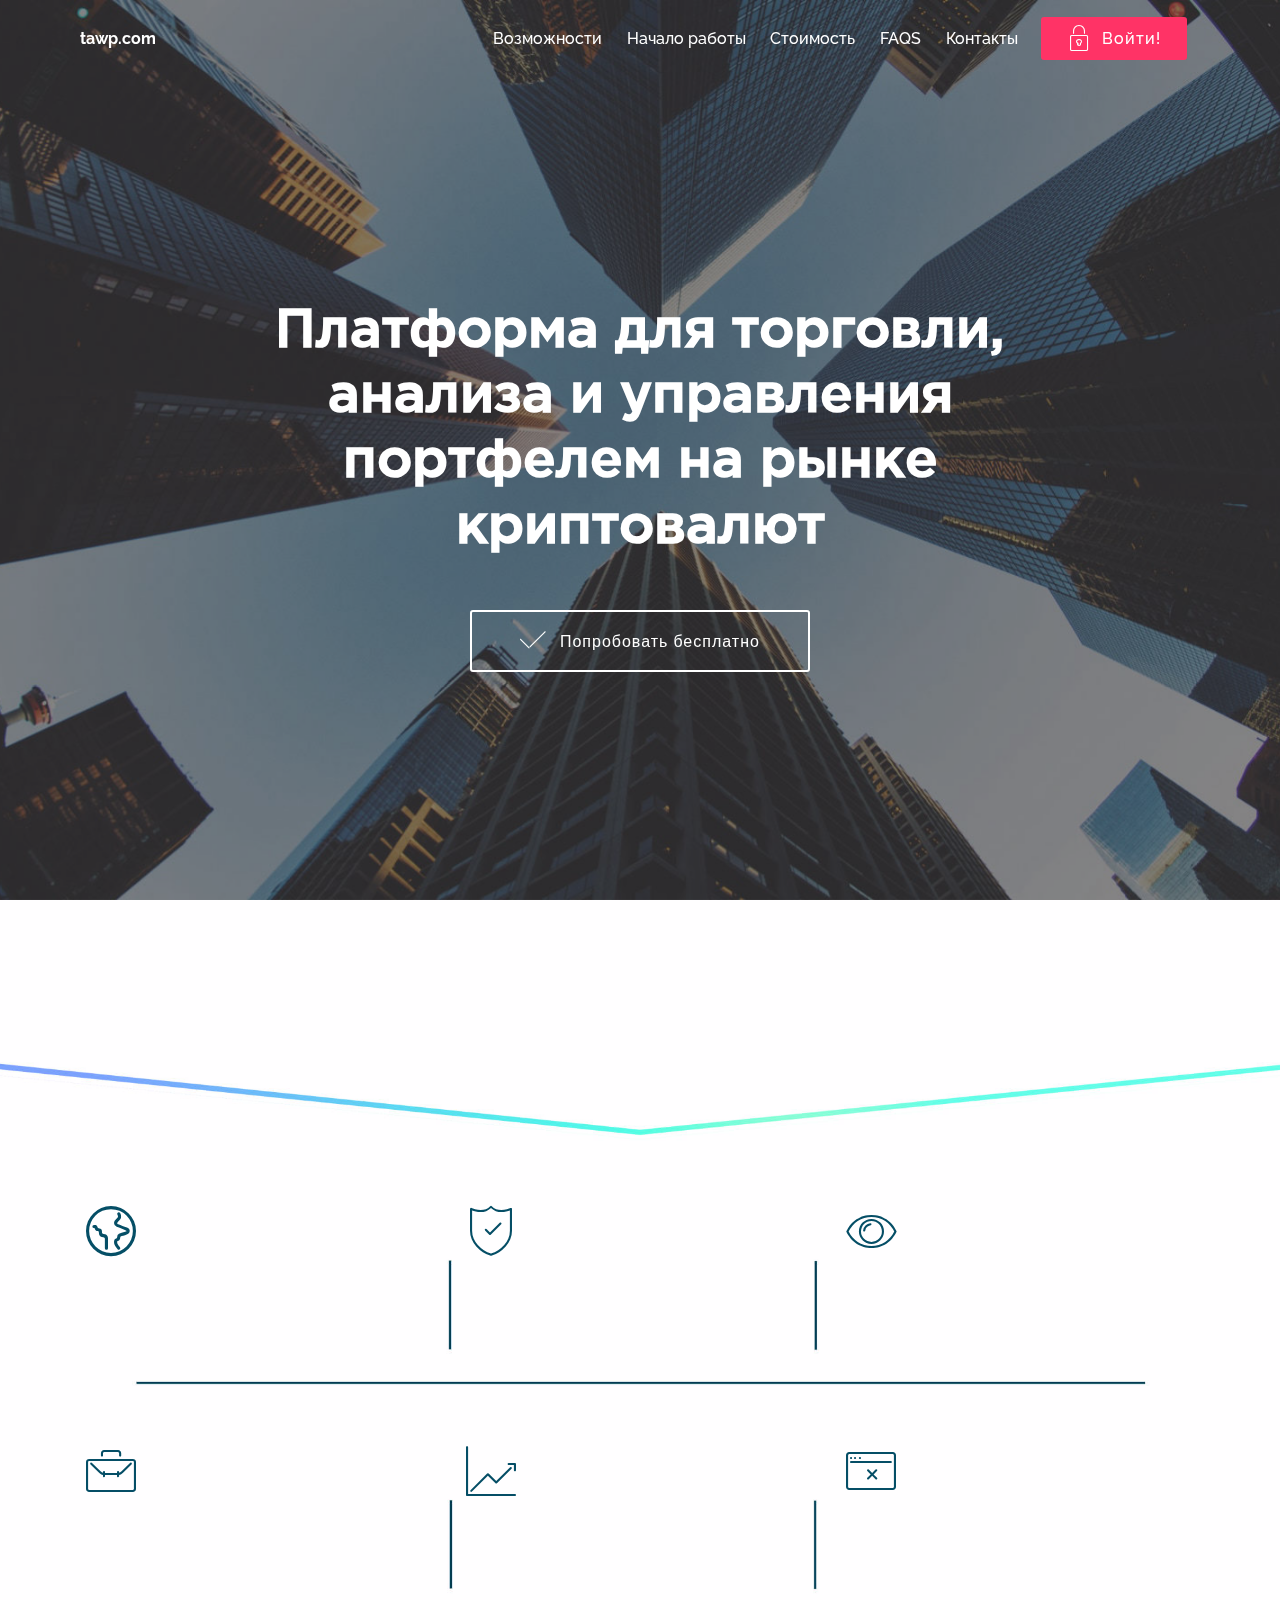
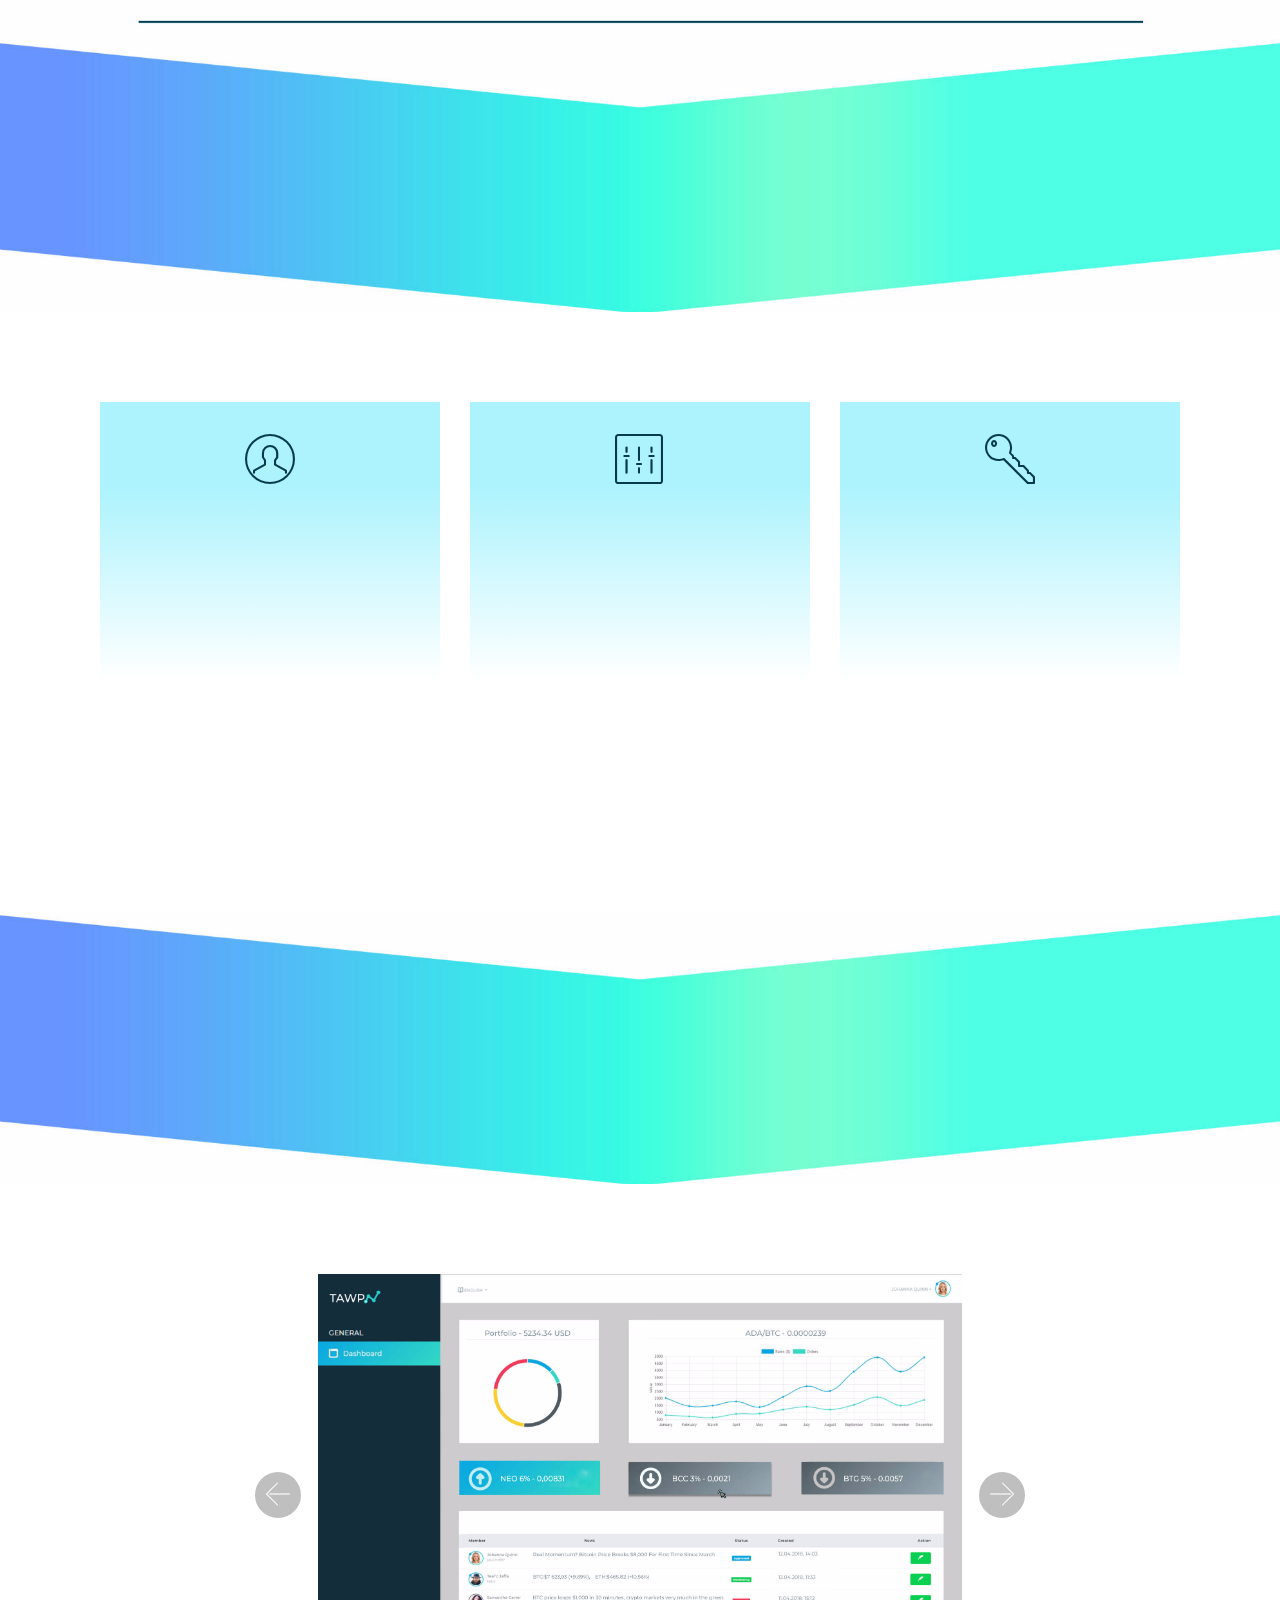
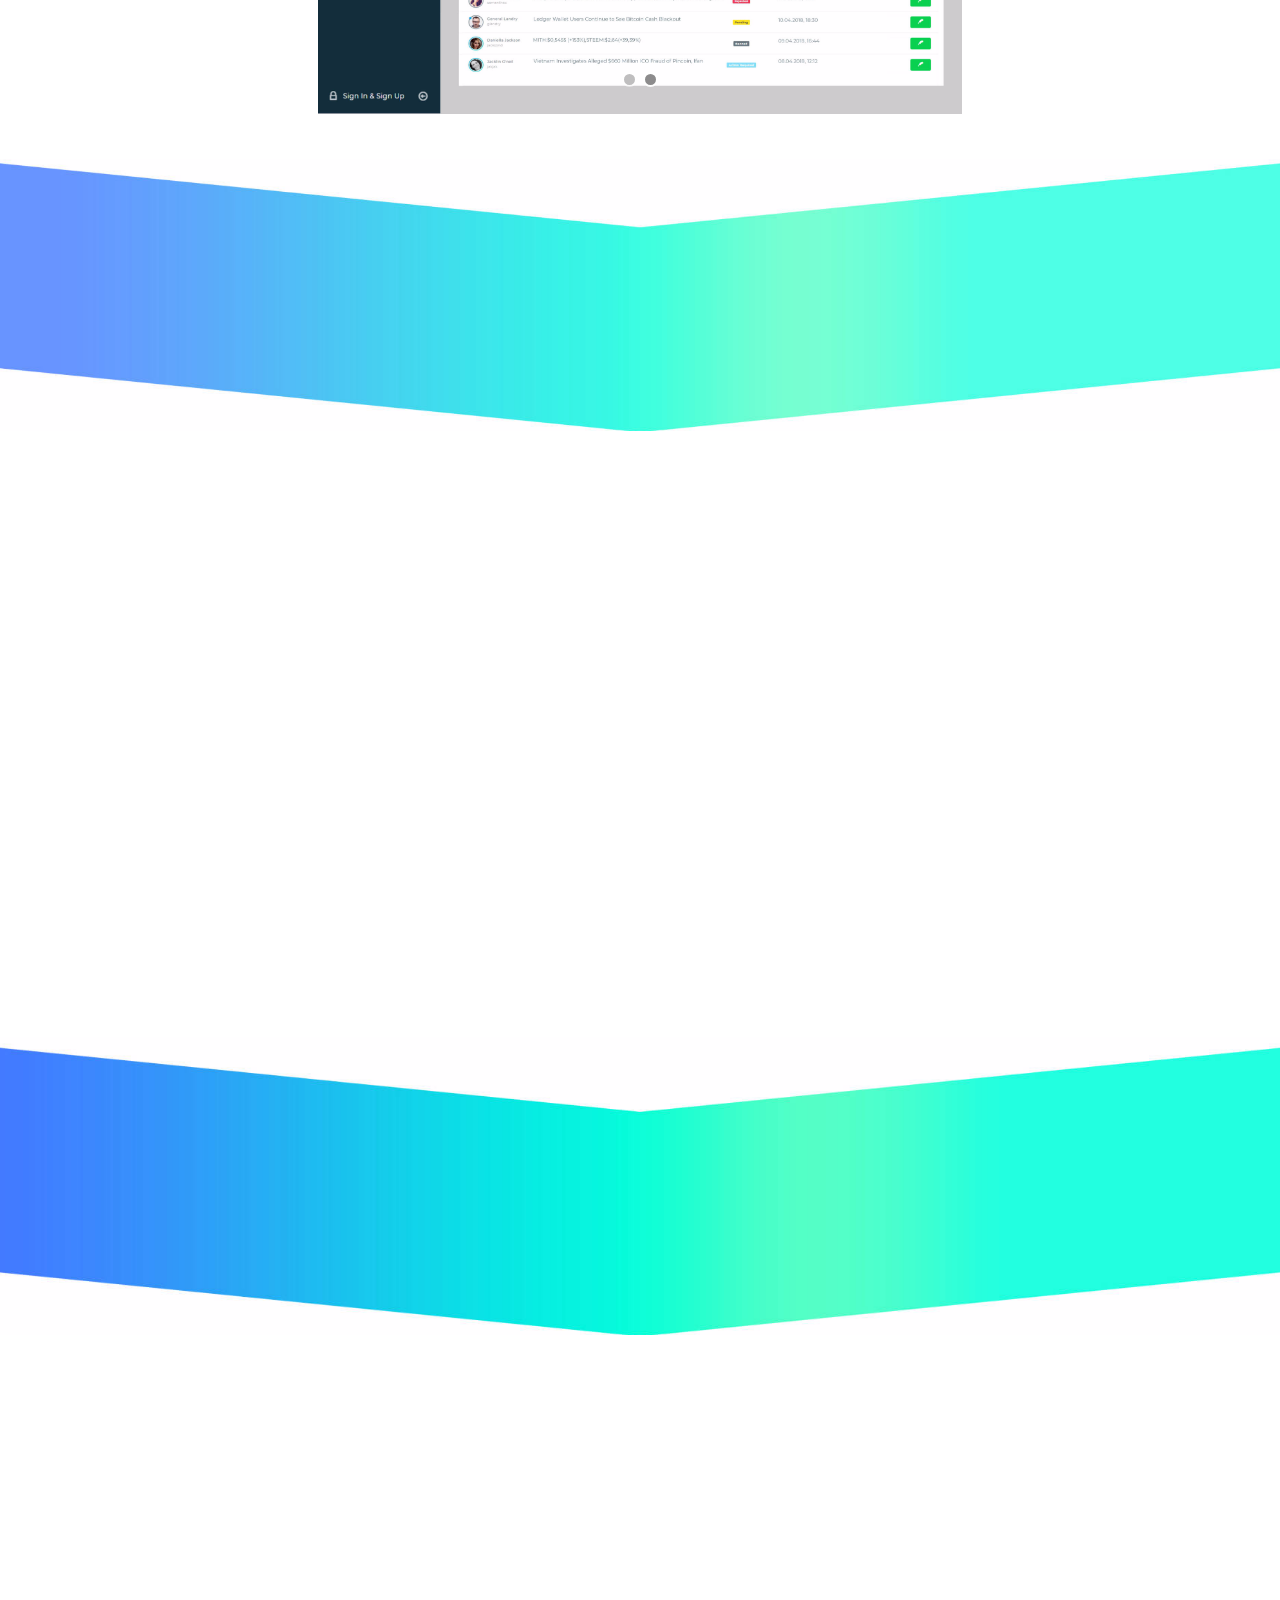
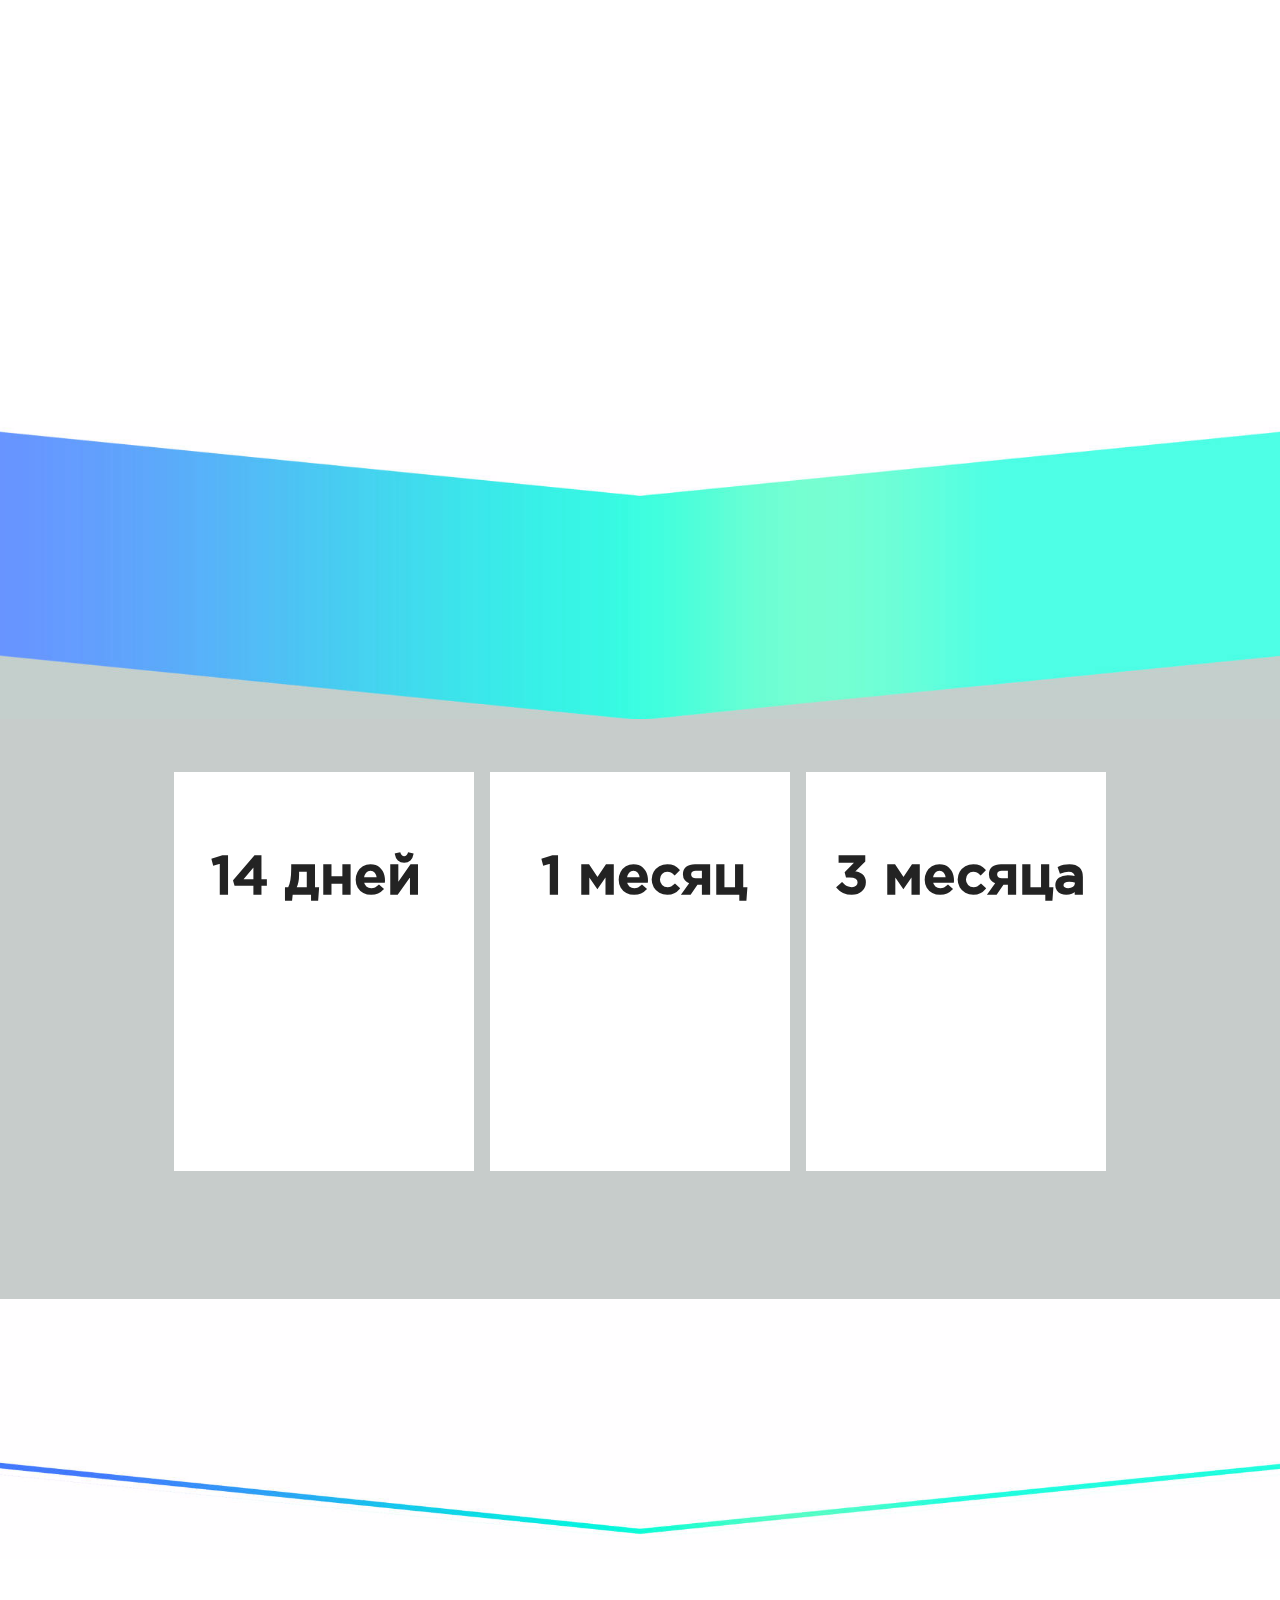
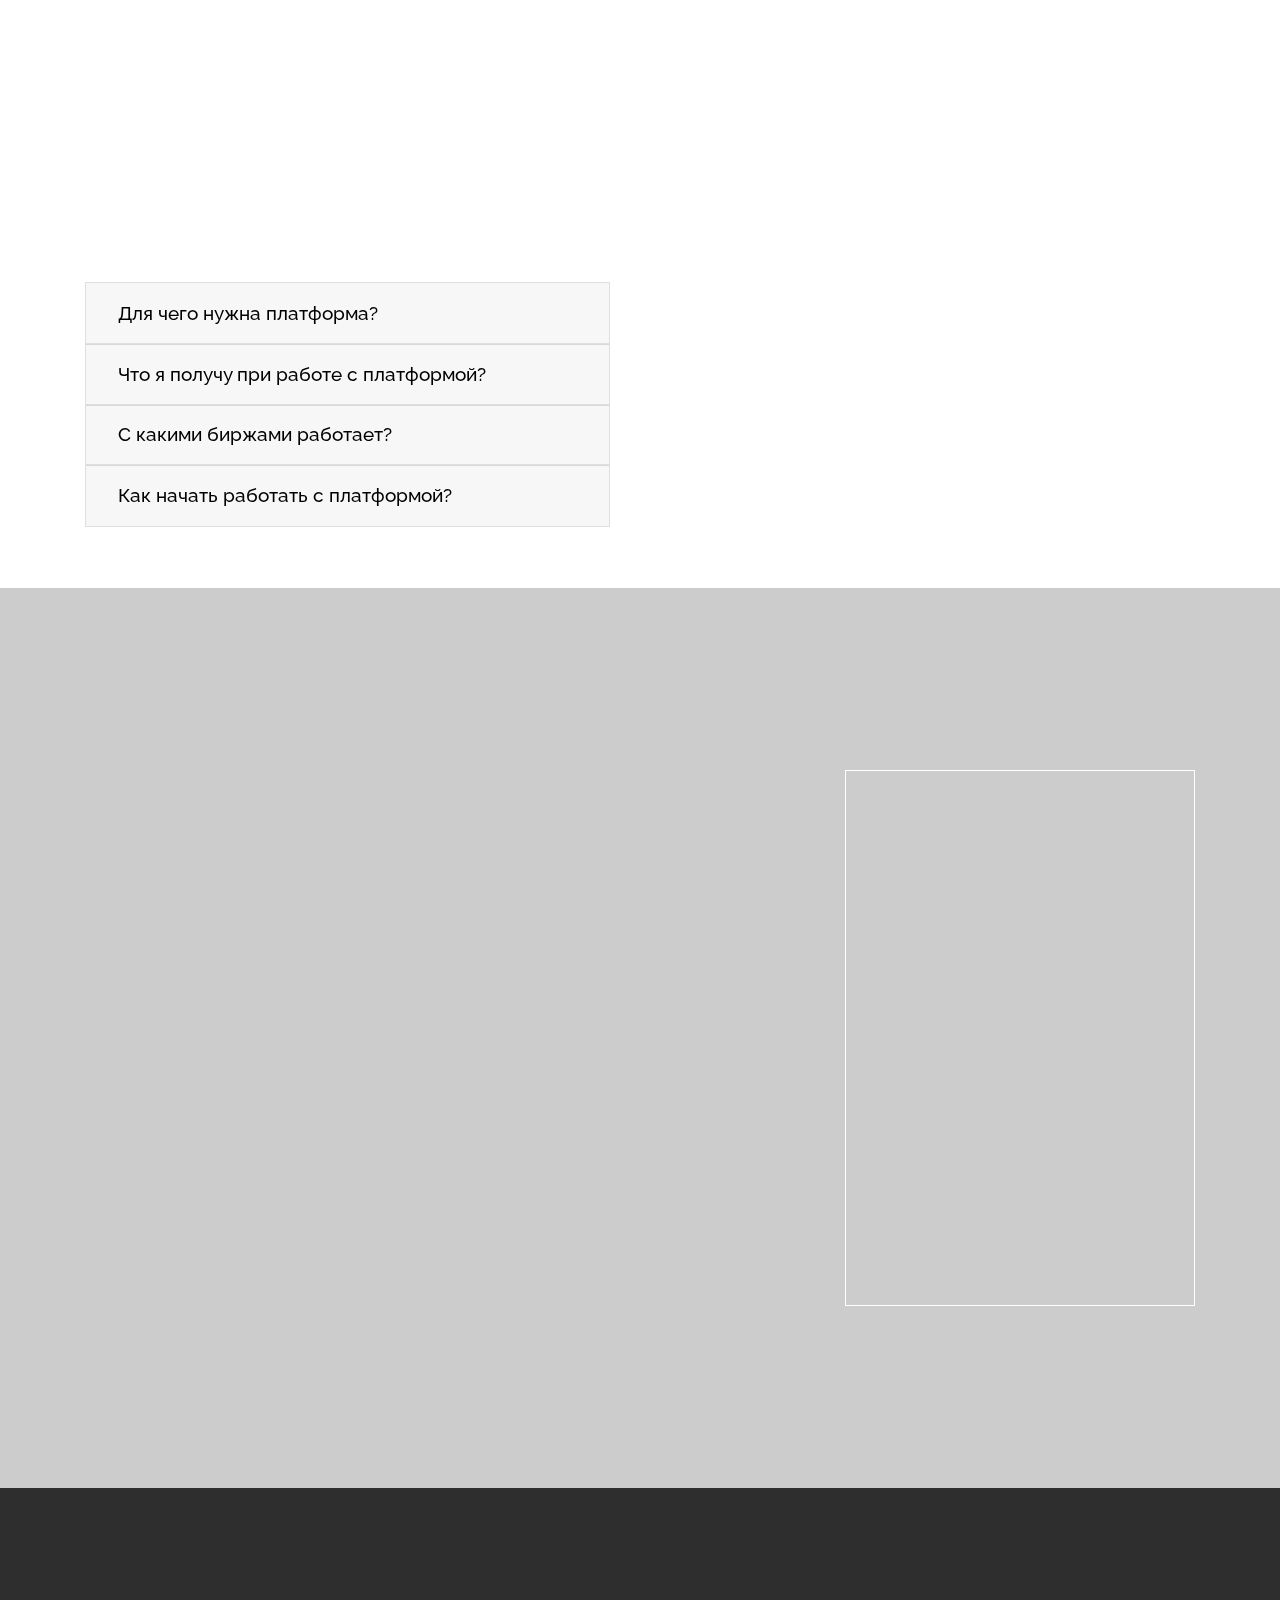
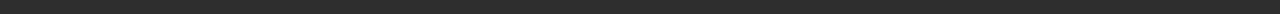
==== commit dca5040a: "create github pages" ====
--- a/index.html
+++ b/index.html
@@ -6,7 +6,7 @@
   <meta http-equiv="X-UA-Compatible" content="IE=edge">
   <meta name="generator" content="Mobirise v4.7.1, mobirise.com">
   <meta name="viewport" content="width=device-width, initial-scale=1, minimum-scale=1">
-  <link rel="shortcut icon" href="assets/images/tawp-logo-158x40.png" type="image/x-icon">
+  <link rel="shortcut icon" href="assets/images/line-chart2-16x16.png" type="image/x-icon">
   <meta name="description" content="">
   <title>Home</title>
   <link rel="stylesheet" href="assets/web/assets/mobirise-icons-bold/mobirise-icons-bold.css">
@@ -59,7 +59,7 @@
     </nav>
 </section>
 
-<section class="engine"><a href="https://mobirise.ws/i">build your own website</a></section><section class="header8 cid-qPBL9GPHu8 mbr-fullscreen mbr-parallax-background" id="header8-h">
+<section class="engine"><a href="https://mobirise.ws/p">open source website creator</a></section><section class="header8 cid-qPBL9GPHu8 mbr-fullscreen mbr-parallax-background" id="header8-h">
 
     
 
@@ -823,7 +823,7 @@
     <div class="form-container">
         <div class="media-container-column" data-form-type="formoid">
             <div data-form-alert="" hidden="" class="align-center">Спасибо за заполнение анкеты!</div>
-            <form class="mbr-form" action="https://mobirise.com/" method="post" data-form-title="Mobirise Form"><input type="hidden" name="email" data-form-email="true" value="DtU07R8hDbG1ErBXSFUyQ516Tdx8UPVm0FeFwOoIzRU3M2eyo3aTPr/PWZxa/nD0r4U0hugvvREkickIJCcOw/5xZhy53pVnZtP39fgb6L8+0NBxbQ1m6xVJ09xl0OLn" data-form-field="Email">
+            <form class="mbr-form" action="https://mobirise.com/" method="post" data-form-title="Mobirise Form"><input type="hidden" name="email" data-form-email="true" value="NEeOcsRgMhKubI/4a7iTcSBQtpLkqHuw+NTM4yPGFZqmDazzzdsz5Rc7yPXjLHWsTdJOCbylOBZ7Pso6avKglwXekkHlGzW87eYxDkOzOY0NTBGi1vsp+0eW0o4hRItH" data-form-field="Email">
                 <div data-for="name">
                     <div class="form-group">
                         <input type="text" class="form-control px-3" name="name" data-form-field="Name" placeholder="Name" required="" id="name-header15-23">
@@ -860,7 +860,15 @@
 
     <div class="container">
         <div class="media-container-row align-center mbr-white">
-            
+            <div class="row row-links">
+                <ul class="foot-menu">
+                    
+                    
+                    
+                    
+                    
+                <li class="foot-menu-item mbr-fonts-style display-7">&nbsp; &nbsp; &nbsp; &nbsp;<a href="index.html#tabs3-1z" class="text-white">&nbsp;Регистрация &nbsp;</a></li><li class="foot-menu-item mbr-fonts-style display-7">&nbsp; &nbsp; &nbsp; &nbsp; &nbsp; &nbsp;</li></ul>
+            </div>
             
             <div class="row row-copirayt">
                 <p class="mbr-text mb-0 mbr-fonts-style mbr-white align-center display-7">
--- a/assets/mobirise/css/mbr-additional.css
+++ b/assets/mobirise/css/mbr-additional.css
@@ -2414,7 +2414,7 @@
 .cid-qPFSzZ1Itk {
   padding-top: 90px;
   padding-bottom: 30px;
-  background-image: url("../../../assets/images/-2000x4003.jpg");
+  background-image: url("../../../assets/images/-2000x4005.jpg");
 }
 .cid-qPFSzZ1Itk .mbr-section-subtitle {
   color: #073b4c;
